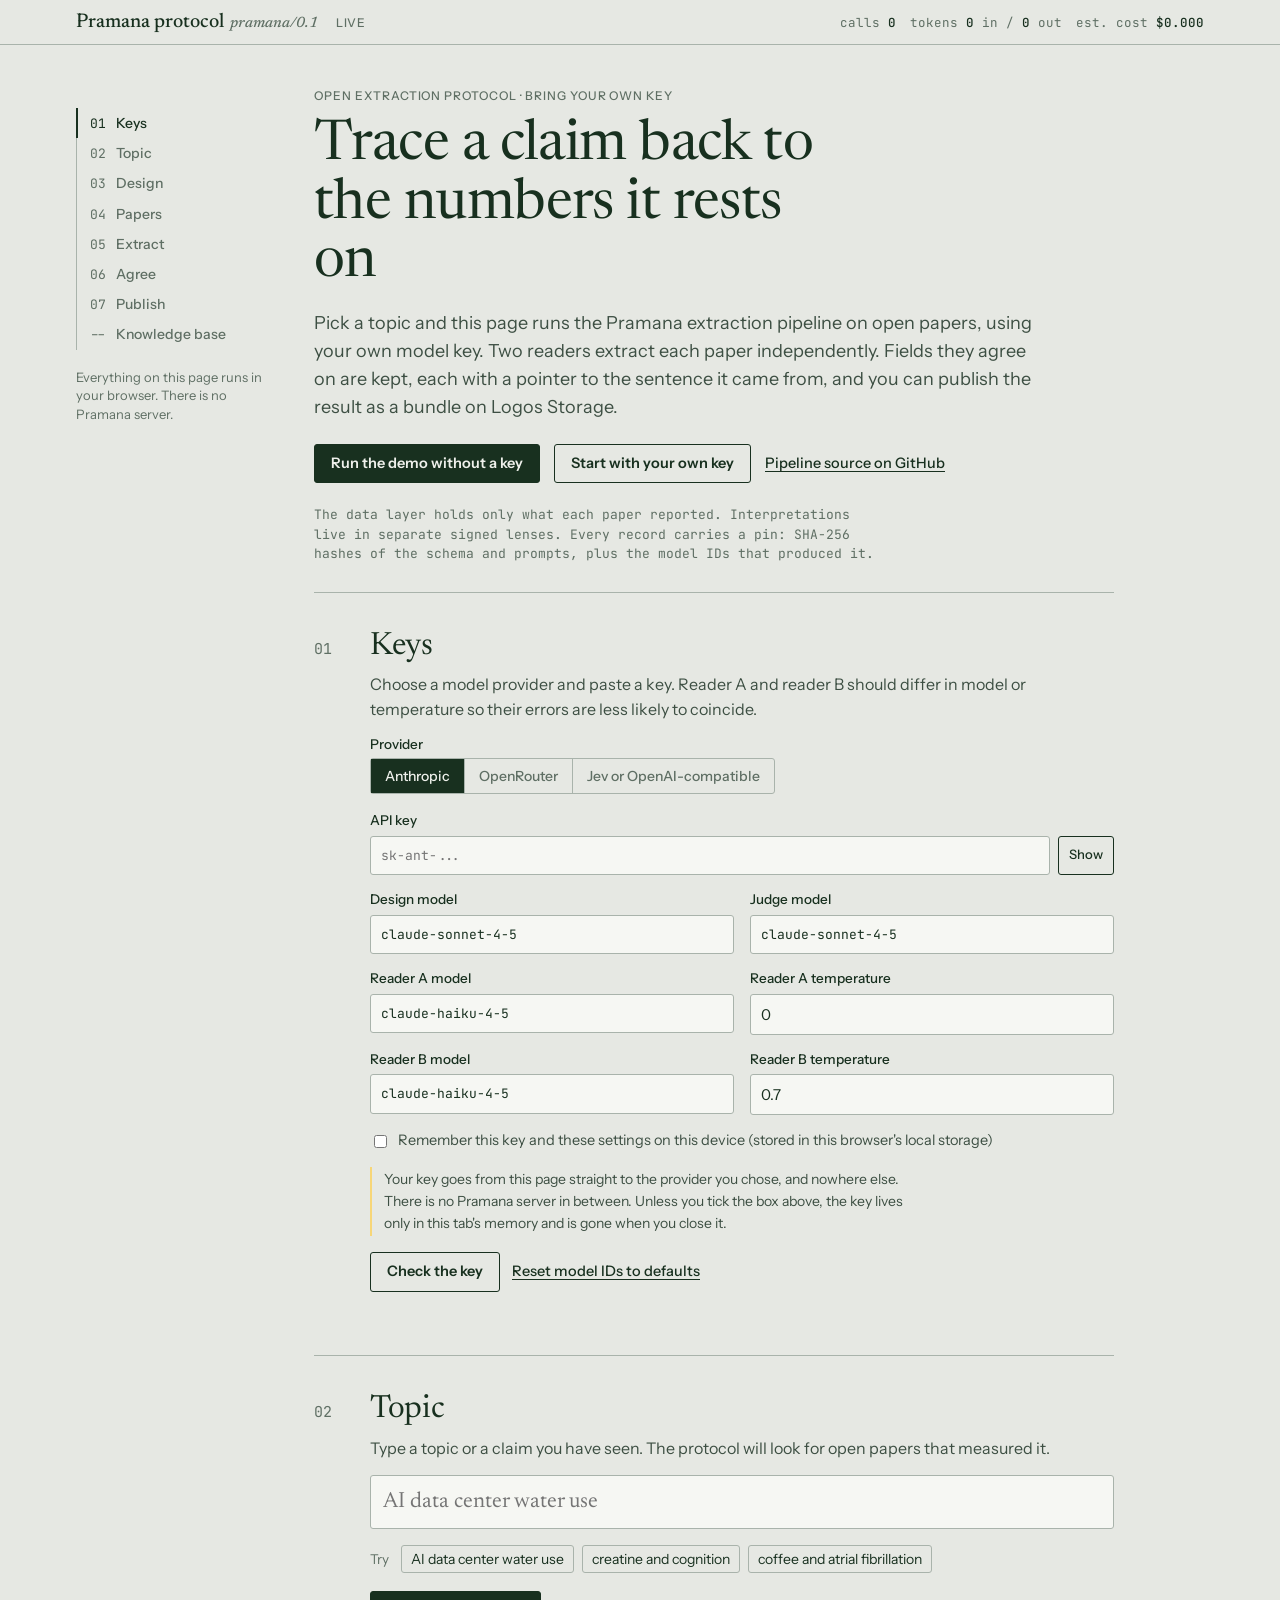
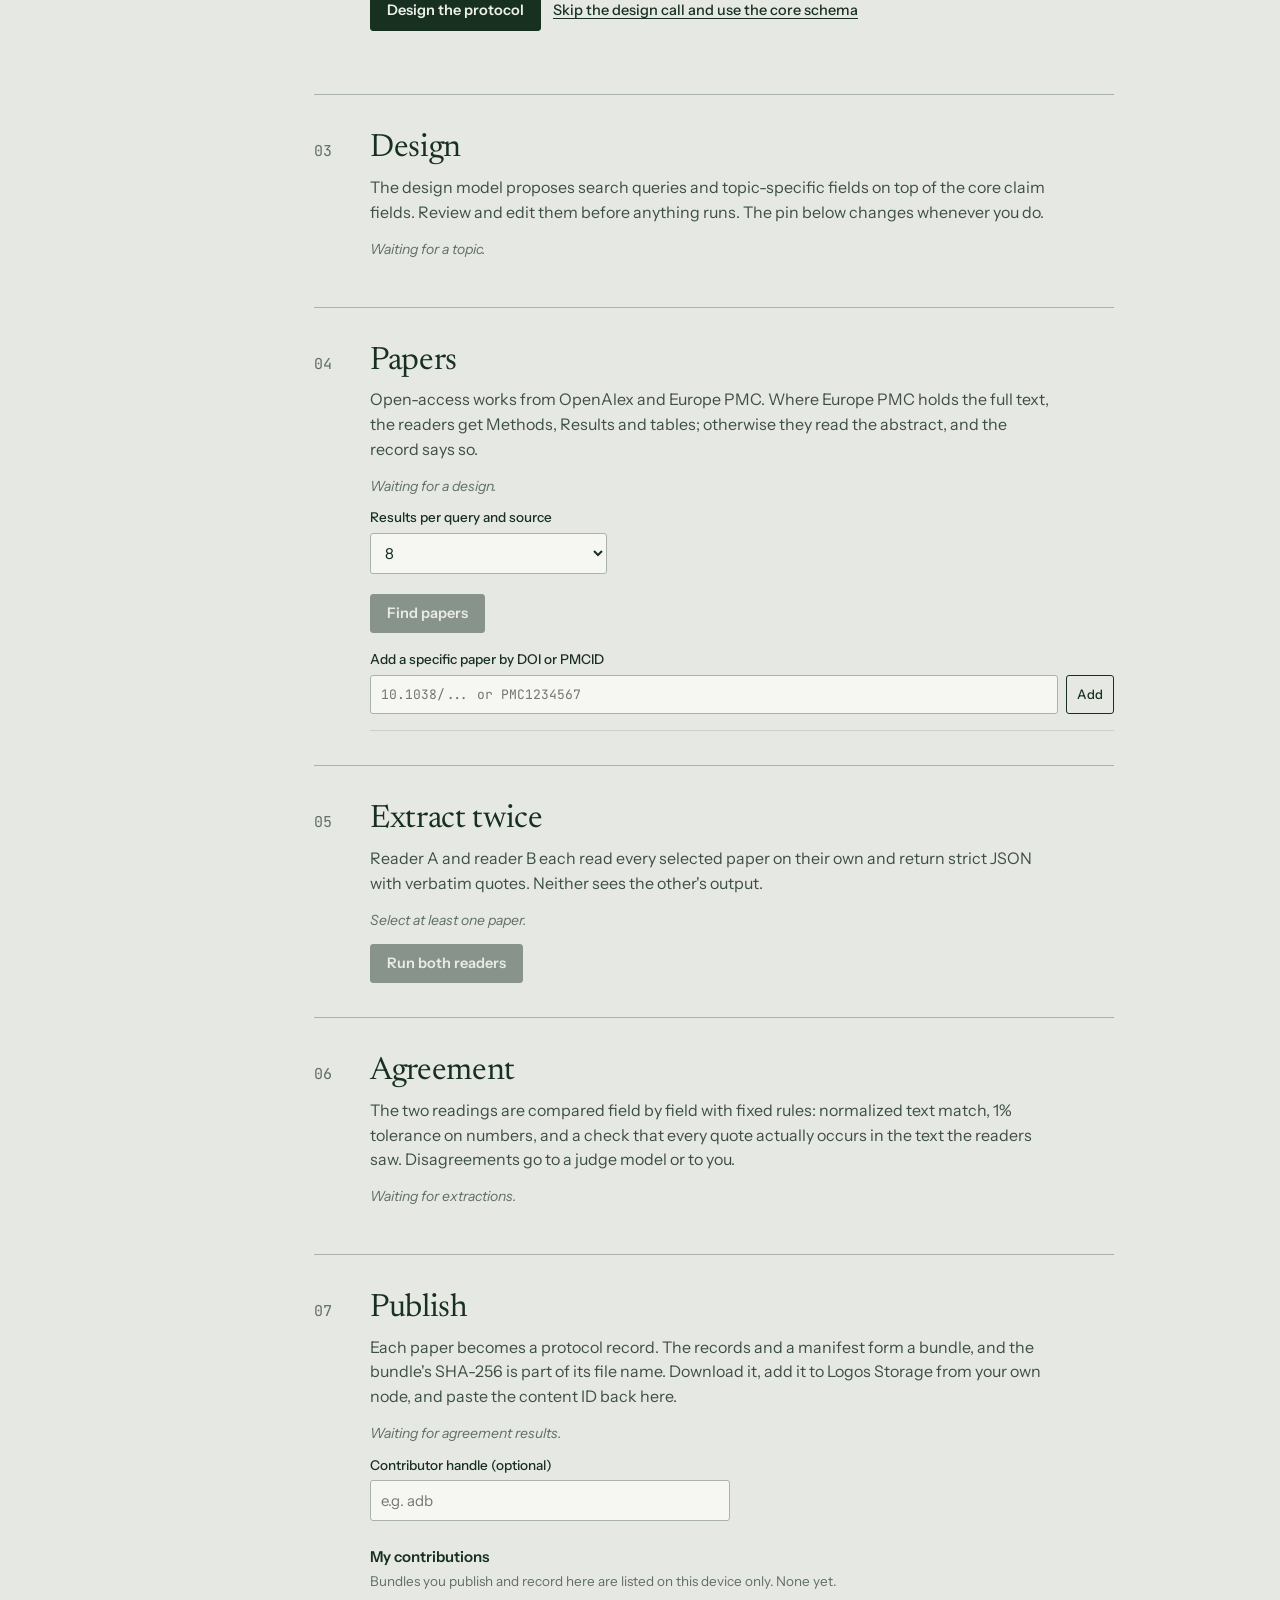
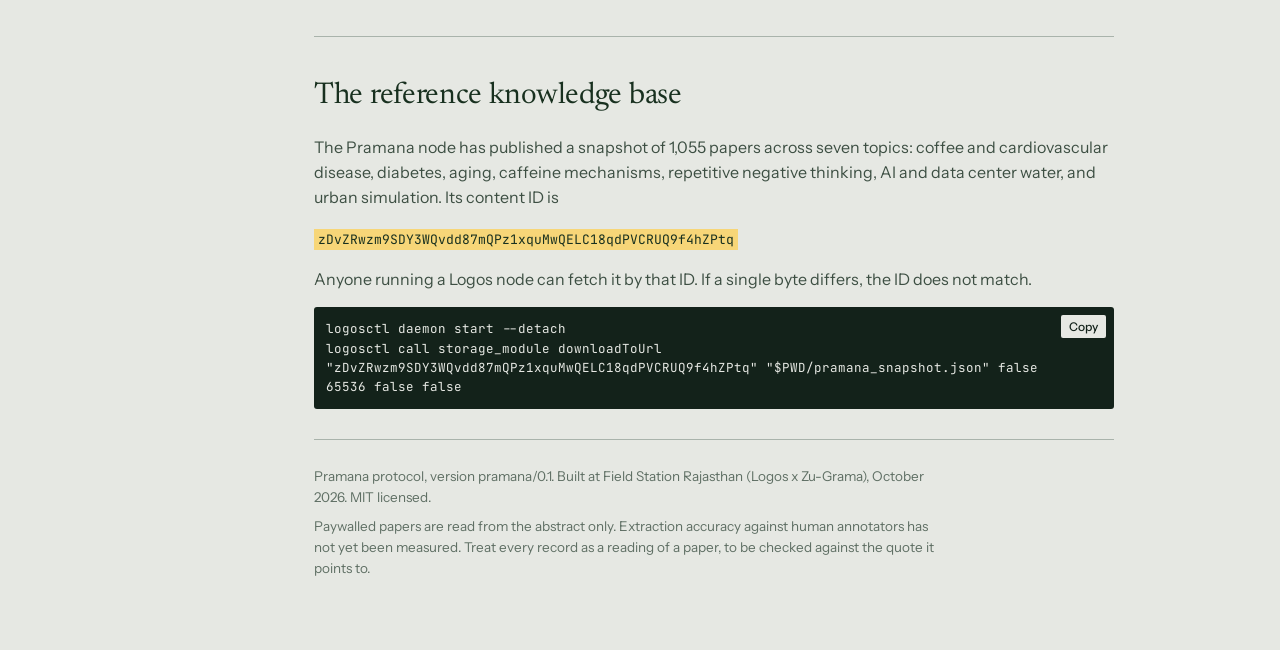
==== index.html @ a895c48c "Initial site Co-Authored-By: Claude Opus 5.5 <noreply@anthropic.com> Claude-Session: https://claude." ====
<!doctype html>
<html lang="en">
<head>
<meta charset="utf-8">
<meta name="viewport" content="width=device-width, initial-scale=1">
<title>Pramana protocol</title>
<meta name="description" content="Run the Pramana extraction pipeline in your browser with your own model key: two independent readers, field-by-field agreement, and a content-addressed bundle for Logos Storage.">
<meta name="color-scheme" content="light dark">
<link rel="icon" href="data:image/svg+xml,%3Csvg xmlns='http://www.w3.org/2000/svg' viewBox='0 0 32 32'%3E%3Crect width='32' height='32' rx='4' fill='%2318301F'/%3E%3Crect x='7' y='17' width='18' height='6' fill='%23F7D678'/%3E%3Cpath d='M10 8h8a5 5 0 0 1 0 10h-8z' fill='none' stroke='%23E6E8E3' stroke-width='2.4'/%3E%3Cpath d='M10 7v19' stroke='%23E6E8E3' stroke-width='2.4'/%3E%3C/svg%3E">
<link rel="preconnect" href="https://fonts.googleapis.com">
<link rel="preconnect" href="https://fonts.gstatic.com" crossorigin>
<link rel="stylesheet" href="https://fonts.googleapis.com/css2?family=Newsreader:ital,opsz,wght@0,6..72,400;0,6..72,500;1,6..72,400&family=Instrument+Sans:wght@400;500;600&family=JetBrains+Mono:wght@400;500&display=swap">
<link rel="stylesheet" href="style.css">
</head>
<body>

<header class="topbar">
  <div class="topbar-in">
    <a class="brand" href="#top">Pramana protocol<span>pramana/0.1</span></a>
    <span class="mode" id="modeBadge">Live</span>
    <div class="ledger" id="ledger" aria-live="polite">
      <span>calls <b id="lgCalls">0</b></span>
      <span>tokens <b id="lgIn">0</b> in / <b id="lgOut">0</b> out</span>
      <span>est. cost <b id="lgCost">$0.000</b></span>
    </div>
  </div>
</header>

<div class="wrap" id="top">
  <nav class="rail" aria-label="Protocol steps">
    <ol id="railList">
      <li data-step="1"><a href="#s1"><span class="n">01</span>Keys</a></li>
      <li data-step="2"><a href="#s2"><span class="n">02</span>Topic</a></li>
      <li data-step="3"><a href="#s3"><span class="n">03</span>Design</a></li>
      <li data-step="4"><a href="#s4"><span class="n">04</span>Papers</a></li>
      <li data-step="5"><a href="#s5"><span class="n">05</span>Extract</a></li>
      <li data-step="6"><a href="#s6"><span class="n">06</span>Agree</a></li>
      <li data-step="7"><a href="#s7"><span class="n">07</span>Publish</a></li>
      <li data-step="8"><a href="#browse"><span class="n">--</span>Knowledge base</a></li>
    </ol>
    <p class="rail-note">Everything on this page runs in your browser. There is no Pramana server.</p>
  </nav>

  <main>
    <section class="intro">
      <p class="kicker">Open extraction protocol &middot; bring your own key</p>
      <h1>Trace a claim back to the numbers it rests on</h1>
      <p class="lede">Pick a topic and this page runs the Pramana extraction pipeline on open papers, using your own model key. Two readers extract each paper independently. Fields they agree on are kept, each with a pointer to the sentence it came from, and you can publish the result as a bundle on Logos Storage.</p>
      <div class="intro-actions">
        <button class="btn" type="button" id="demoBtn">Run the demo without a key</button>
        <a class="btn ghost" href="#s1">Start with your own key</a>
        <a class="btn link" href="https://github.com/adb3502/pramana" target="_blank" rel="noopener">Pipeline source on GitHub</a>
      </div>
      <p class="facts">The data layer holds only what each paper reported. Interpretations live in separate signed lenses. Every record carries a pin: SHA-256 hashes of the schema and prompts, plus the model IDs that produced it.</p>
      <div class="banner" id="demoBanner" hidden>
        <p><strong>Demo mode.</strong> The design, the two papers and both readers' outputs are pre-recorded, so nothing is sent anywhere and nothing is charged. The comparison, hashing and bundle steps run for real.</p>
        <button class="btn small ghost" type="button" id="exitDemoBtn">Leave demo</button>
      </div>
    </section>

    <!-- 1 Keys -->
    <section class="step" id="s1" aria-labelledby="h1k">
      <div class="step-head">
        <span class="step-num">01</span>
        <h2 id="h1k">Keys</h2>
        <p class="sub">Choose a model provider and paste a key. Reader A and reader B should differ in model or temperature so their errors are less likely to coincide.</p>
      </div>
      <div class="step-body">
        <fieldset>
          <legend>Provider</legend>
          <div class="seg" role="radiogroup">
            <label><input type="radio" name="provider" value="anthropic" checked><span>Anthropic</span></label>
            <label><input type="radio" name="provider" value="openrouter"><span>OpenRouter</span></label>
            <label><input type="radio" name="provider" value="compatible"><span>Jev or OpenAI-compatible</span></label>
          </div>
        </fieldset>

        <div class="field" id="baseUrlField" hidden>
          <label for="baseUrl">Base URL</label>
          <input type="url" id="baseUrl" class="mono" placeholder="https://your-endpoint.example/v1" autocomplete="off" spellcheck="false">
          <p class="hint">The page appends <code>/chat/completions</code> unless the URL already ends with it. The endpoint has to allow requests from a browser (CORS).</p>
        </div>

        <div class="field">
          <label for="apiKey">API key</label>
          <div class="inline">
            <input type="password" id="apiKey" class="mono" autocomplete="off" spellcheck="false" placeholder="sk-ant-...">
            <button class="btn ghost small" type="button" id="toggleKey" aria-pressed="false">Show</button>
          </div>
        </div>

        <div class="grid2">
          <div class="field">
            <label for="mDesign">Design model</label>
            <input type="text" id="mDesign" class="mono" spellcheck="false" autocomplete="off">
          </div>
          <div class="field">
            <label for="mJudge">Judge model</label>
            <input type="text" id="mJudge" class="mono" spellcheck="false" autocomplete="off">
          </div>
        </div>
        <div class="grid2">
          <div class="field">
            <label for="mA">Reader A model</label>
            <input type="text" id="mA" class="mono" spellcheck="false" autocomplete="off">
          </div>
          <div class="field">
            <label for="tA">Reader A temperature</label>
            <input type="number" id="tA" min="0" max="1" step="0.1" value="0">
          </div>
          <div class="field">
            <label for="mB">Reader B model</label>
            <input type="text" id="mB" class="mono" spellcheck="false" autocomplete="off">
          </div>
          <div class="field">
            <label for="tB">Reader B temperature</label>
            <input type="number" id="tB" min="0" max="1" step="0.1" value="0.7">
          </div>
        </div>

        <label class="check"><input type="checkbox" id="rememberKey"> Remember this key and these settings on this device (stored in this browser's local storage)</label>

        <p class="note privacy">Your key goes from this page straight to the provider you chose, and nowhere else. There is no Pramana server in between. Unless you tick the box above, the key lives only in this tab's memory and is gone when you close it.</p>

        <div class="actions">
          <button class="btn ghost" type="button" id="testKeyBtn">Check the key</button>
          <button class="btn link" type="button" id="resetModelsBtn">Reset model IDs to defaults</button>
        </div>
        <p class="status" id="keyStatus" role="status"></p>
      </div>
    </section>

    <!-- 2 Topic -->
    <section class="step" id="s2" aria-labelledby="h2t">
      <div class="step-head">
        <span class="step-num">02</span>
        <h2 id="h2t">Topic</h2>
        <p class="sub">Type a topic or a claim you have seen. The protocol will look for open papers that measured it.</p>
      </div>
      <div class="step-body">
        <div class="field">
          <label for="topic" class="visually-hidden">Topic or claim</label>
          <input type="text" id="topic" class="topic-input" placeholder="AI data center water use" autocomplete="off">
        </div>
        <div class="examples">
          <span class="label">Try</span>
          <button class="ex" type="button" data-topic="AI data center water use">AI data center water use</button>
          <button class="ex" type="button" data-topic="creatine and cognition">creatine and cognition</button>
          <button class="ex" type="button" data-topic="coffee and atrial fibrillation">coffee and atrial fibrillation</button>
        </div>
        <div class="actions">
          <button class="btn" type="button" id="designBtn">Design the protocol</button>
          <button class="btn link" type="button" id="coreOnlyBtn">Skip the design call and use the core schema</button>
        </div>
        <p class="status" id="topicStatus" role="status"></p>
      </div>
    </section>

    <!-- 3 Design -->
    <section class="step" id="s3" aria-labelledby="h3d">
      <div class="step-head">
        <span class="step-num">03</span>
        <h2 id="h3d">Design</h2>
        <p class="sub">The design model proposes search queries and topic-specific fields on top of the core claim fields. Review and edit them before anything runs. The pin below changes whenever you do.</p>
      </div>
      <div class="step-body">
        <p class="gate">Waiting for a topic.</p>
        <div id="designOut" hidden>
          <p class="note" id="designNote" hidden></p>
          <div class="field">
            <label for="queries">Search queries, one per line (at most 4)</label>
            <textarea id="queries" class="code" rows="4" spellcheck="false"></textarea>
          </div>
          <div class="field">
            <label for="schema">Extraction schema (JSON)</label>
            <textarea id="schema" class="code" rows="16" spellcheck="false"></textarea>
            <p class="hint">Core fields follow the Pramana claim model: an assertion (who said it, the quote) kept apart from the proposition (subject, outcome, measure, relation, direction, magnitude, population, conditions, modality). Add or remove fields under <code>topic_fields</code>.</p>
            <p class="status" id="schemaStatus" role="status"></p>
          </div>
          <h3 class="minor">Pin</h3>
          <p class="hint" style="margin-top:0">Recorded with every output so anyone can rerun the same protocol and compare.</p>
          <dl class="pin" id="pinView"></dl>
        </div>
        <div class="log" id="designLog"></div>
        <div class="errbox" id="designErr" role="alert"></div>
      </div>
    </section>

    <!-- 4 Papers -->
    <section class="step" id="s4" aria-labelledby="h4p">
      <div class="step-head">
        <span class="step-num">04</span>
        <h2 id="h4p">Papers</h2>
        <p class="sub">Open-access works from OpenAlex and Europe PMC. Where Europe PMC holds the full text, the readers get Methods, Results and tables; otherwise they read the abstract, and the record says so.</p>
      </div>
      <div class="step-body">
        <p class="gate">Waiting for a design.</p>
        <div class="grid3">
          <div class="field">
            <label for="perQuery">Results per query and source</label>
            <select id="perQuery">
              <option value="5">5</option>
              <option value="8" selected>8</option>
              <option value="12">12</option>
            </select>
          </div>
        </div>
        <div class="actions">
          <button class="btn" type="button" id="searchBtn">Find papers</button>
        </div>
        <div class="field" style="margin-top:18px">
          <label for="addId">Add a specific paper by DOI or PMCID</label>
          <div class="inline">
            <input type="text" id="addId" class="mono" placeholder="10.1038/... or PMC1234567" autocomplete="off" spellcheck="false">
            <button class="btn ghost small" type="button" id="addIdBtn">Add</button>
          </div>
        </div>
        <div class="log" id="searchLog"></div>
        <div class="errbox" id="searchErr" role="alert"></div>
        <div id="paperTools" hidden>
          <p class="counter" id="selCount"></p>
          <div class="actions">
            <button class="btn link" type="button" id="selFirst5">Select the first 5</button>
            <button class="btn link" type="button" id="selNone">Clear selection</button>
          </div>
        </div>
        <ul class="papers" id="paperList"></ul>
      </div>
    </section>

    <!-- 5 Extract -->
    <section class="step" id="s5" aria-labelledby="h5e">
      <div class="step-head">
        <span class="step-num">05</span>
        <h2 id="h5e">Extract twice</h2>
        <p class="sub">Reader A and reader B each read every selected paper on their own and return strict JSON with verbatim quotes. Neither sees the other's output.</p>
      </div>
      <div class="step-body">
        <p class="gate">Select at least one paper.</p>
        <p class="counter" id="estimate"></p>
        <div class="actions">
          <button class="btn" type="button" id="extractBtn">Run both readers</button>
          <button class="btn ghost" type="button" id="stopBtn" hidden>Stop</button>
        </div>
        <table class="prog" id="progTable" hidden>
          <thead><tr><th>Paper</th><th>Text</th><th>Reader A</th><th>Reader B</th></tr></thead>
          <tbody id="progBody"></tbody>
        </table>
        <div class="log" id="extractLog"></div>
        <div class="errbox" id="extractErr" role="alert"></div>
      </div>
    </section>

    <!-- 6 Agree -->
    <section class="step" id="s6" aria-labelledby="h6a">
      <div class="step-head">
        <span class="step-num">06</span>
        <h2 id="h6a">Agreement</h2>
        <p class="sub">The two readings are compared field by field with fixed rules: normalized text match, 1% tolerance on numbers, and a check that every quote actually occurs in the text the readers saw. Disagreements go to a judge model or to you.</p>
      </div>
      <div class="step-body">
        <p class="gate">Waiting for extractions.</p>
        <div id="agreeTop" hidden>
          <div class="agree-summary" id="agreeSummary"></div>
          <div class="actions">
            <button class="btn" type="button" id="judgeAllBtn">Send disputes to the judge</button>
          </div>
          <p class="hint" id="judgeHint"></p>
        </div>
        <div class="log" id="judgeLog"></div>
        <div class="errbox" id="judgeErr" role="alert"></div>
        <div id="agreeList"></div>
      </div>
    </section>

    <!-- 7 Publish -->
    <section class="step" id="s7" aria-labelledby="h7p">
      <div class="step-head">
        <span class="step-num">07</span>
        <h2 id="h7p">Publish</h2>
        <p class="sub">Each paper becomes a protocol record. The records and a manifest form a bundle, and the bundle's SHA-256 is part of its file name. Download it, add it to Logos Storage from your own node, and paste the content ID back here.</p>
      </div>
      <div class="step-body">
        <p class="gate">Waiting for agreement results.</p>
        <div class="field" style="max-width:360px">
          <label for="handle">Contributor handle (optional)</label>
          <input type="text" id="handle" autocomplete="off" spellcheck="false" placeholder="e.g. adb">
        </div>
        <div id="bundleOut" hidden>
          <div class="bundle-box">
            <dl class="kv" id="bundleKv"></dl>
            <div class="actions" style="margin-top:12px">
              <button class="btn" type="button" id="downloadBtn">Download bundle (.json)</button>
            </div>
          </div>
          <details class="raw">
            <summary>Preview the first record</summary>
            <pre class="json" id="recordPreview"></pre>
          </details>

          <h3 class="minor">Publish to Logos Storage</h3>
          <p class="hint" style="margin-top:0">A browser page cannot reach your Logos node, so run these in the folder where the bundle was saved. The last line prints the content ID (CID).</p>
          <div class="cmdwrap">
            <pre class="cmd" id="publishCmd"></pre>
            <button class="copy" type="button" data-copy="publishCmd">Copy</button>
          </div>
          <div class="field" style="margin-top:16px">
            <label for="cidInput">Paste the CID your node returned</label>
            <div class="inline">
              <input type="text" id="cidInput" class="mono" autocomplete="off" spellcheck="false" placeholder="zDvZRwzm...">
              <button class="btn ghost small" type="button" id="saveCidBtn">Save</button>
            </div>
            <p class="status" id="cidStatus" role="status"></p>
          </div>
          <div class="cid-out" id="cidOut" hidden></div>
        </div>
        <h3 class="minor">My contributions</h3>
        <p class="hint" id="contribEmpty" style="margin-top:0">Bundles you publish and record here are listed on this device only.</p>
        <ul class="contribs" id="contribList"></ul>
      </div>
    </section>

    <section class="browse" id="browse" aria-labelledby="hbr">
      <h2 id="hbr">The reference knowledge base</h2>
      <p>The Pramana node has published a snapshot of 1,055 papers across seven topics: coffee and cardiovascular disease, diabetes, aging, caffeine mechanisms, repetitive negative thinking, AI and data center water, and urban simulation. Its content ID is</p>
      <p><span class="cidline" id="refCid">zDvZRwzm9SDY3WQvdd87mQPz1xquMwQELC18qdPVCRUQ9f4hZPtq</span></p>
      <p>Anyone running a Logos node can fetch it by that ID. If a single byte differs, the ID does not match.</p>
      <div class="cmdwrap">
        <pre class="cmd" id="fetchCmd">logosctl daemon start --detach
logosctl call storage_module downloadToUrl "zDvZRwzm9SDY3WQvdd87mQPz1xquMwQELC18qdPVCRUQ9f4hZPtq" "$PWD/pramana_snapshot.json" false 65536 false false</pre>
        <button class="copy" type="button" data-copy="fetchCmd">Copy</button>
      </div>
    </section>

    <footer class="foot">
      <p>Pramana protocol, version pramana/0.1. Built at Field Station Rajasthan (Logos x Zu-Grama), October 2026. MIT licensed.</p>
      <p>Paywalled papers are read from the abstract only. Extraction accuracy against human annotators has not yet been measured. Treat every record as a reading of a paper, to be checked against the quote it points to.</p>
    </footer>
  </main>
</div>

<script src="demo-data.js"></script>
<script src="app.js"></script>
</body>
</html>
---- style.css ----
:root {
  --bg: #E6E8E3;
  --surface: #EEF0EB;
  --field: #F6F7F3;
  --ink: #18301F;
  --body: #3D4F43;
  --muted: #5F6F64;
  --rule: #A9B3AB;
  --rule-soft: #C9D0C8;
  --dark: #13221A;
  --on-dark: #E6E8E3;
  --mark: #F7D678;
  --on-mark: #18301F;
  --red: #A93A26;
  --red-soft: #F2DCD5;
  --btn: #18301F;
  --on-btn: #EEF0EB;
  --ok: #2F5E3E;
  --display: "Newsreader", Georgia, "Times New Roman", serif;
  --sans: "Instrument Sans", "Segoe UI", system-ui, -apple-system, sans-serif;
  --mono: "JetBrains Mono", ui-monospace, SFMono-Regular, Menlo, Consolas, monospace;
  color-scheme: light;
}

@media (prefers-color-scheme: dark) {
  :root:not([data-theme="light"]) {
    --bg: #13221A;
    --surface: #182A20;
    --field: #1D3126;
    --ink: #E3E8E1;
    --body: #C3CCC4;
    --muted: #93A398;
    --rule: #3E5146;
    --rule-soft: #2C3E33;
    --dark: #0D1812;
    --on-dark: #E3E8E1;
    --mark: #D8BC63;
    --on-mark: #13221A;
    --red: #E08A73;
    --red-soft: #3A2620;
    --btn: #E3E8E1;
    --on-btn: #13221A;
    --ok: #8EC39E;
    color-scheme: dark;
  }
}
:root[data-theme="dark"] {
  --bg: #13221A; --surface: #182A20; --field: #1D3126; --ink: #E3E8E1; --body: #C3CCC4;
  --muted: #93A398; --rule: #3E5146; --rule-soft: #2C3E33; --dark: #0D1812; --on-dark: #E3E8E1;
  --mark: #D8BC63; --on-mark: #13221A; --red: #E08A73; --red-soft: #3A2620; --btn: #E3E8E1;
  --on-btn: #13221A; --ok: #8EC39E; color-scheme: dark;
}

* { box-sizing: border-box; }
html { -webkit-text-size-adjust: 100%; scroll-padding-top: 64px; }
body {
  margin: 0;
  background: var(--bg);
  color: var(--body);
  font: 400 16px/1.55 var(--sans);
  overflow-x: hidden;
}
a { color: var(--ink); text-underline-offset: 3px; text-decoration-thickness: 1px; }
a:hover { text-decoration-thickness: 2px; }
h1, h2, h3 { color: var(--ink); font-family: var(--display); font-weight: 400; letter-spacing: -0.01em; }
code, pre, .mono { font-family: var(--mono); }
code { font-size: 0.88em; overflow-wrap: anywhere; }
:focus-visible { outline: 2px solid var(--ink); outline-offset: 2px; }
[hidden] { display: none !important; }

/* Top bar */
.topbar {
  position: sticky; top: 0; z-index: 20;
  background: var(--bg);
  border-bottom: 1px solid var(--rule);
}
.topbar-in {
  max-width: 1160px; margin: 0 auto; padding: 10px 16px;
  display: flex; flex-wrap: wrap; align-items: baseline; gap: 4px 18px;
}
.brand { font: 500 20px/1.2 var(--display); color: var(--ink); text-decoration: none; }
.brand span { color: var(--muted); font-style: italic; font-size: 15px; margin-left: 6px; }
.mode { font: 500 12px/1 var(--sans); text-transform: uppercase; letter-spacing: 0.06em; color: var(--muted); }
.mode.demo { background: var(--mark); color: var(--on-mark); padding: 3px 6px; border-radius: 2px; }
.ledger {
  margin-left: auto; font: 400 12.5px/1.4 var(--mono); color: var(--muted);
  font-variant-numeric: tabular-nums; display: flex; flex-wrap: wrap; gap: 2px 14px;
}
.ledger b { color: var(--ink); font-weight: 500; }

/* Page layout */
.wrap {
  max-width: 1160px; margin: 0 auto;
  padding: 0 16px 64px;
  display: grid; grid-template-columns: 190px minmax(0, 1fr); gap: 48px;
}
.rail { position: sticky; top: 64px; align-self: start; padding-top: 44px; }
.rail ol { list-style: none; margin: 0; padding: 0; border-left: 1px solid var(--rule); }
.rail li a {
  display: grid; grid-template-columns: 26px 1fr; align-items: baseline;
  padding: 6px 0 6px 12px; margin-left: -1px; border-left: 2px solid transparent;
  color: var(--muted); text-decoration: none; font: 500 14px/1.3 var(--sans);
}
.rail li a .n { font: 400 13px var(--mono); }
.rail li a:hover { color: var(--ink); }
.rail li[data-state="done"] a { color: var(--ink); }
.rail li[data-state="done"] a .n { color: var(--ok); }
.rail li[data-state="active"] a { color: var(--ink); border-left-color: var(--ink); }
.rail .rail-note { margin: 18px 0 0; font-size: 13px; color: var(--muted); line-height: 1.45; }
main { min-width: 0; max-width: 800px; }

@media (max-width: 960px) {
  .wrap { grid-template-columns: minmax(0, 1fr); gap: 0; }
  .rail { display: none; }
  .ledger { margin-left: 0; width: 100%; }
}

/* Intro */
.intro { padding: 44px 0 28px; border-bottom: 1px solid var(--rule); }
.kicker { font: 500 12px/1.2 var(--sans); text-transform: uppercase; letter-spacing: 0.08em; color: var(--muted); margin: 0 0 14px; }
h1 { font-size: clamp(36px, 6vw, 56px); line-height: 1.04; margin: 0 0 18px; max-width: 16ch; }
.lede { font-size: 18px; line-height: 1.55; max-width: 60ch; margin: 0 0 22px; color: var(--body); }
.intro-actions { display: flex; flex-wrap: wrap; gap: 10px 14px; align-items: center; }
.facts { margin: 22px 0 0; font: 400 13px/1.5 var(--mono); color: var(--muted); max-width: 70ch; }

/* Demo banner */
.banner {
  margin: 20px 0 0; padding: 12px 14px; border-left: 3px solid var(--mark);
  background: var(--surface); font-size: 14.5px; display: flex; flex-wrap: wrap; gap: 8px 16px; align-items: center;
}
.banner p { margin: 0; flex: 1 1 280px; }

/* Steps */
.step { padding: 36px 0 34px; border-bottom: 1px solid var(--rule); }
.step-head { display: grid; grid-template-columns: 52px minmax(0, 1fr); align-items: baseline; gap: 0 4px; margin-bottom: 14px; }
.step-num { font: 400 15px var(--mono); color: var(--muted); }
.step-head h2 { font-size: clamp(26px, 3.6vw, 32px); line-height: 1.12; margin: 0; }
.step-head .sub { grid-column: 2; margin: 8px 0 0; max-width: 62ch; }
.step-body { margin-left: 56px; }
@media (max-width: 600px) {
  .step-head { grid-template-columns: 38px minmax(0, 1fr); }
  .step-body { margin-left: 0; }
  .step-head .sub { grid-column: 1 / -1; }
}
.step[data-locked="true"] .step-body > .gate { display: block; }
.gate { display: none; font-size: 14px; color: var(--muted); margin: 0 0 12px; font-style: italic; }

/* Form controls */
label, .label { display: block; font: 500 13.5px/1.3 var(--sans); color: var(--ink); margin: 0 0 6px; }
.hint { font-size: 13.5px; color: var(--muted); margin: 6px 0 0; line-height: 1.45; }
input[type="text"], input[type="password"], input[type="url"], input[type="number"], select, textarea {
  width: 100%; max-width: 100%;
  font: 400 15px/1.4 var(--sans); color: var(--ink);
  background: var(--field); border: 1px solid var(--rule); border-radius: 3px;
  padding: 9px 10px;
}
textarea { resize: vertical; }
textarea.code, input.mono { font: 400 13px/1.5 var(--mono); }
input:focus, select:focus, textarea:focus { outline: none; border-color: var(--ink); box-shadow: 0 0 0 1px var(--ink); }
.topic-input { font: 400 22px/1.3 var(--display) !important; padding: 12px 12px !important; }
.field { margin: 0 0 16px; min-width: 0; }
.grid2 { display: grid; grid-template-columns: repeat(2, minmax(0, 1fr)); gap: 0 16px; }
.grid3 { display: grid; grid-template-columns: repeat(3, minmax(0, 1fr)); gap: 0 16px; }
@media (max-width: 600px) { .grid2, .grid3 { grid-template-columns: minmax(0, 1fr); } }
.inline { display: flex; gap: 8px; align-items: stretch; }
.inline > input { flex: 1 1 auto; min-width: 0; }

fieldset { border: 0; padding: 0; margin: 0 0 18px; min-width: 0; }
legend { font: 500 13.5px var(--sans); color: var(--ink); padding: 0; margin: 0 0 6px; }
.seg { display: flex; flex-wrap: wrap; border: 1px solid var(--rule); border-radius: 3px; width: fit-content; max-width: 100%; }
.seg label { margin: 0; position: relative; }
.seg input { position: absolute; opacity: 0; pointer-events: none; }
.seg span { display: block; padding: 8px 14px; font: 500 14px var(--sans); color: var(--muted); cursor: pointer; border-right: 1px solid var(--rule); }
.seg label:last-child span { border-right: 0; }
.seg input:checked + span { background: var(--btn); color: var(--on-btn); }
.seg input:focus-visible + span { outline: 2px solid var(--ink); outline-offset: -3px; }
.check { display: flex; gap: 8px; align-items: flex-start; font: 400 14.5px var(--sans); color: var(--body); margin: 0; }
.check input { margin-top: 4px; accent-color: var(--ink); }

/* Buttons */
.btn {
  display: inline-flex; align-items: center; justify-content: center; gap: 6px;
  font: 600 14.5px/1.2 var(--sans); padding: 10px 16px; border-radius: 3px;
  border: 1px solid var(--btn); background: var(--btn); color: var(--on-btn);
  cursor: pointer; text-decoration: none; white-space: nowrap;
}
.btn:hover { filter: brightness(1.15); }
.btn.ghost { background: transparent; color: var(--ink); border-color: var(--ink); }
.btn.ghost:hover { background: var(--surface); filter: none; }
.btn.small { padding: 6px 10px; font-size: 13px; font-weight: 500; }
.btn.link { background: none; border: 0; color: var(--ink); padding: 4px 0; text-decoration: underline; text-underline-offset: 3px; font-weight: 500; }
.btn[disabled] { opacity: 0.45; cursor: not-allowed; filter: none; }
.actions { display: flex; flex-wrap: wrap; gap: 10px 12px; align-items: center; margin: 4px 0 0; }
.examples { display: flex; flex-wrap: wrap; gap: 6px 8px; margin: 10px 0 18px; align-items: baseline; }
.examples .label { display: inline; margin: 0 4px 0 0; color: var(--muted); font-weight: 400; }
.ex { font: 400 14px var(--sans); background: transparent; color: var(--ink); border: 1px solid var(--rule); border-radius: 3px; padding: 4px 9px; cursor: pointer; }
.ex:hover { border-color: var(--ink); }

/* Status and logs */
.status { font-size: 14px; margin: 10px 0 0; min-height: 1.4em; }
.status.err, .err-text { color: var(--red); }
.status.ok { color: var(--ok); }
.log {
  margin: 14px 0 0; padding: 10px 12px; background: var(--surface); border-left: 2px solid var(--rule);
  font: 400 12.5px/1.6 var(--mono); color: var(--muted); max-height: 180px; overflow: auto; white-space: pre-wrap; overflow-wrap: anywhere;
}
.log:empty { display: none; }
.log .e { color: var(--red); }
.log .o { color: var(--ink); }
.errbox { margin: 12px 0 0; padding: 10px 12px; border-left: 3px solid var(--red); background: var(--red-soft); color: var(--ink); font-size: 14px; }
.errbox:empty { display: none; }

.note { font-size: 14px; color: var(--body); border-left: 2px solid var(--rule); padding: 2px 0 2px 12px; margin: 16px 0; max-width: 62ch; }
.privacy { border-left-color: var(--mark); }

/* Pin */
.pin { margin: 16px 0 0; display: grid; grid-template-columns: max-content minmax(0, 1fr); gap: 4px 14px; font: 400 12.5px/1.5 var(--mono); }
.pin dt { color: var(--muted); }
.pin dd { margin: 0; color: var(--ink); overflow-wrap: anywhere; }
@media (max-width: 600px) { .pin { grid-template-columns: minmax(0, 1fr); } .pin dd { margin-bottom: 6px; } }

/* Papers */
.papers { list-style: none; margin: 14px 0 0; padding: 0; border-top: 1px solid var(--rule-soft); }
.paper { display: grid; grid-template-columns: 26px minmax(0, 1fr); gap: 2px 8px; padding: 12px 0; border-bottom: 1px solid var(--rule-soft); }
.paper input { margin-top: 5px; accent-color: var(--ink); width: 16px; height: 16px; }
.paper .t { font: 500 17px/1.3 var(--display); color: var(--ink); margin: 0; overflow-wrap: anywhere; }
.paper .m { font-size: 13px; color: var(--muted); margin: 3px 0 0; display: flex; flex-wrap: wrap; gap: 2px 12px; }
.paper .m a { color: var(--muted); overflow-wrap: anywhere; }
.paper[data-disabled="true"] .t { color: var(--muted); }
.tag { font: 500 11.5px/1 var(--sans); text-transform: uppercase; letter-spacing: 0.05em; padding: 3px 5px; border-radius: 2px; border: 1px solid var(--rule); color: var(--muted); white-space: nowrap; }
.tag.full { background: var(--mark); color: var(--on-mark); border-color: var(--mark); }
.tag.red { color: var(--red); border-color: var(--red); }
.tag.ok { color: var(--ok); border-color: var(--ok); }
.tag.solid { background: var(--btn); color: var(--on-btn); border-color: var(--btn); }
.counter { font-size: 14px; color: var(--body); margin: 12px 0 0; }

/* Progress table */
.prog { width: 100%; border-collapse: collapse; margin: 16px 0 0; font-size: 14px; }
.prog th { text-align: left; font: 500 12px var(--sans); text-transform: uppercase; letter-spacing: 0.05em; color: var(--muted); border-bottom: 1px solid var(--rule); padding: 6px 8px 6px 0; }
.prog td { border-bottom: 1px solid var(--rule-soft); padding: 9px 8px 9px 0; vertical-align: top; }
.prog td.title { font-family: var(--display); font-size: 15.5px; color: var(--ink); overflow-wrap: anywhere; }
.prog td.s { font: 400 12.5px var(--mono); white-space: nowrap; }
.prog .run { color: var(--ink); }
.prog .done { color: var(--ok); }
.prog .fail { color: var(--red); white-space: normal; }
@media (max-width: 600px) {
  .prog thead { display: none; }
  .prog tr { display: grid; grid-template-columns: 1fr 1fr; border-bottom: 1px solid var(--rule-soft); padding: 8px 0; }
  .prog td { border: 0; padding: 2px 8px 2px 0; }
  .prog td.title { grid-column: 1 / -1; }
}

/* Agreement */
.agree-summary { display: flex; flex-wrap: wrap; gap: 6px 22px; font-size: 14px; margin: 0 0 8px; }
.agree-summary b { font: 500 22px/1.1 var(--display); color: var(--ink); display: block; }
.ppr { margin: 22px 0 0; padding-top: 14px; border-top: 1px solid var(--rule); }
.ppr-h { display: flex; flex-wrap: wrap; gap: 6px 12px; align-items: baseline; }
.ppr-h h3 { font-size: 21px; line-height: 1.25; margin: 0; flex: 1 1 320px; overflow-wrap: anywhere; }
.ppr-meta { font-size: 13px; color: var(--muted); margin: 6px 0 10px; display: flex; flex-wrap: wrap; gap: 2px 14px; }
details.claim { border: 1px solid var(--rule-soft); border-radius: 3px; margin: 10px 0 0; background: var(--surface); }
details.claim[data-status="flagged"] { border-left: 3px solid var(--red); }
details.claim[data-status="accepted"], details.claim[data-status="judged"] { border-left: 3px solid var(--ok); }
details.claim > summary { cursor: pointer; padding: 10px 12px; list-style: none; display: grid; grid-template-columns: minmax(0, 1fr) auto; gap: 4px 12px; align-items: baseline; }
details.claim > summary::-webkit-details-marker { display: none; }
details.claim > summary .what { color: var(--ink); font-weight: 500; overflow-wrap: anywhere; }
details.claim > summary .what small { display: block; font-weight: 400; color: var(--muted); font-size: 13px; }
details.claim[open] > summary { border-bottom: 1px solid var(--rule-soft); }
.claim-in { padding: 10px 12px 12px; }
.ftable { display: grid; grid-template-columns: minmax(110px, 0.8fr) minmax(0, 1.2fr) minmax(0, 1.2fr) 74px; font-size: 13.5px; }
.ftable > div { padding: 6px 8px 6px 0; border-bottom: 1px solid var(--rule-soft); overflow-wrap: anywhere; min-width: 0; }
.ftable .hd { font: 500 11.5px var(--sans); text-transform: uppercase; letter-spacing: 0.05em; color: var(--muted); }
.ftable .fk { font: 400 12px/1.5 var(--mono); color: var(--muted); }
.ftable .v { color: var(--ink); font-family: var(--mono); font-size: 12.5px; }
.ftable .v.empty { color: var(--muted); }
.ftable .st { font: 500 12px var(--sans); }
.ftable .row-dis { color: var(--red) !important; }
.ftable .row-dis.v { background: var(--red-soft); padding-left: 4px; }
.st.agree { color: var(--ok); }
.st.close { color: var(--ok); }
.st.empty { color: var(--muted); }
.st.disagree { color: var(--red); }
.st.judged { color: var(--ink); }
@media (max-width: 600px) {
  .ftable { grid-template-columns: minmax(0, 1fr) minmax(0, 1fr); }
  .ftable .hd { display: none; }
  .ftable .fk { grid-column: 1 / 2; border-bottom: 0; padding-top: 10px; }
  .ftable .st { grid-column: 2 / 3; text-align: right; border-bottom: 0; padding-top: 10px; }
  .ftable .v { border-bottom: 1px solid var(--rule-soft); }
  .ftable .v::before { content: attr(data-r) " "; color: var(--muted); font-family: var(--sans); font-size: 11px; }
}
.quotes { margin: 12px 0 0; display: grid; gap: 10px; }
.q { font-size: 14.5px; line-height: 1.55; }
.q .who { font: 500 12px var(--sans); color: var(--muted); display: block; margin-bottom: 2px; }
.q blockquote { margin: 0; font-family: var(--display); font-size: 16px; color: var(--ink); overflow-wrap: anywhere; }
.mark { background: var(--mark); color: var(--on-mark); box-decoration-break: clone; -webkit-box-decoration-break: clone; padding: 0 2px; }
.q.missing blockquote { text-decoration: underline wavy var(--red); text-decoration-thickness: 1px; text-underline-offset: 4px; }
.q .vs { font: 500 12px var(--sans); margin-left: 6px; }
.q .vs.ok { color: var(--ok); }
.q .vs.bad { color: var(--red); }
.judge-note { margin: 12px 0 0; padding: 8px 10px; border-left: 2px solid var(--ink); background: var(--field); font-size: 14px; }
.judge-note .who { font: 500 12px var(--sans); color: var(--muted); display: block; }
.solo { margin: 10px 0 0; padding: 10px 12px; border: 1px dashed var(--red); font-size: 14px; border-radius: 3px; }
.solo .what { color: var(--ink); font-weight: 500; }

/* JSON / code */
pre.json, pre.cmd {
  margin: 10px 0 0; padding: 12px; background: var(--dark); color: var(--on-dark);
  font: 400 12.5px/1.55 var(--mono); border-radius: 3px; overflow: auto; max-height: 360px; max-width: 100%;
  white-space: pre;
}
pre.cmd { white-space: pre-wrap; overflow-wrap: anywhere; max-height: none; }
.cmdwrap { position: relative; }
.cmdwrap .copy { position: absolute; top: 8px; right: 8px; }
.copy { font: 500 12px var(--sans); background: var(--on-dark); color: var(--dark); border: 0; border-radius: 2px; padding: 4px 8px; cursor: pointer; }
.cmdwrap pre.cmd { padding-right: 64px; }
details.raw { margin: 12px 0 0; }
details.raw summary { cursor: pointer; font: 500 13.5px var(--sans); color: var(--ink); }

/* Bundle */
.bundle-box { margin: 14px 0 0; padding: 14px; background: var(--surface); border: 1px solid var(--rule-soft); border-radius: 3px; }
.kv { display: grid; grid-template-columns: max-content minmax(0, 1fr); gap: 4px 14px; font-size: 14px; margin: 0; }
.kv dt { color: var(--muted); }
.kv dd { margin: 0; color: var(--ink); overflow-wrap: anywhere; }
.kv dd.mono { font-size: 12.5px; }
@media (max-width: 600px) { .kv { grid-template-columns: minmax(0, 1fr); } .kv dd { margin-bottom: 6px; } }
.cid-out { margin: 12px 0 0; padding: 10px 12px; border-left: 3px solid var(--mark); background: var(--field); font-size: 14px; }
.cid-out code { color: var(--ink); }
.contribs { list-style: none; margin: 10px 0 0; padding: 0; }
.contribs li { padding: 8px 0; border-bottom: 1px solid var(--rule-soft); font-size: 14px; display: grid; grid-template-columns: minmax(0, 1fr) auto; gap: 2px 10px; }
.contribs code { color: var(--ink); }
.contribs .m { color: var(--muted); font-size: 13px; }
h3.minor { font: 600 15px var(--sans); color: var(--ink); margin: 26px 0 6px; letter-spacing: 0; }

/* Browse and footer */
.browse { padding: 36px 0 30px; border-bottom: 1px solid var(--rule); }
.browse h2 { font-size: clamp(24px, 3.4vw, 30px); margin: 0 0 10px; }
.cidline { font: 400 13px/1.5 var(--mono); color: var(--ink); background: var(--mark); color: var(--on-mark); padding: 2px 4px; overflow-wrap: anywhere; }
footer.foot { padding: 26px 0 0; font-size: 13.5px; color: var(--muted); }
footer.foot p { margin: 0 0 8px; max-width: 70ch; }

.visually-hidden { position: absolute !important; width: 1px; height: 1px; overflow: hidden; clip: rect(0 0 0 0); white-space: nowrap; }
.spin::after { content: ""; display: inline-block; width: 0.7em; height: 0.7em; margin-left: 6px; border: 1.5px solid currentColor; border-right-color: transparent; border-radius: 50%; animation: sp 0.8s linear infinite; vertical-align: -1px; }
@keyframes sp { to { transform: rotate(360deg); } }
@media (prefers-reduced-motion: reduce) { .spin::after { animation: none; } html { scroll-behavior: auto; } }
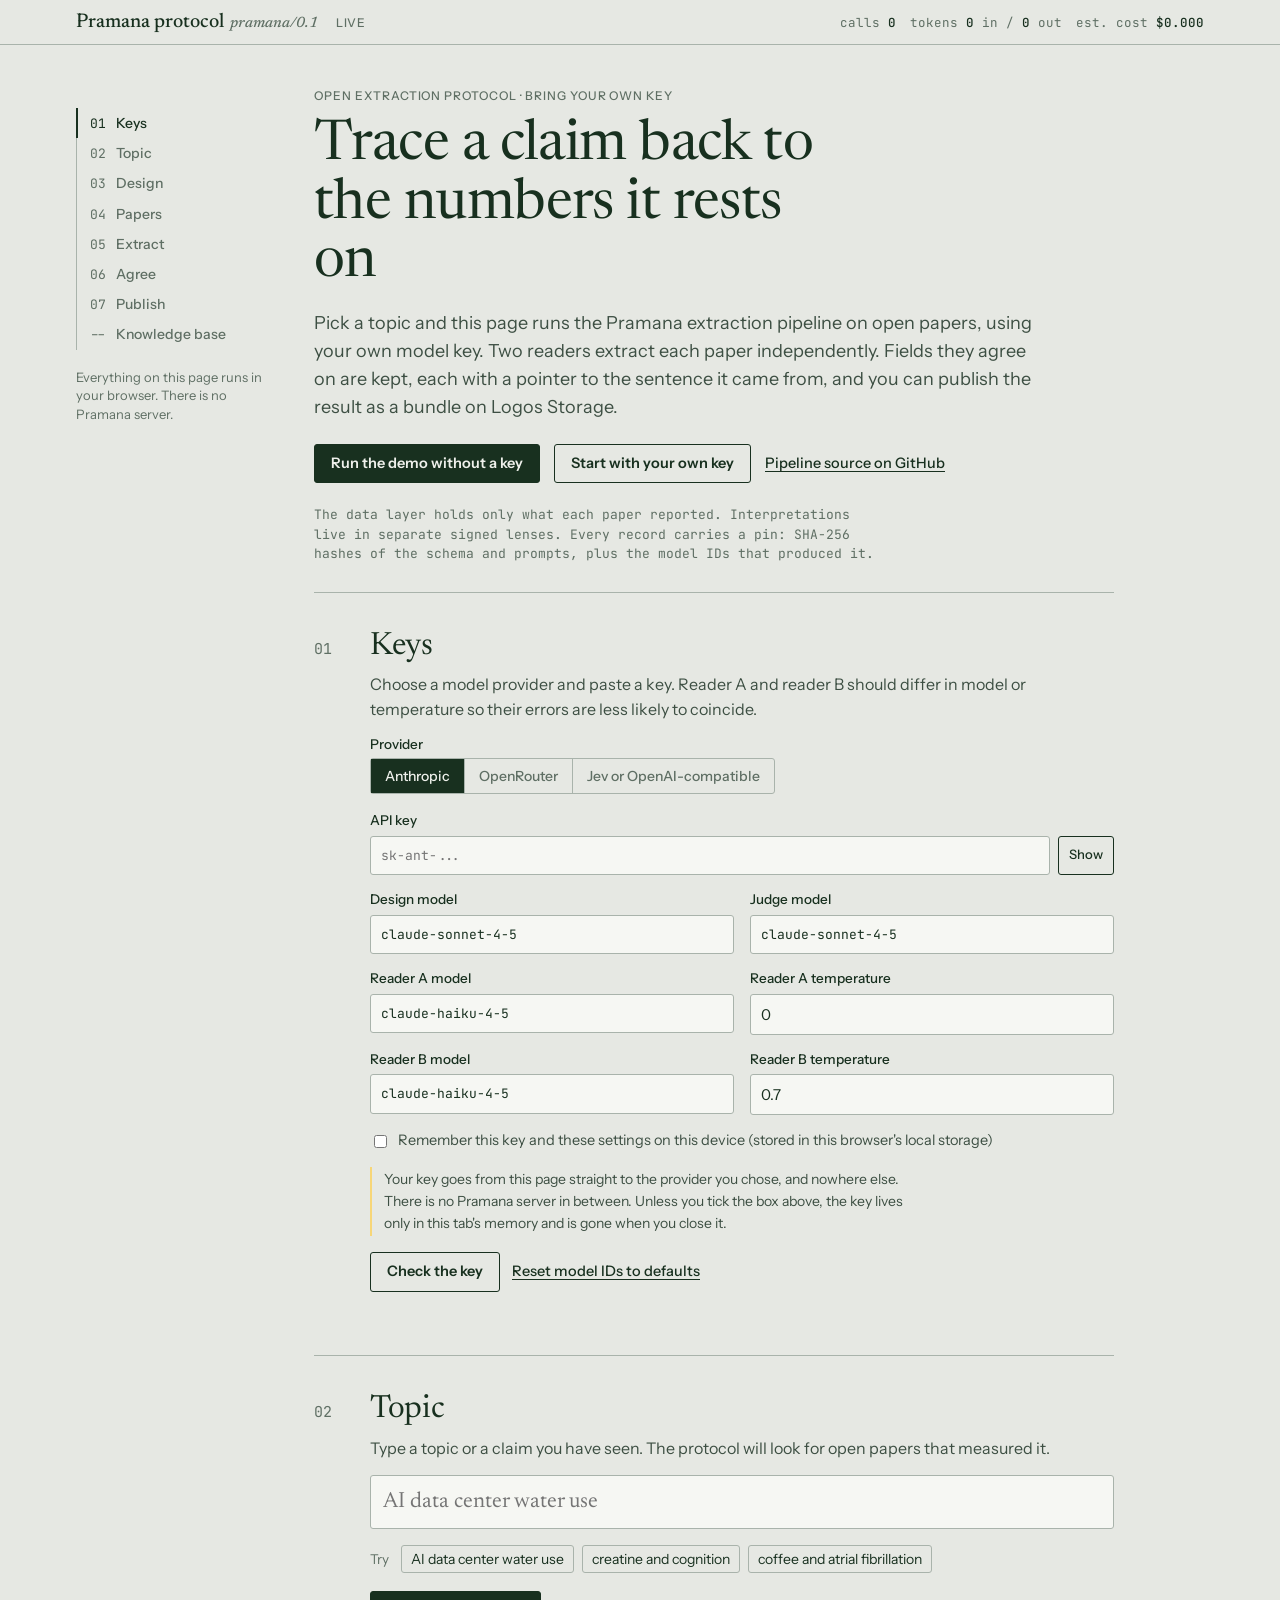
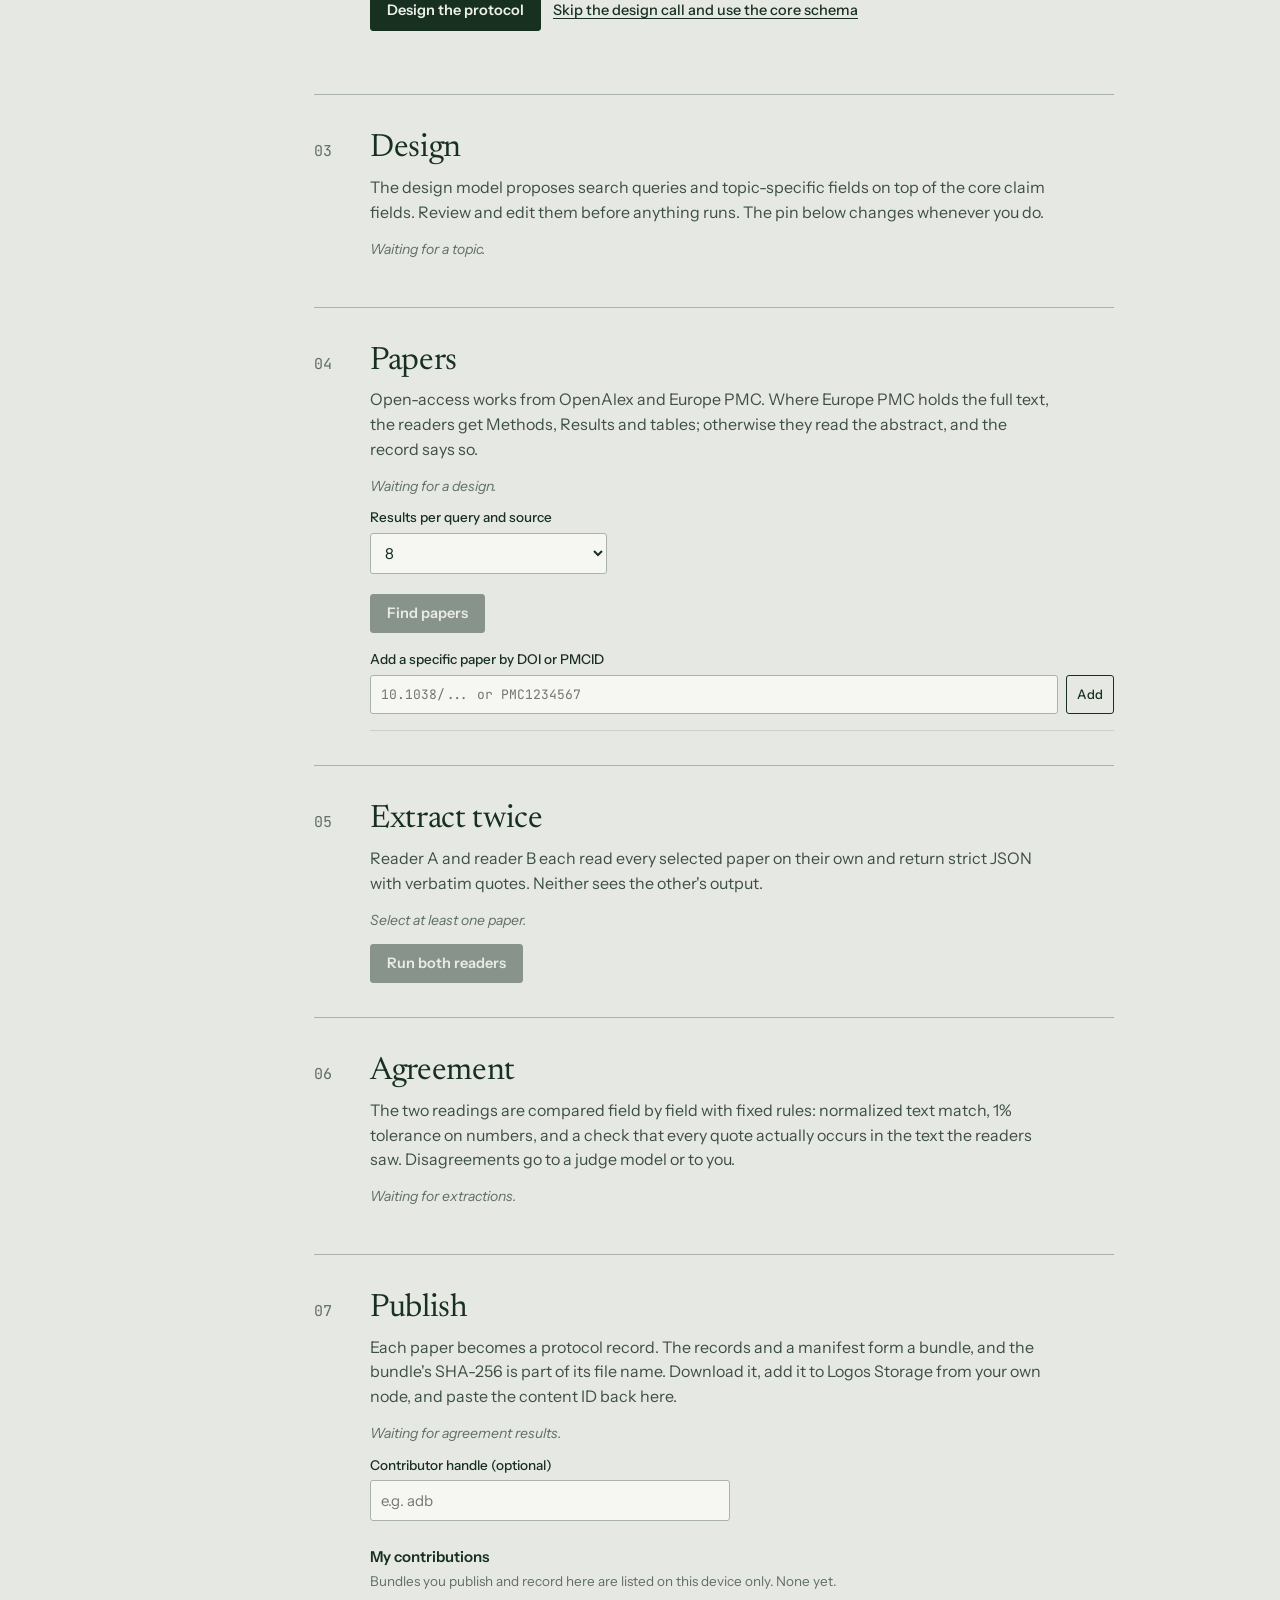
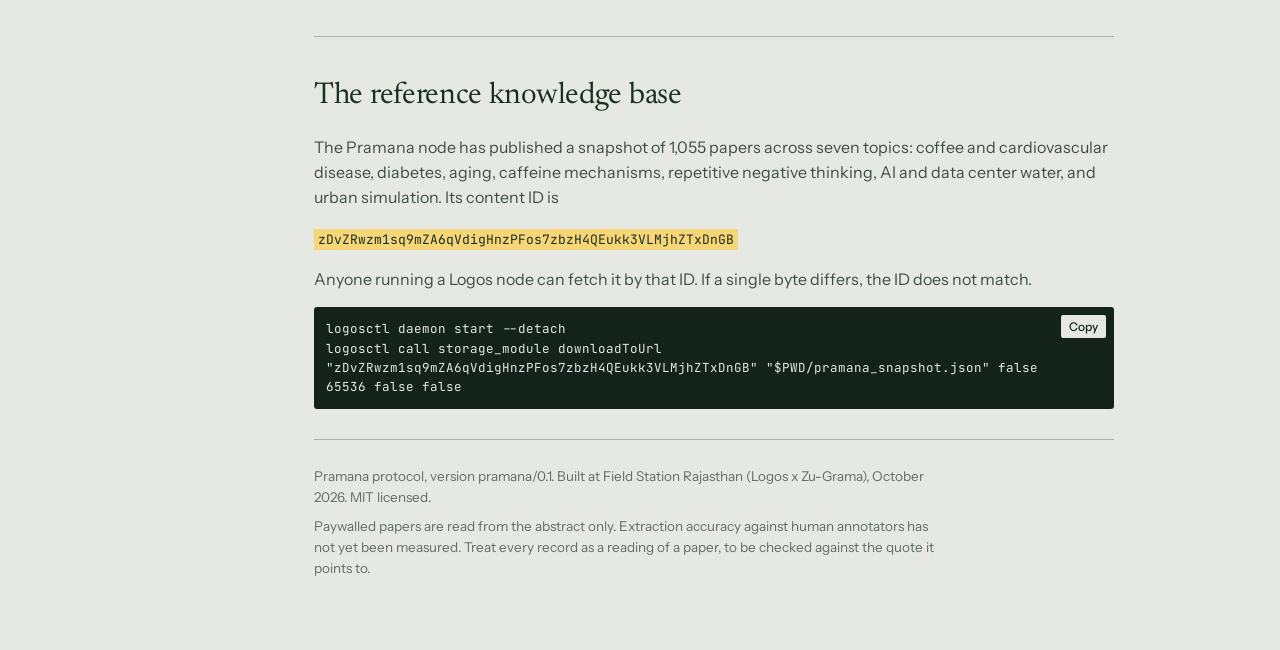
==== commit 33a501c8: "Refresh: 1,055-paper snapshot v2 on Logos Storage Co-Authored-By: Claude Opus 5.5 <noreply@anthropic" ====
--- a/index.html
+++ b/index.html
@@ -323,11 +323,11 @@
     <section class="browse" id="browse" aria-labelledby="hbr">
       <h2 id="hbr">The reference knowledge base</h2>
       <p>The Pramana node has published a snapshot of 1,055 papers across seven topics: coffee and cardiovascular disease, diabetes, aging, caffeine mechanisms, repetitive negative thinking, AI and data center water, and urban simulation. Its content ID is</p>
-      <p><span class="cidline" id="refCid">zDvZRwzm9SDY3WQvdd87mQPz1xquMwQELC18qdPVCRUQ9f4hZPtq</span></p>
+      <p><span class="cidline" id="refCid">zDvZRwzm1sq9mZA6qVdigHnzPFos7zbzH4QEukk3VLMjhZTxDnGB</span></p>
       <p>Anyone running a Logos node can fetch it by that ID. If a single byte differs, the ID does not match.</p>
       <div class="cmdwrap">
         <pre class="cmd" id="fetchCmd">logosctl daemon start --detach
-logosctl call storage_module downloadToUrl "zDvZRwzm9SDY3WQvdd87mQPz1xquMwQELC18qdPVCRUQ9f4hZPtq" "$PWD/pramana_snapshot.json" false 65536 false false</pre>
+logosctl call storage_module downloadToUrl "zDvZRwzm1sq9mZA6qVdigHnzPFos7zbzH4QEukk3VLMjhZTxDnGB" "$PWD/pramana_snapshot.json" false 65536 false false</pre>
         <button class="copy" type="button" data-copy="fetchCmd">Copy</button>
       </div>
     </section>
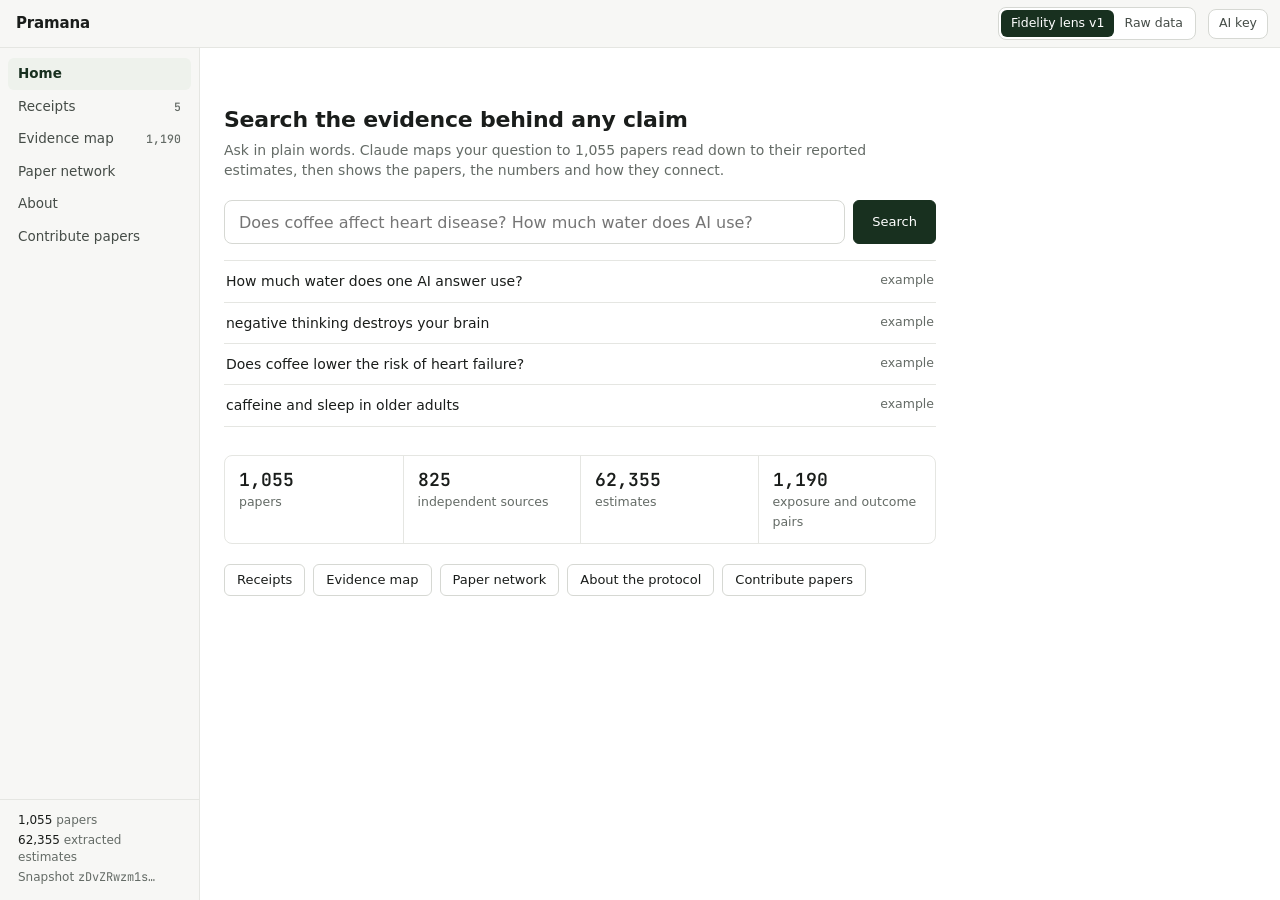
==== commit ce7c82e3: "Pramana app at the root; contributor tool moves to /contribute Co-Authored-By: Claude Opus 5.5 <nore" ====
--- a/index.html
+++ b/index.html
@@ -3,343 +3,1273 @@
 <head>
 <meta charset="utf-8">
 <meta name="viewport" content="width=device-width, initial-scale=1">
-<title>Pramana protocol</title>
-<meta name="description" content="Run the Pramana extraction pipeline in your browser with your own model key: two independent readers, field-by-field agreement, and a content-addressed bundle for Logos Storage.">
-<meta name="color-scheme" content="light dark">
-<link rel="icon" href="data:image/svg+xml,%3Csvg xmlns='http://www.w3.org/2000/svg' viewBox='0 0 32 32'%3E%3Crect width='32' height='32' rx='4' fill='%2318301F'/%3E%3Crect x='7' y='17' width='18' height='6' fill='%23F7D678'/%3E%3Cpath d='M10 8h8a5 5 0 0 1 0 10h-8z' fill='none' stroke='%23E6E8E3' stroke-width='2.4'/%3E%3Cpath d='M10 7v19' stroke='%23E6E8E3' stroke-width='2.4'/%3E%3C/svg%3E">
+<title>Pramana</title>
 <link rel="preconnect" href="https://fonts.googleapis.com">
-<link rel="preconnect" href="https://fonts.gstatic.com" crossorigin>
-<link rel="stylesheet" href="https://fonts.googleapis.com/css2?family=Newsreader:ital,opsz,wght@0,6..72,400;0,6..72,500;1,6..72,400&family=Instrument+Sans:wght@400;500;600&family=JetBrains+Mono:wght@400;500&display=swap">
-<link rel="stylesheet" href="style.css">
+<link rel="stylesheet" href="https://fonts.googleapis.com/css2?family=JetBrains+Mono:wght@400;500;600&display=swap">
+<style>
+:root{
+  --chrome:#f7f7f5; --bg:#ffffff; --hover:#f2f3f0; --sel:#eef2ec;
+  --ink:#1a1d1b; --t2:#454c47; --t3:#646b66; --t4:#8a908b;
+  --line:#e5e6e2; --line2:#d6d8d3;
+  --primary:#18301f; --on-primary:#ffffff; --mark:#f7d678; --on-mark:#1a1d1b;
+  --diff:#b42318; --ok:#2e6b45; --lower:#2f6c8f; --higher:#b5652b; --null:#a3a9a4;
+  --sans:system-ui,-apple-system,"Segoe UI",Roboto,"Helvetica Neue",Arial,sans-serif;
+  --mono:"JetBrains Mono",ui-monospace,SFMono-Regular,Menlo,Consolas,monospace;
+  --top:48px; --side:200px; color-scheme:light;
+}
+*{box-sizing:border-box}
+html,body{height:100%}
+body{margin:0;background:var(--bg);color:var(--ink);font:14px/1.45 var(--sans);-webkit-font-smoothing:antialiased}
+button,input,select,textarea{font:inherit;color:inherit}
+a{color:var(--primary);text-underline-offset:2px}
+:focus-visible{outline:2px solid var(--primary);outline-offset:2px;border-radius:4px}
+[hidden]{display:none!important}
+.mono{font-family:var(--mono);font-variant-numeric:tabular-nums}
+.num{font-family:var(--mono);font-variant-numeric:tabular-nums;font-size:12.5px}
+mark{background:var(--mark);color:var(--on-mark);border-radius:3px;padding:0 4px}
+.app{display:grid;grid-template-rows:var(--top) minmax(0,1fr);grid-template-columns:var(--side) minmax(0,1fr);height:100vh;height:100dvh}
+.top{grid-column:1/-1;display:flex;align-items:center;gap:12px;padding:0 12px 0 16px;background:var(--chrome);border-bottom:1px solid var(--line)}
+.wordmark{font-weight:600;font-size:15px;letter-spacing:-.01em;width:calc(var(--side) - 28px);flex:none;text-decoration:none;color:var(--ink)}
+.search{flex:1 1 auto;max-width:680px;display:flex;align-items:center;gap:8px;background:var(--bg);border:1px solid var(--line2);border-radius:8px;height:32px;padding:0 6px 0 10px}
+.search:focus-within{border-color:var(--primary);box-shadow:0 0 0 3px rgba(24,48,31,.12)}
+.search svg{flex:none;color:var(--t3)}
+.search input{flex:1;min-width:0;border:0;outline:0;background:transparent;height:30px}
+kbd{font:500 11px var(--mono);color:var(--t3);border:1px solid var(--line2);border-bottom-width:2px;border-radius:4px;padding:1px 5px;background:var(--chrome);white-space:nowrap}
+.spacer{flex:1}
+.seg{display:inline-flex;border:1px solid var(--line2);border-radius:8px;padding:2px;background:var(--bg);flex:none}
+.seg button{border:0;background:transparent;padding:4px 10px;border-radius:6px;font-size:12.5px;color:var(--t2);cursor:pointer;white-space:nowrap}
+.seg button[aria-pressed="true"]{background:var(--primary);color:var(--on-primary)}
+.iconbtn{flex:none;border:1px solid var(--line2);background:var(--bg);border-radius:8px;height:30px;padding:0 10px;cursor:pointer;font-size:12.5px;color:var(--t2)}
+.side{background:var(--chrome);border-right:1px solid var(--line);display:flex;flex-direction:column;min-height:0;overflow:auto}
+.nav{display:grid;gap:1px;padding:10px 8px}
+.nav a{display:flex;align-items:center;justify-content:space-between;gap:8px;padding:6px 10px;border-radius:6px;color:var(--t2);text-decoration:none;font-size:13.5px}
+.nav a:hover{background:var(--hover)}
+.nav a[aria-current="page"]{background:var(--sel);color:var(--primary);font-weight:600}
+.nav .ct{font:500 11.5px var(--mono);color:var(--t3)}
+.snapinfo{margin-top:auto;padding:12px 18px 14px;border-top:1px solid var(--line);font-size:12px;color:var(--t3);display:grid;gap:2px}
+.snapinfo b{color:var(--ink);font-weight:500}
+.main{min-width:0;min-height:0;overflow:auto;background:var(--bg)}
+.page{max-width:1120px;padding:16px 24px 48px}
+.crumbs{font-size:12.5px;color:var(--t3);display:flex;flex-wrap:wrap;gap:6px;align-items:center;margin-bottom:6px}
+.crumbs a{color:var(--t3);text-decoration:none}
+.crumbs a:hover{color:var(--ink);text-decoration:underline}
+.crumbs span[aria-hidden]{color:var(--t4)}
+.ph{display:flex;justify-content:space-between;align-items:flex-start;gap:16px;padding-bottom:12px;border-bottom:1px solid var(--line);margin-bottom:16px}
+.ph h1{font-size:20px;font-weight:600;margin:0;line-height:1.3;letter-spacing:-.01em}
+.ph p{margin:4px 0 0;color:var(--t3);font-size:13.5px}
+.ph .id{font:500 12px var(--mono);color:var(--t3);white-space:nowrap}
+h2.h{font-size:14px;font-weight:600;margin:24px 0 8px;display:flex;justify-content:space-between;align-items:baseline;gap:8px}
+h2.h span{font-weight:400;color:var(--t3);font-size:12.5px}
+.state{padding:14px 0;color:var(--t3);font-size:13.5px}
+.state b{color:var(--ink);font-weight:500}
+.box{border:1px solid var(--line);border-radius:8px;background:var(--bg)}
+.btn{display:inline-flex;align-items:center;gap:6px;border:1px solid var(--line2);background:var(--bg);border-radius:6px;height:32px;padding:0 12px;cursor:pointer;font-size:13px;text-decoration:none;color:var(--ink)}
+.btn:hover{background:var(--hover)}
+.btn.primary{background:var(--primary);color:var(--on-primary);border-color:var(--primary)}
+.btn:disabled{opacity:.55;cursor:default}
+/* home */
+.home{max-width:760px;padding:56px 24px 48px}
+.home h1{font-size:22px;font-weight:600;margin:0 0 4px;letter-spacing:-.01em}
+.home .sub{color:var(--t3);margin:0 0 20px}
+.bigsearch{display:flex;gap:8px}
+.bigsearch input{flex:1;min-width:0;height:44px;border:1px solid var(--line2);border-radius:8px;padding:0 14px;font-size:16px;background:var(--bg)}
+.bigsearch input:focus{outline:0;border-color:var(--primary);box-shadow:0 0 0 3px rgba(24,48,31,.12)}
+.bigsearch .btn{height:44px;padding:0 18px}
+.exlist{display:grid;margin:16px 0 0;border-top:1px solid var(--line)}
+.exlist a{display:flex;justify-content:space-between;gap:12px;padding:10px 2px;border-bottom:1px solid var(--line);text-decoration:none;color:var(--ink)}
+.exlist a:hover{background:var(--hover)}
+.exlist a span{color:var(--t3);font-size:12.5px;white-space:nowrap}
+.stats{display:grid;grid-template-columns:repeat(4,minmax(0,1fr));border:1px solid var(--line);border-radius:8px;margin-top:28px}
+.stats div{padding:12px 14px;border-left:1px solid var(--line)}
+.stats div:first-child{border-left:0}
+.stats b{display:block;font:600 18px var(--mono)}
+.stats span{font-size:12.5px;color:var(--t3)}
+.entries{display:flex;flex-wrap:wrap;gap:8px;margin-top:20px}
+/* tabs */
+.tabs{display:flex;gap:2px;border-bottom:1px solid var(--line);margin:20px 0 0;overflow-x:auto}
+.tabs button{border:0;background:transparent;padding:8px 12px;cursor:pointer;color:var(--t3);border-bottom:2px solid transparent;margin-bottom:-1px;white-space:nowrap}
+.tabs button[aria-selected="true"]{color:var(--ink);border-bottom-color:var(--primary);font-weight:600}
+.tabs .ct{font:500 11.5px var(--mono);color:var(--t3);margin-left:4px}
+.tabpanel{padding-top:12px}
+/* parsed claim */
+.parsed{display:grid;grid-template-columns:repeat(auto-fill,minmax(150px,1fr));border:1px solid var(--line);border-radius:8px;overflow:hidden}
+.parsed div{padding:9px 12px;border-right:1px solid var(--line);border-bottom:1px solid var(--line);margin:0 -1px -1px 0}
+.parsed dt{font-size:12px;color:var(--t3)}
+.parsed dd{margin:2px 0 0;font-size:13.5px}
+.by{display:flex;flex-wrap:wrap;align-items:center;gap:6px 10px;margin-top:8px;font-size:12.5px;color:var(--t3)}
+.chip{font-size:12px;border:1px solid var(--line2);border-radius:4px;padding:0 6px;color:var(--t2);background:var(--chrome)}
+.ai{margin-top:14px;border:1px solid var(--line);border-radius:8px;padding:12px 14px;background:var(--chrome)}
+.ai .hd{display:flex;justify-content:space-between;align-items:center;gap:8px;font-size:12.5px;color:var(--t3);margin-bottom:6px}
+.ai .tx{white-space:pre-wrap;font-size:14px;line-height:1.55;max-width:80ch}
+/* rows */
+.rows{border-top:1px solid var(--line)}
+.pair{padding:10px 2px;border-bottom:1px solid var(--line);display:grid;gap:6px}
+.pair h3{margin:0;font-size:14px;font-weight:600;line-height:1.3}
+.pair h3 a{color:var(--ink);text-decoration:none}
+.pair h3 a:hover{text-decoration:underline}
+.pair h3 i{font-style:normal;color:var(--t4);font-weight:400;padding:0 4px}
+.meta{display:flex;flex-wrap:wrap;gap:2px 12px;font-size:12.5px;color:var(--t3)}
+.meta b{color:var(--ink);font:500 12.5px var(--mono)}
+.dir{display:flex;height:6px;border-radius:3px;overflow:hidden;background:var(--line);max-width:420px}
+.dir i{display:block;height:100%}
+.legend{display:flex;flex-wrap:wrap;gap:4px 12px;font-size:12px;color:var(--t3);margin:4px 0 8px}
+.legend span::before{content:"";display:inline-block;width:8px;height:8px;border-radius:2px;margin-right:5px;background:var(--c)}
+.claim{padding:9px 2px;border-bottom:1px solid var(--line);font-size:13.5px}
+.claim small{display:block;color:var(--t3);font-size:12px;margin-top:3px}
+.claim small a{color:var(--t3)}
+.tag{display:inline-block;font-size:11px;color:var(--t2);border:1px solid var(--line2);border-radius:4px;padding:0 5px;margin-right:6px;line-height:17px}
+/* tables */
+.tw{overflow:auto;border:1px solid var(--line);border-radius:8px;max-height:70vh}
+table{border-collapse:collapse;width:100%}
+.dt{font-size:13px}
+.dt th{position:sticky;top:0;background:var(--chrome);z-index:1;text-align:left;font-weight:500;font-size:12px;color:var(--t3);border-bottom:1px solid var(--line);padding:0;white-space:nowrap}
+.dt th>span,.dt th button{display:block;border:0;background:transparent;padding:8px 10px;width:100%;text-align:inherit;cursor:pointer;color:inherit;font-weight:500}
+.dt th>span{cursor:default}
+.dt th.n,.dt td.n{text-align:right}
+.dt th[aria-sort] button{color:var(--ink)}
+.dt td{padding:7px 10px;border-bottom:1px solid var(--line);vertical-align:top}
+.dt tr:last-child td{border-bottom:0}
+.dt tbody tr.click{cursor:pointer}
+.dt tbody tr.click:hover td{background:var(--hover)}
+.dt td.dirc{width:170px;min-width:110px;vertical-align:middle}
+.dt td small{display:block;color:var(--t3);font-size:12px}
+.toolbar{display:flex;align-items:center;gap:10px;margin:0 0 10px;flex-wrap:wrap}
+.toolbar input{height:30px;border:1px solid var(--line2);border-radius:6px;padding:0 10px;min-width:0;flex:0 1 320px;background:var(--bg)}
+.toolbar input:focus{outline:0;border-color:var(--primary);box-shadow:0 0 0 3px rgba(24,48,31,.12)}
+.toolbar .ct{font-size:12.5px;color:var(--t3)}
+/* receipt */
+.receipt{border:1px solid var(--line);border-radius:8px;background:var(--bg)}
+.r-head{display:flex;justify-content:space-between;align-items:flex-start;gap:12px;padding:14px 16px;border-bottom:1px solid var(--line)}
+.r-head .k{font-size:12px;color:var(--t3)}
+.r-head h2{margin:2px 0 0;font-size:16px;font-weight:600;line-height:1.35}
+.r-head .id{font:500 11.5px var(--mono);color:var(--t3);white-space:nowrap}
+.r-sec{padding:12px 16px;border-bottom:1px solid var(--line)}
+.r-sec:last-child{border-bottom:0}
+.lbl{font-size:12px;color:var(--t3);margin:0 0 4px}
+.ft th,.ft td{text-align:left;vertical-align:top;padding:7px 10px 7px 0;border-bottom:1px solid var(--line);font-size:13px}
+.ft th{font-size:12px;font-weight:500;color:var(--t3)}
+.ft tr:last-child td{border-bottom:0}
+.ft td.f{font-weight:500;white-space:nowrap;color:var(--t2)}
+.dlab{display:inline-block;margin-top:3px;font-size:12px;cursor:help;border-bottom:1px dotted currentColor}
+.dlab.x{color:var(--diff)} .dlab.o{color:var(--ok)} .dlab.n{color:var(--t3)}
+.sum{display:flex;justify-content:space-between;gap:12px;font-size:13px}
+.sum b{font-weight:600}
+.note p{margin:0 0 8px;font-size:13.5px;max-width:78ch}
+.note p:last-child{margin-bottom:0}
+.bars{display:grid;grid-template-columns:max-content minmax(0,1fr) max-content;gap:4px 10px;align-items:center;font-size:12.5px;margin:6px 0 8px;max-width:520px}
+.bars i{display:block;height:6px;border-radius:3px;background:var(--t2)}
+.lensline{font-size:12.5px;color:var(--t3)}
+.lensline summary{cursor:pointer}
+.lensline dl{display:grid;grid-template-columns:max-content minmax(0,1fr);gap:4px 14px;margin:10px 0 2px}
+.lensline dt{color:var(--ink);font-weight:500}
+.lensline dd{margin:0}
+.cmp .src{font-weight:600;color:var(--ink);font-size:13px}
+.cmp .src small{display:block;font-weight:400;color:var(--t3);font-size:11.5px;margin-top:1px}
+.cmp .ans{font:600 15px var(--mono);white-space:nowrap}
+.cmp .unit{display:block;font-size:12px;color:var(--t3);margin-top:2px}
+.ovx{overflow-x:auto}
+body.raw .lens{display:none!important}
+body:not(.raw) .rawonly{display:none!important}
+.kv{display:grid;grid-template-columns:max-content minmax(0,1fr);gap:6px 18px;font-size:13.5px;margin:4px 0}
+.kv dt{color:var(--t3)}
+.kv dd{margin:0;overflow-wrap:anywhere}
+.prose p{margin:0 0 10px;color:var(--t2);line-height:1.55;max-width:72ch}
+.loading{padding:48px 24px;color:var(--t3);font-size:13.5px}
+.loading .box2{display:grid;gap:10px;justify-items:start;max-width:440px}
+
+/* graphs */
+.graph{position:relative;border:1px solid var(--line);border-radius:8px;background:#fbfbfa;height:480px;overflow:hidden}
+.graph.tall{height:calc(100vh - 210px);min-height:420px}
+.graph svg{width:100%;height:100%;display:block;cursor:grab;touch-action:none}
+.graph svg:active{cursor:grabbing}
+.graph .gnote{position:absolute;left:10px;bottom:8px;font-size:11.5px;color:var(--t3);background:rgba(251,251,250,.9);padding:2px 6px;border-radius:4px}
+.graph .gctl{position:absolute;right:8px;top:8px;display:flex;gap:4px}
+.graph .gctl button{width:28px;height:28px;border:1px solid var(--line2);background:var(--bg);border-radius:6px;cursor:pointer;font:500 14px var(--sans);color:var(--t2)}
+.gtip{position:absolute;pointer-events:none;background:var(--bg);border:1px solid var(--line2);border-radius:6px;padding:6px 8px;font-size:12px;line-height:1.4;max-width:300px;z-index:5}
+.gtip b{font-weight:600}
+.gtip .num{font-size:11.5px}
+.glegend{display:flex;flex-wrap:wrap;gap:4px 14px;font-size:12px;color:var(--t3);margin:8px 0}
+.glegend span::before{content:"";display:inline-block;width:9px;height:9px;border-radius:50%;margin-right:5px;background:var(--c);vertical-align:-1px}
+.glegend span.sq::before{border-radius:2px}
+.node-label{font:11px var(--sans);fill:var(--t2);pointer-events:none}
+/* results */
+.rgrid{display:grid;grid-template-columns:minmax(0,1.15fr) minmax(0,1fr);gap:24px;align-items:start}
+.plist{border-top:1px solid var(--line)}
+.prow{display:block;width:100%;text-align:left;border:0;border-bottom:1px solid var(--line);background:transparent;padding:9px 2px;cursor:pointer;color:var(--ink)}
+.prow:hover{background:var(--hover)}
+.prow b{display:block;font-weight:500;font-size:13.5px;line-height:1.35}
+.prow small{display:block;color:var(--t3);font-size:12px;margin-top:2px}
+.prow .dot{display:inline-block;width:8px;height:8px;border-radius:50%;margin-right:6px;vertical-align:0}
+.sumbox{margin:14px 0 4px;border:1px solid var(--line);border-radius:8px;padding:12px 14px}
+.sumbox .hd{display:flex;justify-content:space-between;align-items:center;gap:8px;font-size:12px;color:var(--t3);margin-bottom:6px}
+.sumbox .tx{font-size:14.5px;line-height:1.6;max-width:85ch}
+.sumbox .tx a{font:500 12px var(--mono);text-decoration:none;background:var(--chrome);border:1px solid var(--line);border-radius:4px;padding:0 4px;cursor:pointer}
+.status{display:flex;align-items:center;gap:8px;font-size:12.5px;color:var(--t3);margin-top:8px}
+.spin{width:12px;height:12px;border:2px solid var(--line2);border-top-color:var(--primary);border-radius:50%;animation:sp 0.8s linear infinite}
+@keyframes sp{to{transform:rotate(360deg)}}
+@media (prefers-reduced-motion:reduce){.spin{animation:none}}
+/* drawer */
+.scrim{position:fixed;inset:0;background:rgba(20,24,22,.12);z-index:29}
+.drawer{position:fixed;top:var(--top);right:0;bottom:0;width:460px;max-width:100%;background:var(--bg);border-left:1px solid var(--line2);z-index:30;overflow:auto;padding:14px 18px 32px;transform:translateX(102%);transition:transform .18s ease-out;visibility:hidden}
+.drawer.open{transform:none;visibility:visible}
+.drawer .dh{display:flex;justify-content:space-between;gap:10px;align-items:flex-start;border-bottom:1px solid var(--line);padding-bottom:10px;margin-bottom:8px}
+.drawer h2{font-size:16px;line-height:1.35;margin:0;font-weight:600}
+.drawer .x{flex:none;width:30px;height:30px;border:1px solid var(--line2);border-radius:6px;background:var(--bg);cursor:pointer;font-size:16px;color:var(--t2)}
+.drawer .acts{display:flex;flex-wrap:wrap;gap:8px;margin:10px 0}
+.ctx{padding:8px 0;border-bottom:1px solid var(--line);font-size:13.5px;line-height:1.5}
+.ctx small{display:block;font-size:11.5px;color:var(--t3);margin-bottom:2px}
+@media (max-width:860px){
+  .rgrid{grid-template-columns:minmax(0,1fr)}
+  .graph{height:380px}.graph.tall{height:70vh}
+  .drawer{top:auto;left:0;width:100%;height:78vh;border-left:0;border-top:1px solid var(--line2);border-radius:12px 12px 0 0;transform:translateY(102%)}
+  .drawer.open{transform:none}
+}
+/* settings popover */
+.pop{position:absolute;right:12px;top:52px;width:340px;max-width:calc(100vw - 24px);background:var(--bg);border:1px solid var(--line2);border-radius:8px;padding:14px;z-index:20;box-shadow:0 8px 24px rgba(0,0,0,.08);display:grid;gap:8px;font-size:13px}
+.pop input[type=password]{height:32px;border:1px solid var(--line2);border-radius:6px;padding:0 10px}
+.pop p{margin:0;color:var(--t3);font-size:12.5px}
+@media (max-width:1100px){.seg button{padding:4px 8px}}
+@media (max-width:860px){
+  .app{grid-template-columns:minmax(0,1fr);grid-template-rows:auto auto minmax(0,1fr);height:auto;min-height:100vh}
+  .top{flex-wrap:wrap;padding:8px 12px;gap:8px}
+  .wordmark{width:auto;flex:1}
+  .search{order:5;flex:1 1 100%;max-width:none}
+  .search kbd,.spacer{display:none}
+  .side{border-right:0;border-bottom:1px solid var(--line);overflow:visible}
+  .nav{grid-template-columns:repeat(5,auto);justify-content:start;overflow-x:auto;padding:6px 8px}
+  .snapinfo{display:none}
+  .main{overflow:visible}
+  .page{padding:12px 14px 40px}
+  .home{padding:24px 14px 40px}
+  .stats{grid-template-columns:repeat(2,minmax(0,1fr))}
+  .stats div:nth-child(3){border-left:0}
+  .stats div:nth-child(n+3){border-top:1px solid var(--line)}
+  .ph{flex-direction:column;gap:4px}
+  .tw{max-height:none}
+  .dt th{position:static}
+}
+body.on-home .top .search{visibility:hidden}
+</style>
 </head>
 <body>
-
-<header class="topbar">
-  <div class="topbar-in">
-    <a class="brand" href="#top">Pramana protocol<span>pramana/0.1</span></a>
-    <span class="mode" id="modeBadge">Live</span>
-    <div class="ledger" id="ledger" aria-live="polite">
-      <span>calls <b id="lgCalls">0</b></span>
-      <span>tokens <b id="lgIn">0</b> in / <b id="lgOut">0</b> out</span>
-      <span>est. cost <b id="lgCost">$0.000</b></span>
+<div class="app">
+  <header class="top">
+    <a class="wordmark" href="#/">Pramana</a>
+    <form class="search" id="askf" role="search">
+      <svg width="15" height="15" viewBox="0 0 16 16" aria-hidden="true"><circle cx="7" cy="7" r="5" fill="none" stroke="currentColor" stroke-width="1.6"/><path d="M11 11l3.5 3.5" stroke="currentColor" stroke-width="1.6" stroke-linecap="round"/></svg>
+      <input id="q" autocomplete="off" aria-label="Search the evidence" placeholder="Search the evidence: any claim or question">
+      <kbd aria-hidden="true" id="kbd">⌘K</kbd>
+    </form>
+    <span class="spacer"></span>
+    <div class="seg" role="group" aria-label="Lens">
+      <button type="button" data-lens="fidelity" aria-pressed="true" title="Labels differences using Pramana fidelity lens v1 by adb">Fidelity lens v1</button>
+      <button type="button" data-lens="raw" aria-pressed="false" title="Reported values only, no interpretation">Raw data</button>
     </div>
+    <button type="button" class="iconbtn" id="setbtn" hidden aria-expanded="false" aria-controls="pop">AI key</button>
+  </header>
+  <div class="pop" id="pop" hidden role="dialog" aria-label="AI settings">
+    <b>Claude features</b>
+    <p>Search uses a shared Claude allowance today. To use your own, paste an Anthropic API key. Your key goes only to api.anthropic.com from this browser.</p>
+    <input type="password" id="keyin" placeholder="sk-ant-..." autocomplete="off" aria-label="Anthropic API key">
+    <label><input type="checkbox" id="keyremember"> Remember on this device</label>
+    <div style="display:flex;gap:8px"><button class="btn primary" id="keysave" type="button">Save</button><button class="btn" id="keyclear" type="button">Clear</button></div>
   </div>
-</header>
-
-<div class="wrap" id="top">
-  <nav class="rail" aria-label="Protocol steps">
-    <ol id="railList">
-      <li data-step="1"><a href="#s1"><span class="n">01</span>Keys</a></li>
-      <li data-step="2"><a href="#s2"><span class="n">02</span>Topic</a></li>
-      <li data-step="3"><a href="#s3"><span class="n">03</span>Design</a></li>
-      <li data-step="4"><a href="#s4"><span class="n">04</span>Papers</a></li>
-      <li data-step="5"><a href="#s5"><span class="n">05</span>Extract</a></li>
-      <li data-step="6"><a href="#s6"><span class="n">06</span>Agree</a></li>
-      <li data-step="7"><a href="#s7"><span class="n">07</span>Publish</a></li>
-      <li data-step="8"><a href="#browse"><span class="n">--</span>Knowledge base</a></li>
-    </ol>
-    <p class="rail-note">Everything on this page runs in your browser. There is no Pramana server.</p>
-  </nav>
-
-  <main>
-    <section class="intro">
-      <p class="kicker">Open extraction protocol &middot; bring your own key</p>
-      <h1>Trace a claim back to the numbers it rests on</h1>
-      <p class="lede">Pick a topic and this page runs the Pramana extraction pipeline on open papers, using your own model key. Two readers extract each paper independently. Fields they agree on are kept, each with a pointer to the sentence it came from, and you can publish the result as a bundle on Logos Storage.</p>
-      <div class="intro-actions">
-        <button class="btn" type="button" id="demoBtn">Run the demo without a key</button>
-        <a class="btn ghost" href="#s1">Start with your own key</a>
-        <a class="btn link" href="https://github.com/adb3502/pramana" target="_blank" rel="noopener">Pipeline source on GitHub</a>
-      </div>
-      <p class="facts">The data layer holds only what each paper reported. Interpretations live in separate signed lenses. Every record carries a pin: SHA-256 hashes of the schema and prompts, plus the model IDs that produced it.</p>
-      <div class="banner" id="demoBanner" hidden>
-        <p><strong>Demo mode.</strong> The design, the two papers and both readers' outputs are pre-recorded, so nothing is sent anywhere and nothing is charged. The comparison, hashing and bundle steps run for real.</p>
-        <button class="btn small ghost" type="button" id="exitDemoBtn">Leave demo</button>
-      </div>
-    </section>
-
-    <!-- 1 Keys -->
-    <section class="step" id="s1" aria-labelledby="h1k">
-      <div class="step-head">
-        <span class="step-num">01</span>
-        <h2 id="h1k">Keys</h2>
-        <p class="sub">Choose a model provider and paste a key. Reader A and reader B should differ in model or temperature so their errors are less likely to coincide.</p>
-      </div>
-      <div class="step-body">
-        <fieldset>
-          <legend>Provider</legend>
-          <div class="seg" role="radiogroup">
-            <label><input type="radio" name="provider" value="anthropic" checked><span>Anthropic</span></label>
-            <label><input type="radio" name="provider" value="openrouter"><span>OpenRouter</span></label>
-            <label><input type="radio" name="provider" value="compatible"><span>Jev or OpenAI-compatible</span></label>
-          </div>
-        </fieldset>
-
-        <div class="field" id="baseUrlField" hidden>
-          <label for="baseUrl">Base URL</label>
-          <input type="url" id="baseUrl" class="mono" placeholder="https://your-endpoint.example/v1" autocomplete="off" spellcheck="false">
-          <p class="hint">The page appends <code>/chat/completions</code> unless the URL already ends with it. The endpoint has to allow requests from a browser (CORS).</p>
-        </div>
-
-        <div class="field">
-          <label for="apiKey">API key</label>
-          <div class="inline">
-            <input type="password" id="apiKey" class="mono" autocomplete="off" spellcheck="false" placeholder="sk-ant-...">
-            <button class="btn ghost small" type="button" id="toggleKey" aria-pressed="false">Show</button>
-          </div>
-        </div>
-
-        <div class="grid2">
-          <div class="field">
-            <label for="mDesign">Design model</label>
-            <input type="text" id="mDesign" class="mono" spellcheck="false" autocomplete="off">
-          </div>
-          <div class="field">
-            <label for="mJudge">Judge model</label>
-            <input type="text" id="mJudge" class="mono" spellcheck="false" autocomplete="off">
-          </div>
-        </div>
-        <div class="grid2">
-          <div class="field">
-            <label for="mA">Reader A model</label>
-            <input type="text" id="mA" class="mono" spellcheck="false" autocomplete="off">
-          </div>
-          <div class="field">
-            <label for="tA">Reader A temperature</label>
-            <input type="number" id="tA" min="0" max="1" step="0.1" value="0">
-          </div>
-          <div class="field">
-            <label for="mB">Reader B model</label>
-            <input type="text" id="mB" class="mono" spellcheck="false" autocomplete="off">
-          </div>
-          <div class="field">
-            <label for="tB">Reader B temperature</label>
-            <input type="number" id="tB" min="0" max="1" step="0.1" value="0.7">
-          </div>
-        </div>
-
-        <label class="check"><input type="checkbox" id="rememberKey"> Remember this key and these settings on this device (stored in this browser's local storage)</label>
-
-        <p class="note privacy">Your key goes from this page straight to the provider you chose, and nowhere else. There is no Pramana server in between. Unless you tick the box above, the key lives only in this tab's memory and is gone when you close it.</p>
-
-        <div class="actions">
-          <button class="btn ghost" type="button" id="testKeyBtn">Check the key</button>
-          <button class="btn link" type="button" id="resetModelsBtn">Reset model IDs to defaults</button>
-        </div>
-        <p class="status" id="keyStatus" role="status"></p>
-      </div>
-    </section>
-
-    <!-- 2 Topic -->
-    <section class="step" id="s2" aria-labelledby="h2t">
-      <div class="step-head">
-        <span class="step-num">02</span>
-        <h2 id="h2t">Topic</h2>
-        <p class="sub">Type a topic or a claim you have seen. The protocol will look for open papers that measured it.</p>
-      </div>
-      <div class="step-body">
-        <div class="field">
-          <label for="topic" class="visually-hidden">Topic or claim</label>
-          <input type="text" id="topic" class="topic-input" placeholder="AI data center water use" autocomplete="off">
-        </div>
-        <div class="examples">
-          <span class="label">Try</span>
-          <button class="ex" type="button" data-topic="AI data center water use">AI data center water use</button>
-          <button class="ex" type="button" data-topic="creatine and cognition">creatine and cognition</button>
-          <button class="ex" type="button" data-topic="coffee and atrial fibrillation">coffee and atrial fibrillation</button>
-        </div>
-        <div class="actions">
-          <button class="btn" type="button" id="designBtn">Design the protocol</button>
-          <button class="btn link" type="button" id="coreOnlyBtn">Skip the design call and use the core schema</button>
-        </div>
-        <p class="status" id="topicStatus" role="status"></p>
-      </div>
-    </section>
-
-    <!-- 3 Design -->
-    <section class="step" id="s3" aria-labelledby="h3d">
-      <div class="step-head">
-        <span class="step-num">03</span>
-        <h2 id="h3d">Design</h2>
-        <p class="sub">The design model proposes search queries and topic-specific fields on top of the core claim fields. Review and edit them before anything runs. The pin below changes whenever you do.</p>
-      </div>
-      <div class="step-body">
-        <p class="gate">Waiting for a topic.</p>
-        <div id="designOut" hidden>
-          <p class="note" id="designNote" hidden></p>
-          <div class="field">
-            <label for="queries">Search queries, one per line (at most 4)</label>
-            <textarea id="queries" class="code" rows="4" spellcheck="false"></textarea>
-          </div>
-          <div class="field">
-            <label for="schema">Extraction schema (JSON)</label>
-            <textarea id="schema" class="code" rows="16" spellcheck="false"></textarea>
-            <p class="hint">Core fields follow the Pramana claim model: an assertion (who said it, the quote) kept apart from the proposition (subject, outcome, measure, relation, direction, magnitude, population, conditions, modality). Add or remove fields under <code>topic_fields</code>.</p>
-            <p class="status" id="schemaStatus" role="status"></p>
-          </div>
-          <h3 class="minor">Pin</h3>
-          <p class="hint" style="margin-top:0">Recorded with every output so anyone can rerun the same protocol and compare.</p>
-          <dl class="pin" id="pinView"></dl>
-        </div>
-        <div class="log" id="designLog"></div>
-        <div class="errbox" id="designErr" role="alert"></div>
-      </div>
-    </section>
-
-    <!-- 4 Papers -->
-    <section class="step" id="s4" aria-labelledby="h4p">
-      <div class="step-head">
-        <span class="step-num">04</span>
-        <h2 id="h4p">Papers</h2>
-        <p class="sub">Open-access works from OpenAlex and Europe PMC. Where Europe PMC holds the full text, the readers get Methods, Results and tables; otherwise they read the abstract, and the record says so.</p>
-      </div>
-      <div class="step-body">
-        <p class="gate">Waiting for a design.</p>
-        <div class="grid3">
-          <div class="field">
-            <label for="perQuery">Results per query and source</label>
-            <select id="perQuery">
-              <option value="5">5</option>
-              <option value="8" selected>8</option>
-              <option value="12">12</option>
-            </select>
-          </div>
-        </div>
-        <div class="actions">
-          <button class="btn" type="button" id="searchBtn">Find papers</button>
-        </div>
-        <div class="field" style="margin-top:18px">
-          <label for="addId">Add a specific paper by DOI or PMCID</label>
-          <div class="inline">
-            <input type="text" id="addId" class="mono" placeholder="10.1038/... or PMC1234567" autocomplete="off" spellcheck="false">
-            <button class="btn ghost small" type="button" id="addIdBtn">Add</button>
-          </div>
-        </div>
-        <div class="log" id="searchLog"></div>
-        <div class="errbox" id="searchErr" role="alert"></div>
-        <div id="paperTools" hidden>
-          <p class="counter" id="selCount"></p>
-          <div class="actions">
-            <button class="btn link" type="button" id="selFirst5">Select the first 5</button>
-            <button class="btn link" type="button" id="selNone">Clear selection</button>
-          </div>
-        </div>
-        <ul class="papers" id="paperList"></ul>
-      </div>
-    </section>
-
-    <!-- 5 Extract -->
-    <section class="step" id="s5" aria-labelledby="h5e">
-      <div class="step-head">
-        <span class="step-num">05</span>
-        <h2 id="h5e">Extract twice</h2>
-        <p class="sub">Reader A and reader B each read every selected paper on their own and return strict JSON with verbatim quotes. Neither sees the other's output.</p>
-      </div>
-      <div class="step-body">
-        <p class="gate">Select at least one paper.</p>
-        <p class="counter" id="estimate"></p>
-        <div class="actions">
-          <button class="btn" type="button" id="extractBtn">Run both readers</button>
-          <button class="btn ghost" type="button" id="stopBtn" hidden>Stop</button>
-        </div>
-        <table class="prog" id="progTable" hidden>
-          <thead><tr><th>Paper</th><th>Text</th><th>Reader A</th><th>Reader B</th></tr></thead>
-          <tbody id="progBody"></tbody>
-        </table>
-        <div class="log" id="extractLog"></div>
-        <div class="errbox" id="extractErr" role="alert"></div>
-      </div>
-    </section>
-
-    <!-- 6 Agree -->
-    <section class="step" id="s6" aria-labelledby="h6a">
-      <div class="step-head">
-        <span class="step-num">06</span>
-        <h2 id="h6a">Agreement</h2>
-        <p class="sub">The two readings are compared field by field with fixed rules: normalized text match, 1% tolerance on numbers, and a check that every quote actually occurs in the text the readers saw. Disagreements go to a judge model or to you.</p>
-      </div>
-      <div class="step-body">
-        <p class="gate">Waiting for extractions.</p>
-        <div id="agreeTop" hidden>
-          <div class="agree-summary" id="agreeSummary"></div>
-          <div class="actions">
-            <button class="btn" type="button" id="judgeAllBtn">Send disputes to the judge</button>
-          </div>
-          <p class="hint" id="judgeHint"></p>
-        </div>
-        <div class="log" id="judgeLog"></div>
-        <div class="errbox" id="judgeErr" role="alert"></div>
-        <div id="agreeList"></div>
-      </div>
-    </section>
-
-    <!-- 7 Publish -->
-    <section class="step" id="s7" aria-labelledby="h7p">
-      <div class="step-head">
-        <span class="step-num">07</span>
-        <h2 id="h7p">Publish</h2>
-        <p class="sub">Each paper becomes a protocol record. The records and a manifest form a bundle, and the bundle's SHA-256 is part of its file name. Download it, add it to Logos Storage from your own node, and paste the content ID back here.</p>
-      </div>
-      <div class="step-body">
-        <p class="gate">Waiting for agreement results.</p>
-        <div class="field" style="max-width:360px">
-          <label for="handle">Contributor handle (optional)</label>
-          <input type="text" id="handle" autocomplete="off" spellcheck="false" placeholder="e.g. adb">
-        </div>
-        <div id="bundleOut" hidden>
-          <div class="bundle-box">
-            <dl class="kv" id="bundleKv"></dl>
-            <div class="actions" style="margin-top:12px">
-              <button class="btn" type="button" id="downloadBtn">Download bundle (.json)</button>
-            </div>
-          </div>
-          <details class="raw">
-            <summary>Preview the first record</summary>
-            <pre class="json" id="recordPreview"></pre>
-          </details>
-
-          <h3 class="minor">Publish to Logos Storage</h3>
-          <p class="hint" style="margin-top:0">A browser page cannot reach your Logos node, so run these in the folder where the bundle was saved. The last line prints the content ID (CID).</p>
-          <div class="cmdwrap">
-            <pre class="cmd" id="publishCmd"></pre>
-            <button class="copy" type="button" data-copy="publishCmd">Copy</button>
-          </div>
-          <div class="field" style="margin-top:16px">
-            <label for="cidInput">Paste the CID your node returned</label>
-            <div class="inline">
-              <input type="text" id="cidInput" class="mono" autocomplete="off" spellcheck="false" placeholder="zDvZRwzm...">
-              <button class="btn ghost small" type="button" id="saveCidBtn">Save</button>
-            </div>
-            <p class="status" id="cidStatus" role="status"></p>
-          </div>
-          <div class="cid-out" id="cidOut" hidden></div>
-        </div>
-        <h3 class="minor">My contributions</h3>
-        <p class="hint" id="contribEmpty" style="margin-top:0">Bundles you publish and record here are listed on this device only.</p>
-        <ul class="contribs" id="contribList"></ul>
-      </div>
-    </section>
-
-    <section class="browse" id="browse" aria-labelledby="hbr">
-      <h2 id="hbr">The reference knowledge base</h2>
-      <p>The Pramana node has published a snapshot of 1,055 papers across seven topics: coffee and cardiovascular disease, diabetes, aging, caffeine mechanisms, repetitive negative thinking, AI and data center water, and urban simulation. Its content ID is</p>
-      <p><span class="cidline" id="refCid">zDvZRwzm1sq9mZA6qVdigHnzPFos7zbzH4QEukk3VLMjhZTxDnGB</span></p>
-      <p>Anyone running a Logos node can fetch it by that ID. If a single byte differs, the ID does not match.</p>
-      <div class="cmdwrap">
-        <pre class="cmd" id="fetchCmd">logosctl daemon start --detach
-logosctl call storage_module downloadToUrl "zDvZRwzm1sq9mZA6qVdigHnzPFos7zbzH4QEukk3VLMjhZTxDnGB" "$PWD/pramana_snapshot.json" false 65536 false false</pre>
-        <button class="copy" type="button" data-copy="fetchCmd">Copy</button>
-      </div>
-    </section>
-
-    <footer class="foot">
-      <p>Pramana protocol, version pramana/0.1. Built at Field Station Rajasthan (Logos x Zu-Grama), October 2026. MIT licensed.</p>
-      <p>Paywalled papers are read from the abstract only. Extraction accuracy against human annotators has not yet been measured. Treat every record as a reading of a paper, to be checked against the quote it points to.</p>
-    </footer>
+  <aside class="side">
+    <nav class="nav" aria-label="Pages">
+      <a href="#/" data-v="home">Home</a>
+      <a href="#/receipts" data-v="receipts">Receipts <span class="ct" id="nrec"></span></a>
+      <a href="#/map" data-v="map">Evidence map <span class="ct" id="npairs"></span></a>
+      <a href="#/network" data-v="network">Paper network</a>
+      <a href="#/about" data-v="about">About</a>
+      <a href="contribute/">Contribute papers</a>
+    </nav>
+    <div class="snapinfo" id="snapinfo"></div>
+  </aside>
+  <main class="main" id="main" tabindex="-1">
+    <div class="loading" id="loading"><div class="box2" id="loadbox">Loading the evidence snapshot</div></div>
+    <div id="view"></div>
   </main>
 </div>
-
-<script src="demo-data.js"></script>
-<script src="app.js"></script>
+<div class="scrim" id="scrim" hidden></div>
+<aside class="drawer" id="drawer" aria-label="Paper details" aria-hidden="true"></aside>
+
+<script>// https://d3js.org v7.9.0 Copyright 2010-2023 Mike Bostock
+!function(t,n){"object"==typeof exports&&"undefined"!=typeof module?n(exports):"function"==typeof define&&define.amd?define(["exports"],n):n((t="undefined"!=typeof globalThis?globalThis:t||self).d3=t.d3||{})}(this,(function(t){"use strict";function n(t,n){return null==t||null==n?NaN:t<n?-1:t>n?1:t>=n?0:NaN}function e(t,n){return null==t||null==n?NaN:n<t?-1:n>t?1:n>=t?0:NaN}function r(t){let r,o,a;function u(t,n,e=0,i=t.length){if(e<i){if(0!==r(n,n))return i;do{const r=e+i>>>1;o(t[r],n)<0?e=r+1:i=r}while(e<i)}return e}return 2!==t.length?(r=n,o=(e,r)=>n(t(e),r),a=(n,e)=>t(n)-e):(r=t===n||t===e?t:i,o=t,a=t),{left:u,center:function(t,n,e=0,r=t.length){const i=u(t,n,e,r-1);return i>e&&a(t[i-1],n)>-a(t[i],n)?i-1:i},right:function(t,n,e=0,i=t.length){if(e<i){if(0!==r(n,n))return i;do{const r=e+i>>>1;o(t[r],n)<=0?e=r+1:i=r}while(e<i)}return e}}}function i(){return 0}function o(t){return null===t?NaN:+t}const a=r(n),u=a.right,c=a.left,f=r(o).center;var s=u;const l=d(y),h=d((function(t){const n=y(t);return(t,e,r,i,o)=>{n(t,e,(r<<=2)+0,(i<<=2)+0,o<<=2),n(t,e,r+1,i+1,o),n(t,e,r+2,i+2,o),n(t,e,r+3,i+3,o)}}));function d(t){return function(n,e,r=e){if(!((e=+e)>=0))throw new RangeError("invalid rx");if(!((r=+r)>=0))throw new RangeError("invalid ry");let{data:i,width:o,height:a}=n;if(!((o=Math.floor(o))>=0))throw new RangeError("invalid width");if(!((a=Math.floor(void 0!==a?a:i.length/o))>=0))throw new RangeError("invalid height");if(!o||!a||!e&&!r)return n;const u=e&&t(e),c=r&&t(r),f=i.slice();return u&&c?(p(u,f,i,o,a),p(u,i,f,o,a),p(u,f,i,o,a),g(c,i,f,o,a),g(c,f,i,o,a),g(c,i,f,o,a)):u?(p(u,i,f,o,a),p(u,f,i,o,a),p(u,i,f,o,a)):c&&(g(c,i,f,o,a),g(c,f,i,o,a),g(c,i,f,o,a)),n}}function p(t,n,e,r,i){for(let o=0,a=r*i;o<a;)t(n,e,o,o+=r,1)}function g(t,n,e,r,i){for(let o=0,a=r*i;o<r;++o)t(n,e,o,o+a,r)}function y(t){const n=Math.floor(t);if(n===t)return function(t){const n=2*t+1;return(e,r,i,o,a)=>{if(!((o-=a)>=i))return;let u=t*r[i];const c=a*t;for(let t=i,n=i+c;t<n;t+=a)u+=r[Math.min(o,t)];for(let t=i,f=o;t<=f;t+=a)u+=r[Math.min(o,t+c)],e[t]=u/n,u-=r[Math.max(i,t-c)]}}(t);const e=t-n,r=2*t+1;return(t,i,o,a,u)=>{if(!((a-=u)>=o))return;let c=n*i[o];const f=u*n,s=f+u;for(let t=o,n=o+f;t<n;t+=u)c+=i[Math.min(a,t)];for(let n=o,l=a;n<=l;n+=u)c+=i[Math.min(a,n+f)],t[n]=(c+e*(i[Math.max(o,n-s)]+i[Math.min(a,n+s)]))/r,c-=i[Math.max(o,n-f)]}}function v(t,n){let e=0;if(void 0===n)for(let n of t)null!=n&&(n=+n)>=n&&++e;else{let r=-1;for(let i of t)null!=(i=n(i,++r,t))&&(i=+i)>=i&&++e}return e}function _(t){return 0|t.length}function b(t){return!(t>0)}function m(t){return"object"!=typeof t||"length"in t?t:Array.from(t)}function x(t,n){let e,r=0,i=0,o=0;if(void 0===n)for(let n of t)null!=n&&(n=+n)>=n&&(e=n-i,i+=e/++r,o+=e*(n-i));else{let a=-1;for(let u of t)null!=(u=n(u,++a,t))&&(u=+u)>=u&&(e=u-i,i+=e/++r,o+=e*(u-i))}if(r>1)return o/(r-1)}function w(t,n){const e=x(t,n);return e?Math.sqrt(e):e}function M(t,n){let e,r;if(void 0===n)for(const n of t)null!=n&&(void 0===e?n>=n&&(e=r=n):(e>n&&(e=n),r<n&&(r=n)));else{let i=-1;for(let o of t)null!=(o=n(o,++i,t))&&(void 0===e?o>=o&&(e=r=o):(e>o&&(e=o),r<o&&(r=o)))}return[e,r]}class T{constructor(){this._partials=new Float64Array(32),this._n=0}add(t){const n=this._partials;let e=0;for(let r=0;r<this._n&&r<32;r++){const i=n[r],o=t+i,a=Math.abs(t)<Math.abs(i)?t-(o-i):i-(o-t);a&&(n[e++]=a),t=o}return n[e]=t,this._n=e+1,this}valueOf(){const t=this._partials;let n,e,r,i=this._n,o=0;if(i>0){for(o=t[--i];i>0&&(n=o,e=t[--i],o=n+e,r=e-(o-n),!r););i>0&&(r<0&&t[i-1]<0||r>0&&t[i-1]>0)&&(e=2*r,n=o+e,e==n-o&&(o=n))}return o}}class InternMap extends Map{constructor(t,n=N){if(super(),Object.defineProperties(this,{_intern:{value:new Map},_key:{value:n}}),null!=t)for(const[n,e]of t)this.set(n,e)}get(t){return super.get(A(this,t))}has(t){return super.has(A(this,t))}set(t,n){return super.set(S(this,t),n)}delete(t){return super.delete(E(this,t))}}class InternSet extends Set{constructor(t,n=N){if(super(),Object.defineProperties(this,{_intern:{value:new Map},_key:{value:n}}),null!=t)for(const n of t)this.add(n)}has(t){return super.has(A(this,t))}add(t){return super.add(S(this,t))}delete(t){return super.delete(E(this,t))}}function A({_intern:t,_key:n},e){const r=n(e);return t.has(r)?t.get(r):e}function S({_intern:t,_key:n},e){const r=n(e);return t.has(r)?t.get(r):(t.set(r,e),e)}function E({_intern:t,_key:n},e){const r=n(e);return t.has(r)&&(e=t.get(r),t.delete(r)),e}function N(t){return null!==t&&"object"==typeof t?t.valueOf():t}function k(t){return t}function C(t,...n){return F(t,k,k,n)}function P(t,...n){return F(t,Array.from,k,n)}function z(t,n){for(let e=1,r=n.length;e<r;++e)t=t.flatMap((t=>t.pop().map((([n,e])=>[...t,n,e]))));return t}function $(t,n,...e){return F(t,k,n,e)}function D(t,n,...e){return F(t,Array.from,n,e)}function R(t){if(1!==t.length)throw new Error("duplicate key");return t[0]}function F(t,n,e,r){return function t(i,o){if(o>=r.length)return e(i);const a=new InternMap,u=r[o++];let c=-1;for(const t of i){const n=u(t,++c,i),e=a.get(n);e?e.push(t):a.set(n,[t])}for(const[n,e]of a)a.set(n,t(e,o));return n(a)}(t,0)}function q(t,n){return Array.from(n,(n=>t[n]))}function U(t,...n){if("function"!=typeof t[Symbol.iterator])throw new TypeError("values is not iterable");t=Array.from(t);let[e]=n;if(e&&2!==e.length||n.length>1){const r=Uint32Array.from(t,((t,n)=>n));return n.length>1?(n=n.map((n=>t.map(n))),r.sort(((t,e)=>{for(const r of n){const n=O(r[t],r[e]);if(n)return n}}))):(e=t.map(e),r.sort(((t,n)=>O(e[t],e[n])))),q(t,r)}return t.sort(I(e))}function I(t=n){if(t===n)return O;if("function"!=typeof t)throw new TypeError("compare is not a function");return(n,e)=>{const r=t(n,e);return r||0===r?r:(0===t(e,e))-(0===t(n,n))}}function O(t,n){return(null==t||!(t>=t))-(null==n||!(n>=n))||(t<n?-1:t>n?1:0)}var B=Array.prototype.slice;function Y(t){return()=>t}const L=Math.sqrt(50),j=Math.sqrt(10),H=Math.sqrt(2);function X(t,n,e){const r=(n-t)/Math.max(0,e),i=Math.floor(Math.log10(r)),o=r/Math.pow(10,i),a=o>=L?10:o>=j?5:o>=H?2:1;let u,c,f;return i<0?(f=Math.pow(10,-i)/a,u=Math.round(t*f),c=Math.round(n*f),u/f<t&&++u,c/f>n&&--c,f=-f):(f=Math.pow(10,i)*a,u=Math.round(t/f),c=Math.round(n/f),u*f<t&&++u,c*f>n&&--c),c<u&&.5<=e&&e<2?X(t,n,2*e):[u,c,f]}function G(t,n,e){if(!((e=+e)>0))return[];if((t=+t)===(n=+n))return[t];const r=n<t,[i,o,a]=r?X(n,t,e):X(t,n,e);if(!(o>=i))return[];const u=o-i+1,c=new Array(u);if(r)if(a<0)for(let t=0;t<u;++t)c[t]=(o-t)/-a;else for(let t=0;t<u;++t)c[t]=(o-t)*a;else if(a<0)for(let t=0;t<u;++t)c[t]=(i+t)/-a;else for(let t=0;t<u;++t)c[t]=(i+t)*a;return c}function V(t,n,e){return X(t=+t,n=+n,e=+e)[2]}function W(t,n,e){e=+e;const r=(n=+n)<(t=+t),i=r?V(n,t,e):V(t,n,e);return(r?-1:1)*(i<0?1/-i:i)}function Z(t,n,e){let r;for(;;){const i=V(t,n,e);if(i===r||0===i||!isFinite(i))return[t,n];i>0?(t=Math.floor(t/i)*i,n=Math.ceil(n/i)*i):i<0&&(t=Math.ceil(t*i)/i,n=Math.floor(n*i)/i),r=i}}function K(t){return Math.max(1,Math.ceil(Math.log(v(t))/Math.LN2)+1)}function Q(){var t=k,n=M,e=K;function r(r){Array.isArray(r)||(r=Array.from(r));var i,o,a,u=r.length,c=new Array(u);for(i=0;i<u;++i)c[i]=t(r[i],i,r);var f=n(c),l=f[0],h=f[1],d=e(c,l,h);if(!Array.isArray(d)){const t=h,e=+d;if(n===M&&([l,h]=Z(l,h,e)),(d=G(l,h,e))[0]<=l&&(a=V(l,h,e)),d[d.length-1]>=h)if(t>=h&&n===M){const t=V(l,h,e);isFinite(t)&&(t>0?h=(Math.floor(h/t)+1)*t:t<0&&(h=(Math.ceil(h*-t)+1)/-t))}else d.pop()}for(var p=d.length,g=0,y=p;d[g]<=l;)++g;for(;d[y-1]>h;)--y;(g||y<p)&&(d=d.slice(g,y),p=y-g);var v,_=new Array(p+1);for(i=0;i<=p;++i)(v=_[i]=[]).x0=i>0?d[i-1]:l,v.x1=i<p?d[i]:h;if(isFinite(a)){if(a>0)for(i=0;i<u;++i)null!=(o=c[i])&&l<=o&&o<=h&&_[Math.min(p,Math.floor((o-l)/a))].push(r[i]);else if(a<0)for(i=0;i<u;++i)if(null!=(o=c[i])&&l<=o&&o<=h){const t=Math.floor((l-o)*a);_[Math.min(p,t+(d[t]<=o))].push(r[i])}}else for(i=0;i<u;++i)null!=(o=c[i])&&l<=o&&o<=h&&_[s(d,o,0,p)].push(r[i]);return _}return r.value=function(n){return arguments.length?(t="function"==typeof n?n:Y(n),r):t},r.domain=function(t){return arguments.length?(n="function"==typeof t?t:Y([t[0],t[1]]),r):n},r.thresholds=function(t){return arguments.length?(e="function"==typeof t?t:Y(Array.isArray(t)?B.call(t):t),r):e},r}function J(t,n){let e;if(void 0===n)for(const n of t)null!=n&&(e<n||void 0===e&&n>=n)&&(e=n);else{let r=-1;for(let i of t)null!=(i=n(i,++r,t))&&(e<i||void 0===e&&i>=i)&&(e=i)}return e}function tt(t,n){let e,r=-1,i=-1;if(void 0===n)for(const n of t)++i,null!=n&&(e<n||void 0===e&&n>=n)&&(e=n,r=i);else for(let o of t)null!=(o=n(o,++i,t))&&(e<o||void 0===e&&o>=o)&&(e=o,r=i);return r}function nt(t,n){let e;if(void 0===n)for(const n of t)null!=n&&(e>n||void 0===e&&n>=n)&&(e=n);else{let r=-1;for(let i of t)null!=(i=n(i,++r,t))&&(e>i||void 0===e&&i>=i)&&(e=i)}return e}function et(t,n){let e,r=-1,i=-1;if(void 0===n)for(const n of t)++i,null!=n&&(e>n||void 0===e&&n>=n)&&(e=n,r=i);else for(let o of t)null!=(o=n(o,++i,t))&&(e>o||void 0===e&&o>=o)&&(e=o,r=i);return r}function rt(t,n,e=0,r=1/0,i){if(n=Math.floor(n),e=Math.floor(Math.max(0,e)),r=Math.floor(Math.min(t.length-1,r)),!(e<=n&&n<=r))return t;for(i=void 0===i?O:I(i);r>e;){if(r-e>600){const o=r-e+1,a=n-e+1,u=Math.log(o),c=.5*Math.exp(2*u/3),f=.5*Math.sqrt(u*c*(o-c)/o)*(a-o/2<0?-1:1);rt(t,n,Math.max(e,Math.floor(n-a*c/o+f)),Math.min(r,Math.floor(n+(o-a)*c/o+f)),i)}const o=t[n];let a=e,u=r;for(it(t,e,n),i(t[r],o)>0&&it(t,e,r);a<u;){for(it(t,a,u),++a,--u;i(t[a],o)<0;)++a;for(;i(t[u],o)>0;)--u}0===i(t[e],o)?it(t,e,u):(++u,it(t,u,r)),u<=n&&(e=u+1),n<=u&&(r=u-1)}return t}function it(t,n,e){const r=t[n];t[n]=t[e],t[e]=r}function ot(t,e=n){let r,i=!1;if(1===e.length){let o;for(const a of t){const t=e(a);(i?n(t,o)>0:0===n(t,t))&&(r=a,o=t,i=!0)}}else for(const n of t)(i?e(n,r)>0:0===e(n,n))&&(r=n,i=!0);return r}function at(t,n,e){if(t=Float64Array.from(function*(t,n){if(void 0===n)for(let n of t)null!=n&&(n=+n)>=n&&(yield n);else{let e=-1;for(let r of t)null!=(r=n(r,++e,t))&&(r=+r)>=r&&(yield r)}}(t,e)),(r=t.length)&&!isNaN(n=+n)){if(n<=0||r<2)return nt(t);if(n>=1)return J(t);var r,i=(r-1)*n,o=Math.floor(i),a=J(rt(t,o).subarray(0,o+1));return a+(nt(t.subarray(o+1))-a)*(i-o)}}function ut(t,n,e=o){if((r=t.length)&&!isNaN(n=+n)){if(n<=0||r<2)return+e(t[0],0,t);if(n>=1)return+e(t[r-1],r-1,t);var r,i=(r-1)*n,a=Math.floor(i),u=+e(t[a],a,t);return u+(+e(t[a+1],a+1,t)-u)*(i-a)}}function ct(t,n,e=o){if(!isNaN(n=+n)){if(r=Float64Array.from(t,((n,r)=>o(e(t[r],r,t)))),n<=0)return et(r);if(n>=1)return tt(r);var r,i=Uint32Array.from(t,((t,n)=>n)),a=r.length-1,u=Math.floor(a*n);return rt(i,u,0,a,((t,n)=>O(r[t],r[n]))),(u=ot(i.subarray(0,u+1),(t=>r[t])))>=0?u:-1}}function ft(t){return Array.from(function*(t){for(const n of t)yield*n}(t))}function st(t,n){return[t,n]}function lt(t,n,e){t=+t,n=+n,e=(i=arguments.length)<2?(n=t,t=0,1):i<3?1:+e;for(var r=-1,i=0|Math.max(0,Math.ceil((n-t)/e)),o=new Array(i);++r<i;)o[r]=t+r*e;return o}function ht(t,e=n){if(1===e.length)return et(t,e);let r,i=-1,o=-1;for(const n of t)++o,(i<0?0===e(n,n):e(n,r)<0)&&(r=n,i=o);return i}var dt=pt(Math.random);function pt(t){return function(n,e=0,r=n.length){let i=r-(e=+e);for(;i;){const r=t()*i--|0,o=n[i+e];n[i+e]=n[r+e],n[r+e]=o}return n}}function gt(t){if(!(i=t.length))return[];for(var n=-1,e=nt(t,yt),r=new Array(e);++n<e;)for(var i,o=-1,a=r[n]=new Array(i);++o<i;)a[o]=t[o][n];return r}function yt(t){return t.length}function vt(t){return t instanceof InternSet?t:new InternSet(t)}function _t(t,n){const e=t[Symbol.iterator](),r=new Set;for(const t of n){const n=bt(t);if(r.has(n))continue;let i,o;for(;({value:i,done:o}=e.next());){if(o)return!1;const t=bt(i);if(r.add(t),Object.is(n,t))break}}return!0}function bt(t){return null!==t&&"object"==typeof t?t.valueOf():t}function mt(t){return t}var xt=1,wt=2,Mt=3,Tt=4,At=1e-6;function St(t){return"translate("+t+",0)"}function Et(t){return"translate(0,"+t+")"}function Nt(t){return n=>+t(n)}function kt(t,n){return n=Math.max(0,t.bandwidth()-2*n)/2,t.round()&&(n=Math.round(n)),e=>+t(e)+n}function Ct(){return!this.__axis}function Pt(t,n){var e=[],r=null,i=null,o=6,a=6,u=3,c="undefined"!=typeof window&&window.devicePixelRatio>1?0:.5,f=t===xt||t===Tt?-1:1,s=t===Tt||t===wt?"x":"y",l=t===xt||t===Mt?St:Et;function h(h){var d=null==r?n.ticks?n.ticks.apply(n,e):n.domain():r,p=null==i?n.tickFormat?n.tickFormat.apply(n,e):mt:i,g=Math.max(o,0)+u,y=n.range(),v=+y[0]+c,_=+y[y.length-1]+c,b=(n.bandwidth?kt:Nt)(n.copy(),c),m=h.selection?h.selection():h,x=m.selectAll(".domain").data([null]),w=m.selectAll(".tick").data(d,n).order(),M=w.exit(),T=w.enter().append("g").attr("class","tick"),A=w.select("line"),S=w.select("text");x=x.merge(x.enter().insert("path",".tick").attr("class","domain").attr("stroke","currentColor")),w=w.merge(T),A=A.merge(T.append("line").attr("stroke","currentColor").attr(s+"2",f*o)),S=S.merge(T.append("text").attr("fill","currentColor").attr(s,f*g).attr("dy",t===xt?"0em":t===Mt?"0.71em":"0.32em")),h!==m&&(x=x.transition(h),w=w.transition(h),A=A.transition(h),S=S.transition(h),M=M.transition(h).attr("opacity",At).attr("transform",(function(t){return isFinite(t=b(t))?l(t+c):this.getAttribute("transform")})),T.attr("opacity",At).attr("transform",(function(t){var n=this.parentNode.__axis;return l((n&&isFinite(n=n(t))?n:b(t))+c)}))),M.remove(),x.attr("d",t===Tt||t===wt?a?"M"+f*a+","+v+"H"+c+"V"+_+"H"+f*a:"M"+c+","+v+"V"+_:a?"M"+v+","+f*a+"V"+c+"H"+_+"V"+f*a:"M"+v+","+c+"H"+_),w.attr("opacity",1).attr("transform",(function(t){return l(b(t)+c)})),A.attr(s+"2",f*o),S.attr(s,f*g).text(p),m.filter(Ct).attr("fill","none").attr("font-size",10).attr("font-family","sans-serif").attr("text-anchor",t===wt?"start":t===Tt?"end":"middle"),m.each((function(){this.__axis=b}))}return h.scale=function(t){return arguments.length?(n=t,h):n},h.ticks=function(){return e=Array.from(arguments),h},h.tickArguments=function(t){return arguments.length?(e=null==t?[]:Array.from(t),h):e.slice()},h.tickValues=function(t){return arguments.length?(r=null==t?null:Array.from(t),h):r&&r.slice()},h.tickFormat=function(t){return arguments.length?(i=t,h):i},h.tickSize=function(t){return arguments.length?(o=a=+t,h):o},h.tickSizeInner=function(t){return arguments.length?(o=+t,h):o},h.tickSizeOuter=function(t){return arguments.length?(a=+t,h):a},h.tickPadding=function(t){return arguments.length?(u=+t,h):u},h.offset=function(t){return arguments.length?(c=+t,h):c},h}var zt={value:()=>{}};function $t(){for(var t,n=0,e=arguments.length,r={};n<e;++n){if(!(t=arguments[n]+"")||t in r||/[\s.]/.test(t))throw new Error("illegal type: "+t);r[t]=[]}return new Dt(r)}function Dt(t){this._=t}function Rt(t,n){for(var e,r=0,i=t.length;r<i;++r)if((e=t[r]).name===n)return e.value}function Ft(t,n,e){for(var r=0,i=t.length;r<i;++r)if(t[r].name===n){t[r]=zt,t=t.slice(0,r).concat(t.slice(r+1));break}return null!=e&&t.push({name:n,value:e}),t}Dt.prototype=$t.prototype={constructor:Dt,on:function(t,n){var e,r,i=this._,o=(r=i,(t+"").trim().split(/^|\s+/).map((function(t){var n="",e=t.indexOf(".");if(e>=0&&(n=t.slice(e+1),t=t.slice(0,e)),t&&!r.hasOwnProperty(t))throw new Error("unknown type: "+t);return{type:t,name:n}}))),a=-1,u=o.length;if(!(arguments.length<2)){if(null!=n&&"function"!=typeof n)throw new Error("invalid callback: "+n);for(;++a<u;)if(e=(t=o[a]).type)i[e]=Ft(i[e],t.name,n);else if(null==n)for(e in i)i[e]=Ft(i[e],t.name,null);return this}for(;++a<u;)if((e=(t=o[a]).type)&&(e=Rt(i[e],t.name)))return e},copy:function(){var t={},n=this._;for(var e in n)t[e]=n[e].slice();return new Dt(t)},call:function(t,n){if((e=arguments.length-2)>0)for(var e,r,i=new Array(e),o=0;o<e;++o)i[o]=arguments[o+2];if(!this._.hasOwnProperty(t))throw new Error("unknown type: "+t);for(o=0,e=(r=this._[t]).length;o<e;++o)r[o].value.apply(n,i)},apply:function(t,n,e){if(!this._.hasOwnProperty(t))throw new Error("unknown type: "+t);for(var r=this._[t],i=0,o=r.length;i<o;++i)r[i].value.apply(n,e)}};var qt="http://www.w3.org/1999/xhtml",Ut={svg:"http://www.w3.org/2000/svg",xhtml:qt,xlink:"http://www.w3.org/1999/xlink",xml:"http://www.w3.org/XML/1998/namespace",xmlns:"http://www.w3.org/2000/xmlns/"};function It(t){var n=t+="",e=n.indexOf(":");return e>=0&&"xmlns"!==(n=t.slice(0,e))&&(t=t.slice(e+1)),Ut.hasOwnProperty(n)?{space:Ut[n],local:t}:t}function Ot(t){return function(){var n=this.ownerDocument,e=this.namespaceURI;return e===qt&&n.documentElement.namespaceURI===qt?n.createElement(t):n.createElementNS(e,t)}}function Bt(t){return function(){return this.ownerDocument.createElementNS(t.space,t.local)}}function Yt(t){var n=It(t);return(n.local?Bt:Ot)(n)}function Lt(){}function jt(t){return null==t?Lt:function(){return this.querySelector(t)}}function Ht(t){return null==t?[]:Array.isArray(t)?t:Array.from(t)}function Xt(){return[]}function Gt(t){return null==t?Xt:function(){return this.querySelectorAll(t)}}function Vt(t){return function(){return this.matches(t)}}function Wt(t){return function(n){return n.matches(t)}}var Zt=Array.prototype.find;function Kt(){return this.firstElementChild}var Qt=Array.prototype.filter;function Jt(){return Array.from(this.children)}function tn(t){return new Array(t.length)}function nn(t,n){this.ownerDocument=t.ownerDocument,this.namespaceURI=t.namespaceURI,this._next=null,this._parent=t,this.__data__=n}function en(t,n,e,r,i,o){for(var a,u=0,c=n.length,f=o.length;u<f;++u)(a=n[u])?(a.__data__=o[u],r[u]=a):e[u]=new nn(t,o[u]);for(;u<c;++u)(a=n[u])&&(i[u]=a)}function rn(t,n,e,r,i,o,a){var u,c,f,s=new Map,l=n.length,h=o.length,d=new Array(l);for(u=0;u<l;++u)(c=n[u])&&(d[u]=f=a.call(c,c.__data__,u,n)+"",s.has(f)?i[u]=c:s.set(f,c));for(u=0;u<h;++u)f=a.call(t,o[u],u,o)+"",(c=s.get(f))?(r[u]=c,c.__data__=o[u],s.delete(f)):e[u]=new nn(t,o[u]);for(u=0;u<l;++u)(c=n[u])&&s.get(d[u])===c&&(i[u]=c)}function on(t){return t.__data__}function an(t){return"object"==typeof t&&"length"in t?t:Array.from(t)}function un(t,n){return t<n?-1:t>n?1:t>=n?0:NaN}function cn(t){return function(){this.removeAttribute(t)}}function fn(t){return function(){this.removeAttributeNS(t.space,t.local)}}function sn(t,n){return function(){this.setAttribute(t,n)}}function ln(t,n){return function(){this.setAttributeNS(t.space,t.local,n)}}function hn(t,n){return function(){var e=n.apply(this,arguments);null==e?this.removeAttribute(t):this.setAttribute(t,e)}}function dn(t,n){return function(){var e=n.apply(this,arguments);null==e?this.removeAttributeNS(t.space,t.local):this.setAttributeNS(t.space,t.local,e)}}function pn(t){return t.ownerDocument&&t.ownerDocument.defaultView||t.document&&t||t.defaultView}function gn(t){return function(){this.style.removeProperty(t)}}function yn(t,n,e){return function(){this.style.setProperty(t,n,e)}}function vn(t,n,e){return function(){var r=n.apply(this,arguments);null==r?this.style.removeProperty(t):this.style.setProperty(t,r,e)}}function _n(t,n){return t.style.getPropertyValue(n)||pn(t).getComputedStyle(t,null).getPropertyValue(n)}function bn(t){return function(){delete this[t]}}function mn(t,n){return function(){this[t]=n}}function xn(t,n){return function(){var e=n.apply(this,arguments);null==e?delete this[t]:this[t]=e}}function wn(t){return t.trim().split(/^|\s+/)}function Mn(t){return t.classList||new Tn(t)}function Tn(t){this._node=t,this._names=wn(t.getAttribute("class")||"")}function An(t,n){for(var e=Mn(t),r=-1,i=n.length;++r<i;)e.add(n[r])}function Sn(t,n){for(var e=Mn(t),r=-1,i=n.length;++r<i;)e.remove(n[r])}function En(t){return function(){An(this,t)}}function Nn(t){return function(){Sn(this,t)}}function kn(t,n){return function(){(n.apply(this,arguments)?An:Sn)(this,t)}}function Cn(){this.textContent=""}function Pn(t){return function(){this.textContent=t}}function zn(t){return function(){var n=t.apply(this,arguments);this.textContent=null==n?"":n}}function $n(){this.innerHTML=""}function Dn(t){return function(){this.innerHTML=t}}function Rn(t){return function(){var n=t.apply(this,arguments);this.innerHTML=null==n?"":n}}function Fn(){this.nextSibling&&this.parentNode.appendChild(this)}function qn(){this.previousSibling&&this.parentNode.insertBefore(this,this.parentNode.firstChild)}function Un(){return null}function In(){var t=this.parentNode;t&&t.removeChild(this)}function On(){var t=this.cloneNode(!1),n=this.parentNode;return n?n.insertBefore(t,this.nextSibling):t}function Bn(){var t=this.cloneNode(!0),n=this.parentNode;return n?n.insertBefore(t,this.nextSibling):t}function Yn(t){return function(){var n=this.__on;if(n){for(var e,r=0,i=-1,o=n.length;r<o;++r)e=n[r],t.type&&e.type!==t.type||e.name!==t.name?n[++i]=e:this.removeEventListener(e.type,e.listener,e.options);++i?n.length=i:delete this.__on}}}function Ln(t,n,e){return function(){var r,i=this.__on,o=function(t){return function(n){t.call(this,n,this.__data__)}}(n);if(i)for(var a=0,u=i.length;a<u;++a)if((r=i[a]).type===t.type&&r.name===t.name)return this.removeEventListener(r.type,r.listener,r.options),this.addEventListener(r.type,r.listener=o,r.options=e),void(r.value=n);this.addEventListener(t.type,o,e),r={type:t.type,name:t.name,value:n,listener:o,options:e},i?i.push(r):this.__on=[r]}}function jn(t,n,e){var r=pn(t),i=r.CustomEvent;"function"==typeof i?i=new i(n,e):(i=r.document.createEvent("Event"),e?(i.initEvent(n,e.bubbles,e.cancelable),i.detail=e.detail):i.initEvent(n,!1,!1)),t.dispatchEvent(i)}function Hn(t,n){return function(){return jn(this,t,n)}}function Xn(t,n){return function(){return jn(this,t,n.apply(this,arguments))}}nn.prototype={constructor:nn,appendChild:function(t){return this._parent.insertBefore(t,this._next)},insertBefore:function(t,n){return this._parent.insertBefore(t,n)},querySelector:function(t){return this._parent.querySelector(t)},querySelectorAll:function(t){return this._parent.querySelectorAll(t)}},Tn.prototype={add:function(t){this._names.indexOf(t)<0&&(this._names.push(t),this._node.setAttribute("class",this._names.join(" ")))},remove:function(t){var n=this._names.indexOf(t);n>=0&&(this._names.splice(n,1),this._node.setAttribute("class",this._names.join(" ")))},contains:function(t){return this._names.indexOf(t)>=0}};var Gn=[null];function Vn(t,n){this._groups=t,this._parents=n}function Wn(){return new Vn([[document.documentElement]],Gn)}function Zn(t){return"string"==typeof t?new Vn([[document.querySelector(t)]],[document.documentElement]):new Vn([[t]],Gn)}Vn.prototype=Wn.prototype={constructor:Vn,select:function(t){"function"!=typeof t&&(t=jt(t));for(var n=this._groups,e=n.length,r=new Array(e),i=0;i<e;++i)for(var o,a,u=n[i],c=u.length,f=r[i]=new Array(c),s=0;s<c;++s)(o=u[s])&&(a=t.call(o,o.__data__,s,u))&&("__data__"in o&&(a.__data__=o.__data__),f[s]=a);return new Vn(r,this._parents)},selectAll:function(t){t="function"==typeof t?function(t){return function(){return Ht(t.apply(this,arguments))}}(t):Gt(t);for(var n=this._groups,e=n.length,r=[],i=[],o=0;o<e;++o)for(var a,u=n[o],c=u.length,f=0;f<c;++f)(a=u[f])&&(r.push(t.call(a,a.__data__,f,u)),i.push(a));return new Vn(r,i)},selectChild:function(t){return this.select(null==t?Kt:function(t){return function(){return Zt.call(this.children,t)}}("function"==typeof t?t:Wt(t)))},selectChildren:function(t){return this.selectAll(null==t?Jt:function(t){return function(){return Qt.call(this.children,t)}}("function"==typeof t?t:Wt(t)))},filter:function(t){"function"!=typeof t&&(t=Vt(t));for(var n=this._groups,e=n.length,r=new Array(e),i=0;i<e;++i)for(var o,a=n[i],u=a.length,c=r[i]=[],f=0;f<u;++f)(o=a[f])&&t.call(o,o.__data__,f,a)&&c.push(o);return new Vn(r,this._parents)},data:function(t,n){if(!arguments.length)return Array.from(this,on);var e=n?rn:en,r=this._parents,i=this._groups;"function"!=typeof t&&(t=function(t){return function(){return t}}(t));for(var o=i.length,a=new Array(o),u=new Array(o),c=new Array(o),f=0;f<o;++f){var s=r[f],l=i[f],h=l.length,d=an(t.call(s,s&&s.__data__,f,r)),p=d.length,g=u[f]=new Array(p),y=a[f]=new Array(p);e(s,l,g,y,c[f]=new Array(h),d,n);for(var v,_,b=0,m=0;b<p;++b)if(v=g[b]){for(b>=m&&(m=b+1);!(_=y[m])&&++m<p;);v._next=_||null}}return(a=new Vn(a,r))._enter=u,a._exit=c,a},enter:function(){return new Vn(this._enter||this._groups.map(tn),this._parents)},exit:function(){return new Vn(this._exit||this._groups.map(tn),this._parents)},join:function(t,n,e){var r=this.enter(),i=this,o=this.exit();return"function"==typeof t?(r=t(r))&&(r=r.selection()):r=r.append(t+""),null!=n&&(i=n(i))&&(i=i.selection()),null==e?o.remove():e(o),r&&i?r.merge(i).order():i},merge:function(t){for(var n=t.selection?t.selection():t,e=this._groups,r=n._groups,i=e.length,o=r.length,a=Math.min(i,o),u=new Array(i),c=0;c<a;++c)for(var f,s=e[c],l=r[c],h=s.length,d=u[c]=new Array(h),p=0;p<h;++p)(f=s[p]||l[p])&&(d[p]=f);for(;c<i;++c)u[c]=e[c];return new Vn(u,this._parents)},selection:function(){return this},order:function(){for(var t=this._groups,n=-1,e=t.length;++n<e;)for(var r,i=t[n],o=i.length-1,a=i[o];--o>=0;)(r=i[o])&&(a&&4^r.compareDocumentPosition(a)&&a.parentNode.insertBefore(r,a),a=r);return this},sort:function(t){function n(n,e){return n&&e?t(n.__data__,e.__data__):!n-!e}t||(t=un);for(var e=this._groups,r=e.length,i=new Array(r),o=0;o<r;++o){for(var a,u=e[o],c=u.length,f=i[o]=new Array(c),s=0;s<c;++s)(a=u[s])&&(f[s]=a);f.sort(n)}return new Vn(i,this._parents).order()},call:function(){var t=arguments[0];return arguments[0]=this,t.apply(null,arguments),this},nodes:function(){return Array.from(this)},node:function(){for(var t=this._groups,n=0,e=t.length;n<e;++n)for(var r=t[n],i=0,o=r.length;i<o;++i){var a=r[i];if(a)return a}return null},size:function(){let t=0;for(const n of this)++t;return t},empty:function(){return!this.node()},each:function(t){for(var n=this._groups,e=0,r=n.length;e<r;++e)for(var i,o=n[e],a=0,u=o.length;a<u;++a)(i=o[a])&&t.call(i,i.__data__,a,o);return this},attr:function(t,n){var e=It(t);if(arguments.length<2){var r=this.node();return e.local?r.getAttributeNS(e.space,e.local):r.getAttribute(e)}return this.each((null==n?e.local?fn:cn:"function"==typeof n?e.local?dn:hn:e.local?ln:sn)(e,n))},style:function(t,n,e){return arguments.length>1?this.each((null==n?gn:"function"==typeof n?vn:yn)(t,n,null==e?"":e)):_n(this.node(),t)},property:function(t,n){return arguments.length>1?this.each((null==n?bn:"function"==typeof n?xn:mn)(t,n)):this.node()[t]},classed:function(t,n){var e=wn(t+"");if(arguments.length<2){for(var r=Mn(this.node()),i=-1,o=e.length;++i<o;)if(!r.contains(e[i]))return!1;return!0}return this.each(("function"==typeof n?kn:n?En:Nn)(e,n))},text:function(t){return arguments.length?this.each(null==t?Cn:("function"==typeof t?zn:Pn)(t)):this.node().textContent},html:function(t){return arguments.length?this.each(null==t?$n:("function"==typeof t?Rn:Dn)(t)):this.node().innerHTML},raise:function(){return this.each(Fn)},lower:function(){return this.each(qn)},append:function(t){var n="function"==typeof t?t:Yt(t);return this.select((function(){return this.appendChild(n.apply(this,arguments))}))},insert:function(t,n){var e="function"==typeof t?t:Yt(t),r=null==n?Un:"function"==typeof n?n:jt(n);return this.select((function(){return this.insertBefore(e.apply(this,arguments),r.apply(this,arguments)||null)}))},remove:function(){return this.each(In)},clone:function(t){return this.select(t?Bn:On)},datum:function(t){return arguments.length?this.property("__data__",t):this.node().__data__},on:function(t,n,e){var r,i,o=function(t){return t.trim().split(/^|\s+/).map((function(t){var n="",e=t.indexOf(".");return e>=0&&(n=t.slice(e+1),t=t.slice(0,e)),{type:t,name:n}}))}(t+""),a=o.length;if(!(arguments.length<2)){for(u=n?Ln:Yn,r=0;r<a;++r)this.each(u(o[r],n,e));return this}var u=this.node().__on;if(u)for(var c,f=0,s=u.length;f<s;++f)for(r=0,c=u[f];r<a;++r)if((i=o[r]).type===c.type&&i.name===c.name)return c.value},dispatch:function(t,n){return this.each(("function"==typeof n?Xn:Hn)(t,n))},[Symbol.iterator]:function*(){for(var t=this._groups,n=0,e=t.length;n<e;++n)for(var r,i=t[n],o=0,a=i.length;o<a;++o)(r=i[o])&&(yield r)}};var Kn=0;function Qn(){return new Jn}function Jn(){this._="@"+(++Kn).toString(36)}function te(t){let n;for(;n=t.sourceEvent;)t=n;return t}function ne(t,n){if(t=te(t),void 0===n&&(n=t.currentTarget),n){var e=n.ownerSVGElement||n;if(e.createSVGPoint){var r=e.createSVGPoint();return r.x=t.clientX,r.y=t.clientY,[(r=r.matrixTransform(n.getScreenCTM().inverse())).x,r.y]}if(n.getBoundingClientRect){var i=n.getBoundingClientRect();return[t.clientX-i.left-n.clientLeft,t.clientY-i.top-n.clientTop]}}return[t.pageX,t.pageY]}Jn.prototype=Qn.prototype={constructor:Jn,get:function(t){for(var n=this._;!(n in t);)if(!(t=t.parentNode))return;return t[n]},set:function(t,n){return t[this._]=n},remove:function(t){return this._ in t&&delete t[this._]},toString:function(){return this._}};const ee={passive:!1},re={capture:!0,passive:!1};function ie(t){t.stopImmediatePropagation()}function oe(t){t.preventDefault(),t.stopImmediatePropagation()}function ae(t){var n=t.document.documentElement,e=Zn(t).on("dragstart.drag",oe,re);"onselectstart"in n?e.on("selectstart.drag",oe,re):(n.__noselect=n.style.MozUserSelect,n.style.MozUserSelect="none")}function ue(t,n){var e=t.document.documentElement,r=Zn(t).on("dragstart.drag",null);n&&(r.on("click.drag",oe,re),setTimeout((function(){r.on("click.drag",null)}),0)),"onselectstart"in e?r.on("selectstart.drag",null):(e.style.MozUserSelect=e.__noselect,delete e.__noselect)}var ce=t=>()=>t;function fe(t,{sourceEvent:n,subject:e,target:r,identifier:i,active:o,x:a,y:u,dx:c,dy:f,dispatch:s}){Object.defineProperties(this,{type:{value:t,enumerable:!0,configurable:!0},sourceEvent:{value:n,enumerable:!0,configurable:!0},subject:{value:e,enumerable:!0,configurable:!0},target:{value:r,enumerable:!0,configurable:!0},identifier:{value:i,enumerable:!0,configurable:!0},active:{value:o,enumerable:!0,configurable:!0},x:{value:a,enumerable:!0,configurable:!0},y:{value:u,enumerable:!0,configurable:!0},dx:{value:c,enumerable:!0,configurable:!0},dy:{value:f,enumerable:!0,configurable:!0},_:{value:s}})}function se(t){return!t.ctrlKey&&!t.button}function le(){return this.parentNode}function he(t,n){return null==n?{x:t.x,y:t.y}:n}function de(){return navigator.maxTouchPoints||"ontouchstart"in this}function pe(t,n,e){t.prototype=n.prototype=e,e.constructor=t}function ge(t,n){var e=Object.create(t.prototype);for(var r in n)e[r]=n[r];return e}function ye(){}fe.prototype.on=function(){var t=this._.on.apply(this._,arguments);return t===this._?this:t};var ve=.7,_e=1/ve,be="\\s*([+-]?\\d+)\\s*",me="\\s*([+-]?(?:\\d*\\.)?\\d+(?:[eE][+-]?\\d+)?)\\s*",xe="\\s*([+-]?(?:\\d*\\.)?\\d+(?:[eE][+-]?\\d+)?)%\\s*",we=/^#([0-9a-f]{3,8})$/,Me=new RegExp(`^rgb\\(${be},${be},${be}\\)$`),Te=new RegExp(`^rgb\\(${xe},${xe},${xe}\\)$`),Ae=new RegExp(`^rgba\\(${be},${be},${be},${me}\\)$`),Se=new RegExp(`^rgba\\(${xe},${xe},${xe},${me}\\)$`),Ee=new RegExp(`^hsl\\(${me},${xe},${xe}\\)$`),Ne=new RegExp(`^hsla\\(${me},${xe},${xe},${me}\\)$`),ke={aliceblue:15792383,antiquewhite:16444375,aqua:65535,aquamarine:8388564,azure:15794175,beige:16119260,bisque:16770244,black:0,blanchedalmond:16772045,blue:255,blueviolet:9055202,brown:10824234,burlywood:14596231,cadetblue:6266528,chartreuse:8388352,chocolate:13789470,coral:16744272,cornflowerblue:6591981,cornsilk:16775388,crimson:14423100,cyan:65535,darkblue:139,darkcyan:35723,darkgoldenrod:12092939,darkgray:11119017,darkgreen:25600,darkgrey:11119017,darkkhaki:12433259,darkmagenta:9109643,darkolivegreen:5597999,darkorange:16747520,darkorchid:10040012,darkred:9109504,darksalmon:15308410,darkseagreen:9419919,darkslateblue:4734347,darkslategray:3100495,darkslategrey:3100495,darkturquoise:52945,darkviolet:9699539,deeppink:16716947,deepskyblue:49151,dimgray:6908265,dimgrey:6908265,dodgerblue:2003199,firebrick:11674146,floralwhite:16775920,forestgreen:2263842,fuchsia:16711935,gainsboro:14474460,ghostwhite:16316671,gold:16766720,goldenrod:14329120,gray:8421504,green:32768,greenyellow:11403055,grey:8421504,honeydew:15794160,hotpink:16738740,indianred:13458524,indigo:4915330,ivory:16777200,khaki:15787660,lavender:15132410,lavenderblush:16773365,lawngreen:8190976,lemonchiffon:16775885,lightblue:11393254,lightcoral:15761536,lightcyan:14745599,lightgoldenrodyellow:16448210,lightgray:13882323,lightgreen:9498256,lightgrey:13882323,lightpink:16758465,lightsalmon:16752762,lightseagreen:2142890,lightskyblue:8900346,lightslategray:7833753,lightslategrey:7833753,lightsteelblue:11584734,lightyellow:16777184,lime:65280,limegreen:3329330,linen:16445670,magenta:16711935,maroon:8388608,mediumaquamarine:6737322,mediumblue:205,mediumorchid:12211667,mediumpurple:9662683,mediumseagreen:3978097,mediumslateblue:8087790,mediumspringgreen:64154,mediumturquoise:4772300,mediumvioletred:13047173,midnightblue:1644912,mintcream:16121850,mistyrose:16770273,moccasin:16770229,navajowhite:16768685,navy:128,oldlace:16643558,olive:8421376,olivedrab:7048739,orange:16753920,orangered:16729344,orchid:14315734,palegoldenrod:15657130,palegreen:10025880,paleturquoise:11529966,palevioletred:14381203,papayawhip:16773077,peachpuff:16767673,peru:13468991,pink:16761035,plum:14524637,powderblue:11591910,purple:8388736,rebeccapurple:6697881,red:16711680,rosybrown:12357519,royalblue:4286945,saddlebrown:9127187,salmon:16416882,sandybrown:16032864,seagreen:3050327,seashell:16774638,sienna:10506797,silver:12632256,skyblue:8900331,slateblue:6970061,slategray:7372944,slategrey:7372944,snow:16775930,springgreen:65407,steelblue:4620980,tan:13808780,teal:32896,thistle:14204888,tomato:16737095,turquoise:4251856,violet:15631086,wheat:16113331,white:16777215,whitesmoke:16119285,yellow:16776960,yellowgreen:10145074};function Ce(){return this.rgb().formatHex()}function Pe(){return this.rgb().formatRgb()}function ze(t){var n,e;return t=(t+"").trim().toLowerCase(),(n=we.exec(t))?(e=n[1].length,n=parseInt(n[1],16),6===e?$e(n):3===e?new qe(n>>8&15|n>>4&240,n>>4&15|240&n,(15&n)<<4|15&n,1):8===e?De(n>>24&255,n>>16&255,n>>8&255,(255&n)/255):4===e?De(n>>12&15|n>>8&240,n>>8&15|n>>4&240,n>>4&15|240&n,((15&n)<<4|15&n)/255):null):(n=Me.exec(t))?new qe(n[1],n[2],n[3],1):(n=Te.exec(t))?new qe(255*n[1]/100,255*n[2]/100,255*n[3]/100,1):(n=Ae.exec(t))?De(n[1],n[2],n[3],n[4]):(n=Se.exec(t))?De(255*n[1]/100,255*n[2]/100,255*n[3]/100,n[4]):(n=Ee.exec(t))?Le(n[1],n[2]/100,n[3]/100,1):(n=Ne.exec(t))?Le(n[1],n[2]/100,n[3]/100,n[4]):ke.hasOwnProperty(t)?$e(ke[t]):"transparent"===t?new qe(NaN,NaN,NaN,0):null}function $e(t){return new qe(t>>16&255,t>>8&255,255&t,1)}function De(t,n,e,r){return r<=0&&(t=n=e=NaN),new qe(t,n,e,r)}function Re(t){return t instanceof ye||(t=ze(t)),t?new qe((t=t.rgb()).r,t.g,t.b,t.opacity):new qe}function Fe(t,n,e,r){return 1===arguments.length?Re(t):new qe(t,n,e,null==r?1:r)}function qe(t,n,e,r){this.r=+t,this.g=+n,this.b=+e,this.opacity=+r}function Ue(){return`#${Ye(this.r)}${Ye(this.g)}${Ye(this.b)}`}function Ie(){const t=Oe(this.opacity);return`${1===t?"rgb(":"rgba("}${Be(this.r)}, ${Be(this.g)}, ${Be(this.b)}${1===t?")":`, ${t})`}`}function Oe(t){return isNaN(t)?1:Math.max(0,Math.min(1,t))}function Be(t){return Math.max(0,Math.min(255,Math.round(t)||0))}function Ye(t){return((t=Be(t))<16?"0":"")+t.toString(16)}function Le(t,n,e,r){return r<=0?t=n=e=NaN:e<=0||e>=1?t=n=NaN:n<=0&&(t=NaN),new Xe(t,n,e,r)}function je(t){if(t instanceof Xe)return new Xe(t.h,t.s,t.l,t.opacity);if(t instanceof ye||(t=ze(t)),!t)return new Xe;if(t instanceof Xe)return t;var n=(t=t.rgb()).r/255,e=t.g/255,r=t.b/255,i=Math.min(n,e,r),o=Math.max(n,e,r),a=NaN,u=o-i,c=(o+i)/2;return u?(a=n===o?(e-r)/u+6*(e<r):e===o?(r-n)/u+2:(n-e)/u+4,u/=c<.5?o+i:2-o-i,a*=60):u=c>0&&c<1?0:a,new Xe(a,u,c,t.opacity)}function He(t,n,e,r){return 1===arguments.length?je(t):new Xe(t,n,e,null==r?1:r)}function Xe(t,n,e,r){this.h=+t,this.s=+n,this.l=+e,this.opacity=+r}function Ge(t){return(t=(t||0)%360)<0?t+360:t}function Ve(t){return Math.max(0,Math.min(1,t||0))}function We(t,n,e){return 255*(t<60?n+(e-n)*t/60:t<180?e:t<240?n+(e-n)*(240-t)/60:n)}pe(ye,ze,{copy(t){return Object.assign(new this.constructor,this,t)},displayable(){return this.rgb().displayable()},hex:Ce,formatHex:Ce,formatHex8:function(){return this.rgb().formatHex8()},formatHsl:function(){return je(this).formatHsl()},formatRgb:Pe,toString:Pe}),pe(qe,Fe,ge(ye,{brighter(t){return t=null==t?_e:Math.pow(_e,t),new qe(this.r*t,this.g*t,this.b*t,this.opacity)},darker(t){return t=null==t?ve:Math.pow(ve,t),new qe(this.r*t,this.g*t,this.b*t,this.opacity)},rgb(){return this},clamp(){return new qe(Be(this.r),Be(this.g),Be(this.b),Oe(this.opacity))},displayable(){return-.5<=this.r&&this.r<255.5&&-.5<=this.g&&this.g<255.5&&-.5<=this.b&&this.b<255.5&&0<=this.opacity&&this.opacity<=1},hex:Ue,formatHex:Ue,formatHex8:function(){return`#${Ye(this.r)}${Ye(this.g)}${Ye(this.b)}${Ye(255*(isNaN(this.opacity)?1:this.opacity))}`},formatRgb:Ie,toString:Ie})),pe(Xe,He,ge(ye,{brighter(t){return t=null==t?_e:Math.pow(_e,t),new Xe(this.h,this.s,this.l*t,this.opacity)},darker(t){return t=null==t?ve:Math.pow(ve,t),new Xe(this.h,this.s,this.l*t,this.opacity)},rgb(){var t=this.h%360+360*(this.h<0),n=isNaN(t)||isNaN(this.s)?0:this.s,e=this.l,r=e+(e<.5?e:1-e)*n,i=2*e-r;return new qe(We(t>=240?t-240:t+120,i,r),We(t,i,r),We(t<120?t+240:t-120,i,r),this.opacity)},clamp(){return new Xe(Ge(this.h),Ve(this.s),Ve(this.l),Oe(this.opacity))},displayable(){return(0<=this.s&&this.s<=1||isNaN(this.s))&&0<=this.l&&this.l<=1&&0<=this.opacity&&this.opacity<=1},formatHsl(){const t=Oe(this.opacity);return`${1===t?"hsl(":"hsla("}${Ge(this.h)}, ${100*Ve(this.s)}%, ${100*Ve(this.l)}%${1===t?")":`, ${t})`}`}}));const Ze=Math.PI/180,Ke=180/Math.PI,Qe=.96422,Je=1,tr=.82521,nr=4/29,er=6/29,rr=3*er*er,ir=er*er*er;function or(t){if(t instanceof ur)return new ur(t.l,t.a,t.b,t.opacity);if(t instanceof pr)return gr(t);t instanceof qe||(t=Re(t));var n,e,r=lr(t.r),i=lr(t.g),o=lr(t.b),a=cr((.2225045*r+.7168786*i+.0606169*o)/Je);return r===i&&i===o?n=e=a:(n=cr((.4360747*r+.3850649*i+.1430804*o)/Qe),e=cr((.0139322*r+.0971045*i+.7141733*o)/tr)),new ur(116*a-16,500*(n-a),200*(a-e),t.opacity)}function ar(t,n,e,r){return 1===arguments.length?or(t):new ur(t,n,e,null==r?1:r)}function ur(t,n,e,r){this.l=+t,this.a=+n,this.b=+e,this.opacity=+r}function cr(t){return t>ir?Math.pow(t,1/3):t/rr+nr}function fr(t){return t>er?t*t*t:rr*(t-nr)}function sr(t){return 255*(t<=.0031308?12.92*t:1.055*Math.pow(t,1/2.4)-.055)}function lr(t){return(t/=255)<=.04045?t/12.92:Math.pow((t+.055)/1.055,2.4)}function hr(t){if(t instanceof pr)return new pr(t.h,t.c,t.l,t.opacity);if(t instanceof ur||(t=or(t)),0===t.a&&0===t.b)return new pr(NaN,0<t.l&&t.l<100?0:NaN,t.l,t.opacity);var n=Math.atan2(t.b,t.a)*Ke;return new pr(n<0?n+360:n,Math.sqrt(t.a*t.a+t.b*t.b),t.l,t.opacity)}function dr(t,n,e,r){return 1===arguments.length?hr(t):new pr(t,n,e,null==r?1:r)}function pr(t,n,e,r){this.h=+t,this.c=+n,this.l=+e,this.opacity=+r}function gr(t){if(isNaN(t.h))return new ur(t.l,0,0,t.opacity);var n=t.h*Ze;return new ur(t.l,Math.cos(n)*t.c,Math.sin(n)*t.c,t.opacity)}pe(ur,ar,ge(ye,{brighter(t){return new ur(this.l+18*(null==t?1:t),this.a,this.b,this.opacity)},darker(t){return new ur(this.l-18*(null==t?1:t),this.a,this.b,this.opacity)},rgb(){var t=(this.l+16)/116,n=isNaN(this.a)?t:t+this.a/500,e=isNaN(this.b)?t:t-this.b/200;return new qe(sr(3.1338561*(n=Qe*fr(n))-1.6168667*(t=Je*fr(t))-.4906146*(e=tr*fr(e))),sr(-.9787684*n+1.9161415*t+.033454*e),sr(.0719453*n-.2289914*t+1.4052427*e),this.opacity)}})),pe(pr,dr,ge(ye,{brighter(t){return new pr(this.h,this.c,this.l+18*(null==t?1:t),this.opacity)},darker(t){return new pr(this.h,this.c,this.l-18*(null==t?1:t),this.opacity)},rgb(){return gr(this).rgb()}}));var yr=-.14861,vr=1.78277,_r=-.29227,br=-.90649,mr=1.97294,xr=mr*br,wr=mr*vr,Mr=vr*_r-br*yr;function Tr(t,n,e,r){return 1===arguments.length?function(t){if(t instanceof Ar)return new Ar(t.h,t.s,t.l,t.opacity);t instanceof qe||(t=Re(t));var n=t.r/255,e=t.g/255,r=t.b/255,i=(Mr*r+xr*n-wr*e)/(Mr+xr-wr),o=r-i,a=(mr*(e-i)-_r*o)/br,u=Math.sqrt(a*a+o*o)/(mr*i*(1-i)),c=u?Math.atan2(a,o)*Ke-120:NaN;return new Ar(c<0?c+360:c,u,i,t.opacity)}(t):new Ar(t,n,e,null==r?1:r)}function Ar(t,n,e,r){this.h=+t,this.s=+n,this.l=+e,this.opacity=+r}function Sr(t,n,e,r,i){var o=t*t,a=o*t;return((1-3*t+3*o-a)*n+(4-6*o+3*a)*e+(1+3*t+3*o-3*a)*r+a*i)/6}function Er(t){var n=t.length-1;return function(e){var r=e<=0?e=0:e>=1?(e=1,n-1):Math.floor(e*n),i=t[r],o=t[r+1],a=r>0?t[r-1]:2*i-o,u=r<n-1?t[r+2]:2*o-i;return Sr((e-r/n)*n,a,i,o,u)}}function Nr(t){var n=t.length;return function(e){var r=Math.floor(((e%=1)<0?++e:e)*n),i=t[(r+n-1)%n],o=t[r%n],a=t[(r+1)%n],u=t[(r+2)%n];return Sr((e-r/n)*n,i,o,a,u)}}pe(Ar,Tr,ge(ye,{brighter(t){return t=null==t?_e:Math.pow(_e,t),new Ar(this.h,this.s,this.l*t,this.opacity)},darker(t){return t=null==t?ve:Math.pow(ve,t),new Ar(this.h,this.s,this.l*t,this.opacity)},rgb(){var t=isNaN(this.h)?0:(this.h+120)*Ze,n=+this.l,e=isNaN(this.s)?0:this.s*n*(1-n),r=Math.cos(t),i=Math.sin(t);return new qe(255*(n+e*(yr*r+vr*i)),255*(n+e*(_r*r+br*i)),255*(n+e*(mr*r)),this.opacity)}}));var kr=t=>()=>t;function Cr(t,n){return function(e){return t+e*n}}function Pr(t,n){var e=n-t;return e?Cr(t,e>180||e<-180?e-360*Math.round(e/360):e):kr(isNaN(t)?n:t)}function zr(t){return 1==(t=+t)?$r:function(n,e){return e-n?function(t,n,e){return t=Math.pow(t,e),n=Math.pow(n,e)-t,e=1/e,function(r){return Math.pow(t+r*n,e)}}(n,e,t):kr(isNaN(n)?e:n)}}function $r(t,n){var e=n-t;return e?Cr(t,e):kr(isNaN(t)?n:t)}var Dr=function t(n){var e=zr(n);function r(t,n){var r=e((t=Fe(t)).r,(n=Fe(n)).r),i=e(t.g,n.g),o=e(t.b,n.b),a=$r(t.opacity,n.opacity);return function(n){return t.r=r(n),t.g=i(n),t.b=o(n),t.opacity=a(n),t+""}}return r.gamma=t,r}(1);function Rr(t){return function(n){var e,r,i=n.length,o=new Array(i),a=new Array(i),u=new Array(i);for(e=0;e<i;++e)r=Fe(n[e]),o[e]=r.r||0,a[e]=r.g||0,u[e]=r.b||0;return o=t(o),a=t(a),u=t(u),r.opacity=1,function(t){return r.r=o(t),r.g=a(t),r.b=u(t),r+""}}}var Fr=Rr(Er),qr=Rr(Nr);function Ur(t,n){n||(n=[]);var e,r=t?Math.min(n.length,t.length):0,i=n.slice();return function(o){for(e=0;e<r;++e)i[e]=t[e]*(1-o)+n[e]*o;return i}}function Ir(t){return ArrayBuffer.isView(t)&&!(t instanceof DataView)}function Or(t,n){var e,r=n?n.length:0,i=t?Math.min(r,t.length):0,o=new Array(i),a=new Array(r);for(e=0;e<i;++e)o[e]=Gr(t[e],n[e]);for(;e<r;++e)a[e]=n[e];return function(t){for(e=0;e<i;++e)a[e]=o[e](t);return a}}function Br(t,n){var e=new Date;return t=+t,n=+n,function(r){return e.setTime(t*(1-r)+n*r),e}}function Yr(t,n){return t=+t,n=+n,function(e){return t*(1-e)+n*e}}function Lr(t,n){var e,r={},i={};for(e in null!==t&&"object"==typeof t||(t={}),null!==n&&"object"==typeof n||(n={}),n)e in t?r[e]=Gr(t[e],n[e]):i[e]=n[e];return function(t){for(e in r)i[e]=r[e](t);return i}}var jr=/[-+]?(?:\d+\.?\d*|\.?\d+)(?:[eE][-+]?\d+)?/g,Hr=new RegExp(jr.source,"g");function Xr(t,n){var e,r,i,o=jr.lastIndex=Hr.lastIndex=0,a=-1,u=[],c=[];for(t+="",n+="";(e=jr.exec(t))&&(r=Hr.exec(n));)(i=r.index)>o&&(i=n.slice(o,i),u[a]?u[a]+=i:u[++a]=i),(e=e[0])===(r=r[0])?u[a]?u[a]+=r:u[++a]=r:(u[++a]=null,c.push({i:a,x:Yr(e,r)})),o=Hr.lastIndex;return o<n.length&&(i=n.slice(o),u[a]?u[a]+=i:u[++a]=i),u.length<2?c[0]?function(t){return function(n){return t(n)+""}}(c[0].x):function(t){return function(){return t}}(n):(n=c.length,function(t){for(var e,r=0;r<n;++r)u[(e=c[r]).i]=e.x(t);return u.join("")})}function Gr(t,n){var e,r=typeof n;return null==n||"boolean"===r?kr(n):("number"===r?Yr:"string"===r?(e=ze(n))?(n=e,Dr):Xr:n instanceof ze?Dr:n instanceof Date?Br:Ir(n)?Ur:Array.isArray(n)?Or:"function"!=typeof n.valueOf&&"function"!=typeof n.toString||isNaN(n)?Lr:Yr)(t,n)}function Vr(t,n){return t=+t,n=+n,function(e){return Math.round(t*(1-e)+n*e)}}var Wr,Zr=180/Math.PI,Kr={translateX:0,translateY:0,rotate:0,skewX:0,scaleX:1,scaleY:1};function Qr(t,n,e,r,i,o){var a,u,c;return(a=Math.sqrt(t*t+n*n))&&(t/=a,n/=a),(c=t*e+n*r)&&(e-=t*c,r-=n*c),(u=Math.sqrt(e*e+r*r))&&(e/=u,r/=u,c/=u),t*r<n*e&&(t=-t,n=-n,c=-c,a=-a),{translateX:i,translateY:o,rotate:Math.atan2(n,t)*Zr,skewX:Math.atan(c)*Zr,scaleX:a,scaleY:u}}function Jr(t,n,e,r){function i(t){return t.length?t.pop()+" ":""}return function(o,a){var u=[],c=[];return o=t(o),a=t(a),function(t,r,i,o,a,u){if(t!==i||r!==o){var c=a.push("translate(",null,n,null,e);u.push({i:c-4,x:Yr(t,i)},{i:c-2,x:Yr(r,o)})}else(i||o)&&a.push("translate("+i+n+o+e)}(o.translateX,o.translateY,a.translateX,a.translateY,u,c),function(t,n,e,o){t!==n?(t-n>180?n+=360:n-t>180&&(t+=360),o.push({i:e.push(i(e)+"rotate(",null,r)-2,x:Yr(t,n)})):n&&e.push(i(e)+"rotate("+n+r)}(o.rotate,a.rotate,u,c),function(t,n,e,o){t!==n?o.push({i:e.push(i(e)+"skewX(",null,r)-2,x:Yr(t,n)}):n&&e.push(i(e)+"skewX("+n+r)}(o.skewX,a.skewX,u,c),function(t,n,e,r,o,a){if(t!==e||n!==r){var u=o.push(i(o)+"scale(",null,",",null,")");a.push({i:u-4,x:Yr(t,e)},{i:u-2,x:Yr(n,r)})}else 1===e&&1===r||o.push(i(o)+"scale("+e+","+r+")")}(o.scaleX,o.scaleY,a.scaleX,a.scaleY,u,c),o=a=null,function(t){for(var n,e=-1,r=c.length;++e<r;)u[(n=c[e]).i]=n.x(t);return u.join("")}}}var ti=Jr((function(t){const n=new("function"==typeof DOMMatrix?DOMMatrix:WebKitCSSMatrix)(t+"");return n.isIdentity?Kr:Qr(n.a,n.b,n.c,n.d,n.e,n.f)}),"px, ","px)","deg)"),ni=Jr((function(t){return null==t?Kr:(Wr||(Wr=document.createElementNS("http://www.w3.org/2000/svg","g")),Wr.setAttribute("transform",t),(t=Wr.transform.baseVal.consolidate())?Qr((t=t.matrix).a,t.b,t.c,t.d,t.e,t.f):Kr)}),", ",")",")");function ei(t){return((t=Math.exp(t))+1/t)/2}var ri=function t(n,e,r){function i(t,i){var o,a,u=t[0],c=t[1],f=t[2],s=i[0],l=i[1],h=i[2],d=s-u,p=l-c,g=d*d+p*p;if(g<1e-12)a=Math.log(h/f)/n,o=function(t){return[u+t*d,c+t*p,f*Math.exp(n*t*a)]};else{var y=Math.sqrt(g),v=(h*h-f*f+r*g)/(2*f*e*y),_=(h*h-f*f-r*g)/(2*h*e*y),b=Math.log(Math.sqrt(v*v+1)-v),m=Math.log(Math.sqrt(_*_+1)-_);a=(m-b)/n,o=function(t){var r=t*a,i=ei(b),o=f/(e*y)*(i*function(t){return((t=Math.exp(2*t))-1)/(t+1)}(n*r+b)-function(t){return((t=Math.exp(t))-1/t)/2}(b));return[u+o*d,c+o*p,f*i/ei(n*r+b)]}}return o.duration=1e3*a*n/Math.SQRT2,o}return i.rho=function(n){var e=Math.max(.001,+n),r=e*e;return t(e,r,r*r)},i}(Math.SQRT2,2,4);function ii(t){return function(n,e){var r=t((n=He(n)).h,(e=He(e)).h),i=$r(n.s,e.s),o=$r(n.l,e.l),a=$r(n.opacity,e.opacity);return function(t){return n.h=r(t),n.s=i(t),n.l=o(t),n.opacity=a(t),n+""}}}var oi=ii(Pr),ai=ii($r);function ui(t){return function(n,e){var r=t((n=dr(n)).h,(e=dr(e)).h),i=$r(n.c,e.c),o=$r(n.l,e.l),a=$r(n.opacity,e.opacity);return function(t){return n.h=r(t),n.c=i(t),n.l=o(t),n.opacity=a(t),n+""}}}var ci=ui(Pr),fi=ui($r);function si(t){return function n(e){function r(n,r){var i=t((n=Tr(n)).h,(r=Tr(r)).h),o=$r(n.s,r.s),a=$r(n.l,r.l),u=$r(n.opacity,r.opacity);return function(t){return n.h=i(t),n.s=o(t),n.l=a(Math.pow(t,e)),n.opacity=u(t),n+""}}return e=+e,r.gamma=n,r}(1)}var li=si(Pr),hi=si($r);function di(t,n){void 0===n&&(n=t,t=Gr);for(var e=0,r=n.length-1,i=n[0],o=new Array(r<0?0:r);e<r;)o[e]=t(i,i=n[++e]);return function(t){var n=Math.max(0,Math.min(r-1,Math.floor(t*=r)));return o[n](t-n)}}var pi,gi,yi=0,vi=0,_i=0,bi=1e3,mi=0,xi=0,wi=0,Mi="object"==typeof performance&&performance.now?performance:Date,Ti="object"==typeof window&&window.requestAnimationFrame?window.requestAnimationFrame.bind(window):function(t){setTimeout(t,17)};function Ai(){return xi||(Ti(Si),xi=Mi.now()+wi)}function Si(){xi=0}function Ei(){this._call=this._time=this._next=null}function Ni(t,n,e){var r=new Ei;return r.restart(t,n,e),r}function ki(){Ai(),++yi;for(var t,n=pi;n;)(t=xi-n._time)>=0&&n._call.call(void 0,t),n=n._next;--yi}function Ci(){xi=(mi=Mi.now())+wi,yi=vi=0;try{ki()}finally{yi=0,function(){var t,n,e=pi,r=1/0;for(;e;)e._call?(r>e._time&&(r=e._time),t=e,e=e._next):(n=e._next,e._next=null,e=t?t._next=n:pi=n);gi=t,zi(r)}(),xi=0}}function Pi(){var t=Mi.now(),n=t-mi;n>bi&&(wi-=n,mi=t)}function zi(t){yi||(vi&&(vi=clearTimeout(vi)),t-xi>24?(t<1/0&&(vi=setTimeout(Ci,t-Mi.now()-wi)),_i&&(_i=clearInterval(_i))):(_i||(mi=Mi.now(),_i=setInterval(Pi,bi)),yi=1,Ti(Ci)))}function $i(t,n,e){var r=new Ei;return n=null==n?0:+n,r.restart((e=>{r.stop(),t(e+n)}),n,e),r}Ei.prototype=Ni.prototype={constructor:Ei,restart:function(t,n,e){if("function"!=typeof t)throw new TypeError("callback is not a function");e=(null==e?Ai():+e)+(null==n?0:+n),this._next||gi===this||(gi?gi._next=this:pi=this,gi=this),this._call=t,this._time=e,zi()},stop:function(){this._call&&(this._call=null,this._time=1/0,zi())}};var Di=$t("start","end","cancel","interrupt"),Ri=[],Fi=0,qi=1,Ui=2,Ii=3,Oi=4,Bi=5,Yi=6;function Li(t,n,e,r,i,o){var a=t.__transition;if(a){if(e in a)return}else t.__transition={};!function(t,n,e){var r,i=t.__transition;function o(t){e.state=qi,e.timer.restart(a,e.delay,e.time),e.delay<=t&&a(t-e.delay)}function a(o){var f,s,l,h;if(e.state!==qi)return c();for(f in i)if((h=i[f]).name===e.name){if(h.state===Ii)return $i(a);h.state===Oi?(h.state=Yi,h.timer.stop(),h.on.call("interrupt",t,t.__data__,h.index,h.group),delete i[f]):+f<n&&(h.state=Yi,h.timer.stop(),h.on.call("cancel",t,t.__data__,h.index,h.group),delete i[f])}if($i((function(){e.state===Ii&&(e.state=Oi,e.timer.restart(u,e.delay,e.time),u(o))})),e.state=Ui,e.on.call("start",t,t.__data__,e.index,e.group),e.state===Ui){for(e.state=Ii,r=new Array(l=e.tween.length),f=0,s=-1;f<l;++f)(h=e.tween[f].value.call(t,t.__data__,e.index,e.group))&&(r[++s]=h);r.length=s+1}}function u(n){for(var i=n<e.duration?e.ease.call(null,n/e.duration):(e.timer.restart(c),e.state=Bi,1),o=-1,a=r.length;++o<a;)r[o].call(t,i);e.state===Bi&&(e.on.call("end",t,t.__data__,e.index,e.group),c())}function c(){for(var r in e.state=Yi,e.timer.stop(),delete i[n],i)return;delete t.__transition}i[n]=e,e.timer=Ni(o,0,e.time)}(t,e,{name:n,index:r,group:i,on:Di,tween:Ri,time:o.time,delay:o.delay,duration:o.duration,ease:o.ease,timer:null,state:Fi})}function ji(t,n){var e=Xi(t,n);if(e.state>Fi)throw new Error("too late; already scheduled");return e}function Hi(t,n){var e=Xi(t,n);if(e.state>Ii)throw new Error("too late; already running");return e}function Xi(t,n){var e=t.__transition;if(!e||!(e=e[n]))throw new Error("transition not found");return e}function Gi(t,n){var e,r,i,o=t.__transition,a=!0;if(o){for(i in n=null==n?null:n+"",o)(e=o[i]).name===n?(r=e.state>Ui&&e.state<Bi,e.state=Yi,e.timer.stop(),e.on.call(r?"interrupt":"cancel",t,t.__data__,e.index,e.group),delete o[i]):a=!1;a&&delete t.__transition}}function Vi(t,n){var e,r;return function(){var i=Hi(this,t),o=i.tween;if(o!==e)for(var a=0,u=(r=e=o).length;a<u;++a)if(r[a].name===n){(r=r.slice()).splice(a,1);break}i.tween=r}}function Wi(t,n,e){var r,i;if("function"!=typeof e)throw new Error;return function(){var o=Hi(this,t),a=o.tween;if(a!==r){i=(r=a).slice();for(var u={name:n,value:e},c=0,f=i.length;c<f;++c)if(i[c].name===n){i[c]=u;break}c===f&&i.push(u)}o.tween=i}}function Zi(t,n,e){var r=t._id;return t.each((function(){var t=Hi(this,r);(t.value||(t.value={}))[n]=e.apply(this,arguments)})),function(t){return Xi(t,r).value[n]}}function Ki(t,n){var e;return("number"==typeof n?Yr:n instanceof ze?Dr:(e=ze(n))?(n=e,Dr):Xr)(t,n)}function Qi(t){return function(){this.removeAttribute(t)}}function Ji(t){return function(){this.removeAttributeNS(t.space,t.local)}}function to(t,n,e){var r,i,o=e+"";return function(){var a=this.getAttribute(t);return a===o?null:a===r?i:i=n(r=a,e)}}function no(t,n,e){var r,i,o=e+"";return function(){var a=this.getAttributeNS(t.space,t.local);return a===o?null:a===r?i:i=n(r=a,e)}}function eo(t,n,e){var r,i,o;return function(){var a,u,c=e(this);if(null!=c)return(a=this.getAttribute(t))===(u=c+"")?null:a===r&&u===i?o:(i=u,o=n(r=a,c));this.removeAttribute(t)}}function ro(t,n,e){var r,i,o;return function(){var a,u,c=e(this);if(null!=c)return(a=this.getAttributeNS(t.space,t.local))===(u=c+"")?null:a===r&&u===i?o:(i=u,o=n(r=a,c));this.removeAttributeNS(t.space,t.local)}}function io(t,n){var e,r;function i(){var i=n.apply(this,arguments);return i!==r&&(e=(r=i)&&function(t,n){return function(e){this.setAttributeNS(t.space,t.local,n.call(this,e))}}(t,i)),e}return i._value=n,i}function oo(t,n){var e,r;function i(){var i=n.apply(this,arguments);return i!==r&&(e=(r=i)&&function(t,n){return function(e){this.setAttribute(t,n.call(this,e))}}(t,i)),e}return i._value=n,i}function ao(t,n){return function(){ji(this,t).delay=+n.apply(this,arguments)}}function uo(t,n){return n=+n,function(){ji(this,t).delay=n}}function co(t,n){return function(){Hi(this,t).duration=+n.apply(this,arguments)}}function fo(t,n){return n=+n,function(){Hi(this,t).duration=n}}var so=Wn.prototype.constructor;function lo(t){return function(){this.style.removeProperty(t)}}var ho=0;function po(t,n,e,r){this._groups=t,this._parents=n,this._name=e,this._id=r}function go(t){return Wn().transition(t)}function yo(){return++ho}var vo=Wn.prototype;po.prototype=go.prototype={constructor:po,select:function(t){var n=this._name,e=this._id;"function"!=typeof t&&(t=jt(t));for(var r=this._groups,i=r.length,o=new Array(i),a=0;a<i;++a)for(var u,c,f=r[a],s=f.length,l=o[a]=new Array(s),h=0;h<s;++h)(u=f[h])&&(c=t.call(u,u.__data__,h,f))&&("__data__"in u&&(c.__data__=u.__data__),l[h]=c,Li(l[h],n,e,h,l,Xi(u,e)));return new po(o,this._parents,n,e)},selectAll:function(t){var n=this._name,e=this._id;"function"!=typeof t&&(t=Gt(t));for(var r=this._groups,i=r.length,o=[],a=[],u=0;u<i;++u)for(var c,f=r[u],s=f.length,l=0;l<s;++l)if(c=f[l]){for(var h,d=t.call(c,c.__data__,l,f),p=Xi(c,e),g=0,y=d.length;g<y;++g)(h=d[g])&&Li(h,n,e,g,d,p);o.push(d),a.push(c)}return new po(o,a,n,e)},selectChild:vo.selectChild,selectChildren:vo.selectChildren,filter:function(t){"function"!=typeof t&&(t=Vt(t));for(var n=this._groups,e=n.length,r=new Array(e),i=0;i<e;++i)for(var o,a=n[i],u=a.length,c=r[i]=[],f=0;f<u;++f)(o=a[f])&&t.call(o,o.__data__,f,a)&&c.push(o);return new po(r,this._parents,this._name,this._id)},merge:function(t){if(t._id!==this._id)throw new Error;for(var n=this._groups,e=t._groups,r=n.length,i=e.length,o=Math.min(r,i),a=new Array(r),u=0;u<o;++u)for(var c,f=n[u],s=e[u],l=f.length,h=a[u]=new Array(l),d=0;d<l;++d)(c=f[d]||s[d])&&(h[d]=c);for(;u<r;++u)a[u]=n[u];return new po(a,this._parents,this._name,this._id)},selection:function(){return new so(this._groups,this._parents)},transition:function(){for(var t=this._name,n=this._id,e=yo(),r=this._groups,i=r.length,o=0;o<i;++o)for(var a,u=r[o],c=u.length,f=0;f<c;++f)if(a=u[f]){var s=Xi(a,n);Li(a,t,e,f,u,{time:s.time+s.delay+s.duration,delay:0,duration:s.duration,ease:s.ease})}return new po(r,this._parents,t,e)},call:vo.call,nodes:vo.nodes,node:vo.node,size:vo.size,empty:vo.empty,each:vo.each,on:function(t,n){var e=this._id;return arguments.length<2?Xi(this.node(),e).on.on(t):this.each(function(t,n,e){var r,i,o=function(t){return(t+"").trim().split(/^|\s+/).every((function(t){var n=t.indexOf(".");return n>=0&&(t=t.slice(0,n)),!t||"start"===t}))}(n)?ji:Hi;return function(){var a=o(this,t),u=a.on;u!==r&&(i=(r=u).copy()).on(n,e),a.on=i}}(e,t,n))},attr:function(t,n){var e=It(t),r="transform"===e?ni:Ki;return this.attrTween(t,"function"==typeof n?(e.local?ro:eo)(e,r,Zi(this,"attr."+t,n)):null==n?(e.local?Ji:Qi)(e):(e.local?no:to)(e,r,n))},attrTween:function(t,n){var e="attr."+t;if(arguments.length<2)return(e=this.tween(e))&&e._value;if(null==n)return this.tween(e,null);if("function"!=typeof n)throw new Error;var r=It(t);return this.tween(e,(r.local?io:oo)(r,n))},style:function(t,n,e){var r="transform"==(t+="")?ti:Ki;return null==n?this.styleTween(t,function(t,n){var e,r,i;return function(){var o=_n(this,t),a=(this.style.removeProperty(t),_n(this,t));return o===a?null:o===e&&a===r?i:i=n(e=o,r=a)}}(t,r)).on("end.style."+t,lo(t)):"function"==typeof n?this.styleTween(t,function(t,n,e){var r,i,o;return function(){var a=_n(this,t),u=e(this),c=u+"";return null==u&&(this.style.removeProperty(t),c=u=_n(this,t)),a===c?null:a===r&&c===i?o:(i=c,o=n(r=a,u))}}(t,r,Zi(this,"style."+t,n))).each(function(t,n){var e,r,i,o,a="style."+n,u="end."+a;return function(){var c=Hi(this,t),f=c.on,s=null==c.value[a]?o||(o=lo(n)):void 0;f===e&&i===s||(r=(e=f).copy()).on(u,i=s),c.on=r}}(this._id,t)):this.styleTween(t,function(t,n,e){var r,i,o=e+"";return function(){var a=_n(this,t);return a===o?null:a===r?i:i=n(r=a,e)}}(t,r,n),e).on("end.style."+t,null)},styleTween:function(t,n,e){var r="style."+(t+="");if(arguments.length<2)return(r=this.tween(r))&&r._value;if(null==n)return this.tween(r,null);if("function"!=typeof n)throw new Error;return this.tween(r,function(t,n,e){var r,i;function o(){var o=n.apply(this,arguments);return o!==i&&(r=(i=o)&&function(t,n,e){return function(r){this.style.setProperty(t,n.call(this,r),e)}}(t,o,e)),r}return o._value=n,o}(t,n,null==e?"":e))},text:function(t){return this.tween("text","function"==typeof t?function(t){return function(){var n=t(this);this.textContent=null==n?"":n}}(Zi(this,"text",t)):function(t){return function(){this.textContent=t}}(null==t?"":t+""))},textTween:function(t){var n="text";if(arguments.length<1)return(n=this.tween(n))&&n._value;if(null==t)return this.tween(n,null);if("function"!=typeof t)throw new Error;return this.tween(n,function(t){var n,e;function r(){var r=t.apply(this,arguments);return r!==e&&(n=(e=r)&&function(t){return function(n){this.textContent=t.call(this,n)}}(r)),n}return r._value=t,r}(t))},remove:function(){return this.on("end.remove",function(t){return function(){var n=this.parentNode;for(var e in this.__transition)if(+e!==t)return;n&&n.removeChild(this)}}(this._id))},tween:function(t,n){var e=this._id;if(t+="",arguments.length<2){for(var r,i=Xi(this.node(),e).tween,o=0,a=i.length;o<a;++o)if((r=i[o]).name===t)return r.value;return null}return this.each((null==n?Vi:Wi)(e,t,n))},delay:function(t){var n=this._id;return arguments.length?this.each(("function"==typeof t?ao:uo)(n,t)):Xi(this.node(),n).delay},duration:function(t){var n=this._id;return arguments.length?this.each(("function"==typeof t?co:fo)(n,t)):Xi(this.node(),n).duration},ease:function(t){var n=this._id;return arguments.length?this.each(function(t,n){if("function"!=typeof n)throw new Error;return function(){Hi(this,t).ease=n}}(n,t)):Xi(this.node(),n).ease},easeVarying:function(t){if("function"!=typeof t)throw new Error;return this.each(function(t,n){return function(){var e=n.apply(this,arguments);if("function"!=typeof e)throw new Error;Hi(this,t).ease=e}}(this._id,t))},end:function(){var t,n,e=this,r=e._id,i=e.size();return new Promise((function(o,a){var u={value:a},c={value:function(){0==--i&&o()}};e.each((function(){var e=Hi(this,r),i=e.on;i!==t&&((n=(t=i).copy())._.cancel.push(u),n._.interrupt.push(u),n._.end.push(c)),e.on=n})),0===i&&o()}))},[Symbol.iterator]:vo[Symbol.iterator]};function _o(t){return((t*=2)<=1?t*t:--t*(2-t)+1)/2}function bo(t){return((t*=2)<=1?t*t*t:(t-=2)*t*t+2)/2}var mo=function t(n){function e(t){return Math.pow(t,n)}return n=+n,e.exponent=t,e}(3),xo=function t(n){function e(t){return 1-Math.pow(1-t,n)}return n=+n,e.exponent=t,e}(3),wo=function t(n){function e(t){return((t*=2)<=1?Math.pow(t,n):2-Math.pow(2-t,n))/2}return n=+n,e.exponent=t,e}(3),Mo=Math.PI,To=Mo/2;function Ao(t){return(1-Math.cos(Mo*t))/2}function So(t){return 1.0009775171065494*(Math.pow(2,-10*t)-.0009765625)}function Eo(t){return((t*=2)<=1?So(1-t):2-So(t-1))/2}function No(t){return((t*=2)<=1?1-Math.sqrt(1-t*t):Math.sqrt(1-(t-=2)*t)+1)/2}var ko=4/11,Co=6/11,Po=8/11,zo=3/4,$o=9/11,Do=10/11,Ro=15/16,Fo=21/22,qo=63/64,Uo=1/ko/ko;function Io(t){return(t=+t)<ko?Uo*t*t:t<Po?Uo*(t-=Co)*t+zo:t<Do?Uo*(t-=$o)*t+Ro:Uo*(t-=Fo)*t+qo}var Oo=1.70158,Bo=function t(n){function e(t){return(t=+t)*t*(n*(t-1)+t)}return n=+n,e.overshoot=t,e}(Oo),Yo=function t(n){function e(t){return--t*t*((t+1)*n+t)+1}return n=+n,e.overshoot=t,e}(Oo),Lo=function t(n){function e(t){return((t*=2)<1?t*t*((n+1)*t-n):(t-=2)*t*((n+1)*t+n)+2)/2}return n=+n,e.overshoot=t,e}(Oo),jo=2*Math.PI,Ho=function t(n,e){var r=Math.asin(1/(n=Math.max(1,n)))*(e/=jo);function i(t){return n*So(- --t)*Math.sin((r-t)/e)}return i.amplitude=function(n){return t(n,e*jo)},i.period=function(e){return t(n,e)},i}(1,.3),Xo=function t(n,e){var r=Math.asin(1/(n=Math.max(1,n)))*(e/=jo);function i(t){return 1-n*So(t=+t)*Math.sin((t+r)/e)}return i.amplitude=function(n){return t(n,e*jo)},i.period=function(e){return t(n,e)},i}(1,.3),Go=function t(n,e){var r=Math.asin(1/(n=Math.max(1,n)))*(e/=jo);function i(t){return((t=2*t-1)<0?n*So(-t)*Math.sin((r-t)/e):2-n*So(t)*Math.sin((r+t)/e))/2}return i.amplitude=function(n){return t(n,e*jo)},i.period=function(e){return t(n,e)},i}(1,.3),Vo={time:null,delay:0,duration:250,ease:bo};function Wo(t,n){for(var e;!(e=t.__transition)||!(e=e[n]);)if(!(t=t.parentNode))throw new Error(`transition ${n} not found`);return e}Wn.prototype.interrupt=function(t){return this.each((function(){Gi(this,t)}))},Wn.prototype.transition=function(t){var n,e;t instanceof po?(n=t._id,t=t._name):(n=yo(),(e=Vo).time=Ai(),t=null==t?null:t+"");for(var r=this._groups,i=r.length,o=0;o<i;++o)for(var a,u=r[o],c=u.length,f=0;f<c;++f)(a=u[f])&&Li(a,t,n,f,u,e||Wo(a,n));return new po(r,this._parents,t,n)};var Zo=[null];var Ko=t=>()=>t;function Qo(t,{sourceEvent:n,target:e,selection:r,mode:i,dispatch:o}){Object.defineProperties(this,{type:{value:t,enumerable:!0,configurable:!0},sourceEvent:{value:n,enumerable:!0,configurable:!0},target:{value:e,enumerable:!0,configurable:!0},selection:{value:r,enumerable:!0,configurable:!0},mode:{value:i,enumerable:!0,configurable:!0},_:{value:o}})}function Jo(t){t.preventDefault(),t.stopImmediatePropagation()}var ta={name:"drag"},na={name:"space"},ea={name:"handle"},ra={name:"center"};const{abs:ia,max:oa,min:aa}=Math;function ua(t){return[+t[0],+t[1]]}function ca(t){return[ua(t[0]),ua(t[1])]}var fa={name:"x",handles:["w","e"].map(va),input:function(t,n){return null==t?null:[[+t[0],n[0][1]],[+t[1],n[1][1]]]},output:function(t){return t&&[t[0][0],t[1][0]]}},sa={name:"y",handles:["n","s"].map(va),input:function(t,n){return null==t?null:[[n[0][0],+t[0]],[n[1][0],+t[1]]]},output:function(t){return t&&[t[0][1],t[1][1]]}},la={name:"xy",handles:["n","w","e","s","nw","ne","sw","se"].map(va),input:function(t){return null==t?null:ca(t)},output:function(t){return t}},ha={overlay:"crosshair",selection:"move",n:"ns-resize",e:"ew-resize",s:"ns-resize",w:"ew-resize",nw:"nwse-resize",ne:"nesw-resize",se:"nwse-resize",sw:"nesw-resize"},da={e:"w",w:"e",nw:"ne",ne:"nw",se:"sw",sw:"se"},pa={n:"s",s:"n",nw:"sw",ne:"se",se:"ne",sw:"nw"},ga={overlay:1,selection:1,n:null,e:1,s:null,w:-1,nw:-1,ne:1,se:1,sw:-1},ya={overlay:1,selection:1,n:-1,e:null,s:1,w:null,nw:-1,ne:-1,se:1,sw:1};function va(t){return{type:t}}function _a(t){return!t.ctrlKey&&!t.button}function ba(){var t=this.ownerSVGElement||this;return t.hasAttribute("viewBox")?[[(t=t.viewBox.baseVal).x,t.y],[t.x+t.width,t.y+t.height]]:[[0,0],[t.width.baseVal.value,t.height.baseVal.value]]}function ma(){return navigator.maxTouchPoints||"ontouchstart"in this}function xa(t){for(;!t.__brush;)if(!(t=t.parentNode))return;return t.__brush}function wa(t){var n,e=ba,r=_a,i=ma,o=!0,a=$t("start","brush","end"),u=6;function c(n){var e=n.property("__brush",g).selectAll(".overlay").data([va("overlay")]);e.enter().append("rect").attr("class","overlay").attr("pointer-events","all").attr("cursor",ha.overlay).merge(e).each((function(){var t=xa(this).extent;Zn(this).attr("x",t[0][0]).attr("y",t[0][1]).attr("width",t[1][0]-t[0][0]).attr("height",t[1][1]-t[0][1])})),n.selectAll(".selection").data([va("selection")]).enter().append("rect").attr("class","selection").attr("cursor",ha.selection).attr("fill","#777").attr("fill-opacity",.3).attr("stroke","#fff").attr("shape-rendering","crispEdges");var r=n.selectAll(".handle").data(t.handles,(function(t){return t.type}));r.exit().remove(),r.enter().append("rect").attr("class",(function(t){return"handle handle--"+t.type})).attr("cursor",(function(t){return ha[t.type]})),n.each(f).attr("fill","none").attr("pointer-events","all").on("mousedown.brush",h).filter(i).on("touchstart.brush",h).on("touchmove.brush",d).on("touchend.brush touchcancel.brush",p).style("touch-action","none").style("-webkit-tap-highlight-color","rgba(0,0,0,0)")}function f(){var t=Zn(this),n=xa(this).selection;n?(t.selectAll(".selection").style("display",null).attr("x",n[0][0]).attr("y",n[0][1]).attr("width",n[1][0]-n[0][0]).attr("height",n[1][1]-n[0][1]),t.selectAll(".handle").style("display",null).attr("x",(function(t){return"e"===t.type[t.type.length-1]?n[1][0]-u/2:n[0][0]-u/2})).attr("y",(function(t){return"s"===t.type[0]?n[1][1]-u/2:n[0][1]-u/2})).attr("width",(function(t){return"n"===t.type||"s"===t.type?n[1][0]-n[0][0]+u:u})).attr("height",(function(t){return"e"===t.type||"w"===t.type?n[1][1]-n[0][1]+u:u}))):t.selectAll(".selection,.handle").style("display","none").attr("x",null).attr("y",null).attr("width",null).attr("height",null)}function s(t,n,e){var r=t.__brush.emitter;return!r||e&&r.clean?new l(t,n,e):r}function l(t,n,e){this.that=t,this.args=n,this.state=t.__brush,this.active=0,this.clean=e}function h(e){if((!n||e.touches)&&r.apply(this,arguments)){var i,a,u,c,l,h,d,p,g,y,v,_=this,b=e.target.__data__.type,m="selection"===(o&&e.metaKey?b="overlay":b)?ta:o&&e.altKey?ra:ea,x=t===sa?null:ga[b],w=t===fa?null:ya[b],M=xa(_),T=M.extent,A=M.selection,S=T[0][0],E=T[0][1],N=T[1][0],k=T[1][1],C=0,P=0,z=x&&w&&o&&e.shiftKey,$=Array.from(e.touches||[e],(t=>{const n=t.identifier;return(t=ne(t,_)).point0=t.slice(),t.identifier=n,t}));Gi(_);var D=s(_,arguments,!0).beforestart();if("overlay"===b){A&&(g=!0);const n=[$[0],$[1]||$[0]];M.selection=A=[[i=t===sa?S:aa(n[0][0],n[1][0]),u=t===fa?E:aa(n[0][1],n[1][1])],[l=t===sa?N:oa(n[0][0],n[1][0]),d=t===fa?k:oa(n[0][1],n[1][1])]],$.length>1&&I(e)}else i=A[0][0],u=A[0][1],l=A[1][0],d=A[1][1];a=i,c=u,h=l,p=d;var R=Zn(_).attr("pointer-events","none"),F=R.selectAll(".overlay").attr("cursor",ha[b]);if(e.touches)D.moved=U,D.ended=O;else{var q=Zn(e.view).on("mousemove.brush",U,!0).on("mouseup.brush",O,!0);o&&q.on("keydown.brush",(function(t){switch(t.keyCode){case 16:z=x&&w;break;case 18:m===ea&&(x&&(l=h-C*x,i=a+C*x),w&&(d=p-P*w,u=c+P*w),m=ra,I(t));break;case 32:m!==ea&&m!==ra||(x<0?l=h-C:x>0&&(i=a-C),w<0?d=p-P:w>0&&(u=c-P),m=na,F.attr("cursor",ha.selection),I(t));break;default:return}Jo(t)}),!0).on("keyup.brush",(function(t){switch(t.keyCode){case 16:z&&(y=v=z=!1,I(t));break;case 18:m===ra&&(x<0?l=h:x>0&&(i=a),w<0?d=p:w>0&&(u=c),m=ea,I(t));break;case 32:m===na&&(t.altKey?(x&&(l=h-C*x,i=a+C*x),w&&(d=p-P*w,u=c+P*w),m=ra):(x<0?l=h:x>0&&(i=a),w<0?d=p:w>0&&(u=c),m=ea),F.attr("cursor",ha[b]),I(t));break;default:return}Jo(t)}),!0),ae(e.view)}f.call(_),D.start(e,m.name)}function U(t){for(const n of t.changedTouches||[t])for(const t of $)t.identifier===n.identifier&&(t.cur=ne(n,_));if(z&&!y&&!v&&1===$.length){const t=$[0];ia(t.cur[0]-t[0])>ia(t.cur[1]-t[1])?v=!0:y=!0}for(const t of $)t.cur&&(t[0]=t.cur[0],t[1]=t.cur[1]);g=!0,Jo(t),I(t)}function I(t){const n=$[0],e=n.point0;var r;switch(C=n[0]-e[0],P=n[1]-e[1],m){case na:case ta:x&&(C=oa(S-i,aa(N-l,C)),a=i+C,h=l+C),w&&(P=oa(E-u,aa(k-d,P)),c=u+P,p=d+P);break;case ea:$[1]?(x&&(a=oa(S,aa(N,$[0][0])),h=oa(S,aa(N,$[1][0])),x=1),w&&(c=oa(E,aa(k,$[0][1])),p=oa(E,aa(k,$[1][1])),w=1)):(x<0?(C=oa(S-i,aa(N-i,C)),a=i+C,h=l):x>0&&(C=oa(S-l,aa(N-l,C)),a=i,h=l+C),w<0?(P=oa(E-u,aa(k-u,P)),c=u+P,p=d):w>0&&(P=oa(E-d,aa(k-d,P)),c=u,p=d+P));break;case ra:x&&(a=oa(S,aa(N,i-C*x)),h=oa(S,aa(N,l+C*x))),w&&(c=oa(E,aa(k,u-P*w)),p=oa(E,aa(k,d+P*w)))}h<a&&(x*=-1,r=i,i=l,l=r,r=a,a=h,h=r,b in da&&F.attr("cursor",ha[b=da[b]])),p<c&&(w*=-1,r=u,u=d,d=r,r=c,c=p,p=r,b in pa&&F.attr("cursor",ha[b=pa[b]])),M.selection&&(A=M.selection),y&&(a=A[0][0],h=A[1][0]),v&&(c=A[0][1],p=A[1][1]),A[0][0]===a&&A[0][1]===c&&A[1][0]===h&&A[1][1]===p||(M.selection=[[a,c],[h,p]],f.call(_),D.brush(t,m.name))}function O(t){if(function(t){t.stopImmediatePropagation()}(t),t.touches){if(t.touches.length)return;n&&clearTimeout(n),n=setTimeout((function(){n=null}),500)}else ue(t.view,g),q.on("keydown.brush keyup.brush mousemove.brush mouseup.brush",null);R.attr("pointer-events","all"),F.attr("cursor",ha.overlay),M.selection&&(A=M.selection),function(t){return t[0][0]===t[1][0]||t[0][1]===t[1][1]}(A)&&(M.selection=null,f.call(_)),D.end(t,m.name)}}function d(t){s(this,arguments).moved(t)}function p(t){s(this,arguments).ended(t)}function g(){var n=this.__brush||{selection:null};return n.extent=ca(e.apply(this,arguments)),n.dim=t,n}return c.move=function(n,e,r){n.tween?n.on("start.brush",(function(t){s(this,arguments).beforestart().start(t)})).on("interrupt.brush end.brush",(function(t){s(this,arguments).end(t)})).tween("brush",(function(){var n=this,r=n.__brush,i=s(n,arguments),o=r.selection,a=t.input("function"==typeof e?e.apply(this,arguments):e,r.extent),u=Gr(o,a);function c(t){r.selection=1===t&&null===a?null:u(t),f.call(n),i.brush()}return null!==o&&null!==a?c:c(1)})):n.each((function(){var n=this,i=arguments,o=n.__brush,a=t.input("function"==typeof e?e.apply(n,i):e,o.extent),u=s(n,i).beforestart();Gi(n),o.selection=null===a?null:a,f.call(n),u.start(r).brush(r).end(r)}))},c.clear=function(t,n){c.move(t,null,n)},l.prototype={beforestart:function(){return 1==++this.active&&(this.state.emitter=this,this.starting=!0),this},start:function(t,n){return this.starting?(this.starting=!1,this.emit("start",t,n)):this.emit("brush",t),this},brush:function(t,n){return this.emit("brush",t,n),this},end:function(t,n){return 0==--this.active&&(delete this.state.emitter,this.emit("end",t,n)),this},emit:function(n,e,r){var i=Zn(this.that).datum();a.call(n,this.that,new Qo(n,{sourceEvent:e,target:c,selection:t.output(this.state.selection),mode:r,dispatch:a}),i)}},c.extent=function(t){return arguments.length?(e="function"==typeof t?t:Ko(ca(t)),c):e},c.filter=function(t){return arguments.length?(r="function"==typeof t?t:Ko(!!t),c):r},c.touchable=function(t){return arguments.length?(i="function"==typeof t?t:Ko(!!t),c):i},c.handleSize=function(t){return arguments.length?(u=+t,c):u},c.keyModifiers=function(t){return arguments.length?(o=!!t,c):o},c.on=function(){var t=a.on.apply(a,arguments);return t===a?c:t},c}var Ma=Math.abs,Ta=Math.cos,Aa=Math.sin,Sa=Math.PI,Ea=Sa/2,Na=2*Sa,ka=Math.max,Ca=1e-12;function Pa(t,n){return Array.from({length:n-t},((n,e)=>t+e))}function za(t,n){var e=0,r=null,i=null,o=null;function a(a){var u,c=a.length,f=new Array(c),s=Pa(0,c),l=new Array(c*c),h=new Array(c),d=0;a=Float64Array.from({length:c*c},n?(t,n)=>a[n%c][n/c|0]:(t,n)=>a[n/c|0][n%c]);for(let n=0;n<c;++n){let e=0;for(let r=0;r<c;++r)e+=a[n*c+r]+t*a[r*c+n];d+=f[n]=e}u=(d=ka(0,Na-e*c)/d)?e:Na/c;{let n=0;r&&s.sort(((t,n)=>r(f[t],f[n])));for(const e of s){const r=n;if(t){const t=Pa(1+~c,c).filter((t=>t<0?a[~t*c+e]:a[e*c+t]));i&&t.sort(((t,n)=>i(t<0?-a[~t*c+e]:a[e*c+t],n<0?-a[~n*c+e]:a[e*c+n])));for(const r of t)if(r<0){(l[~r*c+e]||(l[~r*c+e]={source:null,target:null})).target={index:e,startAngle:n,endAngle:n+=a[~r*c+e]*d,value:a[~r*c+e]}}else{(l[e*c+r]||(l[e*c+r]={source:null,target:null})).source={index:e,startAngle:n,endAngle:n+=a[e*c+r]*d,value:a[e*c+r]}}h[e]={index:e,startAngle:r,endAngle:n,value:f[e]}}else{const t=Pa(0,c).filter((t=>a[e*c+t]||a[t*c+e]));i&&t.sort(((t,n)=>i(a[e*c+t],a[e*c+n])));for(const r of t){let t;if(e<r?(t=l[e*c+r]||(l[e*c+r]={source:null,target:null}),t.source={index:e,startAngle:n,endAngle:n+=a[e*c+r]*d,value:a[e*c+r]}):(t=l[r*c+e]||(l[r*c+e]={source:null,target:null}),t.target={index:e,startAngle:n,endAngle:n+=a[e*c+r]*d,value:a[e*c+r]},e===r&&(t.source=t.target)),t.source&&t.target&&t.source.value<t.target.value){const n=t.source;t.source=t.target,t.target=n}}h[e]={index:e,startAngle:r,endAngle:n,value:f[e]}}n+=u}}return(l=Object.values(l)).groups=h,o?l.sort(o):l}return a.padAngle=function(t){return arguments.length?(e=ka(0,t),a):e},a.sortGroups=function(t){return arguments.length?(r=t,a):r},a.sortSubgroups=function(t){return arguments.length?(i=t,a):i},a.sortChords=function(t){return arguments.length?(null==t?o=null:(n=t,o=function(t,e){return n(t.source.value+t.target.value,e.source.value+e.target.value)})._=t,a):o&&o._;var n},a}const $a=Math.PI,Da=2*$a,Ra=1e-6,Fa=Da-Ra;function qa(t){this._+=t[0];for(let n=1,e=t.length;n<e;++n)this._+=arguments[n]+t[n]}let Ua=class{constructor(t){this._x0=this._y0=this._x1=this._y1=null,this._="",this._append=null==t?qa:function(t){let n=Math.floor(t);if(!(n>=0))throw new Error(`invalid digits: ${t}`);if(n>15)return qa;const e=10**n;return function(t){this._+=t[0];for(let n=1,r=t.length;n<r;++n)this._+=Math.round(arguments[n]*e)/e+t[n]}}(t)}moveTo(t,n){this._append`M${this._x0=this._x1=+t},${this._y0=this._y1=+n}`}closePath(){null!==this._x1&&(this._x1=this._x0,this._y1=this._y0,this._append`Z`)}lineTo(t,n){this._append`L${this._x1=+t},${this._y1=+n}`}quadraticCurveTo(t,n,e,r){this._append`Q${+t},${+n},${this._x1=+e},${this._y1=+r}`}bezierCurveTo(t,n,e,r,i,o){this._append`C${+t},${+n},${+e},${+r},${this._x1=+i},${this._y1=+o}`}arcTo(t,n,e,r,i){if(t=+t,n=+n,e=+e,r=+r,(i=+i)<0)throw new Error(`negative radius: ${i}`);let o=this._x1,a=this._y1,u=e-t,c=r-n,f=o-t,s=a-n,l=f*f+s*s;if(null===this._x1)this._append`M${this._x1=t},${this._y1=n}`;else if(l>Ra)if(Math.abs(s*u-c*f)>Ra&&i){let h=e-o,d=r-a,p=u*u+c*c,g=h*h+d*d,y=Math.sqrt(p),v=Math.sqrt(l),_=i*Math.tan(($a-Math.acos((p+l-g)/(2*y*v)))/2),b=_/v,m=_/y;Math.abs(b-1)>Ra&&this._append`L${t+b*f},${n+b*s}`,this._append`A${i},${i},0,0,${+(s*h>f*d)},${this._x1=t+m*u},${this._y1=n+m*c}`}else this._append`L${this._x1=t},${this._y1=n}`;else;}arc(t,n,e,r,i,o){if(t=+t,n=+n,o=!!o,(e=+e)<0)throw new Error(`negative radius: ${e}`);let a=e*Math.cos(r),u=e*Math.sin(r),c=t+a,f=n+u,s=1^o,l=o?r-i:i-r;null===this._x1?this._append`M${c},${f}`:(Math.abs(this._x1-c)>Ra||Math.abs(this._y1-f)>Ra)&&this._append`L${c},${f}`,e&&(l<0&&(l=l%Da+Da),l>Fa?this._append`A${e},${e},0,1,${s},${t-a},${n-u}A${e},${e},0,1,${s},${this._x1=c},${this._y1=f}`:l>Ra&&this._append`A${e},${e},0,${+(l>=$a)},${s},${this._x1=t+e*Math.cos(i)},${this._y1=n+e*Math.sin(i)}`)}rect(t,n,e,r){this._append`M${this._x0=this._x1=+t},${this._y0=this._y1=+n}h${e=+e}v${+r}h${-e}Z`}toString(){return this._}};function Ia(){return new Ua}Ia.prototype=Ua.prototype;var Oa=Array.prototype.slice;function Ba(t){return function(){return t}}function Ya(t){return t.source}function La(t){return t.target}function ja(t){return t.radius}function Ha(t){return t.startAngle}function Xa(t){return t.endAngle}function Ga(){return 0}function Va(){return 10}function Wa(t){var n=Ya,e=La,r=ja,i=ja,o=Ha,a=Xa,u=Ga,c=null;function f(){var f,s=n.apply(this,arguments),l=e.apply(this,arguments),h=u.apply(this,arguments)/2,d=Oa.call(arguments),p=+r.apply(this,(d[0]=s,d)),g=o.apply(this,d)-Ea,y=a.apply(this,d)-Ea,v=+i.apply(this,(d[0]=l,d)),_=o.apply(this,d)-Ea,b=a.apply(this,d)-Ea;if(c||(c=f=Ia()),h>Ca&&(Ma(y-g)>2*h+Ca?y>g?(g+=h,y-=h):(g-=h,y+=h):g=y=(g+y)/2,Ma(b-_)>2*h+Ca?b>_?(_+=h,b-=h):(_-=h,b+=h):_=b=(_+b)/2),c.moveTo(p*Ta(g),p*Aa(g)),c.arc(0,0,p,g,y),g!==_||y!==b)if(t){var m=v-+t.apply(this,arguments),x=(_+b)/2;c.quadraticCurveTo(0,0,m*Ta(_),m*Aa(_)),c.lineTo(v*Ta(x),v*Aa(x)),c.lineTo(m*Ta(b),m*Aa(b))}else c.quadraticCurveTo(0,0,v*Ta(_),v*Aa(_)),c.arc(0,0,v,_,b);if(c.quadraticCurveTo(0,0,p*Ta(g),p*Aa(g)),c.closePath(),f)return c=null,f+""||null}return t&&(f.headRadius=function(n){return arguments.length?(t="function"==typeof n?n:Ba(+n),f):t}),f.radius=function(t){return arguments.length?(r=i="function"==typeof t?t:Ba(+t),f):r},f.sourceRadius=function(t){return arguments.length?(r="function"==typeof t?t:Ba(+t),f):r},f.targetRadius=function(t){return arguments.length?(i="function"==typeof t?t:Ba(+t),f):i},f.startAngle=function(t){return arguments.length?(o="function"==typeof t?t:Ba(+t),f):o},f.endAngle=function(t){return arguments.length?(a="function"==typeof t?t:Ba(+t),f):a},f.padAngle=function(t){return arguments.length?(u="function"==typeof t?t:Ba(+t),f):u},f.source=function(t){return arguments.length?(n=t,f):n},f.target=function(t){return arguments.length?(e=t,f):e},f.context=function(t){return arguments.length?(c=null==t?null:t,f):c},f}var Za=Array.prototype.slice;function Ka(t,n){return t-n}var Qa=t=>()=>t;function Ja(t,n){for(var e,r=-1,i=n.length;++r<i;)if(e=tu(t,n[r]))return e;return 0}function tu(t,n){for(var e=n[0],r=n[1],i=-1,o=0,a=t.length,u=a-1;o<a;u=o++){var c=t[o],f=c[0],s=c[1],l=t[u],h=l[0],d=l[1];if(nu(c,l,n))return 0;s>r!=d>r&&e<(h-f)*(r-s)/(d-s)+f&&(i=-i)}return i}function nu(t,n,e){var r,i,o,a;return function(t,n,e){return(n[0]-t[0])*(e[1]-t[1])==(e[0]-t[0])*(n[1]-t[1])}(t,n,e)&&(i=t[r=+(t[0]===n[0])],o=e[r],a=n[r],i<=o&&o<=a||a<=o&&o<=i)}function eu(){}var ru=[[],[[[1,1.5],[.5,1]]],[[[1.5,1],[1,1.5]]],[[[1.5,1],[.5,1]]],[[[1,.5],[1.5,1]]],[[[1,1.5],[.5,1]],[[1,.5],[1.5,1]]],[[[1,.5],[1,1.5]]],[[[1,.5],[.5,1]]],[[[.5,1],[1,.5]]],[[[1,1.5],[1,.5]]],[[[.5,1],[1,.5]],[[1.5,1],[1,1.5]]],[[[1.5,1],[1,.5]]],[[[.5,1],[1.5,1]]],[[[1,1.5],[1.5,1]]],[[[.5,1],[1,1.5]]],[]];function iu(){var t=1,n=1,e=K,r=u;function i(t){var n=e(t);if(Array.isArray(n))n=n.slice().sort(Ka);else{const e=M(t,ou);for(n=G(...Z(e[0],e[1],n),n);n[n.length-1]>=e[1];)n.pop();for(;n[1]<e[0];)n.shift()}return n.map((n=>o(t,n)))}function o(e,i){const o=null==i?NaN:+i;if(isNaN(o))throw new Error(`invalid value: ${i}`);var u=[],c=[];return function(e,r,i){var o,u,c,f,s,l,h=new Array,d=new Array;o=u=-1,f=au(e[0],r),ru[f<<1].forEach(p);for(;++o<t-1;)c=f,f=au(e[o+1],r),ru[c|f<<1].forEach(p);ru[f|0].forEach(p);for(;++u<n-1;){for(o=-1,f=au(e[u*t+t],r),s=au(e[u*t],r),ru[f<<1|s<<2].forEach(p);++o<t-1;)c=f,f=au(e[u*t+t+o+1],r),l=s,s=au(e[u*t+o+1],r),ru[c|f<<1|s<<2|l<<3].forEach(p);ru[f|s<<3].forEach(p)}o=-1,s=e[u*t]>=r,ru[s<<2].forEach(p);for(;++o<t-1;)l=s,s=au(e[u*t+o+1],r),ru[s<<2|l<<3].forEach(p);function p(t){var n,e,r=[t[0][0]+o,t[0][1]+u],c=[t[1][0]+o,t[1][1]+u],f=a(r),s=a(c);(n=d[f])?(e=h[s])?(delete d[n.end],delete h[e.start],n===e?(n.ring.push(c),i(n.ring)):h[n.start]=d[e.end]={start:n.start,end:e.end,ring:n.ring.concat(e.ring)}):(delete d[n.end],n.ring.push(c),d[n.end=s]=n):(n=h[s])?(e=d[f])?(delete h[n.start],delete d[e.end],n===e?(n.ring.push(c),i(n.ring)):h[e.start]=d[n.end]={start:e.start,end:n.end,ring:e.ring.concat(n.ring)}):(delete h[n.start],n.ring.unshift(r),h[n.start=f]=n):h[f]=d[s]={start:f,end:s,ring:[r,c]}}ru[s<<3].forEach(p)}(e,o,(function(t){r(t,e,o),function(t){for(var n=0,e=t.length,r=t[e-1][1]*t[0][0]-t[e-1][0]*t[0][1];++n<e;)r+=t[n-1][1]*t[n][0]-t[n-1][0]*t[n][1];return r}(t)>0?u.push([t]):c.push(t)})),c.forEach((function(t){for(var n,e=0,r=u.length;e<r;++e)if(-1!==Ja((n=u[e])[0],t))return void n.push(t)})),{type:"MultiPolygon",value:i,coordinates:u}}function a(n){return 2*n[0]+n[1]*(t+1)*4}function u(e,r,i){e.forEach((function(e){var o=e[0],a=e[1],u=0|o,c=0|a,f=uu(r[c*t+u]);o>0&&o<t&&u===o&&(e[0]=cu(o,uu(r[c*t+u-1]),f,i)),a>0&&a<n&&c===a&&(e[1]=cu(a,uu(r[(c-1)*t+u]),f,i))}))}return i.contour=o,i.size=function(e){if(!arguments.length)return[t,n];var r=Math.floor(e[0]),o=Math.floor(e[1]);if(!(r>=0&&o>=0))throw new Error("invalid size");return t=r,n=o,i},i.thresholds=function(t){return arguments.length?(e="function"==typeof t?t:Array.isArray(t)?Qa(Za.call(t)):Qa(t),i):e},i.smooth=function(t){return arguments.length?(r=t?u:eu,i):r===u},i}function ou(t){return isFinite(t)?t:NaN}function au(t,n){return null!=t&&+t>=n}function uu(t){return null==t||isNaN(t=+t)?-1/0:t}function cu(t,n,e,r){const i=r-n,o=e-n,a=isFinite(i)||isFinite(o)?i/o:Math.sign(i)/Math.sign(o);return isNaN(a)?t:t+a-.5}function fu(t){return t[0]}function su(t){return t[1]}function lu(){return 1}const hu=134217729,du=33306690738754706e-32;function pu(t,n,e,r,i){let o,a,u,c,f=n[0],s=r[0],l=0,h=0;s>f==s>-f?(o=f,f=n[++l]):(o=s,s=r[++h]);let d=0;if(l<t&&h<e)for(s>f==s>-f?(a=f+o,u=o-(a-f),f=n[++l]):(a=s+o,u=o-(a-s),s=r[++h]),o=a,0!==u&&(i[d++]=u);l<t&&h<e;)s>f==s>-f?(a=o+f,c=a-o,u=o-(a-c)+(f-c),f=n[++l]):(a=o+s,c=a-o,u=o-(a-c)+(s-c),s=r[++h]),o=a,0!==u&&(i[d++]=u);for(;l<t;)a=o+f,c=a-o,u=o-(a-c)+(f-c),f=n[++l],o=a,0!==u&&(i[d++]=u);for(;h<e;)a=o+s,c=a-o,u=o-(a-c)+(s-c),s=r[++h],o=a,0!==u&&(i[d++]=u);return 0===o&&0!==d||(i[d++]=o),d}function gu(t){return new Float64Array(t)}const yu=22204460492503146e-32,vu=11093356479670487e-47,_u=gu(4),bu=gu(8),mu=gu(12),xu=gu(16),wu=gu(4);function Mu(t,n,e,r,i,o){const a=(n-o)*(e-i),u=(t-i)*(r-o),c=a-u,f=Math.abs(a+u);return Math.abs(c)>=33306690738754716e-32*f?c:-function(t,n,e,r,i,o,a){let u,c,f,s,l,h,d,p,g,y,v,_,b,m,x,w,M,T;const A=t-i,S=e-i,E=n-o,N=r-o;m=A*N,h=hu*A,d=h-(h-A),p=A-d,h=hu*N,g=h-(h-N),y=N-g,x=p*y-(m-d*g-p*g-d*y),w=E*S,h=hu*E,d=h-(h-E),p=E-d,h=hu*S,g=h-(h-S),y=S-g,M=p*y-(w-d*g-p*g-d*y),v=x-M,l=x-v,_u[0]=x-(v+l)+(l-M),_=m+v,l=_-m,b=m-(_-l)+(v-l),v=b-w,l=b-v,_u[1]=b-(v+l)+(l-w),T=_+v,l=T-_,_u[2]=_-(T-l)+(v-l),_u[3]=T;let k=function(t,n){let e=n[0];for(let r=1;r<t;r++)e+=n[r];return e}(4,_u),C=yu*a;if(k>=C||-k>=C)return k;if(l=t-A,u=t-(A+l)+(l-i),l=e-S,f=e-(S+l)+(l-i),l=n-E,c=n-(E+l)+(l-o),l=r-N,s=r-(N+l)+(l-o),0===u&&0===c&&0===f&&0===s)return k;if(C=vu*a+du*Math.abs(k),k+=A*s+N*u-(E*f+S*c),k>=C||-k>=C)return k;m=u*N,h=hu*u,d=h-(h-u),p=u-d,h=hu*N,g=h-(h-N),y=N-g,x=p*y-(m-d*g-p*g-d*y),w=c*S,h=hu*c,d=h-(h-c),p=c-d,h=hu*S,g=h-(h-S),y=S-g,M=p*y-(w-d*g-p*g-d*y),v=x-M,l=x-v,wu[0]=x-(v+l)+(l-M),_=m+v,l=_-m,b=m-(_-l)+(v-l),v=b-w,l=b-v,wu[1]=b-(v+l)+(l-w),T=_+v,l=T-_,wu[2]=_-(T-l)+(v-l),wu[3]=T;const P=pu(4,_u,4,wu,bu);m=A*s,h=hu*A,d=h-(h-A),p=A-d,h=hu*s,g=h-(h-s),y=s-g,x=p*y-(m-d*g-p*g-d*y),w=E*f,h=hu*E,d=h-(h-E),p=E-d,h=hu*f,g=h-(h-f),y=f-g,M=p*y-(w-d*g-p*g-d*y),v=x-M,l=x-v,wu[0]=x-(v+l)+(l-M),_=m+v,l=_-m,b=m-(_-l)+(v-l),v=b-w,l=b-v,wu[1]=b-(v+l)+(l-w),T=_+v,l=T-_,wu[2]=_-(T-l)+(v-l),wu[3]=T;const z=pu(P,bu,4,wu,mu);m=u*s,h=hu*u,d=h-(h-u),p=u-d,h=hu*s,g=h-(h-s),y=s-g,x=p*y-(m-d*g-p*g-d*y),w=c*f,h=hu*c,d=h-(h-c),p=c-d,h=hu*f,g=h-(h-f),y=f-g,M=p*y-(w-d*g-p*g-d*y),v=x-M,l=x-v,wu[0]=x-(v+l)+(l-M),_=m+v,l=_-m,b=m-(_-l)+(v-l),v=b-w,l=b-v,wu[1]=b-(v+l)+(l-w),T=_+v,l=T-_,wu[2]=_-(T-l)+(v-l),wu[3]=T;const $=pu(z,mu,4,wu,xu);return xu[$-1]}(t,n,e,r,i,o,f)}const Tu=Math.pow(2,-52),Au=new Uint32Array(512);class Su{static from(t,n=zu,e=$u){const r=t.length,i=new Float64Array(2*r);for(let o=0;o<r;o++){const r=t[o];i[2*o]=n(r),i[2*o+1]=e(r)}return new Su(i)}constructor(t){const n=t.length>>1;if(n>0&&"number"!=typeof t[0])throw new Error("Expected coords to contain numbers.");this.coords=t;const e=Math.max(2*n-5,0);this._triangles=new Uint32Array(3*e),this._halfedges=new Int32Array(3*e),this._hashSize=Math.ceil(Math.sqrt(n)),this._hullPrev=new Uint32Array(n),this._hullNext=new Uint32Array(n),this._hullTri=new Uint32Array(n),this._hullHash=new Int32Array(this._hashSize),this._ids=new Uint32Array(n),this._dists=new Float64Array(n),this.update()}update(){const{coords:t,_hullPrev:n,_hullNext:e,_hullTri:r,_hullHash:i}=this,o=t.length>>1;let a=1/0,u=1/0,c=-1/0,f=-1/0;for(let n=0;n<o;n++){const e=t[2*n],r=t[2*n+1];e<a&&(a=e),r<u&&(u=r),e>c&&(c=e),r>f&&(f=r),this._ids[n]=n}const s=(a+c)/2,l=(u+f)/2;let h,d,p;for(let n=0,e=1/0;n<o;n++){const r=Eu(s,l,t[2*n],t[2*n+1]);r<e&&(h=n,e=r)}const g=t[2*h],y=t[2*h+1];for(let n=0,e=1/0;n<o;n++){if(n===h)continue;const r=Eu(g,y,t[2*n],t[2*n+1]);r<e&&r>0&&(d=n,e=r)}let v=t[2*d],_=t[2*d+1],b=1/0;for(let n=0;n<o;n++){if(n===h||n===d)continue;const e=ku(g,y,v,_,t[2*n],t[2*n+1]);e<b&&(p=n,b=e)}let m=t[2*p],x=t[2*p+1];if(b===1/0){for(let n=0;n<o;n++)this._dists[n]=t[2*n]-t[0]||t[2*n+1]-t[1];Cu(this._ids,this._dists,0,o-1);const n=new Uint32Array(o);let e=0;for(let t=0,r=-1/0;t<o;t++){const i=this._ids[t],o=this._dists[i];o>r&&(n[e++]=i,r=o)}return this.hull=n.subarray(0,e),this.triangles=new Uint32Array(0),void(this.halfedges=new Uint32Array(0))}if(Mu(g,y,v,_,m,x)<0){const t=d,n=v,e=_;d=p,v=m,_=x,p=t,m=n,x=e}const w=function(t,n,e,r,i,o){const a=e-t,u=r-n,c=i-t,f=o-n,s=a*a+u*u,l=c*c+f*f,h=.5/(a*f-u*c),d=t+(f*s-u*l)*h,p=n+(a*l-c*s)*h;return{x:d,y:p}}(g,y,v,_,m,x);this._cx=w.x,this._cy=w.y;for(let n=0;n<o;n++)this._dists[n]=Eu(t[2*n],t[2*n+1],w.x,w.y);Cu(this._ids,this._dists,0,o-1),this._hullStart=h;let M=3;e[h]=n[p]=d,e[d]=n[h]=p,e[p]=n[d]=h,r[h]=0,r[d]=1,r[p]=2,i.fill(-1),i[this._hashKey(g,y)]=h,i[this._hashKey(v,_)]=d,i[this._hashKey(m,x)]=p,this.trianglesLen=0,this._addTriangle(h,d,p,-1,-1,-1);for(let o,a,u=0;u<this._ids.length;u++){const c=this._ids[u],f=t[2*c],s=t[2*c+1];if(u>0&&Math.abs(f-o)<=Tu&&Math.abs(s-a)<=Tu)continue;if(o=f,a=s,c===h||c===d||c===p)continue;let l=0;for(let t=0,n=this._hashKey(f,s);t<this._hashSize&&(l=i[(n+t)%this._hashSize],-1===l||l===e[l]);t++);l=n[l];let g,y=l;for(;g=e[y],Mu(f,s,t[2*y],t[2*y+1],t[2*g],t[2*g+1])>=0;)if(y=g,y===l){y=-1;break}if(-1===y)continue;let v=this._addTriangle(y,c,e[y],-1,-1,r[y]);r[c]=this._legalize(v+2),r[y]=v,M++;let _=e[y];for(;g=e[_],Mu(f,s,t[2*_],t[2*_+1],t[2*g],t[2*g+1])<0;)v=this._addTriangle(_,c,g,r[c],-1,r[_]),r[c]=this._legalize(v+2),e[_]=_,M--,_=g;if(y===l)for(;g=n[y],Mu(f,s,t[2*g],t[2*g+1],t[2*y],t[2*y+1])<0;)v=this._addTriangle(g,c,y,-1,r[y],r[g]),this._legalize(v+2),r[g]=v,e[y]=y,M--,y=g;this._hullStart=n[c]=y,e[y]=n[_]=c,e[c]=_,i[this._hashKey(f,s)]=c,i[this._hashKey(t[2*y],t[2*y+1])]=y}this.hull=new Uint32Array(M);for(let t=0,n=this._hullStart;t<M;t++)this.hull[t]=n,n=e[n];this.triangles=this._triangles.subarray(0,this.trianglesLen),this.halfedges=this._halfedges.subarray(0,this.trianglesLen)}_hashKey(t,n){return Math.floor(function(t,n){const e=t/(Math.abs(t)+Math.abs(n));return(n>0?3-e:1+e)/4}(t-this._cx,n-this._cy)*this._hashSize)%this._hashSize}_legalize(t){const{_triangles:n,_halfedges:e,coords:r}=this;let i=0,o=0;for(;;){const a=e[t],u=t-t%3;if(o=u+(t+2)%3,-1===a){if(0===i)break;t=Au[--i];continue}const c=a-a%3,f=u+(t+1)%3,s=c+(a+2)%3,l=n[o],h=n[t],d=n[f],p=n[s];if(Nu(r[2*l],r[2*l+1],r[2*h],r[2*h+1],r[2*d],r[2*d+1],r[2*p],r[2*p+1])){n[t]=p,n[a]=l;const r=e[s];if(-1===r){let n=this._hullStart;do{if(this._hullTri[n]===s){this._hullTri[n]=t;break}n=this._hullPrev[n]}while(n!==this._hullStart)}this._link(t,r),this._link(a,e[o]),this._link(o,s);const u=c+(a+1)%3;i<Au.length&&(Au[i++]=u)}else{if(0===i)break;t=Au[--i]}}return o}_link(t,n){this._halfedges[t]=n,-1!==n&&(this._halfedges[n]=t)}_addTriangle(t,n,e,r,i,o){const a=this.trianglesLen;return this._triangles[a]=t,this._triangles[a+1]=n,this._triangles[a+2]=e,this._link(a,r),this._link(a+1,i),this._link(a+2,o),this.trianglesLen+=3,a}}function Eu(t,n,e,r){const i=t-e,o=n-r;return i*i+o*o}function Nu(t,n,e,r,i,o,a,u){const c=t-a,f=n-u,s=e-a,l=r-u,h=i-a,d=o-u,p=s*s+l*l,g=h*h+d*d;return c*(l*g-p*d)-f*(s*g-p*h)+(c*c+f*f)*(s*d-l*h)<0}function ku(t,n,e,r,i,o){const a=e-t,u=r-n,c=i-t,f=o-n,s=a*a+u*u,l=c*c+f*f,h=.5/(a*f-u*c),d=(f*s-u*l)*h,p=(a*l-c*s)*h;return d*d+p*p}function Cu(t,n,e,r){if(r-e<=20)for(let i=e+1;i<=r;i++){const r=t[i],o=n[r];let a=i-1;for(;a>=e&&n[t[a]]>o;)t[a+1]=t[a--];t[a+1]=r}else{let i=e+1,o=r;Pu(t,e+r>>1,i),n[t[e]]>n[t[r]]&&Pu(t,e,r),n[t[i]]>n[t[r]]&&Pu(t,i,r),n[t[e]]>n[t[i]]&&Pu(t,e,i);const a=t[i],u=n[a];for(;;){do{i++}while(n[t[i]]<u);do{o--}while(n[t[o]]>u);if(o<i)break;Pu(t,i,o)}t[e+1]=t[o],t[o]=a,r-i+1>=o-e?(Cu(t,n,i,r),Cu(t,n,e,o-1)):(Cu(t,n,e,o-1),Cu(t,n,i,r))}}function Pu(t,n,e){const r=t[n];t[n]=t[e],t[e]=r}function zu(t){return t[0]}function $u(t){return t[1]}const Du=1e-6;class Ru{constructor(){this._x0=this._y0=this._x1=this._y1=null,this._=""}moveTo(t,n){this._+=`M${this._x0=this._x1=+t},${this._y0=this._y1=+n}`}closePath(){null!==this._x1&&(this._x1=this._x0,this._y1=this._y0,this._+="Z")}lineTo(t,n){this._+=`L${this._x1=+t},${this._y1=+n}`}arc(t,n,e){const r=(t=+t)+(e=+e),i=n=+n;if(e<0)throw new Error("negative radius");null===this._x1?this._+=`M${r},${i}`:(Math.abs(this._x1-r)>Du||Math.abs(this._y1-i)>Du)&&(this._+="L"+r+","+i),e&&(this._+=`A${e},${e},0,1,1,${t-e},${n}A${e},${e},0,1,1,${this._x1=r},${this._y1=i}`)}rect(t,n,e,r){this._+=`M${this._x0=this._x1=+t},${this._y0=this._y1=+n}h${+e}v${+r}h${-e}Z`}value(){return this._||null}}class Fu{constructor(){this._=[]}moveTo(t,n){this._.push([t,n])}closePath(){this._.push(this._[0].slice())}lineTo(t,n){this._.push([t,n])}value(){return this._.length?this._:null}}class qu{constructor(t,[n,e,r,i]=[0,0,960,500]){if(!((r=+r)>=(n=+n)&&(i=+i)>=(e=+e)))throw new Error("invalid bounds");this.delaunay=t,this._circumcenters=new Float64Array(2*t.points.length),this.vectors=new Float64Array(2*t.points.length),this.xmax=r,this.xmin=n,this.ymax=i,this.ymin=e,this._init()}update(){return this.delaunay.update(),this._init(),this}_init(){const{delaunay:{points:t,hull:n,triangles:e},vectors:r}=this;let i,o;const a=this.circumcenters=this._circumcenters.subarray(0,e.length/3*2);for(let r,u,c=0,f=0,s=e.length;c<s;c+=3,f+=2){const s=2*e[c],l=2*e[c+1],h=2*e[c+2],d=t[s],p=t[s+1],g=t[l],y=t[l+1],v=t[h],_=t[h+1],b=g-d,m=y-p,x=v-d,w=_-p,M=2*(b*w-m*x);if(Math.abs(M)<1e-9){if(void 0===i){i=o=0;for(const e of n)i+=t[2*e],o+=t[2*e+1];i/=n.length,o/=n.length}const e=1e9*Math.sign((i-d)*w-(o-p)*x);r=(d+v)/2-e*w,u=(p+_)/2+e*x}else{const t=1/M,n=b*b+m*m,e=x*x+w*w;r=d+(w*n-m*e)*t,u=p+(b*e-x*n)*t}a[f]=r,a[f+1]=u}let u,c,f,s=n[n.length-1],l=4*s,h=t[2*s],d=t[2*s+1];r.fill(0);for(let e=0;e<n.length;++e)s=n[e],u=l,c=h,f=d,l=4*s,h=t[2*s],d=t[2*s+1],r[u+2]=r[l]=f-d,r[u+3]=r[l+1]=h-c}render(t){const n=null==t?t=new Ru:void 0,{delaunay:{halfedges:e,inedges:r,hull:i},circumcenters:o,vectors:a}=this;if(i.length<=1)return null;for(let n=0,r=e.length;n<r;++n){const r=e[n];if(r<n)continue;const i=2*Math.floor(n/3),a=2*Math.floor(r/3),u=o[i],c=o[i+1],f=o[a],s=o[a+1];this._renderSegment(u,c,f,s,t)}let u,c=i[i.length-1];for(let n=0;n<i.length;++n){u=c,c=i[n];const e=2*Math.floor(r[c]/3),f=o[e],s=o[e+1],l=4*u,h=this._project(f,s,a[l+2],a[l+3]);h&&this._renderSegment(f,s,h[0],h[1],t)}return n&&n.value()}renderBounds(t){const n=null==t?t=new Ru:void 0;return t.rect(this.xmin,this.ymin,this.xmax-this.xmin,this.ymax-this.ymin),n&&n.value()}renderCell(t,n){const e=null==n?n=new Ru:void 0,r=this._clip(t);if(null===r||!r.length)return;n.moveTo(r[0],r[1]);let i=r.length;for(;r[0]===r[i-2]&&r[1]===r[i-1]&&i>1;)i-=2;for(let t=2;t<i;t+=2)r[t]===r[t-2]&&r[t+1]===r[t-1]||n.lineTo(r[t],r[t+1]);return n.closePath(),e&&e.value()}*cellPolygons(){const{delaunay:{points:t}}=this;for(let n=0,e=t.length/2;n<e;++n){const t=this.cellPolygon(n);t&&(t.index=n,yield t)}}cellPolygon(t){const n=new Fu;return this.renderCell(t,n),n.value()}_renderSegment(t,n,e,r,i){let o;const a=this._regioncode(t,n),u=this._regioncode(e,r);0===a&&0===u?(i.moveTo(t,n),i.lineTo(e,r)):(o=this._clipSegment(t,n,e,r,a,u))&&(i.moveTo(o[0],o[1]),i.lineTo(o[2],o[3]))}contains(t,n,e){return(n=+n)==n&&(e=+e)==e&&this.delaunay._step(t,n,e)===t}*neighbors(t){const n=this._clip(t);if(n)for(const e of this.delaunay.neighbors(t)){const t=this._clip(e);if(t)t:for(let r=0,i=n.length;r<i;r+=2)for(let o=0,a=t.length;o<a;o+=2)if(n[r]===t[o]&&n[r+1]===t[o+1]&&n[(r+2)%i]===t[(o+a-2)%a]&&n[(r+3)%i]===t[(o+a-1)%a]){yield e;break t}}}_cell(t){const{circumcenters:n,delaunay:{inedges:e,halfedges:r,triangles:i}}=this,o=e[t];if(-1===o)return null;const a=[];let u=o;do{const e=Math.floor(u/3);if(a.push(n[2*e],n[2*e+1]),u=u%3==2?u-2:u+1,i[u]!==t)break;u=r[u]}while(u!==o&&-1!==u);return a}_clip(t){if(0===t&&1===this.delaunay.hull.length)return[this.xmax,this.ymin,this.xmax,this.ymax,this.xmin,this.ymax,this.xmin,this.ymin];const n=this._cell(t);if(null===n)return null;const{vectors:e}=this,r=4*t;return this._simplify(e[r]||e[r+1]?this._clipInfinite(t,n,e[r],e[r+1],e[r+2],e[r+3]):this._clipFinite(t,n))}_clipFinite(t,n){const e=n.length;let r,i,o,a,u=null,c=n[e-2],f=n[e-1],s=this._regioncode(c,f),l=0;for(let h=0;h<e;h+=2)if(r=c,i=f,c=n[h],f=n[h+1],o=s,s=this._regioncode(c,f),0===o&&0===s)a=l,l=0,u?u.push(c,f):u=[c,f];else{let n,e,h,d,p;if(0===o){if(null===(n=this._clipSegment(r,i,c,f,o,s)))continue;[e,h,d,p]=n}else{if(null===(n=this._clipSegment(c,f,r,i,s,o)))continue;[d,p,e,h]=n,a=l,l=this._edgecode(e,h),a&&l&&this._edge(t,a,l,u,u.length),u?u.push(e,h):u=[e,h]}a=l,l=this._edgecode(d,p),a&&l&&this._edge(t,a,l,u,u.length),u?u.push(d,p):u=[d,p]}if(u)a=l,l=this._edgecode(u[0],u[1]),a&&l&&this._edge(t,a,l,u,u.length);else if(this.contains(t,(this.xmin+this.xmax)/2,(this.ymin+this.ymax)/2))return[this.xmax,this.ymin,this.xmax,this.ymax,this.xmin,this.ymax,this.xmin,this.ymin];return u}_clipSegment(t,n,e,r,i,o){const a=i<o;for(a&&([t,n,e,r,i,o]=[e,r,t,n,o,i]);;){if(0===i&&0===o)return a?[e,r,t,n]:[t,n,e,r];if(i&o)return null;let u,c,f=i||o;8&f?(u=t+(e-t)*(this.ymax-n)/(r-n),c=this.ymax):4&f?(u=t+(e-t)*(this.ymin-n)/(r-n),c=this.ymin):2&f?(c=n+(r-n)*(this.xmax-t)/(e-t),u=this.xmax):(c=n+(r-n)*(this.xmin-t)/(e-t),u=this.xmin),i?(t=u,n=c,i=this._regioncode(t,n)):(e=u,r=c,o=this._regioncode(e,r))}}_clipInfinite(t,n,e,r,i,o){let a,u=Array.from(n);if((a=this._project(u[0],u[1],e,r))&&u.unshift(a[0],a[1]),(a=this._project(u[u.length-2],u[u.length-1],i,o))&&u.push(a[0],a[1]),u=this._clipFinite(t,u))for(let n,e=0,r=u.length,i=this._edgecode(u[r-2],u[r-1]);e<r;e+=2)n=i,i=this._edgecode(u[e],u[e+1]),n&&i&&(e=this._edge(t,n,i,u,e),r=u.length);else this.contains(t,(this.xmin+this.xmax)/2,(this.ymin+this.ymax)/2)&&(u=[this.xmin,this.ymin,this.xmax,this.ymin,this.xmax,this.ymax,this.xmin,this.ymax]);return u}_edge(t,n,e,r,i){for(;n!==e;){let e,o;switch(n){case 5:n=4;continue;case 4:n=6,e=this.xmax,o=this.ymin;break;case 6:n=2;continue;case 2:n=10,e=this.xmax,o=this.ymax;break;case 10:n=8;continue;case 8:n=9,e=this.xmin,o=this.ymax;break;case 9:n=1;continue;case 1:n=5,e=this.xmin,o=this.ymin}r[i]===e&&r[i+1]===o||!this.contains(t,e,o)||(r.splice(i,0,e,o),i+=2)}return i}_project(t,n,e,r){let i,o,a,u=1/0;if(r<0){if(n<=this.ymin)return null;(i=(this.ymin-n)/r)<u&&(a=this.ymin,o=t+(u=i)*e)}else if(r>0){if(n>=this.ymax)return null;(i=(this.ymax-n)/r)<u&&(a=this.ymax,o=t+(u=i)*e)}if(e>0){if(t>=this.xmax)return null;(i=(this.xmax-t)/e)<u&&(o=this.xmax,a=n+(u=i)*r)}else if(e<0){if(t<=this.xmin)return null;(i=(this.xmin-t)/e)<u&&(o=this.xmin,a=n+(u=i)*r)}return[o,a]}_edgecode(t,n){return(t===this.xmin?1:t===this.xmax?2:0)|(n===this.ymin?4:n===this.ymax?8:0)}_regioncode(t,n){return(t<this.xmin?1:t>this.xmax?2:0)|(n<this.ymin?4:n>this.ymax?8:0)}_simplify(t){if(t&&t.length>4){for(let n=0;n<t.length;n+=2){const e=(n+2)%t.length,r=(n+4)%t.length;(t[n]===t[e]&&t[e]===t[r]||t[n+1]===t[e+1]&&t[e+1]===t[r+1])&&(t.splice(e,2),n-=2)}t.length||(t=null)}return t}}const Uu=2*Math.PI,Iu=Math.pow;function Ou(t){return t[0]}function Bu(t){return t[1]}function Yu(t,n,e){return[t+Math.sin(t+n)*e,n+Math.cos(t-n)*e]}class Lu{static from(t,n=Ou,e=Bu,r){return new Lu("length"in t?function(t,n,e,r){const i=t.length,o=new Float64Array(2*i);for(let a=0;a<i;++a){const i=t[a];o[2*a]=n.call(r,i,a,t),o[2*a+1]=e.call(r,i,a,t)}return o}(t,n,e,r):Float64Array.from(function*(t,n,e,r){let i=0;for(const o of t)yield n.call(r,o,i,t),yield e.call(r,o,i,t),++i}(t,n,e,r)))}constructor(t){this._delaunator=new Su(t),this.inedges=new Int32Array(t.length/2),this._hullIndex=new Int32Array(t.length/2),this.points=this._delaunator.coords,this._init()}update(){return this._delaunator.update(),this._init(),this}_init(){const t=this._delaunator,n=this.points;if(t.hull&&t.hull.length>2&&function(t){const{triangles:n,coords:e}=t;for(let t=0;t<n.length;t+=3){const r=2*n[t],i=2*n[t+1],o=2*n[t+2];if((e[o]-e[r])*(e[i+1]-e[r+1])-(e[i]-e[r])*(e[o+1]-e[r+1])>1e-10)return!1}return!0}(t)){this.collinear=Int32Array.from({length:n.length/2},((t,n)=>n)).sort(((t,e)=>n[2*t]-n[2*e]||n[2*t+1]-n[2*e+1]));const t=this.collinear[0],e=this.collinear[this.collinear.length-1],r=[n[2*t],n[2*t+1],n[2*e],n[2*e+1]],i=1e-8*Math.hypot(r[3]-r[1],r[2]-r[0]);for(let t=0,e=n.length/2;t<e;++t){const e=Yu(n[2*t],n[2*t+1],i);n[2*t]=e[0],n[2*t+1]=e[1]}this._delaunator=new Su(n)}else delete this.collinear;const e=this.halfedges=this._delaunator.halfedges,r=this.hull=this._delaunator.hull,i=this.triangles=this._delaunator.triangles,o=this.inedges.fill(-1),a=this._hullIndex.fill(-1);for(let t=0,n=e.length;t<n;++t){const n=i[t%3==2?t-2:t+1];-1!==e[t]&&-1!==o[n]||(o[n]=t)}for(let t=0,n=r.length;t<n;++t)a[r[t]]=t;r.length<=2&&r.length>0&&(this.triangles=new Int32Array(3).fill(-1),this.halfedges=new Int32Array(3).fill(-1),this.triangles[0]=r[0],o[r[0]]=1,2===r.length&&(o[r[1]]=0,this.triangles[1]=r[1],this.triangles[2]=r[1]))}voronoi(t){return new qu(this,t)}*neighbors(t){const{inedges:n,hull:e,_hullIndex:r,halfedges:i,triangles:o,collinear:a}=this;if(a){const n=a.indexOf(t);return n>0&&(yield a[n-1]),void(n<a.length-1&&(yield a[n+1]))}const u=n[t];if(-1===u)return;let c=u,f=-1;do{if(yield f=o[c],c=c%3==2?c-2:c+1,o[c]!==t)return;if(c=i[c],-1===c){const n=e[(r[t]+1)%e.length];return void(n!==f&&(yield n))}}while(c!==u)}find(t,n,e=0){if((t=+t)!=t||(n=+n)!=n)return-1;const r=e;let i;for(;(i=this._step(e,t,n))>=0&&i!==e&&i!==r;)e=i;return i}_step(t,n,e){const{inedges:r,hull:i,_hullIndex:o,halfedges:a,triangles:u,points:c}=this;if(-1===r[t]||!c.length)return(t+1)%(c.length>>1);let f=t,s=Iu(n-c[2*t],2)+Iu(e-c[2*t+1],2);const l=r[t];let h=l;do{let r=u[h];const l=Iu(n-c[2*r],2)+Iu(e-c[2*r+1],2);if(l<s&&(s=l,f=r),h=h%3==2?h-2:h+1,u[h]!==t)break;if(h=a[h],-1===h){if(h=i[(o[t]+1)%i.length],h!==r&&Iu(n-c[2*h],2)+Iu(e-c[2*h+1],2)<s)return h;break}}while(h!==l);return f}render(t){const n=null==t?t=new Ru:void 0,{points:e,halfedges:r,triangles:i}=this;for(let n=0,o=r.length;n<o;++n){const o=r[n];if(o<n)continue;const a=2*i[n],u=2*i[o];t.moveTo(e[a],e[a+1]),t.lineTo(e[u],e[u+1])}return this.renderHull(t),n&&n.value()}renderPoints(t,n){void 0!==n||t&&"function"==typeof t.moveTo||(n=t,t=null),n=null==n?2:+n;const e=null==t?t=new Ru:void 0,{points:r}=this;for(let e=0,i=r.length;e<i;e+=2){const i=r[e],o=r[e+1];t.moveTo(i+n,o),t.arc(i,o,n,0,Uu)}return e&&e.value()}renderHull(t){const n=null==t?t=new Ru:void 0,{hull:e,points:r}=this,i=2*e[0],o=e.length;t.moveTo(r[i],r[i+1]);for(let n=1;n<o;++n){const i=2*e[n];t.lineTo(r[i],r[i+1])}return t.closePath(),n&&n.value()}hullPolygon(){const t=new Fu;return this.renderHull(t),t.value()}renderTriangle(t,n){const e=null==n?n=new Ru:void 0,{points:r,triangles:i}=this,o=2*i[t*=3],a=2*i[t+1],u=2*i[t+2];return n.moveTo(r[o],r[o+1]),n.lineTo(r[a],r[a+1]),n.lineTo(r[u],r[u+1]),n.closePath(),e&&e.value()}*trianglePolygons(){const{triangles:t}=this;for(let n=0,e=t.length/3;n<e;++n)yield this.trianglePolygon(n)}trianglePolygon(t){const n=new Fu;return this.renderTriangle(t,n),n.value()}}var ju={},Hu={},Xu=34,Gu=10,Vu=13;function Wu(t){return new Function("d","return {"+t.map((function(t,n){return JSON.stringify(t)+": d["+n+'] || ""'})).join(",")+"}")}function Zu(t){var n=Object.create(null),e=[];return t.forEach((function(t){for(var r in t)r in n||e.push(n[r]=r)})),e}function Ku(t,n){var e=t+"",r=e.length;return r<n?new Array(n-r+1).join(0)+e:e}function Qu(t){var n,e=t.getUTCHours(),r=t.getUTCMinutes(),i=t.getUTCSeconds(),o=t.getUTCMilliseconds();return isNaN(t)?"Invalid Date":((n=t.getUTCFullYear())<0?"-"+Ku(-n,6):n>9999?"+"+Ku(n,6):Ku(n,4))+"-"+Ku(t.getUTCMonth()+1,2)+"-"+Ku(t.getUTCDate(),2)+(o?"T"+Ku(e,2)+":"+Ku(r,2)+":"+Ku(i,2)+"."+Ku(o,3)+"Z":i?"T"+Ku(e,2)+":"+Ku(r,2)+":"+Ku(i,2)+"Z":r||e?"T"+Ku(e,2)+":"+Ku(r,2)+"Z":"")}function Ju(t){var n=new RegExp('["'+t+"\n\r]"),e=t.charCodeAt(0);function r(t,n){var r,i=[],o=t.length,a=0,u=0,c=o<=0,f=!1;function s(){if(c)return Hu;if(f)return f=!1,ju;var n,r,i=a;if(t.charCodeAt(i)===Xu){for(;a++<o&&t.charCodeAt(a)!==Xu||t.charCodeAt(++a)===Xu;);return(n=a)>=o?c=!0:(r=t.charCodeAt(a++))===Gu?f=!0:r===Vu&&(f=!0,t.charCodeAt(a)===Gu&&++a),t.slice(i+1,n-1).replace(/""/g,'"')}for(;a<o;){if((r=t.charCodeAt(n=a++))===Gu)f=!0;else if(r===Vu)f=!0,t.charCodeAt(a)===Gu&&++a;else if(r!==e)continue;return t.slice(i,n)}return c=!0,t.slice(i,o)}for(t.charCodeAt(o-1)===Gu&&--o,t.charCodeAt(o-1)===Vu&&--o;(r=s())!==Hu;){for(var l=[];r!==ju&&r!==Hu;)l.push(r),r=s();n&&null==(l=n(l,u++))||i.push(l)}return i}function i(n,e){return n.map((function(n){return e.map((function(t){return a(n[t])})).join(t)}))}function o(n){return n.map(a).join(t)}function a(t){return null==t?"":t instanceof Date?Qu(t):n.test(t+="")?'"'+t.replace(/"/g,'""')+'"':t}return{parse:function(t,n){var e,i,o=r(t,(function(t,r){if(e)return e(t,r-1);i=t,e=n?function(t,n){var e=Wu(t);return function(r,i){return n(e(r),i,t)}}(t,n):Wu(t)}));return o.columns=i||[],o},parseRows:r,format:function(n,e){return null==e&&(e=Zu(n)),[e.map(a).join(t)].concat(i(n,e)).join("\n")},formatBody:function(t,n){return null==n&&(n=Zu(t)),i(t,n).join("\n")},formatRows:function(t){return t.map(o).join("\n")},formatRow:o,formatValue:a}}var tc=Ju(","),nc=tc.parse,ec=tc.parseRows,rc=tc.format,ic=tc.formatBody,oc=tc.formatRows,ac=tc.formatRow,uc=tc.formatValue,cc=Ju("\t"),fc=cc.parse,sc=cc.parseRows,lc=cc.format,hc=cc.formatBody,dc=cc.formatRows,pc=cc.formatRow,gc=cc.formatValue;const yc=new Date("2019-01-01T00:00").getHours()||new Date("2019-07-01T00:00").getHours();function vc(t){if(!t.ok)throw new Error(t.status+" "+t.statusText);return t.blob()}function _c(t){if(!t.ok)throw new Error(t.status+" "+t.statusText);return t.arrayBuffer()}function bc(t){if(!t.ok)throw new Error(t.status+" "+t.statusText);return t.text()}function mc(t,n){return fetch(t,n).then(bc)}function xc(t){return function(n,e,r){return 2===arguments.length&&"function"==typeof e&&(r=e,e=void 0),mc(n,e).then((function(n){return t(n,r)}))}}var wc=xc(nc),Mc=xc(fc);function Tc(t){if(!t.ok)throw new Error(t.status+" "+t.statusText);if(204!==t.status&&205!==t.status)return t.json()}function Ac(t){return(n,e)=>mc(n,e).then((n=>(new DOMParser).parseFromString(n,t)))}var Sc=Ac("application/xml"),Ec=Ac("text/html"),Nc=Ac("image/svg+xml");function kc(t,n,e,r){if(isNaN(n)||isNaN(e))return t;var i,o,a,u,c,f,s,l,h,d=t._root,p={data:r},g=t._x0,y=t._y0,v=t._x1,_=t._y1;if(!d)return t._root=p,t;for(;d.length;)if((f=n>=(o=(g+v)/2))?g=o:v=o,(s=e>=(a=(y+_)/2))?y=a:_=a,i=d,!(d=d[l=s<<1|f]))return i[l]=p,t;if(u=+t._x.call(null,d.data),c=+t._y.call(null,d.data),n===u&&e===c)return p.next=d,i?i[l]=p:t._root=p,t;do{i=i?i[l]=new Array(4):t._root=new Array(4),(f=n>=(o=(g+v)/2))?g=o:v=o,(s=e>=(a=(y+_)/2))?y=a:_=a}while((l=s<<1|f)==(h=(c>=a)<<1|u>=o));return i[h]=d,i[l]=p,t}function Cc(t,n,e,r,i){this.node=t,this.x0=n,this.y0=e,this.x1=r,this.y1=i}function Pc(t){return t[0]}function zc(t){return t[1]}function $c(t,n,e){var r=new Dc(null==n?Pc:n,null==e?zc:e,NaN,NaN,NaN,NaN);return null==t?r:r.addAll(t)}function Dc(t,n,e,r,i,o){this._x=t,this._y=n,this._x0=e,this._y0=r,this._x1=i,this._y1=o,this._root=void 0}function Rc(t){for(var n={data:t.data},e=n;t=t.next;)e=e.next={data:t.data};return n}var Fc=$c.prototype=Dc.prototype;function qc(t){return function(){return t}}function Uc(t){return 1e-6*(t()-.5)}function Ic(t){return t.x+t.vx}function Oc(t){return t.y+t.vy}function Bc(t){return t.index}function Yc(t,n){var e=t.get(n);if(!e)throw new Error("node not found: "+n);return e}Fc.copy=function(){var t,n,e=new Dc(this._x,this._y,this._x0,this._y0,this._x1,this._y1),r=this._root;if(!r)return e;if(!r.length)return e._root=Rc(r),e;for(t=[{source:r,target:e._root=new Array(4)}];r=t.pop();)for(var i=0;i<4;++i)(n=r.source[i])&&(n.length?t.push({source:n,target:r.target[i]=new Array(4)}):r.target[i]=Rc(n));return e},Fc.add=function(t){const n=+this._x.call(null,t),e=+this._y.call(null,t);return kc(this.cover(n,e),n,e,t)},Fc.addAll=function(t){var n,e,r,i,o=t.length,a=new Array(o),u=new Array(o),c=1/0,f=1/0,s=-1/0,l=-1/0;for(e=0;e<o;++e)isNaN(r=+this._x.call(null,n=t[e]))||isNaN(i=+this._y.call(null,n))||(a[e]=r,u[e]=i,r<c&&(c=r),r>s&&(s=r),i<f&&(f=i),i>l&&(l=i));if(c>s||f>l)return this;for(this.cover(c,f).cover(s,l),e=0;e<o;++e)kc(this,a[e],u[e],t[e]);return this},Fc.cover=function(t,n){if(isNaN(t=+t)||isNaN(n=+n))return this;var e=this._x0,r=this._y0,i=this._x1,o=this._y1;if(isNaN(e))i=(e=Math.floor(t))+1,o=(r=Math.floor(n))+1;else{for(var a,u,c=i-e||1,f=this._root;e>t||t>=i||r>n||n>=o;)switch(u=(n<r)<<1|t<e,(a=new Array(4))[u]=f,f=a,c*=2,u){case 0:i=e+c,o=r+c;break;case 1:e=i-c,o=r+c;break;case 2:i=e+c,r=o-c;break;case 3:e=i-c,r=o-c}this._root&&this._root.length&&(this._root=f)}return this._x0=e,this._y0=r,this._x1=i,this._y1=o,this},Fc.data=function(){var t=[];return this.visit((function(n){if(!n.length)do{t.push(n.data)}while(n=n.next)})),t},Fc.extent=function(t){return arguments.length?this.cover(+t[0][0],+t[0][1]).cover(+t[1][0],+t[1][1]):isNaN(this._x0)?void 0:[[this._x0,this._y0],[this._x1,this._y1]]},Fc.find=function(t,n,e){var r,i,o,a,u,c,f,s=this._x0,l=this._y0,h=this._x1,d=this._y1,p=[],g=this._root;for(g&&p.push(new Cc(g,s,l,h,d)),null==e?e=1/0:(s=t-e,l=n-e,h=t+e,d=n+e,e*=e);c=p.pop();)if(!(!(g=c.node)||(i=c.x0)>h||(o=c.y0)>d||(a=c.x1)<s||(u=c.y1)<l))if(g.length){var y=(i+a)/2,v=(o+u)/2;p.push(new Cc(g[3],y,v,a,u),new Cc(g[2],i,v,y,u),new Cc(g[1],y,o,a,v),new Cc(g[0],i,o,y,v)),(f=(n>=v)<<1|t>=y)&&(c=p[p.length-1],p[p.length-1]=p[p.length-1-f],p[p.length-1-f]=c)}else{var _=t-+this._x.call(null,g.data),b=n-+this._y.call(null,g.data),m=_*_+b*b;if(m<e){var x=Math.sqrt(e=m);s=t-x,l=n-x,h=t+x,d=n+x,r=g.data}}return r},Fc.remove=function(t){if(isNaN(o=+this._x.call(null,t))||isNaN(a=+this._y.call(null,t)))return this;var n,e,r,i,o,a,u,c,f,s,l,h,d=this._root,p=this._x0,g=this._y0,y=this._x1,v=this._y1;if(!d)return this;if(d.length)for(;;){if((f=o>=(u=(p+y)/2))?p=u:y=u,(s=a>=(c=(g+v)/2))?g=c:v=c,n=d,!(d=d[l=s<<1|f]))return this;if(!d.length)break;(n[l+1&3]||n[l+2&3]||n[l+3&3])&&(e=n,h=l)}for(;d.data!==t;)if(r=d,!(d=d.next))return this;return(i=d.next)&&delete d.next,r?(i?r.next=i:delete r.next,this):n?(i?n[l]=i:delete n[l],(d=n[0]||n[1]||n[2]||n[3])&&d===(n[3]||n[2]||n[1]||n[0])&&!d.length&&(e?e[h]=d:this._root=d),this):(this._root=i,this)},Fc.removeAll=function(t){for(var n=0,e=t.length;n<e;++n)this.remove(t[n]);return this},Fc.root=function(){return this._root},Fc.size=function(){var t=0;return this.visit((function(n){if(!n.length)do{++t}while(n=n.next)})),t},Fc.visit=function(t){var n,e,r,i,o,a,u=[],c=this._root;for(c&&u.push(new Cc(c,this._x0,this._y0,this._x1,this._y1));n=u.pop();)if(!t(c=n.node,r=n.x0,i=n.y0,o=n.x1,a=n.y1)&&c.length){var f=(r+o)/2,s=(i+a)/2;(e=c[3])&&u.push(new Cc(e,f,s,o,a)),(e=c[2])&&u.push(new Cc(e,r,s,f,a)),(e=c[1])&&u.push(new Cc(e,f,i,o,s)),(e=c[0])&&u.push(new Cc(e,r,i,f,s))}return this},Fc.visitAfter=function(t){var n,e=[],r=[];for(this._root&&e.push(new Cc(this._root,this._x0,this._y0,this._x1,this._y1));n=e.pop();){var i=n.node;if(i.length){var o,a=n.x0,u=n.y0,c=n.x1,f=n.y1,s=(a+c)/2,l=(u+f)/2;(o=i[0])&&e.push(new Cc(o,a,u,s,l)),(o=i[1])&&e.push(new Cc(o,s,u,c,l)),(o=i[2])&&e.push(new Cc(o,a,l,s,f)),(o=i[3])&&e.push(new Cc(o,s,l,c,f))}r.push(n)}for(;n=r.pop();)t(n.node,n.x0,n.y0,n.x1,n.y1);return this},Fc.x=function(t){return arguments.length?(this._x=t,this):this._x},Fc.y=function(t){return arguments.length?(this._y=t,this):this._y};const Lc=1664525,jc=1013904223,Hc=4294967296;function Xc(t){return t.x}function Gc(t){return t.y}var Vc=Math.PI*(3-Math.sqrt(5));function Wc(t,n){if((e=(t=n?t.toExponential(n-1):t.toExponential()).indexOf("e"))<0)return null;var e,r=t.slice(0,e);return[r.length>1?r[0]+r.slice(2):r,+t.slice(e+1)]}function Zc(t){return(t=Wc(Math.abs(t)))?t[1]:NaN}var Kc,Qc=/^(?:(.)?([<>=^]))?([+\-( ])?([$#])?(0)?(\d+)?(,)?(\.\d+)?(~)?([a-z%])?$/i;function Jc(t){if(!(n=Qc.exec(t)))throw new Error("invalid format: "+t);var n;return new tf({fill:n[1],align:n[2],sign:n[3],symbol:n[4],zero:n[5],width:n[6],comma:n[7],precision:n[8]&&n[8].slice(1),trim:n[9],type:n[10]})}function tf(t){this.fill=void 0===t.fill?" ":t.fill+"",this.align=void 0===t.align?">":t.align+"",this.sign=void 0===t.sign?"-":t.sign+"",this.symbol=void 0===t.symbol?"":t.symbol+"",this.zero=!!t.zero,this.width=void 0===t.width?void 0:+t.width,this.comma=!!t.comma,this.precision=void 0===t.precision?void 0:+t.precision,this.trim=!!t.trim,this.type=void 0===t.type?"":t.type+""}function nf(t,n){var e=Wc(t,n);if(!e)return t+"";var r=e[0],i=e[1];return i<0?"0."+new Array(-i).join("0")+r:r.length>i+1?r.slice(0,i+1)+"."+r.slice(i+1):r+new Array(i-r.length+2).join("0")}Jc.prototype=tf.prototype,tf.prototype.toString=function(){return this.fill+this.align+this.sign+this.symbol+(this.zero?"0":"")+(void 0===this.width?"":Math.max(1,0|this.width))+(this.comma?",":"")+(void 0===this.precision?"":"."+Math.max(0,0|this.precision))+(this.trim?"~":"")+this.type};var ef={"%":(t,n)=>(100*t).toFixed(n),b:t=>Math.round(t).toString(2),c:t=>t+"",d:function(t){return Math.abs(t=Math.round(t))>=1e21?t.toLocaleString("en").replace(/,/g,""):t.toString(10)},e:(t,n)=>t.toExponential(n),f:(t,n)=>t.toFixed(n),g:(t,n)=>t.toPrecision(n),o:t=>Math.round(t).toString(8),p:(t,n)=>nf(100*t,n),r:nf,s:function(t,n){var e=Wc(t,n);if(!e)return t+"";var r=e[0],i=e[1],o=i-(Kc=3*Math.max(-8,Math.min(8,Math.floor(i/3))))+1,a=r.length;return o===a?r:o>a?r+new Array(o-a+1).join("0"):o>0?r.slice(0,o)+"."+r.slice(o):"0."+new Array(1-o).join("0")+Wc(t,Math.max(0,n+o-1))[0]},X:t=>Math.round(t).toString(16).toUpperCase(),x:t=>Math.round(t).toString(16)};function rf(t){return t}var of,af=Array.prototype.map,uf=["y","z","a","f","p","n","µ","m","","k","M","G","T","P","E","Z","Y"];function cf(t){var n,e,r=void 0===t.grouping||void 0===t.thousands?rf:(n=af.call(t.grouping,Number),e=t.thousands+"",function(t,r){for(var i=t.length,o=[],a=0,u=n[0],c=0;i>0&&u>0&&(c+u+1>r&&(u=Math.max(1,r-c)),o.push(t.substring(i-=u,i+u)),!((c+=u+1)>r));)u=n[a=(a+1)%n.length];return o.reverse().join(e)}),i=void 0===t.currency?"":t.currency[0]+"",o=void 0===t.currency?"":t.currency[1]+"",a=void 0===t.decimal?".":t.decimal+"",u=void 0===t.numerals?rf:function(t){return function(n){return n.replace(/[0-9]/g,(function(n){return t[+n]}))}}(af.call(t.numerals,String)),c=void 0===t.percent?"%":t.percent+"",f=void 0===t.minus?"−":t.minus+"",s=void 0===t.nan?"NaN":t.nan+"";function l(t){var n=(t=Jc(t)).fill,e=t.align,l=t.sign,h=t.symbol,d=t.zero,p=t.width,g=t.comma,y=t.precision,v=t.trim,_=t.type;"n"===_?(g=!0,_="g"):ef[_]||(void 0===y&&(y=12),v=!0,_="g"),(d||"0"===n&&"="===e)&&(d=!0,n="0",e="=");var b="$"===h?i:"#"===h&&/[boxX]/.test(_)?"0"+_.toLowerCase():"",m="$"===h?o:/[%p]/.test(_)?c:"",x=ef[_],w=/[defgprs%]/.test(_);function M(t){var i,o,c,h=b,M=m;if("c"===_)M=x(t)+M,t="";else{var T=(t=+t)<0||1/t<0;if(t=isNaN(t)?s:x(Math.abs(t),y),v&&(t=function(t){t:for(var n,e=t.length,r=1,i=-1;r<e;++r)switch(t[r]){case".":i=n=r;break;case"0":0===i&&(i=r),n=r;break;default:if(!+t[r])break t;i>0&&(i=0)}return i>0?t.slice(0,i)+t.slice(n+1):t}(t)),T&&0==+t&&"+"!==l&&(T=!1),h=(T?"("===l?l:f:"-"===l||"("===l?"":l)+h,M=("s"===_?uf[8+Kc/3]:"")+M+(T&&"("===l?")":""),w)for(i=-1,o=t.length;++i<o;)if(48>(c=t.charCodeAt(i))||c>57){M=(46===c?a+t.slice(i+1):t.slice(i))+M,t=t.slice(0,i);break}}g&&!d&&(t=r(t,1/0));var A=h.length+t.length+M.length,S=A<p?new Array(p-A+1).join(n):"";switch(g&&d&&(t=r(S+t,S.length?p-M.length:1/0),S=""),e){case"<":t=h+t+M+S;break;case"=":t=h+S+t+M;break;case"^":t=S.slice(0,A=S.length>>1)+h+t+M+S.slice(A);break;default:t=S+h+t+M}return u(t)}return y=void 0===y?6:/[gprs]/.test(_)?Math.max(1,Math.min(21,y)):Math.max(0,Math.min(20,y)),M.toString=function(){return t+""},M}return{format:l,formatPrefix:function(t,n){var e=l(((t=Jc(t)).type="f",t)),r=3*Math.max(-8,Math.min(8,Math.floor(Zc(n)/3))),i=Math.pow(10,-r),o=uf[8+r/3];return function(t){return e(i*t)+o}}}}function ff(n){return of=cf(n),t.format=of.format,t.formatPrefix=of.formatPrefix,of}function sf(t){return Math.max(0,-Zc(Math.abs(t)))}function lf(t,n){return Math.max(0,3*Math.max(-8,Math.min(8,Math.floor(Zc(n)/3)))-Zc(Math.abs(t)))}function hf(t,n){return t=Math.abs(t),n=Math.abs(n)-t,Math.max(0,Zc(n)-Zc(t))+1}t.format=void 0,t.formatPrefix=void 0,ff({thousands:",",grouping:[3],currency:["$",""]});var df=1e-6,pf=1e-12,gf=Math.PI,yf=gf/2,vf=gf/4,_f=2*gf,bf=180/gf,mf=gf/180,xf=Math.abs,wf=Math.atan,Mf=Math.atan2,Tf=Math.cos,Af=Math.ceil,Sf=Math.exp,Ef=Math.hypot,Nf=Math.log,kf=Math.pow,Cf=Math.sin,Pf=Math.sign||function(t){return t>0?1:t<0?-1:0},zf=Math.sqrt,$f=Math.tan;function Df(t){return t>1?0:t<-1?gf:Math.acos(t)}function Rf(t){return t>1?yf:t<-1?-yf:Math.asin(t)}function Ff(t){return(t=Cf(t/2))*t}function qf(){}function Uf(t,n){t&&Of.hasOwnProperty(t.type)&&Of[t.type](t,n)}var If={Feature:function(t,n){Uf(t.geometry,n)},FeatureCollection:function(t,n){for(var e=t.features,r=-1,i=e.length;++r<i;)Uf(e[r].geometry,n)}},Of={Sphere:function(t,n){n.sphere()},Point:function(t,n){t=t.coordinates,n.point(t[0],t[1],t[2])},MultiPoint:function(t,n){for(var e=t.coordinates,r=-1,i=e.length;++r<i;)t=e[r],n.point(t[0],t[1],t[2])},LineString:function(t,n){Bf(t.coordinates,n,0)},MultiLineString:function(t,n){for(var e=t.coordinates,r=-1,i=e.length;++r<i;)Bf(e[r],n,0)},Polygon:function(t,n){Yf(t.coordinates,n)},MultiPolygon:function(t,n){for(var e=t.coordinates,r=-1,i=e.length;++r<i;)Yf(e[r],n)},GeometryCollection:function(t,n){for(var e=t.geometries,r=-1,i=e.length;++r<i;)Uf(e[r],n)}};function Bf(t,n,e){var r,i=-1,o=t.length-e;for(n.lineStart();++i<o;)r=t[i],n.point(r[0],r[1],r[2]);n.lineEnd()}function Yf(t,n){var e=-1,r=t.length;for(n.polygonStart();++e<r;)Bf(t[e],n,1);n.polygonEnd()}function Lf(t,n){t&&If.hasOwnProperty(t.type)?If[t.type](t,n):Uf(t,n)}var jf,Hf,Xf,Gf,Vf,Wf,Zf,Kf,Qf,Jf,ts,ns,es,rs,is,os,as=new T,us=new T,cs={point:qf,lineStart:qf,lineEnd:qf,polygonStart:function(){as=new T,cs.lineStart=fs,cs.lineEnd=ss},polygonEnd:function(){var t=+as;us.add(t<0?_f+t:t),this.lineStart=this.lineEnd=this.point=qf},sphere:function(){us.add(_f)}};function fs(){cs.point=ls}function ss(){hs(jf,Hf)}function ls(t,n){cs.point=hs,jf=t,Hf=n,Xf=t*=mf,Gf=Tf(n=(n*=mf)/2+vf),Vf=Cf(n)}function hs(t,n){var e=(t*=mf)-Xf,r=e>=0?1:-1,i=r*e,o=Tf(n=(n*=mf)/2+vf),a=Cf(n),u=Vf*a,c=Gf*o+u*Tf(i),f=u*r*Cf(i);as.add(Mf(f,c)),Xf=t,Gf=o,Vf=a}function ds(t){return[Mf(t[1],t[0]),Rf(t[2])]}function ps(t){var n=t[0],e=t[1],r=Tf(e);return[r*Tf(n),r*Cf(n),Cf(e)]}function gs(t,n){return t[0]*n[0]+t[1]*n[1]+t[2]*n[2]}function ys(t,n){return[t[1]*n[2]-t[2]*n[1],t[2]*n[0]-t[0]*n[2],t[0]*n[1]-t[1]*n[0]]}function vs(t,n){t[0]+=n[0],t[1]+=n[1],t[2]+=n[2]}function _s(t,n){return[t[0]*n,t[1]*n,t[2]*n]}function bs(t){var n=zf(t[0]*t[0]+t[1]*t[1]+t[2]*t[2]);t[0]/=n,t[1]/=n,t[2]/=n}var ms,xs,ws,Ms,Ts,As,Ss,Es,Ns,ks,Cs,Ps,zs,$s,Ds,Rs,Fs={point:qs,lineStart:Is,lineEnd:Os,polygonStart:function(){Fs.point=Bs,Fs.lineStart=Ys,Fs.lineEnd=Ls,rs=new T,cs.polygonStart()},polygonEnd:function(){cs.polygonEnd(),Fs.point=qs,Fs.lineStart=Is,Fs.lineEnd=Os,as<0?(Wf=-(Kf=180),Zf=-(Qf=90)):rs>df?Qf=90:rs<-df&&(Zf=-90),os[0]=Wf,os[1]=Kf},sphere:function(){Wf=-(Kf=180),Zf=-(Qf=90)}};function qs(t,n){is.push(os=[Wf=t,Kf=t]),n<Zf&&(Zf=n),n>Qf&&(Qf=n)}function Us(t,n){var e=ps([t*mf,n*mf]);if(es){var r=ys(es,e),i=ys([r[1],-r[0],0],r);bs(i),i=ds(i);var o,a=t-Jf,u=a>0?1:-1,c=i[0]*bf*u,f=xf(a)>180;f^(u*Jf<c&&c<u*t)?(o=i[1]*bf)>Qf&&(Qf=o):f^(u*Jf<(c=(c+360)%360-180)&&c<u*t)?(o=-i[1]*bf)<Zf&&(Zf=o):(n<Zf&&(Zf=n),n>Qf&&(Qf=n)),f?t<Jf?js(Wf,t)>js(Wf,Kf)&&(Kf=t):js(t,Kf)>js(Wf,Kf)&&(Wf=t):Kf>=Wf?(t<Wf&&(Wf=t),t>Kf&&(Kf=t)):t>Jf?js(Wf,t)>js(Wf,Kf)&&(Kf=t):js(t,Kf)>js(Wf,Kf)&&(Wf=t)}else is.push(os=[Wf=t,Kf=t]);n<Zf&&(Zf=n),n>Qf&&(Qf=n),es=e,Jf=t}function Is(){Fs.point=Us}function Os(){os[0]=Wf,os[1]=Kf,Fs.point=qs,es=null}function Bs(t,n){if(es){var e=t-Jf;rs.add(xf(e)>180?e+(e>0?360:-360):e)}else ts=t,ns=n;cs.point(t,n),Us(t,n)}function Ys(){cs.lineStart()}function Ls(){Bs(ts,ns),cs.lineEnd(),xf(rs)>df&&(Wf=-(Kf=180)),os[0]=Wf,os[1]=Kf,es=null}function js(t,n){return(n-=t)<0?n+360:n}function Hs(t,n){return t[0]-n[0]}function Xs(t,n){return t[0]<=t[1]?t[0]<=n&&n<=t[1]:n<t[0]||t[1]<n}var Gs={sphere:qf,point:Vs,lineStart:Zs,lineEnd:Js,polygonStart:function(){Gs.lineStart=tl,Gs.lineEnd=nl},polygonEnd:function(){Gs.lineStart=Zs,Gs.lineEnd=Js}};function Vs(t,n){t*=mf;var e=Tf(n*=mf);Ws(e*Tf(t),e*Cf(t),Cf(n))}function Ws(t,n,e){++ms,ws+=(t-ws)/ms,Ms+=(n-Ms)/ms,Ts+=(e-Ts)/ms}function Zs(){Gs.point=Ks}function Ks(t,n){t*=mf;var e=Tf(n*=mf);$s=e*Tf(t),Ds=e*Cf(t),Rs=Cf(n),Gs.point=Qs,Ws($s,Ds,Rs)}function Qs(t,n){t*=mf;var e=Tf(n*=mf),r=e*Tf(t),i=e*Cf(t),o=Cf(n),a=Mf(zf((a=Ds*o-Rs*i)*a+(a=Rs*r-$s*o)*a+(a=$s*i-Ds*r)*a),$s*r+Ds*i+Rs*o);xs+=a,As+=a*($s+($s=r)),Ss+=a*(Ds+(Ds=i)),Es+=a*(Rs+(Rs=o)),Ws($s,Ds,Rs)}function Js(){Gs.point=Vs}function tl(){Gs.point=el}function nl(){rl(Ps,zs),Gs.point=Vs}function el(t,n){Ps=t,zs=n,t*=mf,n*=mf,Gs.point=rl;var e=Tf(n);$s=e*Tf(t),Ds=e*Cf(t),Rs=Cf(n),Ws($s,Ds,Rs)}function rl(t,n){t*=mf;var e=Tf(n*=mf),r=e*Tf(t),i=e*Cf(t),o=Cf(n),a=Ds*o-Rs*i,u=Rs*r-$s*o,c=$s*i-Ds*r,f=Ef(a,u,c),s=Rf(f),l=f&&-s/f;Ns.add(l*a),ks.add(l*u),Cs.add(l*c),xs+=s,As+=s*($s+($s=r)),Ss+=s*(Ds+(Ds=i)),Es+=s*(Rs+(Rs=o)),Ws($s,Ds,Rs)}function il(t){return function(){return t}}function ol(t,n){function e(e,r){return e=t(e,r),n(e[0],e[1])}return t.invert&&n.invert&&(e.invert=function(e,r){return(e=n.invert(e,r))&&t.invert(e[0],e[1])}),e}function al(t,n){return xf(t)>gf&&(t-=Math.round(t/_f)*_f),[t,n]}function ul(t,n,e){return(t%=_f)?n||e?ol(fl(t),sl(n,e)):fl(t):n||e?sl(n,e):al}function cl(t){return function(n,e){return xf(n+=t)>gf&&(n-=Math.round(n/_f)*_f),[n,e]}}function fl(t){var n=cl(t);return n.invert=cl(-t),n}function sl(t,n){var e=Tf(t),r=Cf(t),i=Tf(n),o=Cf(n);function a(t,n){var a=Tf(n),u=Tf(t)*a,c=Cf(t)*a,f=Cf(n),s=f*e+u*r;return[Mf(c*i-s*o,u*e-f*r),Rf(s*i+c*o)]}return a.invert=function(t,n){var a=Tf(n),u=Tf(t)*a,c=Cf(t)*a,f=Cf(n),s=f*i-c*o;return[Mf(c*i+f*o,u*e+s*r),Rf(s*e-u*r)]},a}function ll(t){function n(n){return(n=t(n[0]*mf,n[1]*mf))[0]*=bf,n[1]*=bf,n}return t=ul(t[0]*mf,t[1]*mf,t.length>2?t[2]*mf:0),n.invert=function(n){return(n=t.invert(n[0]*mf,n[1]*mf))[0]*=bf,n[1]*=bf,n},n}function hl(t,n,e,r,i,o){if(e){var a=Tf(n),u=Cf(n),c=r*e;null==i?(i=n+r*_f,o=n-c/2):(i=dl(a,i),o=dl(a,o),(r>0?i<o:i>o)&&(i+=r*_f));for(var f,s=i;r>0?s>o:s<o;s-=c)f=ds([a,-u*Tf(s),-u*Cf(s)]),t.point(f[0],f[1])}}function dl(t,n){(n=ps(n))[0]-=t,bs(n);var e=Df(-n[1]);return((-n[2]<0?-e:e)+_f-df)%_f}function pl(){var t,n=[];return{point:function(n,e,r){t.push([n,e,r])},lineStart:function(){n.push(t=[])},lineEnd:qf,rejoin:function(){n.length>1&&n.push(n.pop().concat(n.shift()))},result:function(){var e=n;return n=[],t=null,e}}}function gl(t,n){return xf(t[0]-n[0])<df&&xf(t[1]-n[1])<df}function yl(t,n,e,r){this.x=t,this.z=n,this.o=e,this.e=r,this.v=!1,this.n=this.p=null}function vl(t,n,e,r,i){var o,a,u=[],c=[];if(t.forEach((function(t){if(!((n=t.length-1)<=0)){var n,e,r=t[0],a=t[n];if(gl(r,a)){if(!r[2]&&!a[2]){for(i.lineStart(),o=0;o<n;++o)i.point((r=t[o])[0],r[1]);return void i.lineEnd()}a[0]+=2*df}u.push(e=new yl(r,t,null,!0)),c.push(e.o=new yl(r,null,e,!1)),u.push(e=new yl(a,t,null,!1)),c.push(e.o=new yl(a,null,e,!0))}})),u.length){for(c.sort(n),_l(u),_l(c),o=0,a=c.length;o<a;++o)c[o].e=e=!e;for(var f,s,l=u[0];;){for(var h=l,d=!0;h.v;)if((h=h.n)===l)return;f=h.z,i.lineStart();do{if(h.v=h.o.v=!0,h.e){if(d)for(o=0,a=f.length;o<a;++o)i.point((s=f[o])[0],s[1]);else r(h.x,h.n.x,1,i);h=h.n}else{if(d)for(f=h.p.z,o=f.length-1;o>=0;--o)i.point((s=f[o])[0],s[1]);else r(h.x,h.p.x,-1,i);h=h.p}f=(h=h.o).z,d=!d}while(!h.v);i.lineEnd()}}}function _l(t){if(n=t.length){for(var n,e,r=0,i=t[0];++r<n;)i.n=e=t[r],e.p=i,i=e;i.n=e=t[0],e.p=i}}function bl(t){return xf(t[0])<=gf?t[0]:Pf(t[0])*((xf(t[0])+gf)%_f-gf)}function ml(t,n){var e=bl(n),r=n[1],i=Cf(r),o=[Cf(e),-Tf(e),0],a=0,u=0,c=new T;1===i?r=yf+df:-1===i&&(r=-yf-df);for(var f=0,s=t.length;f<s;++f)if(h=(l=t[f]).length)for(var l,h,d=l[h-1],p=bl(d),g=d[1]/2+vf,y=Cf(g),v=Tf(g),_=0;_<h;++_,p=m,y=w,v=M,d=b){var b=l[_],m=bl(b),x=b[1]/2+vf,w=Cf(x),M=Tf(x),A=m-p,S=A>=0?1:-1,E=S*A,N=E>gf,k=y*w;if(c.add(Mf(k*S*Cf(E),v*M+k*Tf(E))),a+=N?A+S*_f:A,N^p>=e^m>=e){var C=ys(ps(d),ps(b));bs(C);var P=ys(o,C);bs(P);var z=(N^A>=0?-1:1)*Rf(P[2]);(r>z||r===z&&(C[0]||C[1]))&&(u+=N^A>=0?1:-1)}}return(a<-df||a<df&&c<-pf)^1&u}function xl(t,n,e,r){return function(i){var o,a,u,c=n(i),f=pl(),s=n(f),l=!1,h={point:d,lineStart:g,lineEnd:y,polygonStart:function(){h.point=v,h.lineStart=_,h.lineEnd=b,a=[],o=[]},polygonEnd:function(){h.point=d,h.lineStart=g,h.lineEnd=y,a=ft(a);var t=ml(o,r);a.length?(l||(i.polygonStart(),l=!0),vl(a,Ml,t,e,i)):t&&(l||(i.polygonStart(),l=!0),i.lineStart(),e(null,null,1,i),i.lineEnd()),l&&(i.polygonEnd(),l=!1),a=o=null},sphere:function(){i.polygonStart(),i.lineStart(),e(null,null,1,i),i.lineEnd(),i.polygonEnd()}};function d(n,e){t(n,e)&&i.point(n,e)}function p(t,n){c.point(t,n)}function g(){h.point=p,c.lineStart()}function y(){h.point=d,c.lineEnd()}function v(t,n){u.push([t,n]),s.point(t,n)}function _(){s.lineStart(),u=[]}function b(){v(u[0][0],u[0][1]),s.lineEnd();var t,n,e,r,c=s.clean(),h=f.result(),d=h.length;if(u.pop(),o.push(u),u=null,d)if(1&c){if((n=(e=h[0]).length-1)>0){for(l||(i.polygonStart(),l=!0),i.lineStart(),t=0;t<n;++t)i.point((r=e[t])[0],r[1]);i.lineEnd()}}else d>1&&2&c&&h.push(h.pop().concat(h.shift())),a.push(h.filter(wl))}return h}}function wl(t){return t.length>1}function Ml(t,n){return((t=t.x)[0]<0?t[1]-yf-df:yf-t[1])-((n=n.x)[0]<0?n[1]-yf-df:yf-n[1])}al.invert=al;var Tl=xl((function(){return!0}),(function(t){var n,e=NaN,r=NaN,i=NaN;return{lineStart:function(){t.lineStart(),n=1},point:function(o,a){var u=o>0?gf:-gf,c=xf(o-e);xf(c-gf)<df?(t.point(e,r=(r+a)/2>0?yf:-yf),t.point(i,r),t.lineEnd(),t.lineStart(),t.point(u,r),t.point(o,r),n=0):i!==u&&c>=gf&&(xf(e-i)<df&&(e-=i*df),xf(o-u)<df&&(o-=u*df),r=function(t,n,e,r){var i,o,a=Cf(t-e);return xf(a)>df?wf((Cf(n)*(o=Tf(r))*Cf(e)-Cf(r)*(i=Tf(n))*Cf(t))/(i*o*a)):(n+r)/2}(e,r,o,a),t.point(i,r),t.lineEnd(),t.lineStart(),t.point(u,r),n=0),t.point(e=o,r=a),i=u},lineEnd:function(){t.lineEnd(),e=r=NaN},clean:function(){return 2-n}}}),(function(t,n,e,r){var i;if(null==t)i=e*yf,r.point(-gf,i),r.point(0,i),r.point(gf,i),r.point(gf,0),r.point(gf,-i),r.point(0,-i),r.point(-gf,-i),r.point(-gf,0),r.point(-gf,i);else if(xf(t[0]-n[0])>df){var o=t[0]<n[0]?gf:-gf;i=e*o/2,r.point(-o,i),r.point(0,i),r.point(o,i)}else r.point(n[0],n[1])}),[-gf,-yf]);function Al(t){var n=Tf(t),e=2*mf,r=n>0,i=xf(n)>df;function o(t,e){return Tf(t)*Tf(e)>n}function a(t,e,r){var i=[1,0,0],o=ys(ps(t),ps(e)),a=gs(o,o),u=o[0],c=a-u*u;if(!c)return!r&&t;var f=n*a/c,s=-n*u/c,l=ys(i,o),h=_s(i,f);vs(h,_s(o,s));var d=l,p=gs(h,d),g=gs(d,d),y=p*p-g*(gs(h,h)-1);if(!(y<0)){var v=zf(y),_=_s(d,(-p-v)/g);if(vs(_,h),_=ds(_),!r)return _;var b,m=t[0],x=e[0],w=t[1],M=e[1];x<m&&(b=m,m=x,x=b);var T=x-m,A=xf(T-gf)<df;if(!A&&M<w&&(b=w,w=M,M=b),A||T<df?A?w+M>0^_[1]<(xf(_[0]-m)<df?w:M):w<=_[1]&&_[1]<=M:T>gf^(m<=_[0]&&_[0]<=x)){var S=_s(d,(-p+v)/g);return vs(S,h),[_,ds(S)]}}}function u(n,e){var i=r?t:gf-t,o=0;return n<-i?o|=1:n>i&&(o|=2),e<-i?o|=4:e>i&&(o|=8),o}return xl(o,(function(t){var n,e,c,f,s;return{lineStart:function(){f=c=!1,s=1},point:function(l,h){var d,p=[l,h],g=o(l,h),y=r?g?0:u(l,h):g?u(l+(l<0?gf:-gf),h):0;if(!n&&(f=c=g)&&t.lineStart(),g!==c&&(!(d=a(n,p))||gl(n,d)||gl(p,d))&&(p[2]=1),g!==c)s=0,g?(t.lineStart(),d=a(p,n),t.point(d[0],d[1])):(d=a(n,p),t.point(d[0],d[1],2),t.lineEnd()),n=d;else if(i&&n&&r^g){var v;y&e||!(v=a(p,n,!0))||(s=0,r?(t.lineStart(),t.point(v[0][0],v[0][1]),t.point(v[1][0],v[1][1]),t.lineEnd()):(t.point(v[1][0],v[1][1]),t.lineEnd(),t.lineStart(),t.point(v[0][0],v[0][1],3)))}!g||n&&gl(n,p)||t.point(p[0],p[1]),n=p,c=g,e=y},lineEnd:function(){c&&t.lineEnd(),n=null},clean:function(){return s|(f&&c)<<1}}}),(function(n,r,i,o){hl(o,t,e,i,n,r)}),r?[0,-t]:[-gf,t-gf])}var Sl,El,Nl,kl,Cl=1e9,Pl=-Cl;function zl(t,n,e,r){function i(i,o){return t<=i&&i<=e&&n<=o&&o<=r}function o(i,o,u,f){var s=0,l=0;if(null==i||(s=a(i,u))!==(l=a(o,u))||c(i,o)<0^u>0)do{f.point(0===s||3===s?t:e,s>1?r:n)}while((s=(s+u+4)%4)!==l);else f.point(o[0],o[1])}function a(r,i){return xf(r[0]-t)<df?i>0?0:3:xf(r[0]-e)<df?i>0?2:1:xf(r[1]-n)<df?i>0?1:0:i>0?3:2}function u(t,n){return c(t.x,n.x)}function c(t,n){var e=a(t,1),r=a(n,1);return e!==r?e-r:0===e?n[1]-t[1]:1===e?t[0]-n[0]:2===e?t[1]-n[1]:n[0]-t[0]}return function(a){var c,f,s,l,h,d,p,g,y,v,_,b=a,m=pl(),x={point:w,lineStart:function(){x.point=M,f&&f.push(s=[]);v=!0,y=!1,p=g=NaN},lineEnd:function(){c&&(M(l,h),d&&y&&m.rejoin(),c.push(m.result()));x.point=w,y&&b.lineEnd()},polygonStart:function(){b=m,c=[],f=[],_=!0},polygonEnd:function(){var n=function(){for(var n=0,e=0,i=f.length;e<i;++e)for(var o,a,u=f[e],c=1,s=u.length,l=u[0],h=l[0],d=l[1];c<s;++c)o=h,a=d,h=(l=u[c])[0],d=l[1],a<=r?d>r&&(h-o)*(r-a)>(d-a)*(t-o)&&++n:d<=r&&(h-o)*(r-a)<(d-a)*(t-o)&&--n;return n}(),e=_&&n,i=(c=ft(c)).length;(e||i)&&(a.polygonStart(),e&&(a.lineStart(),o(null,null,1,a),a.lineEnd()),i&&vl(c,u,n,o,a),a.polygonEnd());b=a,c=f=s=null}};function w(t,n){i(t,n)&&b.point(t,n)}function M(o,a){var u=i(o,a);if(f&&s.push([o,a]),v)l=o,h=a,d=u,v=!1,u&&(b.lineStart(),b.point(o,a));else if(u&&y)b.point(o,a);else{var c=[p=Math.max(Pl,Math.min(Cl,p)),g=Math.max(Pl,Math.min(Cl,g))],m=[o=Math.max(Pl,Math.min(Cl,o)),a=Math.max(Pl,Math.min(Cl,a))];!function(t,n,e,r,i,o){var a,u=t[0],c=t[1],f=0,s=1,l=n[0]-u,h=n[1]-c;if(a=e-u,l||!(a>0)){if(a/=l,l<0){if(a<f)return;a<s&&(s=a)}else if(l>0){if(a>s)return;a>f&&(f=a)}if(a=i-u,l||!(a<0)){if(a/=l,l<0){if(a>s)return;a>f&&(f=a)}else if(l>0){if(a<f)return;a<s&&(s=a)}if(a=r-c,h||!(a>0)){if(a/=h,h<0){if(a<f)return;a<s&&(s=a)}else if(h>0){if(a>s)return;a>f&&(f=a)}if(a=o-c,h||!(a<0)){if(a/=h,h<0){if(a>s)return;a>f&&(f=a)}else if(h>0){if(a<f)return;a<s&&(s=a)}return f>0&&(t[0]=u+f*l,t[1]=c+f*h),s<1&&(n[0]=u+s*l,n[1]=c+s*h),!0}}}}}(c,m,t,n,e,r)?u&&(b.lineStart(),b.point(o,a),_=!1):(y||(b.lineStart(),b.point(c[0],c[1])),b.point(m[0],m[1]),u||b.lineEnd(),_=!1)}p=o,g=a,y=u}return x}}var $l={sphere:qf,point:qf,lineStart:function(){$l.point=Rl,$l.lineEnd=Dl},lineEnd:qf,polygonStart:qf,polygonEnd:qf};function Dl(){$l.point=$l.lineEnd=qf}function Rl(t,n){El=t*=mf,Nl=Cf(n*=mf),kl=Tf(n),$l.point=Fl}function Fl(t,n){t*=mf;var e=Cf(n*=mf),r=Tf(n),i=xf(t-El),o=Tf(i),a=r*Cf(i),u=kl*e-Nl*r*o,c=Nl*e+kl*r*o;Sl.add(Mf(zf(a*a+u*u),c)),El=t,Nl=e,kl=r}function ql(t){return Sl=new T,Lf(t,$l),+Sl}var Ul=[null,null],Il={type:"LineString",coordinates:Ul};function Ol(t,n){return Ul[0]=t,Ul[1]=n,ql(Il)}var Bl={Feature:function(t,n){return Ll(t.geometry,n)},FeatureCollection:function(t,n){for(var e=t.features,r=-1,i=e.length;++r<i;)if(Ll(e[r].geometry,n))return!0;return!1}},Yl={Sphere:function(){return!0},Point:function(t,n){return jl(t.coordinates,n)},MultiPoint:function(t,n){for(var e=t.coordinates,r=-1,i=e.length;++r<i;)if(jl(e[r],n))return!0;return!1},LineString:function(t,n){return Hl(t.coordinates,n)},MultiLineString:function(t,n){for(var e=t.coordinates,r=-1,i=e.length;++r<i;)if(Hl(e[r],n))return!0;return!1},Polygon:function(t,n){return Xl(t.coordinates,n)},MultiPolygon:function(t,n){for(var e=t.coordinates,r=-1,i=e.length;++r<i;)if(Xl(e[r],n))return!0;return!1},GeometryCollection:function(t,n){for(var e=t.geometries,r=-1,i=e.length;++r<i;)if(Ll(e[r],n))return!0;return!1}};function Ll(t,n){return!(!t||!Yl.hasOwnProperty(t.type))&&Yl[t.type](t,n)}function jl(t,n){return 0===Ol(t,n)}function Hl(t,n){for(var e,r,i,o=0,a=t.length;o<a;o++){if(0===(r=Ol(t[o],n)))return!0;if(o>0&&(i=Ol(t[o],t[o-1]))>0&&e<=i&&r<=i&&(e+r-i)*(1-Math.pow((e-r)/i,2))<pf*i)return!0;e=r}return!1}function Xl(t,n){return!!ml(t.map(Gl),Vl(n))}function Gl(t){return(t=t.map(Vl)).pop(),t}function Vl(t){return[t[0]*mf,t[1]*mf]}function Wl(t,n,e){var r=lt(t,n-df,e).concat(n);return function(t){return r.map((function(n){return[t,n]}))}}function Zl(t,n,e){var r=lt(t,n-df,e).concat(n);return function(t){return r.map((function(n){return[n,t]}))}}function Kl(){var t,n,e,r,i,o,a,u,c,f,s,l,h=10,d=h,p=90,g=360,y=2.5;function v(){return{type:"MultiLineString",coordinates:_()}}function _(){return lt(Af(r/p)*p,e,p).map(s).concat(lt(Af(u/g)*g,a,g).map(l)).concat(lt(Af(n/h)*h,t,h).filter((function(t){return xf(t%p)>df})).map(c)).concat(lt(Af(o/d)*d,i,d).filter((function(t){return xf(t%g)>df})).map(f))}return v.lines=function(){return _().map((function(t){return{type:"LineString",coordinates:t}}))},v.outline=function(){return{type:"Polygon",coordinates:[s(r).concat(l(a).slice(1),s(e).reverse().slice(1),l(u).reverse().slice(1))]}},v.extent=function(t){return arguments.length?v.extentMajor(t).extentMinor(t):v.extentMinor()},v.extentMajor=function(t){return arguments.length?(r=+t[0][0],e=+t[1][0],u=+t[0][1],a=+t[1][1],r>e&&(t=r,r=e,e=t),u>a&&(t=u,u=a,a=t),v.precision(y)):[[r,u],[e,a]]},v.extentMinor=function(e){return arguments.length?(n=+e[0][0],t=+e[1][0],o=+e[0][1],i=+e[1][1],n>t&&(e=n,n=t,t=e),o>i&&(e=o,o=i,i=e),v.precision(y)):[[n,o],[t,i]]},v.step=function(t){return arguments.length?v.stepMajor(t).stepMinor(t):v.stepMinor()},v.stepMajor=function(t){return arguments.length?(p=+t[0],g=+t[1],v):[p,g]},v.stepMinor=function(t){return arguments.length?(h=+t[0],d=+t[1],v):[h,d]},v.precision=function(h){return arguments.length?(y=+h,c=Wl(o,i,90),f=Zl(n,t,y),s=Wl(u,a,90),l=Zl(r,e,y),v):y},v.extentMajor([[-180,-90+df],[180,90-df]]).extentMinor([[-180,-80-df],[180,80+df]])}var Ql,Jl,th,nh,eh=t=>t,rh=new T,ih=new T,oh={point:qf,lineStart:qf,lineEnd:qf,polygonStart:function(){oh.lineStart=ah,oh.lineEnd=fh},polygonEnd:function(){oh.lineStart=oh.lineEnd=oh.point=qf,rh.add(xf(ih)),ih=new T},result:function(){var t=rh/2;return rh=new T,t}};function ah(){oh.point=uh}function uh(t,n){oh.point=ch,Ql=th=t,Jl=nh=n}function ch(t,n){ih.add(nh*t-th*n),th=t,nh=n}function fh(){ch(Ql,Jl)}var sh=oh,lh=1/0,hh=lh,dh=-lh,ph=dh,gh={point:function(t,n){t<lh&&(lh=t);t>dh&&(dh=t);n<hh&&(hh=n);n>ph&&(ph=n)},lineStart:qf,lineEnd:qf,polygonStart:qf,polygonEnd:qf,result:function(){var t=[[lh,hh],[dh,ph]];return dh=ph=-(hh=lh=1/0),t}};var yh,vh,_h,bh,mh=gh,xh=0,wh=0,Mh=0,Th=0,Ah=0,Sh=0,Eh=0,Nh=0,kh=0,Ch={point:Ph,lineStart:zh,lineEnd:Rh,polygonStart:function(){Ch.lineStart=Fh,Ch.lineEnd=qh},polygonEnd:function(){Ch.point=Ph,Ch.lineStart=zh,Ch.lineEnd=Rh},result:function(){var t=kh?[Eh/kh,Nh/kh]:Sh?[Th/Sh,Ah/Sh]:Mh?[xh/Mh,wh/Mh]:[NaN,NaN];return xh=wh=Mh=Th=Ah=Sh=Eh=Nh=kh=0,t}};function Ph(t,n){xh+=t,wh+=n,++Mh}function zh(){Ch.point=$h}function $h(t,n){Ch.point=Dh,Ph(_h=t,bh=n)}function Dh(t,n){var e=t-_h,r=n-bh,i=zf(e*e+r*r);Th+=i*(_h+t)/2,Ah+=i*(bh+n)/2,Sh+=i,Ph(_h=t,bh=n)}function Rh(){Ch.point=Ph}function Fh(){Ch.point=Uh}function qh(){Ih(yh,vh)}function Uh(t,n){Ch.point=Ih,Ph(yh=_h=t,vh=bh=n)}function Ih(t,n){var e=t-_h,r=n-bh,i=zf(e*e+r*r);Th+=i*(_h+t)/2,Ah+=i*(bh+n)/2,Sh+=i,Eh+=(i=bh*t-_h*n)*(_h+t),Nh+=i*(bh+n),kh+=3*i,Ph(_h=t,bh=n)}var Oh=Ch;function Bh(t){this._context=t}Bh.prototype={_radius:4.5,pointRadius:function(t){return this._radius=t,this},polygonStart:function(){this._line=0},polygonEnd:function(){this._line=NaN},lineStart:function(){this._point=0},lineEnd:function(){0===this._line&&this._context.closePath(),this._point=NaN},point:function(t,n){switch(this._point){case 0:this._context.moveTo(t,n),this._point=1;break;case 1:this._context.lineTo(t,n);break;default:this._context.moveTo(t+this._radius,n),this._context.arc(t,n,this._radius,0,_f)}},result:qf};var Yh,Lh,jh,Hh,Xh,Gh=new T,Vh={point:qf,lineStart:function(){Vh.point=Wh},lineEnd:function(){Yh&&Zh(Lh,jh),Vh.point=qf},polygonStart:function(){Yh=!0},polygonEnd:function(){Yh=null},result:function(){var t=+Gh;return Gh=new T,t}};function Wh(t,n){Vh.point=Zh,Lh=Hh=t,jh=Xh=n}function Zh(t,n){Hh-=t,Xh-=n,Gh.add(zf(Hh*Hh+Xh*Xh)),Hh=t,Xh=n}var Kh=Vh;let Qh,Jh,td,nd;class ed{constructor(t){this._append=null==t?rd:function(t){const n=Math.floor(t);if(!(n>=0))throw new RangeError(`invalid digits: ${t}`);if(n>15)return rd;if(n!==Qh){const t=10**n;Qh=n,Jh=function(n){let e=1;this._+=n[0];for(const r=n.length;e<r;++e)this._+=Math.round(arguments[e]*t)/t+n[e]}}return Jh}(t),this._radius=4.5,this._=""}pointRadius(t){return this._radius=+t,this}polygonStart(){this._line=0}polygonEnd(){this._line=NaN}lineStart(){this._point=0}lineEnd(){0===this._line&&(this._+="Z"),this._point=NaN}point(t,n){switch(this._point){case 0:this._append`M${t},${n}`,this._point=1;break;case 1:this._append`L${t},${n}`;break;default:if(this._append`M${t},${n}`,this._radius!==td||this._append!==Jh){const t=this._radius,n=this._;this._="",this._append`m0,${t}a${t},${t} 0 1,1 0,${-2*t}a${t},${t} 0 1,1 0,${2*t}z`,td=t,Jh=this._append,nd=this._,this._=n}this._+=nd}}result(){const t=this._;return this._="",t.length?t:null}}function rd(t){let n=1;this._+=t[0];for(const e=t.length;n<e;++n)this._+=arguments[n]+t[n]}function id(t){return function(n){var e=new od;for(var r in t)e[r]=t[r];return e.stream=n,e}}function od(){}function ad(t,n,e){var r=t.clipExtent&&t.clipExtent();return t.scale(150).translate([0,0]),null!=r&&t.clipExtent(null),Lf(e,t.stream(mh)),n(mh.result()),null!=r&&t.clipExtent(r),t}function ud(t,n,e){return ad(t,(function(e){var r=n[1][0]-n[0][0],i=n[1][1]-n[0][1],o=Math.min(r/(e[1][0]-e[0][0]),i/(e[1][1]-e[0][1])),a=+n[0][0]+(r-o*(e[1][0]+e[0][0]))/2,u=+n[0][1]+(i-o*(e[1][1]+e[0][1]))/2;t.scale(150*o).translate([a,u])}),e)}function cd(t,n,e){return ud(t,[[0,0],n],e)}function fd(t,n,e){return ad(t,(function(e){var r=+n,i=r/(e[1][0]-e[0][0]),o=(r-i*(e[1][0]+e[0][0]))/2,a=-i*e[0][1];t.scale(150*i).translate([o,a])}),e)}function sd(t,n,e){return ad(t,(function(e){var r=+n,i=r/(e[1][1]-e[0][1]),o=-i*e[0][0],a=(r-i*(e[1][1]+e[0][1]))/2;t.scale(150*i).translate([o,a])}),e)}od.prototype={constructor:od,point:function(t,n){this.stream.point(t,n)},sphere:function(){this.stream.sphere()},lineStart:function(){this.stream.lineStart()},lineEnd:function(){this.stream.lineEnd()},polygonStart:function(){this.stream.polygonStart()},polygonEnd:function(){this.stream.polygonEnd()}};var ld=16,hd=Tf(30*mf);function dd(t,n){return+n?function(t,n){function e(r,i,o,a,u,c,f,s,l,h,d,p,g,y){var v=f-r,_=s-i,b=v*v+_*_;if(b>4*n&&g--){var m=a+h,x=u+d,w=c+p,M=zf(m*m+x*x+w*w),T=Rf(w/=M),A=xf(xf(w)-1)<df||xf(o-l)<df?(o+l)/2:Mf(x,m),S=t(A,T),E=S[0],N=S[1],k=E-r,C=N-i,P=_*k-v*C;(P*P/b>n||xf((v*k+_*C)/b-.5)>.3||a*h+u*d+c*p<hd)&&(e(r,i,o,a,u,c,E,N,A,m/=M,x/=M,w,g,y),y.point(E,N),e(E,N,A,m,x,w,f,s,l,h,d,p,g,y))}}return function(n){var r,i,o,a,u,c,f,s,l,h,d,p,g={point:y,lineStart:v,lineEnd:b,polygonStart:function(){n.polygonStart(),g.lineStart=m},polygonEnd:function(){n.polygonEnd(),g.lineStart=v}};function y(e,r){e=t(e,r),n.point(e[0],e[1])}function v(){s=NaN,g.point=_,n.lineStart()}function _(r,i){var o=ps([r,i]),a=t(r,i);e(s,l,f,h,d,p,s=a[0],l=a[1],f=r,h=o[0],d=o[1],p=o[2],ld,n),n.point(s,l)}function b(){g.point=y,n.lineEnd()}function m(){v(),g.point=x,g.lineEnd=w}function x(t,n){_(r=t,n),i=s,o=l,a=h,u=d,c=p,g.point=_}function w(){e(s,l,f,h,d,p,i,o,r,a,u,c,ld,n),g.lineEnd=b,b()}return g}}(t,n):function(t){return id({point:function(n,e){n=t(n,e),this.stream.point(n[0],n[1])}})}(t)}var pd=id({point:function(t,n){this.stream.point(t*mf,n*mf)}});function gd(t,n,e,r,i,o){if(!o)return function(t,n,e,r,i){function o(o,a){return[n+t*(o*=r),e-t*(a*=i)]}return o.invert=function(o,a){return[(o-n)/t*r,(e-a)/t*i]},o}(t,n,e,r,i);var a=Tf(o),u=Cf(o),c=a*t,f=u*t,s=a/t,l=u/t,h=(u*e-a*n)/t,d=(u*n+a*e)/t;function p(t,o){return[c*(t*=r)-f*(o*=i)+n,e-f*t-c*o]}return p.invert=function(t,n){return[r*(s*t-l*n+h),i*(d-l*t-s*n)]},p}function yd(t){return vd((function(){return t}))()}function vd(t){var n,e,r,i,o,a,u,c,f,s,l=150,h=480,d=250,p=0,g=0,y=0,v=0,_=0,b=0,m=1,x=1,w=null,M=Tl,T=null,A=eh,S=.5;function E(t){return c(t[0]*mf,t[1]*mf)}function N(t){return(t=c.invert(t[0],t[1]))&&[t[0]*bf,t[1]*bf]}function k(){var t=gd(l,0,0,m,x,b).apply(null,n(p,g)),r=gd(l,h-t[0],d-t[1],m,x,b);return e=ul(y,v,_),u=ol(n,r),c=ol(e,u),a=dd(u,S),C()}function C(){return f=s=null,E}return E.stream=function(t){return f&&s===t?f:f=pd(function(t){return id({point:function(n,e){var r=t(n,e);return this.stream.point(r[0],r[1])}})}(e)(M(a(A(s=t)))))},E.preclip=function(t){return arguments.length?(M=t,w=void 0,C()):M},E.postclip=function(t){return arguments.length?(A=t,T=r=i=o=null,C()):A},E.clipAngle=function(t){return arguments.length?(M=+t?Al(w=t*mf):(w=null,Tl),C()):w*bf},E.clipExtent=function(t){return arguments.length?(A=null==t?(T=r=i=o=null,eh):zl(T=+t[0][0],r=+t[0][1],i=+t[1][0],o=+t[1][1]),C()):null==T?null:[[T,r],[i,o]]},E.scale=function(t){return arguments.length?(l=+t,k()):l},E.translate=function(t){return arguments.length?(h=+t[0],d=+t[1],k()):[h,d]},E.center=function(t){return arguments.length?(p=t[0]%360*mf,g=t[1]%360*mf,k()):[p*bf,g*bf]},E.rotate=function(t){return arguments.length?(y=t[0]%360*mf,v=t[1]%360*mf,_=t.length>2?t[2]%360*mf:0,k()):[y*bf,v*bf,_*bf]},E.angle=function(t){return arguments.length?(b=t%360*mf,k()):b*bf},E.reflectX=function(t){return arguments.length?(m=t?-1:1,k()):m<0},E.reflectY=function(t){return arguments.length?(x=t?-1:1,k()):x<0},E.precision=function(t){return arguments.length?(a=dd(u,S=t*t),C()):zf(S)},E.fitExtent=function(t,n){return ud(E,t,n)},E.fitSize=function(t,n){return cd(E,t,n)},E.fitWidth=function(t,n){return fd(E,t,n)},E.fitHeight=function(t,n){return sd(E,t,n)},function(){return n=t.apply(this,arguments),E.invert=n.invert&&N,k()}}function _d(t){var n=0,e=gf/3,r=vd(t),i=r(n,e);return i.parallels=function(t){return arguments.length?r(n=t[0]*mf,e=t[1]*mf):[n*bf,e*bf]},i}function bd(t,n){var e=Cf(t),r=(e+Cf(n))/2;if(xf(r)<df)return function(t){var n=Tf(t);function e(t,e){return[t*n,Cf(e)/n]}return e.invert=function(t,e){return[t/n,Rf(e*n)]},e}(t);var i=1+e*(2*r-e),o=zf(i)/r;function a(t,n){var e=zf(i-2*r*Cf(n))/r;return[e*Cf(t*=r),o-e*Tf(t)]}return a.invert=function(t,n){var e=o-n,a=Mf(t,xf(e))*Pf(e);return e*r<0&&(a-=gf*Pf(t)*Pf(e)),[a/r,Rf((i-(t*t+e*e)*r*r)/(2*r))]},a}function md(){return _d(bd).scale(155.424).center([0,33.6442])}function xd(){return md().parallels([29.5,45.5]).scale(1070).translate([480,250]).rotate([96,0]).center([-.6,38.7])}function wd(t){return function(n,e){var r=Tf(n),i=Tf(e),o=t(r*i);return o===1/0?[2,0]:[o*i*Cf(n),o*Cf(e)]}}function Md(t){return function(n,e){var r=zf(n*n+e*e),i=t(r),o=Cf(i),a=Tf(i);return[Mf(n*o,r*a),Rf(r&&e*o/r)]}}var Td=wd((function(t){return zf(2/(1+t))}));Td.invert=Md((function(t){return 2*Rf(t/2)}));var Ad=wd((function(t){return(t=Df(t))&&t/Cf(t)}));function Sd(t,n){return[t,Nf($f((yf+n)/2))]}function Ed(t){var n,e,r,i=yd(t),o=i.center,a=i.scale,u=i.translate,c=i.clipExtent,f=null;function s(){var o=gf*a(),u=i(ll(i.rotate()).invert([0,0]));return c(null==f?[[u[0]-o,u[1]-o],[u[0]+o,u[1]+o]]:t===Sd?[[Math.max(u[0]-o,f),n],[Math.min(u[0]+o,e),r]]:[[f,Math.max(u[1]-o,n)],[e,Math.min(u[1]+o,r)]])}return i.scale=function(t){return arguments.length?(a(t),s()):a()},i.translate=function(t){return arguments.length?(u(t),s()):u()},i.center=function(t){return arguments.length?(o(t),s()):o()},i.clipExtent=function(t){return arguments.length?(null==t?f=n=e=r=null:(f=+t[0][0],n=+t[0][1],e=+t[1][0],r=+t[1][1]),s()):null==f?null:[[f,n],[e,r]]},s()}function Nd(t){return $f((yf+t)/2)}function kd(t,n){var e=Tf(t),r=t===n?Cf(t):Nf(e/Tf(n))/Nf(Nd(n)/Nd(t)),i=e*kf(Nd(t),r)/r;if(!r)return Sd;function o(t,n){i>0?n<-yf+df&&(n=-yf+df):n>yf-df&&(n=yf-df);var e=i/kf(Nd(n),r);return[e*Cf(r*t),i-e*Tf(r*t)]}return o.invert=function(t,n){var e=i-n,o=Pf(r)*zf(t*t+e*e),a=Mf(t,xf(e))*Pf(e);return e*r<0&&(a-=gf*Pf(t)*Pf(e)),[a/r,2*wf(kf(i/o,1/r))-yf]},o}function Cd(t,n){return[t,n]}function Pd(t,n){var e=Tf(t),r=t===n?Cf(t):(e-Tf(n))/(n-t),i=e/r+t;if(xf(r)<df)return Cd;function o(t,n){var e=i-n,o=r*t;return[e*Cf(o),i-e*Tf(o)]}return o.invert=function(t,n){var e=i-n,o=Mf(t,xf(e))*Pf(e);return e*r<0&&(o-=gf*Pf(t)*Pf(e)),[o/r,i-Pf(r)*zf(t*t+e*e)]},o}Ad.invert=Md((function(t){return t})),Sd.invert=function(t,n){return[t,2*wf(Sf(n))-yf]},Cd.invert=Cd;var zd=1.340264,$d=-.081106,Dd=893e-6,Rd=.003796,Fd=zf(3)/2;function qd(t,n){var e=Rf(Fd*Cf(n)),r=e*e,i=r*r*r;return[t*Tf(e)/(Fd*(zd+3*$d*r+i*(7*Dd+9*Rd*r))),e*(zd+$d*r+i*(Dd+Rd*r))]}function Ud(t,n){var e=Tf(n),r=Tf(t)*e;return[e*Cf(t)/r,Cf(n)/r]}function Id(t,n){var e=n*n,r=e*e;return[t*(.8707-.131979*e+r*(r*(.003971*e-.001529*r)-.013791)),n*(1.007226+e*(.015085+r*(.028874*e-.044475-.005916*r)))]}function Od(t,n){return[Tf(n)*Cf(t),Cf(n)]}function Bd(t,n){var e=Tf(n),r=1+Tf(t)*e;return[e*Cf(t)/r,Cf(n)/r]}function Yd(t,n){return[Nf($f((yf+n)/2)),-t]}function Ld(t,n){return t.parent===n.parent?1:2}function jd(t,n){return t+n.x}function Hd(t,n){return Math.max(t,n.y)}function Xd(t){var n=0,e=t.children,r=e&&e.length;if(r)for(;--r>=0;)n+=e[r].value;else n=1;t.value=n}function Gd(t,n){t instanceof Map?(t=[void 0,t],void 0===n&&(n=Wd)):void 0===n&&(n=Vd);for(var e,r,i,o,a,u=new Qd(t),c=[u];e=c.pop();)if((i=n(e.data))&&(a=(i=Array.from(i)).length))for(e.children=i,o=a-1;o>=0;--o)c.push(r=i[o]=new Qd(i[o])),r.parent=e,r.depth=e.depth+1;return u.eachBefore(Kd)}function Vd(t){return t.children}function Wd(t){return Array.isArray(t)?t[1]:null}function Zd(t){void 0!==t.data.value&&(t.value=t.data.value),t.data=t.data.data}function Kd(t){var n=0;do{t.height=n}while((t=t.parent)&&t.height<++n)}function Qd(t){this.data=t,this.depth=this.height=0,this.parent=null}function Jd(t){return null==t?null:tp(t)}function tp(t){if("function"!=typeof t)throw new Error;return t}function np(){return 0}function ep(t){return function(){return t}}qd.invert=function(t,n){for(var e,r=n,i=r*r,o=i*i*i,a=0;a<12&&(o=(i=(r-=e=(r*(zd+$d*i+o*(Dd+Rd*i))-n)/(zd+3*$d*i+o*(7*Dd+9*Rd*i)))*r)*i*i,!(xf(e)<pf));++a);return[Fd*t*(zd+3*$d*i+o*(7*Dd+9*Rd*i))/Tf(r),Rf(Cf(r)/Fd)]},Ud.invert=Md(wf),Id.invert=function(t,n){var e,r=n,i=25;do{var o=r*r,a=o*o;r-=e=(r*(1.007226+o*(.015085+a*(.028874*o-.044475-.005916*a)))-n)/(1.007226+o*(.045255+a*(.259866*o-.311325-.005916*11*a)))}while(xf(e)>df&&--i>0);return[t/(.8707+(o=r*r)*(o*(o*o*o*(.003971-.001529*o)-.013791)-.131979)),r]},Od.invert=Md(Rf),Bd.invert=Md((function(t){return 2*wf(t)})),Yd.invert=function(t,n){return[-n,2*wf(Sf(t))-yf]},Qd.prototype=Gd.prototype={constructor:Qd,count:function(){return this.eachAfter(Xd)},each:function(t,n){let e=-1;for(const r of this)t.call(n,r,++e,this);return this},eachAfter:function(t,n){for(var e,r,i,o=this,a=[o],u=[],c=-1;o=a.pop();)if(u.push(o),e=o.children)for(r=0,i=e.length;r<i;++r)a.push(e[r]);for(;o=u.pop();)t.call(n,o,++c,this);return this},eachBefore:function(t,n){for(var e,r,i=this,o=[i],a=-1;i=o.pop();)if(t.call(n,i,++a,this),e=i.children)for(r=e.length-1;r>=0;--r)o.push(e[r]);return this},find:function(t,n){let e=-1;for(const r of this)if(t.call(n,r,++e,this))return r},sum:function(t){return this.eachAfter((function(n){for(var e=+t(n.data)||0,r=n.children,i=r&&r.length;--i>=0;)e+=r[i].value;n.value=e}))},sort:function(t){return this.eachBefore((function(n){n.children&&n.children.sort(t)}))},path:function(t){for(var n=this,e=function(t,n){if(t===n)return t;var e=t.ancestors(),r=n.ancestors(),i=null;t=e.pop(),n=r.pop();for(;t===n;)i=t,t=e.pop(),n=r.pop();return i}(n,t),r=[n];n!==e;)n=n.parent,r.push(n);for(var i=r.length;t!==e;)r.splice(i,0,t),t=t.parent;return r},ancestors:function(){for(var t=this,n=[t];t=t.parent;)n.push(t);return n},descendants:function(){return Array.from(this)},leaves:function(){var t=[];return this.eachBefore((function(n){n.children||t.push(n)})),t},links:function(){var t=this,n=[];return t.each((function(e){e!==t&&n.push({source:e.parent,target:e})})),n},copy:function(){return Gd(this).eachBefore(Zd)},[Symbol.iterator]:function*(){var t,n,e,r,i=this,o=[i];do{for(t=o.reverse(),o=[];i=t.pop();)if(yield i,n=i.children)for(e=0,r=n.length;e<r;++e)o.push(n[e])}while(o.length)}};const rp=1664525,ip=1013904223,op=4294967296;function ap(){let t=1;return()=>(t=(rp*t+ip)%op)/op}function up(t,n){for(var e,r,i=0,o=(t=function(t,n){let e,r,i=t.length;for(;i;)r=n()*i--|0,e=t[i],t[i]=t[r],t[r]=e;return t}(Array.from(t),n)).length,a=[];i<o;)e=t[i],r&&sp(r,e)?++i:(r=hp(a=cp(a,e)),i=0);return r}function cp(t,n){var e,r;if(lp(n,t))return[n];for(e=0;e<t.length;++e)if(fp(n,t[e])&&lp(dp(t[e],n),t))return[t[e],n];for(e=0;e<t.length-1;++e)for(r=e+1;r<t.length;++r)if(fp(dp(t[e],t[r]),n)&&fp(dp(t[e],n),t[r])&&fp(dp(t[r],n),t[e])&&lp(pp(t[e],t[r],n),t))return[t[e],t[r],n];throw new Error}function fp(t,n){var e=t.r-n.r,r=n.x-t.x,i=n.y-t.y;return e<0||e*e<r*r+i*i}function sp(t,n){var e=t.r-n.r+1e-9*Math.max(t.r,n.r,1),r=n.x-t.x,i=n.y-t.y;return e>0&&e*e>r*r+i*i}function lp(t,n){for(var e=0;e<n.length;++e)if(!sp(t,n[e]))return!1;return!0}function hp(t){switch(t.length){case 1:return function(t){return{x:t.x,y:t.y,r:t.r}}(t[0]);case 2:return dp(t[0],t[1]);case 3:return pp(t[0],t[1],t[2])}}function dp(t,n){var e=t.x,r=t.y,i=t.r,o=n.x,a=n.y,u=n.r,c=o-e,f=a-r,s=u-i,l=Math.sqrt(c*c+f*f);return{x:(e+o+c/l*s)/2,y:(r+a+f/l*s)/2,r:(l+i+u)/2}}function pp(t,n,e){var r=t.x,i=t.y,o=t.r,a=n.x,u=n.y,c=n.r,f=e.x,s=e.y,l=e.r,h=r-a,d=r-f,p=i-u,g=i-s,y=c-o,v=l-o,_=r*r+i*i-o*o,b=_-a*a-u*u+c*c,m=_-f*f-s*s+l*l,x=d*p-h*g,w=(p*m-g*b)/(2*x)-r,M=(g*y-p*v)/x,T=(d*b-h*m)/(2*x)-i,A=(h*v-d*y)/x,S=M*M+A*A-1,E=2*(o+w*M+T*A),N=w*w+T*T-o*o,k=-(Math.abs(S)>1e-6?(E+Math.sqrt(E*E-4*S*N))/(2*S):N/E);return{x:r+w+M*k,y:i+T+A*k,r:k}}function gp(t,n,e){var r,i,o,a,u=t.x-n.x,c=t.y-n.y,f=u*u+c*c;f?(i=n.r+e.r,i*=i,a=t.r+e.r,i>(a*=a)?(r=(f+a-i)/(2*f),o=Math.sqrt(Math.max(0,a/f-r*r)),e.x=t.x-r*u-o*c,e.y=t.y-r*c+o*u):(r=(f+i-a)/(2*f),o=Math.sqrt(Math.max(0,i/f-r*r)),e.x=n.x+r*u-o*c,e.y=n.y+r*c+o*u)):(e.x=n.x+e.r,e.y=n.y)}function yp(t,n){var e=t.r+n.r-1e-6,r=n.x-t.x,i=n.y-t.y;return e>0&&e*e>r*r+i*i}function vp(t){var n=t._,e=t.next._,r=n.r+e.r,i=(n.x*e.r+e.x*n.r)/r,o=(n.y*e.r+e.y*n.r)/r;return i*i+o*o}function _p(t){this._=t,this.next=null,this.previous=null}function bp(t,n){if(!(o=(t=function(t){return"object"==typeof t&&"length"in t?t:Array.from(t)}(t)).length))return 0;var e,r,i,o,a,u,c,f,s,l,h;if((e=t[0]).x=0,e.y=0,!(o>1))return e.r;if(r=t[1],e.x=-r.r,r.x=e.r,r.y=0,!(o>2))return e.r+r.r;gp(r,e,i=t[2]),e=new _p(e),r=new _p(r),i=new _p(i),e.next=i.previous=r,r.next=e.previous=i,i.next=r.previous=e;t:for(c=3;c<o;++c){gp(e._,r._,i=t[c]),i=new _p(i),f=r.next,s=e.previous,l=r._.r,h=e._.r;do{if(l<=h){if(yp(f._,i._)){r=f,e.next=r,r.previous=e,--c;continue t}l+=f._.r,f=f.next}else{if(yp(s._,i._)){(e=s).next=r,r.previous=e,--c;continue t}h+=s._.r,s=s.previous}}while(f!==s.next);for(i.previous=e,i.next=r,e.next=r.previous=r=i,a=vp(e);(i=i.next)!==r;)(u=vp(i))<a&&(e=i,a=u);r=e.next}for(e=[r._],i=r;(i=i.next)!==r;)e.push(i._);for(i=up(e,n),c=0;c<o;++c)(e=t[c]).x-=i.x,e.y-=i.y;return i.r}function mp(t){return Math.sqrt(t.value)}function xp(t){return function(n){n.children||(n.r=Math.max(0,+t(n)||0))}}function wp(t,n,e){return function(r){if(i=r.children){var i,o,a,u=i.length,c=t(r)*n||0;if(c)for(o=0;o<u;++o)i[o].r+=c;if(a=bp(i,e),c)for(o=0;o<u;++o)i[o].r-=c;r.r=a+c}}}function Mp(t){return function(n){var e=n.parent;n.r*=t,e&&(n.x=e.x+t*n.x,n.y=e.y+t*n.y)}}function Tp(t){t.x0=Math.round(t.x0),t.y0=Math.round(t.y0),t.x1=Math.round(t.x1),t.y1=Math.round(t.y1)}function Ap(t,n,e,r,i){for(var o,a=t.children,u=-1,c=a.length,f=t.value&&(r-n)/t.value;++u<c;)(o=a[u]).y0=e,o.y1=i,o.x0=n,o.x1=n+=o.value*f}var Sp={depth:-1},Ep={},Np={};function kp(t){return t.id}function Cp(t){return t.parentId}function Pp(t){let n=t.length;if(n<2)return"";for(;--n>1&&!zp(t,n););return t.slice(0,n)}function zp(t,n){if("/"===t[n]){let e=0;for(;n>0&&"\\"===t[--n];)++e;if(!(1&e))return!0}return!1}function $p(t,n){return t.parent===n.parent?1:2}function Dp(t){var n=t.children;return n?n[0]:t.t}function Rp(t){var n=t.children;return n?n[n.length-1]:t.t}function Fp(t,n,e){var r=e/(n.i-t.i);n.c-=r,n.s+=e,t.c+=r,n.z+=e,n.m+=e}function qp(t,n,e){return t.a.parent===n.parent?t.a:e}function Up(t,n){this._=t,this.parent=null,this.children=null,this.A=null,this.a=this,this.z=0,this.m=0,this.c=0,this.s=0,this.t=null,this.i=n}function Ip(t,n,e,r,i){for(var o,a=t.children,u=-1,c=a.length,f=t.value&&(i-e)/t.value;++u<c;)(o=a[u]).x0=n,o.x1=r,o.y0=e,o.y1=e+=o.value*f}Up.prototype=Object.create(Qd.prototype);var Op=(1+Math.sqrt(5))/2;function Bp(t,n,e,r,i,o){for(var a,u,c,f,s,l,h,d,p,g,y,v=[],_=n.children,b=0,m=0,x=_.length,w=n.value;b<x;){c=i-e,f=o-r;do{s=_[m++].value}while(!s&&m<x);for(l=h=s,y=s*s*(g=Math.max(f/c,c/f)/(w*t)),p=Math.max(h/y,y/l);m<x;++m){if(s+=u=_[m].value,u<l&&(l=u),u>h&&(h=u),y=s*s*g,(d=Math.max(h/y,y/l))>p){s-=u;break}p=d}v.push(a={value:s,dice:c<f,children:_.slice(b,m)}),a.dice?Ap(a,e,r,i,w?r+=f*s/w:o):Ip(a,e,r,w?e+=c*s/w:i,o),w-=s,b=m}return v}var Yp=function t(n){function e(t,e,r,i,o){Bp(n,t,e,r,i,o)}return e.ratio=function(n){return t((n=+n)>1?n:1)},e}(Op);var Lp=function t(n){function e(t,e,r,i,o){if((a=t._squarify)&&a.ratio===n)for(var a,u,c,f,s,l=-1,h=a.length,d=t.value;++l<h;){for(c=(u=a[l]).children,f=u.value=0,s=c.length;f<s;++f)u.value+=c[f].value;u.dice?Ap(u,e,r,i,d?r+=(o-r)*u.value/d:o):Ip(u,e,r,d?e+=(i-e)*u.value/d:i,o),d-=u.value}else t._squarify=a=Bp(n,t,e,r,i,o),a.ratio=n}return e.ratio=function(n){return t((n=+n)>1?n:1)},e}(Op);function jp(t,n,e){return(n[0]-t[0])*(e[1]-t[1])-(n[1]-t[1])*(e[0]-t[0])}function Hp(t,n){return t[0]-n[0]||t[1]-n[1]}function Xp(t){const n=t.length,e=[0,1];let r,i=2;for(r=2;r<n;++r){for(;i>1&&jp(t[e[i-2]],t[e[i-1]],t[r])<=0;)--i;e[i++]=r}return e.slice(0,i)}var Gp=Math.random,Vp=function t(n){function e(t,e){return t=null==t?0:+t,e=null==e?1:+e,1===arguments.length?(e=t,t=0):e-=t,function(){return n()*e+t}}return e.source=t,e}(Gp),Wp=function t(n){function e(t,e){return arguments.length<2&&(e=t,t=0),t=Math.floor(t),e=Math.floor(e)-t,function(){return Math.floor(n()*e+t)}}return e.source=t,e}(Gp),Zp=function t(n){function e(t,e){var r,i;return t=null==t?0:+t,e=null==e?1:+e,function(){var o;if(null!=r)o=r,r=null;else do{r=2*n()-1,o=2*n()-1,i=r*r+o*o}while(!i||i>1);return t+e*o*Math.sqrt(-2*Math.log(i)/i)}}return e.source=t,e}(Gp),Kp=function t(n){var e=Zp.source(n);function r(){var t=e.apply(this,arguments);return function(){return Math.exp(t())}}return r.source=t,r}(Gp),Qp=function t(n){function e(t){return(t=+t)<=0?()=>0:function(){for(var e=0,r=t;r>1;--r)e+=n();return e+r*n()}}return e.source=t,e}(Gp),Jp=function t(n){var e=Qp.source(n);function r(t){if(0==(t=+t))return n;var r=e(t);return function(){return r()/t}}return r.source=t,r}(Gp),tg=function t(n){function e(t){return function(){return-Math.log1p(-n())/t}}return e.source=t,e}(Gp),ng=function t(n){function e(t){if((t=+t)<0)throw new RangeError("invalid alpha");return t=1/-t,function(){return Math.pow(1-n(),t)}}return e.source=t,e}(Gp),eg=function t(n){function e(t){if((t=+t)<0||t>1)throw new RangeError("invalid p");return function(){return Math.floor(n()+t)}}return e.source=t,e}(Gp),rg=function t(n){function e(t){if((t=+t)<0||t>1)throw new RangeError("invalid p");return 0===t?()=>1/0:1===t?()=>1:(t=Math.log1p(-t),function(){return 1+Math.floor(Math.log1p(-n())/t)})}return e.source=t,e}(Gp),ig=function t(n){var e=Zp.source(n)();function r(t,r){if((t=+t)<0)throw new RangeError("invalid k");if(0===t)return()=>0;if(r=null==r?1:+r,1===t)return()=>-Math.log1p(-n())*r;var i=(t<1?t+1:t)-1/3,o=1/(3*Math.sqrt(i)),a=t<1?()=>Math.pow(n(),1/t):()=>1;return function(){do{do{var t=e(),u=1+o*t}while(u<=0);u*=u*u;var c=1-n()}while(c>=1-.0331*t*t*t*t&&Math.log(c)>=.5*t*t+i*(1-u+Math.log(u)));return i*u*a()*r}}return r.source=t,r}(Gp),og=function t(n){var e=ig.source(n);function r(t,n){var r=e(t),i=e(n);return function(){var t=r();return 0===t?0:t/(t+i())}}return r.source=t,r}(Gp),ag=function t(n){var e=rg.source(n),r=og.source(n);function i(t,n){return t=+t,(n=+n)>=1?()=>t:n<=0?()=>0:function(){for(var i=0,o=t,a=n;o*a>16&&o*(1-a)>16;){var u=Math.floor((o+1)*a),c=r(u,o-u+1)();c<=a?(i+=u,o-=u,a=(a-c)/(1-c)):(o=u-1,a/=c)}for(var f=a<.5,s=e(f?a:1-a),l=s(),h=0;l<=o;++h)l+=s();return i+(f?h:o-h)}}return i.source=t,i}(Gp),ug=function t(n){function e(t,e,r){var i;return 0==(t=+t)?i=t=>-Math.log(t):(t=1/t,i=n=>Math.pow(n,t)),e=null==e?0:+e,r=null==r?1:+r,function(){return e+r*i(-Math.log1p(-n()))}}return e.source=t,e}(Gp),cg=function t(n){function e(t,e){return t=null==t?0:+t,e=null==e?1:+e,function(){return t+e*Math.tan(Math.PI*n())}}return e.source=t,e}(Gp),fg=function t(n){function e(t,e){return t=null==t?0:+t,e=null==e?1:+e,function(){var r=n();return t+e*Math.log(r/(1-r))}}return e.source=t,e}(Gp),sg=function t(n){var e=ig.source(n),r=ag.source(n);function i(t){return function(){for(var i=0,o=t;o>16;){var a=Math.floor(.875*o),u=e(a)();if(u>o)return i+r(a-1,o/u)();i+=a,o-=u}for(var c=-Math.log1p(-n()),f=0;c<=o;++f)c-=Math.log1p(-n());return i+f}}return i.source=t,i}(Gp);const lg=1/4294967296;function hg(t,n){switch(arguments.length){case 0:break;case 1:this.range(t);break;default:this.range(n).domain(t)}return this}function dg(t,n){switch(arguments.length){case 0:break;case 1:"function"==typeof t?this.interpolator(t):this.range(t);break;default:this.domain(t),"function"==typeof n?this.interpolator(n):this.range(n)}return this}const pg=Symbol("implicit");function gg(){var t=new InternMap,n=[],e=[],r=pg;function i(i){let o=t.get(i);if(void 0===o){if(r!==pg)return r;t.set(i,o=n.push(i)-1)}return e[o%e.length]}return i.domain=function(e){if(!arguments.length)return n.slice();n=[],t=new InternMap;for(const r of e)t.has(r)||t.set(r,n.push(r)-1);return i},i.range=function(t){return arguments.length?(e=Array.from(t),i):e.slice()},i.unknown=function(t){return arguments.length?(r=t,i):r},i.copy=function(){return gg(n,e).unknown(r)},hg.apply(i,arguments),i}function yg(){var t,n,e=gg().unknown(void 0),r=e.domain,i=e.range,o=0,a=1,u=!1,c=0,f=0,s=.5;function l(){var e=r().length,l=a<o,h=l?a:o,d=l?o:a;t=(d-h)/Math.max(1,e-c+2*f),u&&(t=Math.floor(t)),h+=(d-h-t*(e-c))*s,n=t*(1-c),u&&(h=Math.round(h),n=Math.round(n));var p=lt(e).map((function(n){return h+t*n}));return i(l?p.reverse():p)}return delete e.unknown,e.domain=function(t){return arguments.length?(r(t),l()):r()},e.range=function(t){return arguments.length?([o,a]=t,o=+o,a=+a,l()):[o,a]},e.rangeRound=function(t){return[o,a]=t,o=+o,a=+a,u=!0,l()},e.bandwidth=function(){return n},e.step=function(){return t},e.round=function(t){return arguments.length?(u=!!t,l()):u},e.padding=function(t){return arguments.length?(c=Math.min(1,f=+t),l()):c},e.paddingInner=function(t){return arguments.length?(c=Math.min(1,t),l()):c},e.paddingOuter=function(t){return arguments.length?(f=+t,l()):f},e.align=function(t){return arguments.length?(s=Math.max(0,Math.min(1,t)),l()):s},e.copy=function(){return yg(r(),[o,a]).round(u).paddingInner(c).paddingOuter(f).align(s)},hg.apply(l(),arguments)}function vg(t){var n=t.copy;return t.padding=t.paddingOuter,delete t.paddingInner,delete t.paddingOuter,t.copy=function(){return vg(n())},t}function _g(t){return+t}var bg=[0,1];function mg(t){return t}function xg(t,n){return(n-=t=+t)?function(e){return(e-t)/n}:function(t){return function(){return t}}(isNaN(n)?NaN:.5)}function wg(t,n,e){var r=t[0],i=t[1],o=n[0],a=n[1];return i<r?(r=xg(i,r),o=e(a,o)):(r=xg(r,i),o=e(o,a)),function(t){return o(r(t))}}function Mg(t,n,e){var r=Math.min(t.length,n.length)-1,i=new Array(r),o=new Array(r),a=-1;for(t[r]<t[0]&&(t=t.slice().reverse(),n=n.slice().reverse());++a<r;)i[a]=xg(t[a],t[a+1]),o[a]=e(n[a],n[a+1]);return function(n){var e=s(t,n,1,r)-1;return o[e](i[e](n))}}function Tg(t,n){return n.domain(t.domain()).range(t.range()).interpolate(t.interpolate()).clamp(t.clamp()).unknown(t.unknown())}function Ag(){var t,n,e,r,i,o,a=bg,u=bg,c=Gr,f=mg;function s(){var t=Math.min(a.length,u.length);return f!==mg&&(f=function(t,n){var e;return t>n&&(e=t,t=n,n=e),function(e){return Math.max(t,Math.min(n,e))}}(a[0],a[t-1])),r=t>2?Mg:wg,i=o=null,l}function l(n){return null==n||isNaN(n=+n)?e:(i||(i=r(a.map(t),u,c)))(t(f(n)))}return l.invert=function(e){return f(n((o||(o=r(u,a.map(t),Yr)))(e)))},l.domain=function(t){return arguments.length?(a=Array.from(t,_g),s()):a.slice()},l.range=function(t){return arguments.length?(u=Array.from(t),s()):u.slice()},l.rangeRound=function(t){return u=Array.from(t),c=Vr,s()},l.clamp=function(t){return arguments.length?(f=!!t||mg,s()):f!==mg},l.interpolate=function(t){return arguments.length?(c=t,s()):c},l.unknown=function(t){return arguments.length?(e=t,l):e},function(e,r){return t=e,n=r,s()}}function Sg(){return Ag()(mg,mg)}function Eg(n,e,r,i){var o,a=W(n,e,r);switch((i=Jc(null==i?",f":i)).type){case"s":var u=Math.max(Math.abs(n),Math.abs(e));return null!=i.precision||isNaN(o=lf(a,u))||(i.precision=o),t.formatPrefix(i,u);case"":case"e":case"g":case"p":case"r":null!=i.precision||isNaN(o=hf(a,Math.max(Math.abs(n),Math.abs(e))))||(i.precision=o-("e"===i.type));break;case"f":case"%":null!=i.precision||isNaN(o=sf(a))||(i.precision=o-2*("%"===i.type))}return t.format(i)}function Ng(t){var n=t.domain;return t.ticks=function(t){var e=n();return G(e[0],e[e.length-1],null==t?10:t)},t.tickFormat=function(t,e){var r=n();return Eg(r[0],r[r.length-1],null==t?10:t,e)},t.nice=function(e){null==e&&(e=10);var r,i,o=n(),a=0,u=o.length-1,c=o[a],f=o[u],s=10;for(f<c&&(i=c,c=f,f=i,i=a,a=u,u=i);s-- >0;){if((i=V(c,f,e))===r)return o[a]=c,o[u]=f,n(o);if(i>0)c=Math.floor(c/i)*i,f=Math.ceil(f/i)*i;else{if(!(i<0))break;c=Math.ceil(c*i)/i,f=Math.floor(f*i)/i}r=i}return t},t}function kg(t,n){var e,r=0,i=(t=t.slice()).length-1,o=t[r],a=t[i];return a<o&&(e=r,r=i,i=e,e=o,o=a,a=e),t[r]=n.floor(o),t[i]=n.ceil(a),t}function Cg(t){return Math.log(t)}function Pg(t){return Math.exp(t)}function zg(t){return-Math.log(-t)}function $g(t){return-Math.exp(-t)}function Dg(t){return isFinite(t)?+("1e"+t):t<0?0:t}function Rg(t){return(n,e)=>-t(-n,e)}function Fg(n){const e=n(Cg,Pg),r=e.domain;let i,o,a=10;function u(){return i=function(t){return t===Math.E?Math.log:10===t&&Math.log10||2===t&&Math.log2||(t=Math.log(t),n=>Math.log(n)/t)}(a),o=function(t){return 10===t?Dg:t===Math.E?Math.exp:n=>Math.pow(t,n)}(a),r()[0]<0?(i=Rg(i),o=Rg(o),n(zg,$g)):n(Cg,Pg),e}return e.base=function(t){return arguments.length?(a=+t,u()):a},e.domain=function(t){return arguments.length?(r(t),u()):r()},e.ticks=t=>{const n=r();let e=n[0],u=n[n.length-1];const c=u<e;c&&([e,u]=[u,e]);let f,s,l=i(e),h=i(u);const d=null==t?10:+t;let p=[];if(!(a%1)&&h-l<d){if(l=Math.floor(l),h=Math.ceil(h),e>0){for(;l<=h;++l)for(f=1;f<a;++f)if(s=l<0?f/o(-l):f*o(l),!(s<e)){if(s>u)break;p.push(s)}}else for(;l<=h;++l)for(f=a-1;f>=1;--f)if(s=l>0?f/o(-l):f*o(l),!(s<e)){if(s>u)break;p.push(s)}2*p.length<d&&(p=G(e,u,d))}else p=G(l,h,Math.min(h-l,d)).map(o);return c?p.reverse():p},e.tickFormat=(n,r)=>{if(null==n&&(n=10),null==r&&(r=10===a?"s":","),"function"!=typeof r&&(a%1||null!=(r=Jc(r)).precision||(r.trim=!0),r=t.format(r)),n===1/0)return r;const u=Math.max(1,a*n/e.ticks().length);return t=>{let n=t/o(Math.round(i(t)));return n*a<a-.5&&(n*=a),n<=u?r(t):""}},e.nice=()=>r(kg(r(),{floor:t=>o(Math.floor(i(t))),ceil:t=>o(Math.ceil(i(t)))})),e}function qg(t){return function(n){return Math.sign(n)*Math.log1p(Math.abs(n/t))}}function Ug(t){return function(n){return Math.sign(n)*Math.expm1(Math.abs(n))*t}}function Ig(t){var n=1,e=t(qg(n),Ug(n));return e.constant=function(e){return arguments.length?t(qg(n=+e),Ug(n)):n},Ng(e)}function Og(t){return function(n){return n<0?-Math.pow(-n,t):Math.pow(n,t)}}function Bg(t){return t<0?-Math.sqrt(-t):Math.sqrt(t)}function Yg(t){return t<0?-t*t:t*t}function Lg(t){var n=t(mg,mg),e=1;return n.exponent=function(n){return arguments.length?1===(e=+n)?t(mg,mg):.5===e?t(Bg,Yg):t(Og(e),Og(1/e)):e},Ng(n)}function jg(){var t=Lg(Ag());return t.copy=function(){return Tg(t,jg()).exponent(t.exponent())},hg.apply(t,arguments),t}function Hg(t){return Math.sign(t)*t*t}const Xg=new Date,Gg=new Date;function Vg(t,n,e,r){function i(n){return t(n=0===arguments.length?new Date:new Date(+n)),n}return i.floor=n=>(t(n=new Date(+n)),n),i.ceil=e=>(t(e=new Date(e-1)),n(e,1),t(e),e),i.round=t=>{const n=i(t),e=i.ceil(t);return t-n<e-t?n:e},i.offset=(t,e)=>(n(t=new Date(+t),null==e?1:Math.floor(e)),t),i.range=(e,r,o)=>{const a=[];if(e=i.ceil(e),o=null==o?1:Math.floor(o),!(e<r&&o>0))return a;let u;do{a.push(u=new Date(+e)),n(e,o),t(e)}while(u<e&&e<r);return a},i.filter=e=>Vg((n=>{if(n>=n)for(;t(n),!e(n);)n.setTime(n-1)}),((t,r)=>{if(t>=t)if(r<0)for(;++r<=0;)for(;n(t,-1),!e(t););else for(;--r>=0;)for(;n(t,1),!e(t););})),e&&(i.count=(n,r)=>(Xg.setTime(+n),Gg.setTime(+r),t(Xg),t(Gg),Math.floor(e(Xg,Gg))),i.every=t=>(t=Math.floor(t),isFinite(t)&&t>0?t>1?i.filter(r?n=>r(n)%t==0:n=>i.count(0,n)%t==0):i:null)),i}const Wg=Vg((()=>{}),((t,n)=>{t.setTime(+t+n)}),((t,n)=>n-t));Wg.every=t=>(t=Math.floor(t),isFinite(t)&&t>0?t>1?Vg((n=>{n.setTime(Math.floor(n/t)*t)}),((n,e)=>{n.setTime(+n+e*t)}),((n,e)=>(e-n)/t)):Wg:null);const Zg=Wg.range,Kg=1e3,Qg=6e4,Jg=36e5,ty=864e5,ny=6048e5,ey=2592e6,ry=31536e6,iy=Vg((t=>{t.setTime(t-t.getMilliseconds())}),((t,n)=>{t.setTime(+t+n*Kg)}),((t,n)=>(n-t)/Kg),(t=>t.getUTCSeconds())),oy=iy.range,ay=Vg((t=>{t.setTime(t-t.getMilliseconds()-t.getSeconds()*Kg)}),((t,n)=>{t.setTime(+t+n*Qg)}),((t,n)=>(n-t)/Qg),(t=>t.getMinutes())),uy=ay.range,cy=Vg((t=>{t.setUTCSeconds(0,0)}),((t,n)=>{t.setTime(+t+n*Qg)}),((t,n)=>(n-t)/Qg),(t=>t.getUTCMinutes())),fy=cy.range,sy=Vg((t=>{t.setTime(t-t.getMilliseconds()-t.getSeconds()*Kg-t.getMinutes()*Qg)}),((t,n)=>{t.setTime(+t+n*Jg)}),((t,n)=>(n-t)/Jg),(t=>t.getHours())),ly=sy.range,hy=Vg((t=>{t.setUTCMinutes(0,0,0)}),((t,n)=>{t.setTime(+t+n*Jg)}),((t,n)=>(n-t)/Jg),(t=>t.getUTCHours())),dy=hy.range,py=Vg((t=>t.setHours(0,0,0,0)),((t,n)=>t.setDate(t.getDate()+n)),((t,n)=>(n-t-(n.getTimezoneOffset()-t.getTimezoneOffset())*Qg)/ty),(t=>t.getDate()-1)),gy=py.range,yy=Vg((t=>{t.setUTCHours(0,0,0,0)}),((t,n)=>{t.setUTCDate(t.getUTCDate()+n)}),((t,n)=>(n-t)/ty),(t=>t.getUTCDate()-1)),vy=yy.range,_y=Vg((t=>{t.setUTCHours(0,0,0,0)}),((t,n)=>{t.setUTCDate(t.getUTCDate()+n)}),((t,n)=>(n-t)/ty),(t=>Math.floor(t/ty))),by=_y.range;function my(t){return Vg((n=>{n.setDate(n.getDate()-(n.getDay()+7-t)%7),n.setHours(0,0,0,0)}),((t,n)=>{t.setDate(t.getDate()+7*n)}),((t,n)=>(n-t-(n.getTimezoneOffset()-t.getTimezoneOffset())*Qg)/ny))}const xy=my(0),wy=my(1),My=my(2),Ty=my(3),Ay=my(4),Sy=my(5),Ey=my(6),Ny=xy.range,ky=wy.range,Cy=My.range,Py=Ty.range,zy=Ay.range,$y=Sy.range,Dy=Ey.range;function Ry(t){return Vg((n=>{n.setUTCDate(n.getUTCDate()-(n.getUTCDay()+7-t)%7),n.setUTCHours(0,0,0,0)}),((t,n)=>{t.setUTCDate(t.getUTCDate()+7*n)}),((t,n)=>(n-t)/ny))}const Fy=Ry(0),qy=Ry(1),Uy=Ry(2),Iy=Ry(3),Oy=Ry(4),By=Ry(5),Yy=Ry(6),Ly=Fy.range,jy=qy.range,Hy=Uy.range,Xy=Iy.range,Gy=Oy.range,Vy=By.range,Wy=Yy.range,Zy=Vg((t=>{t.setDate(1),t.setHours(0,0,0,0)}),((t,n)=>{t.setMonth(t.getMonth()+n)}),((t,n)=>n.getMonth()-t.getMonth()+12*(n.getFullYear()-t.getFullYear())),(t=>t.getMonth())),Ky=Zy.range,Qy=Vg((t=>{t.setUTCDate(1),t.setUTCHours(0,0,0,0)}),((t,n)=>{t.setUTCMonth(t.getUTCMonth()+n)}),((t,n)=>n.getUTCMonth()-t.getUTCMonth()+12*(n.getUTCFullYear()-t.getUTCFullYear())),(t=>t.getUTCMonth())),Jy=Qy.range,tv=Vg((t=>{t.setMonth(0,1),t.setHours(0,0,0,0)}),((t,n)=>{t.setFullYear(t.getFullYear()+n)}),((t,n)=>n.getFullYear()-t.getFullYear()),(t=>t.getFullYear()));tv.every=t=>isFinite(t=Math.floor(t))&&t>0?Vg((n=>{n.setFullYear(Math.floor(n.getFullYear()/t)*t),n.setMonth(0,1),n.setHours(0,0,0,0)}),((n,e)=>{n.setFullYear(n.getFullYear()+e*t)})):null;const nv=tv.range,ev=Vg((t=>{t.setUTCMonth(0,1),t.setUTCHours(0,0,0,0)}),((t,n)=>{t.setUTCFullYear(t.getUTCFullYear()+n)}),((t,n)=>n.getUTCFullYear()-t.getUTCFullYear()),(t=>t.getUTCFullYear()));ev.every=t=>isFinite(t=Math.floor(t))&&t>0?Vg((n=>{n.setUTCFullYear(Math.floor(n.getUTCFullYear()/t)*t),n.setUTCMonth(0,1),n.setUTCHours(0,0,0,0)}),((n,e)=>{n.setUTCFullYear(n.getUTCFullYear()+e*t)})):null;const rv=ev.range;function iv(t,n,e,i,o,a){const u=[[iy,1,Kg],[iy,5,5e3],[iy,15,15e3],[iy,30,3e4],[a,1,Qg],[a,5,3e5],[a,15,9e5],[a,30,18e5],[o,1,Jg],[o,3,108e5],[o,6,216e5],[o,12,432e5],[i,1,ty],[i,2,1728e5],[e,1,ny],[n,1,ey],[n,3,7776e6],[t,1,ry]];function c(n,e,i){const o=Math.abs(e-n)/i,a=r((([,,t])=>t)).right(u,o);if(a===u.length)return t.every(W(n/ry,e/ry,i));if(0===a)return Wg.every(Math.max(W(n,e,i),1));const[c,f]=u[o/u[a-1][2]<u[a][2]/o?a-1:a];return c.every(f)}return[function(t,n,e){const r=n<t;r&&([t,n]=[n,t]);const i=e&&"function"==typeof e.range?e:c(t,n,e),o=i?i.range(t,+n+1):[];return r?o.reverse():o},c]}const[ov,av]=iv(ev,Qy,Fy,_y,hy,cy),[uv,cv]=iv(tv,Zy,xy,py,sy,ay);function fv(t){if(0<=t.y&&t.y<100){var n=new Date(-1,t.m,t.d,t.H,t.M,t.S,t.L);return n.setFullYear(t.y),n}return new Date(t.y,t.m,t.d,t.H,t.M,t.S,t.L)}function sv(t){if(0<=t.y&&t.y<100){var n=new Date(Date.UTC(-1,t.m,t.d,t.H,t.M,t.S,t.L));return n.setUTCFullYear(t.y),n}return new Date(Date.UTC(t.y,t.m,t.d,t.H,t.M,t.S,t.L))}function lv(t,n,e){return{y:t,m:n,d:e,H:0,M:0,S:0,L:0}}function hv(t){var n=t.dateTime,e=t.date,r=t.time,i=t.periods,o=t.days,a=t.shortDays,u=t.months,c=t.shortMonths,f=mv(i),s=xv(i),l=mv(o),h=xv(o),d=mv(a),p=xv(a),g=mv(u),y=xv(u),v=mv(c),_=xv(c),b={a:function(t){return a[t.getDay()]},A:function(t){return o[t.getDay()]},b:function(t){return c[t.getMonth()]},B:function(t){return u[t.getMonth()]},c:null,d:Yv,e:Yv,f:Gv,g:i_,G:a_,H:Lv,I:jv,j:Hv,L:Xv,m:Vv,M:Wv,p:function(t){return i[+(t.getHours()>=12)]},q:function(t){return 1+~~(t.getMonth()/3)},Q:k_,s:C_,S:Zv,u:Kv,U:Qv,V:t_,w:n_,W:e_,x:null,X:null,y:r_,Y:o_,Z:u_,"%":N_},m={a:function(t){return a[t.getUTCDay()]},A:function(t){return o[t.getUTCDay()]},b:function(t){return c[t.getUTCMonth()]},B:function(t){return u[t.getUTCMonth()]},c:null,d:c_,e:c_,f:d_,g:T_,G:S_,H:f_,I:s_,j:l_,L:h_,m:p_,M:g_,p:function(t){return i[+(t.getUTCHours()>=12)]},q:function(t){return 1+~~(t.getUTCMonth()/3)},Q:k_,s:C_,S:y_,u:v_,U:__,V:m_,w:x_,W:w_,x:null,X:null,y:M_,Y:A_,Z:E_,"%":N_},x={a:function(t,n,e){var r=d.exec(n.slice(e));return r?(t.w=p.get(r[0].toLowerCase()),e+r[0].length):-1},A:function(t,n,e){var r=l.exec(n.slice(e));return r?(t.w=h.get(r[0].toLowerCase()),e+r[0].length):-1},b:function(t,n,e){var r=v.exec(n.slice(e));return r?(t.m=_.get(r[0].toLowerCase()),e+r[0].length):-1},B:function(t,n,e){var r=g.exec(n.slice(e));return r?(t.m=y.get(r[0].toLowerCase()),e+r[0].length):-1},c:function(t,e,r){return T(t,n,e,r)},d:zv,e:zv,f:Uv,g:Nv,G:Ev,H:Dv,I:Dv,j:$v,L:qv,m:Pv,M:Rv,p:function(t,n,e){var r=f.exec(n.slice(e));return r?(t.p=s.get(r[0].toLowerCase()),e+r[0].length):-1},q:Cv,Q:Ov,s:Bv,S:Fv,u:Mv,U:Tv,V:Av,w:wv,W:Sv,x:function(t,n,r){return T(t,e,n,r)},X:function(t,n,e){return T(t,r,n,e)},y:Nv,Y:Ev,Z:kv,"%":Iv};function w(t,n){return function(e){var r,i,o,a=[],u=-1,c=0,f=t.length;for(e instanceof Date||(e=new Date(+e));++u<f;)37===t.charCodeAt(u)&&(a.push(t.slice(c,u)),null!=(i=pv[r=t.charAt(++u)])?r=t.charAt(++u):i="e"===r?" ":"0",(o=n[r])&&(r=o(e,i)),a.push(r),c=u+1);return a.push(t.slice(c,u)),a.join("")}}function M(t,n){return function(e){var r,i,o=lv(1900,void 0,1);if(T(o,t,e+="",0)!=e.length)return null;if("Q"in o)return new Date(o.Q);if("s"in o)return new Date(1e3*o.s+("L"in o?o.L:0));if(n&&!("Z"in o)&&(o.Z=0),"p"in o&&(o.H=o.H%12+12*o.p),void 0===o.m&&(o.m="q"in o?o.q:0),"V"in o){if(o.V<1||o.V>53)return null;"w"in o||(o.w=1),"Z"in o?(i=(r=sv(lv(o.y,0,1))).getUTCDay(),r=i>4||0===i?qy.ceil(r):qy(r),r=yy.offset(r,7*(o.V-1)),o.y=r.getUTCFullYear(),o.m=r.getUTCMonth(),o.d=r.getUTCDate()+(o.w+6)%7):(i=(r=fv(lv(o.y,0,1))).getDay(),r=i>4||0===i?wy.ceil(r):wy(r),r=py.offset(r,7*(o.V-1)),o.y=r.getFullYear(),o.m=r.getMonth(),o.d=r.getDate()+(o.w+6)%7)}else("W"in o||"U"in o)&&("w"in o||(o.w="u"in o?o.u%7:"W"in o?1:0),i="Z"in o?sv(lv(o.y,0,1)).getUTCDay():fv(lv(o.y,0,1)).getDay(),o.m=0,o.d="W"in o?(o.w+6)%7+7*o.W-(i+5)%7:o.w+7*o.U-(i+6)%7);return"Z"in o?(o.H+=o.Z/100|0,o.M+=o.Z%100,sv(o)):fv(o)}}function T(t,n,e,r){for(var i,o,a=0,u=n.length,c=e.length;a<u;){if(r>=c)return-1;if(37===(i=n.charCodeAt(a++))){if(i=n.charAt(a++),!(o=x[i in pv?n.charAt(a++):i])||(r=o(t,e,r))<0)return-1}else if(i!=e.charCodeAt(r++))return-1}return r}return b.x=w(e,b),b.X=w(r,b),b.c=w(n,b),m.x=w(e,m),m.X=w(r,m),m.c=w(n,m),{format:function(t){var n=w(t+="",b);return n.toString=function(){return t},n},parse:function(t){var n=M(t+="",!1);return n.toString=function(){return t},n},utcFormat:function(t){var n=w(t+="",m);return n.toString=function(){return t},n},utcParse:function(t){var n=M(t+="",!0);return n.toString=function(){return t},n}}}var dv,pv={"-":"",_:" ",0:"0"},gv=/^\s*\d+/,yv=/^%/,vv=/[\\^$*+?|[\]().{}]/g;function _v(t,n,e){var r=t<0?"-":"",i=(r?-t:t)+"",o=i.length;return r+(o<e?new Array(e-o+1).join(n)+i:i)}function bv(t){return t.replace(vv,"\\$&")}function mv(t){return new RegExp("^(?:"+t.map(bv).join("|")+")","i")}function xv(t){return new Map(t.map(((t,n)=>[t.toLowerCase(),n])))}function wv(t,n,e){var r=gv.exec(n.slice(e,e+1));return r?(t.w=+r[0],e+r[0].length):-1}function Mv(t,n,e){var r=gv.exec(n.slice(e,e+1));return r?(t.u=+r[0],e+r[0].length):-1}function Tv(t,n,e){var r=gv.exec(n.slice(e,e+2));return r?(t.U=+r[0],e+r[0].length):-1}function Av(t,n,e){var r=gv.exec(n.slice(e,e+2));return r?(t.V=+r[0],e+r[0].length):-1}function Sv(t,n,e){var r=gv.exec(n.slice(e,e+2));return r?(t.W=+r[0],e+r[0].length):-1}function Ev(t,n,e){var r=gv.exec(n.slice(e,e+4));return r?(t.y=+r[0],e+r[0].length):-1}function Nv(t,n,e){var r=gv.exec(n.slice(e,e+2));return r?(t.y=+r[0]+(+r[0]>68?1900:2e3),e+r[0].length):-1}function kv(t,n,e){var r=/^(Z)|([+-]\d\d)(?::?(\d\d))?/.exec(n.slice(e,e+6));return r?(t.Z=r[1]?0:-(r[2]+(r[3]||"00")),e+r[0].length):-1}function Cv(t,n,e){var r=gv.exec(n.slice(e,e+1));return r?(t.q=3*r[0]-3,e+r[0].length):-1}function Pv(t,n,e){var r=gv.exec(n.slice(e,e+2));return r?(t.m=r[0]-1,e+r[0].length):-1}function zv(t,n,e){var r=gv.exec(n.slice(e,e+2));return r?(t.d=+r[0],e+r[0].length):-1}function $v(t,n,e){var r=gv.exec(n.slice(e,e+3));return r?(t.m=0,t.d=+r[0],e+r[0].length):-1}function Dv(t,n,e){var r=gv.exec(n.slice(e,e+2));return r?(t.H=+r[0],e+r[0].length):-1}function Rv(t,n,e){var r=gv.exec(n.slice(e,e+2));return r?(t.M=+r[0],e+r[0].length):-1}function Fv(t,n,e){var r=gv.exec(n.slice(e,e+2));return r?(t.S=+r[0],e+r[0].length):-1}function qv(t,n,e){var r=gv.exec(n.slice(e,e+3));return r?(t.L=+r[0],e+r[0].length):-1}function Uv(t,n,e){var r=gv.exec(n.slice(e,e+6));return r?(t.L=Math.floor(r[0]/1e3),e+r[0].length):-1}function Iv(t,n,e){var r=yv.exec(n.slice(e,e+1));return r?e+r[0].length:-1}function Ov(t,n,e){var r=gv.exec(n.slice(e));return r?(t.Q=+r[0],e+r[0].length):-1}function Bv(t,n,e){var r=gv.exec(n.slice(e));return r?(t.s=+r[0],e+r[0].length):-1}function Yv(t,n){return _v(t.getDate(),n,2)}function Lv(t,n){return _v(t.getHours(),n,2)}function jv(t,n){return _v(t.getHours()%12||12,n,2)}function Hv(t,n){return _v(1+py.count(tv(t),t),n,3)}function Xv(t,n){return _v(t.getMilliseconds(),n,3)}function Gv(t,n){return Xv(t,n)+"000"}function Vv(t,n){return _v(t.getMonth()+1,n,2)}function Wv(t,n){return _v(t.getMinutes(),n,2)}function Zv(t,n){return _v(t.getSeconds(),n,2)}function Kv(t){var n=t.getDay();return 0===n?7:n}function Qv(t,n){return _v(xy.count(tv(t)-1,t),n,2)}function Jv(t){var n=t.getDay();return n>=4||0===n?Ay(t):Ay.ceil(t)}function t_(t,n){return t=Jv(t),_v(Ay.count(tv(t),t)+(4===tv(t).getDay()),n,2)}function n_(t){return t.getDay()}function e_(t,n){return _v(wy.count(tv(t)-1,t),n,2)}function r_(t,n){return _v(t.getFullYear()%100,n,2)}function i_(t,n){return _v((t=Jv(t)).getFullYear()%100,n,2)}function o_(t,n){return _v(t.getFullYear()%1e4,n,4)}function a_(t,n){var e=t.getDay();return _v((t=e>=4||0===e?Ay(t):Ay.ceil(t)).getFullYear()%1e4,n,4)}function u_(t){var n=t.getTimezoneOffset();return(n>0?"-":(n*=-1,"+"))+_v(n/60|0,"0",2)+_v(n%60,"0",2)}function c_(t,n){return _v(t.getUTCDate(),n,2)}function f_(t,n){return _v(t.getUTCHours(),n,2)}function s_(t,n){return _v(t.getUTCHours()%12||12,n,2)}function l_(t,n){return _v(1+yy.count(ev(t),t),n,3)}function h_(t,n){return _v(t.getUTCMilliseconds(),n,3)}function d_(t,n){return h_(t,n)+"000"}function p_(t,n){return _v(t.getUTCMonth()+1,n,2)}function g_(t,n){return _v(t.getUTCMinutes(),n,2)}function y_(t,n){return _v(t.getUTCSeconds(),n,2)}function v_(t){var n=t.getUTCDay();return 0===n?7:n}function __(t,n){return _v(Fy.count(ev(t)-1,t),n,2)}function b_(t){var n=t.getUTCDay();return n>=4||0===n?Oy(t):Oy.ceil(t)}function m_(t,n){return t=b_(t),_v(Oy.count(ev(t),t)+(4===ev(t).getUTCDay()),n,2)}function x_(t){return t.getUTCDay()}function w_(t,n){return _v(qy.count(ev(t)-1,t),n,2)}function M_(t,n){return _v(t.getUTCFullYear()%100,n,2)}function T_(t,n){return _v((t=b_(t)).getUTCFullYear()%100,n,2)}function A_(t,n){return _v(t.getUTCFullYear()%1e4,n,4)}function S_(t,n){var e=t.getUTCDay();return _v((t=e>=4||0===e?Oy(t):Oy.ceil(t)).getUTCFullYear()%1e4,n,4)}function E_(){return"+0000"}function N_(){return"%"}function k_(t){return+t}function C_(t){return Math.floor(+t/1e3)}function P_(n){return dv=hv(n),t.timeFormat=dv.format,t.timeParse=dv.parse,t.utcFormat=dv.utcFormat,t.utcParse=dv.utcParse,dv}t.timeFormat=void 0,t.timeParse=void 0,t.utcFormat=void 0,t.utcParse=void 0,P_({dateTime:"%x, %X",date:"%-m/%-d/%Y",time:"%-I:%M:%S %p",periods:["AM","PM"],days:["Sunday","Monday","Tuesday","Wednesday","Thursday","Friday","Saturday"],shortDays:["Sun","Mon","Tue","Wed","Thu","Fri","Sat"],months:["January","February","March","April","May","June","July","August","September","October","November","December"],shortMonths:["Jan","Feb","Mar","Apr","May","Jun","Jul","Aug","Sep","Oct","Nov","Dec"]});var z_="%Y-%m-%dT%H:%M:%S.%LZ";var $_=Date.prototype.toISOString?function(t){return t.toISOString()}:t.utcFormat(z_),D_=$_;var R_=+new Date("2000-01-01T00:00:00.000Z")?function(t){var n=new Date(t);return isNaN(n)?null:n}:t.utcParse(z_),F_=R_;function q_(t){return new Date(t)}function U_(t){return t instanceof Date?+t:+new Date(+t)}function I_(t,n,e,r,i,o,a,u,c,f){var s=Sg(),l=s.invert,h=s.domain,d=f(".%L"),p=f(":%S"),g=f("%I:%M"),y=f("%I %p"),v=f("%a %d"),_=f("%b %d"),b=f("%B"),m=f("%Y");function x(t){return(c(t)<t?d:u(t)<t?p:a(t)<t?g:o(t)<t?y:r(t)<t?i(t)<t?v:_:e(t)<t?b:m)(t)}return s.invert=function(t){return new Date(l(t))},s.domain=function(t){return arguments.length?h(Array.from(t,U_)):h().map(q_)},s.ticks=function(n){var e=h();return t(e[0],e[e.length-1],null==n?10:n)},s.tickFormat=function(t,n){return null==n?x:f(n)},s.nice=function(t){var e=h();return t&&"function"==typeof t.range||(t=n(e[0],e[e.length-1],null==t?10:t)),t?h(kg(e,t)):s},s.copy=function(){return Tg(s,I_(t,n,e,r,i,o,a,u,c,f))},s}function O_(){var t,n,e,r,i,o=0,a=1,u=mg,c=!1;function f(n){return null==n||isNaN(n=+n)?i:u(0===e?.5:(n=(r(n)-t)*e,c?Math.max(0,Math.min(1,n)):n))}function s(t){return function(n){var e,r;return arguments.length?([e,r]=n,u=t(e,r),f):[u(0),u(1)]}}return f.domain=function(i){return arguments.length?([o,a]=i,t=r(o=+o),n=r(a=+a),e=t===n?0:1/(n-t),f):[o,a]},f.clamp=function(t){return arguments.length?(c=!!t,f):c},f.interpolator=function(t){return arguments.length?(u=t,f):u},f.range=s(Gr),f.rangeRound=s(Vr),f.unknown=function(t){return arguments.length?(i=t,f):i},function(i){return r=i,t=i(o),n=i(a),e=t===n?0:1/(n-t),f}}function B_(t,n){return n.domain(t.domain()).interpolator(t.interpolator()).clamp(t.clamp()).unknown(t.unknown())}function Y_(){var t=Lg(O_());return t.copy=function(){return B_(t,Y_()).exponent(t.exponent())},dg.apply(t,arguments)}function L_(){var t,n,e,r,i,o,a,u=0,c=.5,f=1,s=1,l=mg,h=!1;function d(t){return isNaN(t=+t)?a:(t=.5+((t=+o(t))-n)*(s*t<s*n?r:i),l(h?Math.max(0,Math.min(1,t)):t))}function p(t){return function(n){var e,r,i;return arguments.length?([e,r,i]=n,l=di(t,[e,r,i]),d):[l(0),l(.5),l(1)]}}return d.domain=function(a){return arguments.length?([u,c,f]=a,t=o(u=+u),n=o(c=+c),e=o(f=+f),r=t===n?0:.5/(n-t),i=n===e?0:.5/(e-n),s=n<t?-1:1,d):[u,c,f]},d.clamp=function(t){return arguments.length?(h=!!t,d):h},d.interpolator=function(t){return arguments.length?(l=t,d):l},d.range=p(Gr),d.rangeRound=p(Vr),d.unknown=function(t){return arguments.length?(a=t,d):a},function(a){return o=a,t=a(u),n=a(c),e=a(f),r=t===n?0:.5/(n-t),i=n===e?0:.5/(e-n),s=n<t?-1:1,d}}function j_(){var t=Lg(L_());return t.copy=function(){return B_(t,j_()).exponent(t.exponent())},dg.apply(t,arguments)}function H_(t){for(var n=t.length/6|0,e=new Array(n),r=0;r<n;)e[r]="#"+t.slice(6*r,6*++r);return e}var X_=H_("1f77b4ff7f0e2ca02cd627289467bd8c564be377c27f7f7fbcbd2217becf"),G_=H_("7fc97fbeaed4fdc086ffff99386cb0f0027fbf5b17666666"),V_=H_("1b9e77d95f027570b3e7298a66a61ee6ab02a6761d666666"),W_=H_("4269d0efb118ff725c6cc5b03ca951ff8ab7a463f297bbf59c6b4e9498a0"),Z_=H_("a6cee31f78b4b2df8a33a02cfb9a99e31a1cfdbf6fff7f00cab2d66a3d9affff99b15928"),K_=H_("fbb4aeb3cde3ccebc5decbe4fed9a6ffffcce5d8bdfddaecf2f2f2"),Q_=H_("b3e2cdfdcdaccbd5e8f4cae4e6f5c9fff2aef1e2cccccccc"),J_=H_("e41a1c377eb84daf4a984ea3ff7f00ffff33a65628f781bf999999"),tb=H_("66c2a5fc8d628da0cbe78ac3a6d854ffd92fe5c494b3b3b3"),nb=H_("8dd3c7ffffb3bebadafb807280b1d3fdb462b3de69fccde5d9d9d9bc80bdccebc5ffed6f"),eb=H_("4e79a7f28e2ce1575976b7b259a14fedc949af7aa1ff9da79c755fbab0ab"),rb=t=>Fr(t[t.length-1]),ib=new Array(3).concat("d8b365f5f5f55ab4ac","a6611adfc27d80cdc1018571","a6611adfc27df5f5f580cdc1018571","8c510ad8b365f6e8c3c7eae55ab4ac01665e","8c510ad8b365f6e8c3f5f5f5c7eae55ab4ac01665e","8c510abf812ddfc27df6e8c3c7eae580cdc135978f01665e","8c510abf812ddfc27df6e8c3f5f5f5c7eae580cdc135978f01665e","5430058c510abf812ddfc27df6e8c3c7eae580cdc135978f01665e003c30","5430058c510abf812ddfc27df6e8c3f5f5f5c7eae580cdc135978f01665e003c30").map(H_),ob=rb(ib),ab=new Array(3).concat("af8dc3f7f7f77fbf7b","7b3294c2a5cfa6dba0008837","7b3294c2a5cff7f7f7a6dba0008837","762a83af8dc3e7d4e8d9f0d37fbf7b1b7837","762a83af8dc3e7d4e8f7f7f7d9f0d37fbf7b1b7837","762a839970abc2a5cfe7d4e8d9f0d3a6dba05aae611b7837","762a839970abc2a5cfe7d4e8f7f7f7d9f0d3a6dba05aae611b7837","40004b762a839970abc2a5cfe7d4e8d9f0d3a6dba05aae611b783700441b","40004b762a839970abc2a5cfe7d4e8f7f7f7d9f0d3a6dba05aae611b783700441b").map(H_),ub=rb(ab),cb=new Array(3).concat("e9a3c9f7f7f7a1d76a","d01c8bf1b6dab8e1864dac26","d01c8bf1b6daf7f7f7b8e1864dac26","c51b7de9a3c9fde0efe6f5d0a1d76a4d9221","c51b7de9a3c9fde0eff7f7f7e6f5d0a1d76a4d9221","c51b7dde77aef1b6dafde0efe6f5d0b8e1867fbc414d9221","c51b7dde77aef1b6dafde0eff7f7f7e6f5d0b8e1867fbc414d9221","8e0152c51b7dde77aef1b6dafde0efe6f5d0b8e1867fbc414d9221276419","8e0152c51b7dde77aef1b6dafde0eff7f7f7e6f5d0b8e1867fbc414d9221276419").map(H_),fb=rb(cb),sb=new Array(3).concat("998ec3f7f7f7f1a340","5e3c99b2abd2fdb863e66101","5e3c99b2abd2f7f7f7fdb863e66101","542788998ec3d8daebfee0b6f1a340b35806","542788998ec3d8daebf7f7f7fee0b6f1a340b35806","5427888073acb2abd2d8daebfee0b6fdb863e08214b35806","5427888073acb2abd2d8daebf7f7f7fee0b6fdb863e08214b35806","2d004b5427888073acb2abd2d8daebfee0b6fdb863e08214b358067f3b08","2d004b5427888073acb2abd2d8daebf7f7f7fee0b6fdb863e08214b358067f3b08").map(H_),lb=rb(sb),hb=new Array(3).concat("ef8a62f7f7f767a9cf","ca0020f4a58292c5de0571b0","ca0020f4a582f7f7f792c5de0571b0","b2182bef8a62fddbc7d1e5f067a9cf2166ac","b2182bef8a62fddbc7f7f7f7d1e5f067a9cf2166ac","b2182bd6604df4a582fddbc7d1e5f092c5de4393c32166ac","b2182bd6604df4a582fddbc7f7f7f7d1e5f092c5de4393c32166ac","67001fb2182bd6604df4a582fddbc7d1e5f092c5de4393c32166ac053061","67001fb2182bd6604df4a582fddbc7f7f7f7d1e5f092c5de4393c32166ac053061").map(H_),db=rb(hb),pb=new Array(3).concat("ef8a62ffffff999999","ca0020f4a582bababa404040","ca0020f4a582ffffffbababa404040","b2182bef8a62fddbc7e0e0e09999994d4d4d","b2182bef8a62fddbc7ffffffe0e0e09999994d4d4d","b2182bd6604df4a582fddbc7e0e0e0bababa8787874d4d4d","b2182bd6604df4a582fddbc7ffffffe0e0e0bababa8787874d4d4d","67001fb2182bd6604df4a582fddbc7e0e0e0bababa8787874d4d4d1a1a1a","67001fb2182bd6604df4a582fddbc7ffffffe0e0e0bababa8787874d4d4d1a1a1a").map(H_),gb=rb(pb),yb=new Array(3).concat("fc8d59ffffbf91bfdb","d7191cfdae61abd9e92c7bb6","d7191cfdae61ffffbfabd9e92c7bb6","d73027fc8d59fee090e0f3f891bfdb4575b4","d73027fc8d59fee090ffffbfe0f3f891bfdb4575b4","d73027f46d43fdae61fee090e0f3f8abd9e974add14575b4","d73027f46d43fdae61fee090ffffbfe0f3f8abd9e974add14575b4","a50026d73027f46d43fdae61fee090e0f3f8abd9e974add14575b4313695","a50026d73027f46d43fdae61fee090ffffbfe0f3f8abd9e974add14575b4313695").map(H_),vb=rb(yb),_b=new Array(3).concat("fc8d59ffffbf91cf60","d7191cfdae61a6d96a1a9641","d7191cfdae61ffffbfa6d96a1a9641","d73027fc8d59fee08bd9ef8b91cf601a9850","d73027fc8d59fee08bffffbfd9ef8b91cf601a9850","d73027f46d43fdae61fee08bd9ef8ba6d96a66bd631a9850","d73027f46d43fdae61fee08bffffbfd9ef8ba6d96a66bd631a9850","a50026d73027f46d43fdae61fee08bd9ef8ba6d96a66bd631a9850006837","a50026d73027f46d43fdae61fee08bffffbfd9ef8ba6d96a66bd631a9850006837").map(H_),bb=rb(_b),mb=new Array(3).concat("fc8d59ffffbf99d594","d7191cfdae61abdda42b83ba","d7191cfdae61ffffbfabdda42b83ba","d53e4ffc8d59fee08be6f59899d5943288bd","d53e4ffc8d59fee08bffffbfe6f59899d5943288bd","d53e4ff46d43fdae61fee08be6f598abdda466c2a53288bd","d53e4ff46d43fdae61fee08bffffbfe6f598abdda466c2a53288bd","9e0142d53e4ff46d43fdae61fee08be6f598abdda466c2a53288bd5e4fa2","9e0142d53e4ff46d43fdae61fee08bffffbfe6f598abdda466c2a53288bd5e4fa2").map(H_),xb=rb(mb),wb=new Array(3).concat("e5f5f999d8c92ca25f","edf8fbb2e2e266c2a4238b45","edf8fbb2e2e266c2a42ca25f006d2c","edf8fbccece699d8c966c2a42ca25f006d2c","edf8fbccece699d8c966c2a441ae76238b45005824","f7fcfde5f5f9ccece699d8c966c2a441ae76238b45005824","f7fcfde5f5f9ccece699d8c966c2a441ae76238b45006d2c00441b").map(H_),Mb=rb(wb),Tb=new Array(3).concat("e0ecf49ebcda8856a7","edf8fbb3cde38c96c688419d","edf8fbb3cde38c96c68856a7810f7c","edf8fbbfd3e69ebcda8c96c68856a7810f7c","edf8fbbfd3e69ebcda8c96c68c6bb188419d6e016b","f7fcfde0ecf4bfd3e69ebcda8c96c68c6bb188419d6e016b","f7fcfde0ecf4bfd3e69ebcda8c96c68c6bb188419d810f7c4d004b").map(H_),Ab=rb(Tb),Sb=new Array(3).concat("e0f3dba8ddb543a2ca","f0f9e8bae4bc7bccc42b8cbe","f0f9e8bae4bc7bccc443a2ca0868ac","f0f9e8ccebc5a8ddb57bccc443a2ca0868ac","f0f9e8ccebc5a8ddb57bccc44eb3d32b8cbe08589e","f7fcf0e0f3dbccebc5a8ddb57bccc44eb3d32b8cbe08589e","f7fcf0e0f3dbccebc5a8ddb57bccc44eb3d32b8cbe0868ac084081").map(H_),Eb=rb(Sb),Nb=new Array(3).concat("fee8c8fdbb84e34a33","fef0d9fdcc8afc8d59d7301f","fef0d9fdcc8afc8d59e34a33b30000","fef0d9fdd49efdbb84fc8d59e34a33b30000","fef0d9fdd49efdbb84fc8d59ef6548d7301f990000","fff7ecfee8c8fdd49efdbb84fc8d59ef6548d7301f990000","fff7ecfee8c8fdd49efdbb84fc8d59ef6548d7301fb300007f0000").map(H_),kb=rb(Nb),Cb=new Array(3).concat("ece2f0a6bddb1c9099","f6eff7bdc9e167a9cf02818a","f6eff7bdc9e167a9cf1c9099016c59","f6eff7d0d1e6a6bddb67a9cf1c9099016c59","f6eff7d0d1e6a6bddb67a9cf3690c002818a016450","fff7fbece2f0d0d1e6a6bddb67a9cf3690c002818a016450","fff7fbece2f0d0d1e6a6bddb67a9cf3690c002818a016c59014636").map(H_),Pb=rb(Cb),zb=new Array(3).concat("ece7f2a6bddb2b8cbe","f1eef6bdc9e174a9cf0570b0","f1eef6bdc9e174a9cf2b8cbe045a8d","f1eef6d0d1e6a6bddb74a9cf2b8cbe045a8d","f1eef6d0d1e6a6bddb74a9cf3690c00570b0034e7b","fff7fbece7f2d0d1e6a6bddb74a9cf3690c00570b0034e7b","fff7fbece7f2d0d1e6a6bddb74a9cf3690c00570b0045a8d023858").map(H_),$b=rb(zb),Db=new Array(3).concat("e7e1efc994c7dd1c77","f1eef6d7b5d8df65b0ce1256","f1eef6d7b5d8df65b0dd1c77980043","f1eef6d4b9dac994c7df65b0dd1c77980043","f1eef6d4b9dac994c7df65b0e7298ace125691003f","f7f4f9e7e1efd4b9dac994c7df65b0e7298ace125691003f","f7f4f9e7e1efd4b9dac994c7df65b0e7298ace125698004367001f").map(H_),Rb=rb(Db),Fb=new Array(3).concat("fde0ddfa9fb5c51b8a","feebe2fbb4b9f768a1ae017e","feebe2fbb4b9f768a1c51b8a7a0177","feebe2fcc5c0fa9fb5f768a1c51b8a7a0177","feebe2fcc5c0fa9fb5f768a1dd3497ae017e7a0177","fff7f3fde0ddfcc5c0fa9fb5f768a1dd3497ae017e7a0177","fff7f3fde0ddfcc5c0fa9fb5f768a1dd3497ae017e7a017749006a").map(H_),qb=rb(Fb),Ub=new Array(3).concat("edf8b17fcdbb2c7fb8","ffffcca1dab441b6c4225ea8","ffffcca1dab441b6c42c7fb8253494","ffffccc7e9b47fcdbb41b6c42c7fb8253494","ffffccc7e9b47fcdbb41b6c41d91c0225ea80c2c84","ffffd9edf8b1c7e9b47fcdbb41b6c41d91c0225ea80c2c84","ffffd9edf8b1c7e9b47fcdbb41b6c41d91c0225ea8253494081d58").map(H_),Ib=rb(Ub),Ob=new Array(3).concat("f7fcb9addd8e31a354","ffffccc2e69978c679238443","ffffccc2e69978c67931a354006837","ffffccd9f0a3addd8e78c67931a354006837","ffffccd9f0a3addd8e78c67941ab5d238443005a32","ffffe5f7fcb9d9f0a3addd8e78c67941ab5d238443005a32","ffffe5f7fcb9d9f0a3addd8e78c67941ab5d238443006837004529").map(H_),Bb=rb(Ob),Yb=new Array(3).concat("fff7bcfec44fd95f0e","ffffd4fed98efe9929cc4c02","ffffd4fed98efe9929d95f0e993404","ffffd4fee391fec44ffe9929d95f0e993404","ffffd4fee391fec44ffe9929ec7014cc4c028c2d04","ffffe5fff7bcfee391fec44ffe9929ec7014cc4c028c2d04","ffffe5fff7bcfee391fec44ffe9929ec7014cc4c02993404662506").map(H_),Lb=rb(Yb),jb=new Array(3).concat("ffeda0feb24cf03b20","ffffb2fecc5cfd8d3ce31a1c","ffffb2fecc5cfd8d3cf03b20bd0026","ffffb2fed976feb24cfd8d3cf03b20bd0026","ffffb2fed976feb24cfd8d3cfc4e2ae31a1cb10026","ffffccffeda0fed976feb24cfd8d3cfc4e2ae31a1cb10026","ffffccffeda0fed976feb24cfd8d3cfc4e2ae31a1cbd0026800026").map(H_),Hb=rb(jb),Xb=new Array(3).concat("deebf79ecae13182bd","eff3ffbdd7e76baed62171b5","eff3ffbdd7e76baed63182bd08519c","eff3ffc6dbef9ecae16baed63182bd08519c","eff3ffc6dbef9ecae16baed64292c62171b5084594","f7fbffdeebf7c6dbef9ecae16baed64292c62171b5084594","f7fbffdeebf7c6dbef9ecae16baed64292c62171b508519c08306b").map(H_),Gb=rb(Xb),Vb=new Array(3).concat("e5f5e0a1d99b31a354","edf8e9bae4b374c476238b45","edf8e9bae4b374c47631a354006d2c","edf8e9c7e9c0a1d99b74c47631a354006d2c","edf8e9c7e9c0a1d99b74c47641ab5d238b45005a32","f7fcf5e5f5e0c7e9c0a1d99b74c47641ab5d238b45005a32","f7fcf5e5f5e0c7e9c0a1d99b74c47641ab5d238b45006d2c00441b").map(H_),Wb=rb(Vb),Zb=new Array(3).concat("f0f0f0bdbdbd636363","f7f7f7cccccc969696525252","f7f7f7cccccc969696636363252525","f7f7f7d9d9d9bdbdbd969696636363252525","f7f7f7d9d9d9bdbdbd969696737373525252252525","fffffff0f0f0d9d9d9bdbdbd969696737373525252252525","fffffff0f0f0d9d9d9bdbdbd969696737373525252252525000000").map(H_),Kb=rb(Zb),Qb=new Array(3).concat("efedf5bcbddc756bb1","f2f0f7cbc9e29e9ac86a51a3","f2f0f7cbc9e29e9ac8756bb154278f","f2f0f7dadaebbcbddc9e9ac8756bb154278f","f2f0f7dadaebbcbddc9e9ac8807dba6a51a34a1486","fcfbfdefedf5dadaebbcbddc9e9ac8807dba6a51a34a1486","fcfbfdefedf5dadaebbcbddc9e9ac8807dba6a51a354278f3f007d").map(H_),Jb=rb(Qb),tm=new Array(3).concat("fee0d2fc9272de2d26","fee5d9fcae91fb6a4acb181d","fee5d9fcae91fb6a4ade2d26a50f15","fee5d9fcbba1fc9272fb6a4ade2d26a50f15","fee5d9fcbba1fc9272fb6a4aef3b2ccb181d99000d","fff5f0fee0d2fcbba1fc9272fb6a4aef3b2ccb181d99000d","fff5f0fee0d2fcbba1fc9272fb6a4aef3b2ccb181da50f1567000d").map(H_),nm=rb(tm),em=new Array(3).concat("fee6cefdae6be6550d","feeddefdbe85fd8d3cd94701","feeddefdbe85fd8d3ce6550da63603","feeddefdd0a2fdae6bfd8d3ce6550da63603","feeddefdd0a2fdae6bfd8d3cf16913d948018c2d04","fff5ebfee6cefdd0a2fdae6bfd8d3cf16913d948018c2d04","fff5ebfee6cefdd0a2fdae6bfd8d3cf16913d94801a636037f2704").map(H_),rm=rb(em);var im=hi(Tr(300,.5,0),Tr(-240,.5,1)),om=hi(Tr(-100,.75,.35),Tr(80,1.5,.8)),am=hi(Tr(260,.75,.35),Tr(80,1.5,.8)),um=Tr();var cm=Fe(),fm=Math.PI/3,sm=2*Math.PI/3;function lm(t){var n=t.length;return function(e){return t[Math.max(0,Math.min(n-1,Math.floor(e*n)))]}}var hm=lm(H_("[base64]")),dm=lm(H_("[base64]")),pm=lm(H_("[base64]")),gm=lm(H_("[base64]"));function ym(t){return function(){return t}}const vm=Math.abs,_m=Math.atan2,bm=Math.cos,mm=Math.max,xm=Math.min,wm=Math.sin,Mm=Math.sqrt,Tm=1e-12,Am=Math.PI,Sm=Am/2,Em=2*Am;function Nm(t){return t>=1?Sm:t<=-1?-Sm:Math.asin(t)}function km(t){let n=3;return t.digits=function(e){if(!arguments.length)return n;if(null==e)n=null;else{const t=Math.floor(e);if(!(t>=0))throw new RangeError(`invalid digits: ${e}`);n=t}return t},()=>new Ua(n)}function Cm(t){return t.innerRadius}function Pm(t){return t.outerRadius}function zm(t){return t.startAngle}function $m(t){return t.endAngle}function Dm(t){return t&&t.padAngle}function Rm(t,n,e,r,i,o,a){var u=t-e,c=n-r,f=(a?o:-o)/Mm(u*u+c*c),s=f*c,l=-f*u,h=t+s,d=n+l,p=e+s,g=r+l,y=(h+p)/2,v=(d+g)/2,_=p-h,b=g-d,m=_*_+b*b,x=i-o,w=h*g-p*d,M=(b<0?-1:1)*Mm(mm(0,x*x*m-w*w)),T=(w*b-_*M)/m,A=(-w*_-b*M)/m,S=(w*b+_*M)/m,E=(-w*_+b*M)/m,N=T-y,k=A-v,C=S-y,P=E-v;return N*N+k*k>C*C+P*P&&(T=S,A=E),{cx:T,cy:A,x01:-s,y01:-l,x11:T*(i/x-1),y11:A*(i/x-1)}}var Fm=Array.prototype.slice;function qm(t){return"object"==typeof t&&"length"in t?t:Array.from(t)}function Um(t){this._context=t}function Im(t){return new Um(t)}function Om(t){return t[0]}function Bm(t){return t[1]}function Ym(t,n){var e=ym(!0),r=null,i=Im,o=null,a=km(u);function u(u){var c,f,s,l=(u=qm(u)).length,h=!1;for(null==r&&(o=i(s=a())),c=0;c<=l;++c)!(c<l&&e(f=u[c],c,u))===h&&((h=!h)?o.lineStart():o.lineEnd()),h&&o.point(+t(f,c,u),+n(f,c,u));if(s)return o=null,s+""||null}return t="function"==typeof t?t:void 0===t?Om:ym(t),n="function"==typeof n?n:void 0===n?Bm:ym(n),u.x=function(n){return arguments.length?(t="function"==typeof n?n:ym(+n),u):t},u.y=function(t){return arguments.length?(n="function"==typeof t?t:ym(+t),u):n},u.defined=function(t){return arguments.length?(e="function"==typeof t?t:ym(!!t),u):e},u.curve=function(t){return arguments.length?(i=t,null!=r&&(o=i(r)),u):i},u.context=function(t){return arguments.length?(null==t?r=o=null:o=i(r=t),u):r},u}function Lm(t,n,e){var r=null,i=ym(!0),o=null,a=Im,u=null,c=km(f);function f(f){var s,l,h,d,p,g=(f=qm(f)).length,y=!1,v=new Array(g),_=new Array(g);for(null==o&&(u=a(p=c())),s=0;s<=g;++s){if(!(s<g&&i(d=f[s],s,f))===y)if(y=!y)l=s,u.areaStart(),u.lineStart();else{for(u.lineEnd(),u.lineStart(),h=s-1;h>=l;--h)u.point(v[h],_[h]);u.lineEnd(),u.areaEnd()}y&&(v[s]=+t(d,s,f),_[s]=+n(d,s,f),u.point(r?+r(d,s,f):v[s],e?+e(d,s,f):_[s]))}if(p)return u=null,p+""||null}function s(){return Ym().defined(i).curve(a).context(o)}return t="function"==typeof t?t:void 0===t?Om:ym(+t),n="function"==typeof n?n:ym(void 0===n?0:+n),e="function"==typeof e?e:void 0===e?Bm:ym(+e),f.x=function(n){return arguments.length?(t="function"==typeof n?n:ym(+n),r=null,f):t},f.x0=function(n){return arguments.length?(t="function"==typeof n?n:ym(+n),f):t},f.x1=function(t){return arguments.length?(r=null==t?null:"function"==typeof t?t:ym(+t),f):r},f.y=function(t){return arguments.length?(n="function"==typeof t?t:ym(+t),e=null,f):n},f.y0=function(t){return arguments.length?(n="function"==typeof t?t:ym(+t),f):n},f.y1=function(t){return arguments.length?(e=null==t?null:"function"==typeof t?t:ym(+t),f):e},f.lineX0=f.lineY0=function(){return s().x(t).y(n)},f.lineY1=function(){return s().x(t).y(e)},f.lineX1=function(){return s().x(r).y(n)},f.defined=function(t){return arguments.length?(i="function"==typeof t?t:ym(!!t),f):i},f.curve=function(t){return arguments.length?(a=t,null!=o&&(u=a(o)),f):a},f.context=function(t){return arguments.length?(null==t?o=u=null:u=a(o=t),f):o},f}function jm(t,n){return n<t?-1:n>t?1:n>=t?0:NaN}function Hm(t){return t}Um.prototype={areaStart:function(){this._line=0},areaEnd:function(){this._line=NaN},lineStart:function(){this._point=0},lineEnd:function(){(this._line||0!==this._line&&1===this._point)&&this._context.closePath(),this._line=1-this._line},point:function(t,n){switch(t=+t,n=+n,this._point){case 0:this._point=1,this._line?this._context.lineTo(t,n):this._context.moveTo(t,n);break;case 1:this._point=2;default:this._context.lineTo(t,n)}}};var Xm=Vm(Im);function Gm(t){this._curve=t}function Vm(t){function n(n){return new Gm(t(n))}return n._curve=t,n}function Wm(t){var n=t.curve;return t.angle=t.x,delete t.x,t.radius=t.y,delete t.y,t.curve=function(t){return arguments.length?n(Vm(t)):n()._curve},t}function Zm(){return Wm(Ym().curve(Xm))}function Km(){var t=Lm().curve(Xm),n=t.curve,e=t.lineX0,r=t.lineX1,i=t.lineY0,o=t.lineY1;return t.angle=t.x,delete t.x,t.startAngle=t.x0,delete t.x0,t.endAngle=t.x1,delete t.x1,t.radius=t.y,delete t.y,t.innerRadius=t.y0,delete t.y0,t.outerRadius=t.y1,delete t.y1,t.lineStartAngle=function(){return Wm(e())},delete t.lineX0,t.lineEndAngle=function(){return Wm(r())},delete t.lineX1,t.lineInnerRadius=function(){return Wm(i())},delete t.lineY0,t.lineOuterRadius=function(){return Wm(o())},delete t.lineY1,t.curve=function(t){return arguments.length?n(Vm(t)):n()._curve},t}function Qm(t,n){return[(n=+n)*Math.cos(t-=Math.PI/2),n*Math.sin(t)]}Gm.prototype={areaStart:function(){this._curve.areaStart()},areaEnd:function(){this._curve.areaEnd()},lineStart:function(){this._curve.lineStart()},lineEnd:function(){this._curve.lineEnd()},point:function(t,n){this._curve.point(n*Math.sin(t),n*-Math.cos(t))}};class Jm{constructor(t,n){this._context=t,this._x=n}areaStart(){this._line=0}areaEnd(){this._line=NaN}lineStart(){this._point=0}lineEnd(){(this._line||0!==this._line&&1===this._point)&&this._context.closePath(),this._line=1-this._line}point(t,n){switch(t=+t,n=+n,this._point){case 0:this._point=1,this._line?this._context.lineTo(t,n):this._context.moveTo(t,n);break;case 1:this._point=2;default:this._x?this._context.bezierCurveTo(this._x0=(this._x0+t)/2,this._y0,this._x0,n,t,n):this._context.bezierCurveTo(this._x0,this._y0=(this._y0+n)/2,t,this._y0,t,n)}this._x0=t,this._y0=n}}class tx{constructor(t){this._context=t}lineStart(){this._point=0}lineEnd(){}point(t,n){if(t=+t,n=+n,0===this._point)this._point=1;else{const e=Qm(this._x0,this._y0),r=Qm(this._x0,this._y0=(this._y0+n)/2),i=Qm(t,this._y0),o=Qm(t,n);this._context.moveTo(...e),this._context.bezierCurveTo(...r,...i,...o)}this._x0=t,this._y0=n}}function nx(t){return new Jm(t,!0)}function ex(t){return new Jm(t,!1)}function rx(t){return new tx(t)}function ix(t){return t.source}function ox(t){return t.target}function ax(t){let n=ix,e=ox,r=Om,i=Bm,o=null,a=null,u=km(c);function c(){let c;const f=Fm.call(arguments),s=n.apply(this,f),l=e.apply(this,f);if(null==o&&(a=t(c=u())),a.lineStart(),f[0]=s,a.point(+r.apply(this,f),+i.apply(this,f)),f[0]=l,a.point(+r.apply(this,f),+i.apply(this,f)),a.lineEnd(),c)return a=null,c+""||null}return c.source=function(t){return arguments.length?(n=t,c):n},c.target=function(t){return arguments.length?(e=t,c):e},c.x=function(t){return arguments.length?(r="function"==typeof t?t:ym(+t),c):r},c.y=function(t){return arguments.length?(i="function"==typeof t?t:ym(+t),c):i},c.context=function(n){return arguments.length?(null==n?o=a=null:a=t(o=n),c):o},c}const ux=Mm(3);var cx={draw(t,n){const e=.59436*Mm(n+xm(n/28,.75)),r=e/2,i=r*ux;t.moveTo(0,e),t.lineTo(0,-e),t.moveTo(-i,-r),t.lineTo(i,r),t.moveTo(-i,r),t.lineTo(i,-r)}},fx={draw(t,n){const e=Mm(n/Am);t.moveTo(e,0),t.arc(0,0,e,0,Em)}},sx={draw(t,n){const e=Mm(n/5)/2;t.moveTo(-3*e,-e),t.lineTo(-e,-e),t.lineTo(-e,-3*e),t.lineTo(e,-3*e),t.lineTo(e,-e),t.lineTo(3*e,-e),t.lineTo(3*e,e),t.lineTo(e,e),t.lineTo(e,3*e),t.lineTo(-e,3*e),t.lineTo(-e,e),t.lineTo(-3*e,e),t.closePath()}};const lx=Mm(1/3),hx=2*lx;var dx={draw(t,n){const e=Mm(n/hx),r=e*lx;t.moveTo(0,-e),t.lineTo(r,0),t.lineTo(0,e),t.lineTo(-r,0),t.closePath()}},px={draw(t,n){const e=.62625*Mm(n);t.moveTo(0,-e),t.lineTo(e,0),t.lineTo(0,e),t.lineTo(-e,0),t.closePath()}},gx={draw(t,n){const e=.87559*Mm(n-xm(n/7,2));t.moveTo(-e,0),t.lineTo(e,0),t.moveTo(0,e),t.lineTo(0,-e)}},yx={draw(t,n){const e=Mm(n),r=-e/2;t.rect(r,r,e,e)}},vx={draw(t,n){const e=.4431*Mm(n);t.moveTo(e,e),t.lineTo(e,-e),t.lineTo(-e,-e),t.lineTo(-e,e),t.closePath()}};const _x=wm(Am/10)/wm(7*Am/10),bx=wm(Em/10)*_x,mx=-bm(Em/10)*_x;var xx={draw(t,n){const e=Mm(.8908130915292852*n),r=bx*e,i=mx*e;t.moveTo(0,-e),t.lineTo(r,i);for(let n=1;n<5;++n){const o=Em*n/5,a=bm(o),u=wm(o);t.lineTo(u*e,-a*e),t.lineTo(a*r-u*i,u*r+a*i)}t.closePath()}};const wx=Mm(3);var Mx={draw(t,n){const e=-Mm(n/(3*wx));t.moveTo(0,2*e),t.lineTo(-wx*e,-e),t.lineTo(wx*e,-e),t.closePath()}};const Tx=Mm(3);var Ax={draw(t,n){const e=.6824*Mm(n),r=e/2,i=e*Tx/2;t.moveTo(0,-e),t.lineTo(i,r),t.lineTo(-i,r),t.closePath()}};const Sx=-.5,Ex=Mm(3)/2,Nx=1/Mm(12),kx=3*(Nx/2+1);var Cx={draw(t,n){const e=Mm(n/kx),r=e/2,i=e*Nx,o=r,a=e*Nx+e,u=-o,c=a;t.moveTo(r,i),t.lineTo(o,a),t.lineTo(u,c),t.lineTo(Sx*r-Ex*i,Ex*r+Sx*i),t.lineTo(Sx*o-Ex*a,Ex*o+Sx*a),t.lineTo(Sx*u-Ex*c,Ex*u+Sx*c),t.lineTo(Sx*r+Ex*i,Sx*i-Ex*r),t.lineTo(Sx*o+Ex*a,Sx*a-Ex*o),t.lineTo(Sx*u+Ex*c,Sx*c-Ex*u),t.closePath()}},Px={draw(t,n){const e=.6189*Mm(n-xm(n/6,1.7));t.moveTo(-e,-e),t.lineTo(e,e),t.moveTo(-e,e),t.lineTo(e,-e)}};const zx=[fx,sx,dx,yx,xx,Mx,Cx],$x=[fx,gx,Px,Ax,cx,vx,px];function Dx(){}function Rx(t,n,e){t._context.bezierCurveTo((2*t._x0+t._x1)/3,(2*t._y0+t._y1)/3,(t._x0+2*t._x1)/3,(t._y0+2*t._y1)/3,(t._x0+4*t._x1+n)/6,(t._y0+4*t._y1+e)/6)}function Fx(t){this._context=t}function qx(t){this._context=t}function Ux(t){this._context=t}function Ix(t,n){this._basis=new Fx(t),this._beta=n}Fx.prototype={areaStart:function(){this._line=0},areaEnd:function(){this._line=NaN},lineStart:function(){this._x0=this._x1=this._y0=this._y1=NaN,this._point=0},lineEnd:function(){switch(this._point){case 3:Rx(this,this._x1,this._y1);case 2:this._context.lineTo(this._x1,this._y1)}(this._line||0!==this._line&&1===this._point)&&this._context.closePath(),this._line=1-this._line},point:function(t,n){switch(t=+t,n=+n,this._point){case 0:this._point=1,this._line?this._context.lineTo(t,n):this._context.moveTo(t,n);break;case 1:this._point=2;break;case 2:this._point=3,this._context.lineTo((5*this._x0+this._x1)/6,(5*this._y0+this._y1)/6);default:Rx(this,t,n)}this._x0=this._x1,this._x1=t,this._y0=this._y1,this._y1=n}},qx.prototype={areaStart:Dx,areaEnd:Dx,lineStart:function(){this._x0=this._x1=this._x2=this._x3=this._x4=this._y0=this._y1=this._y2=this._y3=this._y4=NaN,this._point=0},lineEnd:function(){switch(this._point){case 1:this._context.moveTo(this._x2,this._y2),this._context.closePath();break;case 2:this._context.moveTo((this._x2+2*this._x3)/3,(this._y2+2*this._y3)/3),this._context.lineTo((this._x3+2*this._x2)/3,(this._y3+2*this._y2)/3),this._context.closePath();break;case 3:this.point(this._x2,this._y2),this.point(this._x3,this._y3),this.point(this._x4,this._y4)}},point:function(t,n){switch(t=+t,n=+n,this._point){case 0:this._point=1,this._x2=t,this._y2=n;break;case 1:this._point=2,this._x3=t,this._y3=n;break;case 2:this._point=3,this._x4=t,this._y4=n,this._context.moveTo((this._x0+4*this._x1+t)/6,(this._y0+4*this._y1+n)/6);break;default:Rx(this,t,n)}this._x0=this._x1,this._x1=t,this._y0=this._y1,this._y1=n}},Ux.prototype={areaStart:function(){this._line=0},areaEnd:function(){this._line=NaN},lineStart:function(){this._x0=this._x1=this._y0=this._y1=NaN,this._point=0},lineEnd:function(){(this._line||0!==this._line&&3===this._point)&&this._context.closePath(),this._line=1-this._line},point:function(t,n){switch(t=+t,n=+n,this._point){case 0:this._point=1;break;case 1:this._point=2;break;case 2:this._point=3;var e=(this._x0+4*this._x1+t)/6,r=(this._y0+4*this._y1+n)/6;this._line?this._context.lineTo(e,r):this._context.moveTo(e,r);break;case 3:this._point=4;default:Rx(this,t,n)}this._x0=this._x1,this._x1=t,this._y0=this._y1,this._y1=n}},Ix.prototype={lineStart:function(){this._x=[],this._y=[],this._basis.lineStart()},lineEnd:function(){var t=this._x,n=this._y,e=t.length-1;if(e>0)for(var r,i=t[0],o=n[0],a=t[e]-i,u=n[e]-o,c=-1;++c<=e;)r=c/e,this._basis.point(this._beta*t[c]+(1-this._beta)*(i+r*a),this._beta*n[c]+(1-this._beta)*(o+r*u));this._x=this._y=null,this._basis.lineEnd()},point:function(t,n){this._x.push(+t),this._y.push(+n)}};var Ox=function t(n){function e(t){return 1===n?new Fx(t):new Ix(t,n)}return e.beta=function(n){return t(+n)},e}(.85);function Bx(t,n,e){t._context.bezierCurveTo(t._x1+t._k*(t._x2-t._x0),t._y1+t._k*(t._y2-t._y0),t._x2+t._k*(t._x1-n),t._y2+t._k*(t._y1-e),t._x2,t._y2)}function Yx(t,n){this._context=t,this._k=(1-n)/6}Yx.prototype={areaStart:function(){this._line=0},areaEnd:function(){this._line=NaN},lineStart:function(){this._x0=this._x1=this._x2=this._y0=this._y1=this._y2=NaN,this._point=0},lineEnd:function(){switch(this._point){case 2:this._context.lineTo(this._x2,this._y2);break;case 3:Bx(this,this._x1,this._y1)}(this._line||0!==this._line&&1===this._point)&&this._context.closePath(),this._line=1-this._line},point:function(t,n){switch(t=+t,n=+n,this._point){case 0:this._point=1,this._line?this._context.lineTo(t,n):this._context.moveTo(t,n);break;case 1:this._point=2,this._x1=t,this._y1=n;break;case 2:this._point=3;default:Bx(this,t,n)}this._x0=this._x1,this._x1=this._x2,this._x2=t,this._y0=this._y1,this._y1=this._y2,this._y2=n}};var Lx=function t(n){function e(t){return new Yx(t,n)}return e.tension=function(n){return t(+n)},e}(0);function jx(t,n){this._context=t,this._k=(1-n)/6}jx.prototype={areaStart:Dx,areaEnd:Dx,lineStart:function(){this._x0=this._x1=this._x2=this._x3=this._x4=this._x5=this._y0=this._y1=this._y2=this._y3=this._y4=this._y5=NaN,this._point=0},lineEnd:function(){switch(this._point){case 1:this._context.moveTo(this._x3,this._y3),this._context.closePath();break;case 2:this._context.lineTo(this._x3,this._y3),this._context.closePath();break;case 3:this.point(this._x3,this._y3),this.point(this._x4,this._y4),this.point(this._x5,this._y5)}},point:function(t,n){switch(t=+t,n=+n,this._point){case 0:this._point=1,this._x3=t,this._y3=n;break;case 1:this._point=2,this._context.moveTo(this._x4=t,this._y4=n);break;case 2:this._point=3,this._x5=t,this._y5=n;break;default:Bx(this,t,n)}this._x0=this._x1,this._x1=this._x2,this._x2=t,this._y0=this._y1,this._y1=this._y2,this._y2=n}};var Hx=function t(n){function e(t){return new jx(t,n)}return e.tension=function(n){return t(+n)},e}(0);function Xx(t,n){this._context=t,this._k=(1-n)/6}Xx.prototype={areaStart:function(){this._line=0},areaEnd:function(){this._line=NaN},lineStart:function(){this._x0=this._x1=this._x2=this._y0=this._y1=this._y2=NaN,this._point=0},lineEnd:function(){(this._line||0!==this._line&&3===this._point)&&this._context.closePath(),this._line=1-this._line},point:function(t,n){switch(t=+t,n=+n,this._point){case 0:this._point=1;break;case 1:this._point=2;break;case 2:this._point=3,this._line?this._context.lineTo(this._x2,this._y2):this._context.moveTo(this._x2,this._y2);break;case 3:this._point=4;default:Bx(this,t,n)}this._x0=this._x1,this._x1=this._x2,this._x2=t,this._y0=this._y1,this._y1=this._y2,this._y2=n}};var Gx=function t(n){function e(t){return new Xx(t,n)}return e.tension=function(n){return t(+n)},e}(0);function Vx(t,n,e){var r=t._x1,i=t._y1,o=t._x2,a=t._y2;if(t._l01_a>Tm){var u=2*t._l01_2a+3*t._l01_a*t._l12_a+t._l12_2a,c=3*t._l01_a*(t._l01_a+t._l12_a);r=(r*u-t._x0*t._l12_2a+t._x2*t._l01_2a)/c,i=(i*u-t._y0*t._l12_2a+t._y2*t._l01_2a)/c}if(t._l23_a>Tm){var f=2*t._l23_2a+3*t._l23_a*t._l12_a+t._l12_2a,s=3*t._l23_a*(t._l23_a+t._l12_a);o=(o*f+t._x1*t._l23_2a-n*t._l12_2a)/s,a=(a*f+t._y1*t._l23_2a-e*t._l12_2a)/s}t._context.bezierCurveTo(r,i,o,a,t._x2,t._y2)}function Wx(t,n){this._context=t,this._alpha=n}Wx.prototype={areaStart:function(){this._line=0},areaEnd:function(){this._line=NaN},lineStart:function(){this._x0=this._x1=this._x2=this._y0=this._y1=this._y2=NaN,this._l01_a=this._l12_a=this._l23_a=this._l01_2a=this._l12_2a=this._l23_2a=this._point=0},lineEnd:function(){switch(this._point){case 2:this._context.lineTo(this._x2,this._y2);break;case 3:this.point(this._x2,this._y2)}(this._line||0!==this._line&&1===this._point)&&this._context.closePath(),this._line=1-this._line},point:function(t,n){if(t=+t,n=+n,this._point){var e=this._x2-t,r=this._y2-n;this._l23_a=Math.sqrt(this._l23_2a=Math.pow(e*e+r*r,this._alpha))}switch(this._point){case 0:this._point=1,this._line?this._context.lineTo(t,n):this._context.moveTo(t,n);break;case 1:this._point=2;break;case 2:this._point=3;default:Vx(this,t,n)}this._l01_a=this._l12_a,this._l12_a=this._l23_a,this._l01_2a=this._l12_2a,this._l12_2a=this._l23_2a,this._x0=this._x1,this._x1=this._x2,this._x2=t,this._y0=this._y1,this._y1=this._y2,this._y2=n}};var Zx=function t(n){function e(t){return n?new Wx(t,n):new Yx(t,0)}return e.alpha=function(n){return t(+n)},e}(.5);function Kx(t,n){this._context=t,this._alpha=n}Kx.prototype={areaStart:Dx,areaEnd:Dx,lineStart:function(){this._x0=this._x1=this._x2=this._x3=this._x4=this._x5=this._y0=this._y1=this._y2=this._y3=this._y4=this._y5=NaN,this._l01_a=this._l12_a=this._l23_a=this._l01_2a=this._l12_2a=this._l23_2a=this._point=0},lineEnd:function(){switch(this._point){case 1:this._context.moveTo(this._x3,this._y3),this._context.closePath();break;case 2:this._context.lineTo(this._x3,this._y3),this._context.closePath();break;case 3:this.point(this._x3,this._y3),this.point(this._x4,this._y4),this.point(this._x5,this._y5)}},point:function(t,n){if(t=+t,n=+n,this._point){var e=this._x2-t,r=this._y2-n;this._l23_a=Math.sqrt(this._l23_2a=Math.pow(e*e+r*r,this._alpha))}switch(this._point){case 0:this._point=1,this._x3=t,this._y3=n;break;case 1:this._point=2,this._context.moveTo(this._x4=t,this._y4=n);break;case 2:this._point=3,this._x5=t,this._y5=n;break;default:Vx(this,t,n)}this._l01_a=this._l12_a,this._l12_a=this._l23_a,this._l01_2a=this._l12_2a,this._l12_2a=this._l23_2a,this._x0=this._x1,this._x1=this._x2,this._x2=t,this._y0=this._y1,this._y1=this._y2,this._y2=n}};var Qx=function t(n){function e(t){return n?new Kx(t,n):new jx(t,0)}return e.alpha=function(n){return t(+n)},e}(.5);function Jx(t,n){this._context=t,this._alpha=n}Jx.prototype={areaStart:function(){this._line=0},areaEnd:function(){this._line=NaN},lineStart:function(){this._x0=this._x1=this._x2=this._y0=this._y1=this._y2=NaN,this._l01_a=this._l12_a=this._l23_a=this._l01_2a=this._l12_2a=this._l23_2a=this._point=0},lineEnd:function(){(this._line||0!==this._line&&3===this._point)&&this._context.closePath(),this._line=1-this._line},point:function(t,n){if(t=+t,n=+n,this._point){var e=this._x2-t,r=this._y2-n;this._l23_a=Math.sqrt(this._l23_2a=Math.pow(e*e+r*r,this._alpha))}switch(this._point){case 0:this._point=1;break;case 1:this._point=2;break;case 2:this._point=3,this._line?this._context.lineTo(this._x2,this._y2):this._context.moveTo(this._x2,this._y2);break;case 3:this._point=4;default:Vx(this,t,n)}this._l01_a=this._l12_a,this._l12_a=this._l23_a,this._l01_2a=this._l12_2a,this._l12_2a=this._l23_2a,this._x0=this._x1,this._x1=this._x2,this._x2=t,this._y0=this._y1,this._y1=this._y2,this._y2=n}};var tw=function t(n){function e(t){return n?new Jx(t,n):new Xx(t,0)}return e.alpha=function(n){return t(+n)},e}(.5);function nw(t){this._context=t}function ew(t){return t<0?-1:1}function rw(t,n,e){var r=t._x1-t._x0,i=n-t._x1,o=(t._y1-t._y0)/(r||i<0&&-0),a=(e-t._y1)/(i||r<0&&-0),u=(o*i+a*r)/(r+i);return(ew(o)+ew(a))*Math.min(Math.abs(o),Math.abs(a),.5*Math.abs(u))||0}function iw(t,n){var e=t._x1-t._x0;return e?(3*(t._y1-t._y0)/e-n)/2:n}function ow(t,n,e){var r=t._x0,i=t._y0,o=t._x1,a=t._y1,u=(o-r)/3;t._context.bezierCurveTo(r+u,i+u*n,o-u,a-u*e,o,a)}function aw(t){this._context=t}function uw(t){this._context=new cw(t)}function cw(t){this._context=t}function fw(t){this._context=t}function sw(t){var n,e,r=t.length-1,i=new Array(r),o=new Array(r),a=new Array(r);for(i[0]=0,o[0]=2,a[0]=t[0]+2*t[1],n=1;n<r-1;++n)i[n]=1,o[n]=4,a[n]=4*t[n]+2*t[n+1];for(i[r-1]=2,o[r-1]=7,a[r-1]=8*t[r-1]+t[r],n=1;n<r;++n)e=i[n]/o[n-1],o[n]-=e,a[n]-=e*a[n-1];for(i[r-1]=a[r-1]/o[r-1],n=r-2;n>=0;--n)i[n]=(a[n]-i[n+1])/o[n];for(o[r-1]=(t[r]+i[r-1])/2,n=0;n<r-1;++n)o[n]=2*t[n+1]-i[n+1];return[i,o]}function lw(t,n){this._context=t,this._t=n}function hw(t,n){if((i=t.length)>1)for(var e,r,i,o=1,a=t[n[0]],u=a.length;o<i;++o)for(r=a,a=t[n[o]],e=0;e<u;++e)a[e][1]+=a[e][0]=isNaN(r[e][1])?r[e][0]:r[e][1]}function dw(t){for(var n=t.length,e=new Array(n);--n>=0;)e[n]=n;return e}function pw(t,n){return t[n]}function gw(t){const n=[];return n.key=t,n}function yw(t){var n=t.map(vw);return dw(t).sort((function(t,e){return n[t]-n[e]}))}function vw(t){for(var n,e=-1,r=0,i=t.length,o=-1/0;++e<i;)(n=+t[e][1])>o&&(o=n,r=e);return r}function _w(t){var n=t.map(bw);return dw(t).sort((function(t,e){return n[t]-n[e]}))}function bw(t){for(var n,e=0,r=-1,i=t.length;++r<i;)(n=+t[r][1])&&(e+=n);return e}nw.prototype={areaStart:Dx,areaEnd:Dx,lineStart:function(){this._point=0},lineEnd:function(){this._point&&this._context.closePath()},point:function(t,n){t=+t,n=+n,this._point?this._context.lineTo(t,n):(this._point=1,this._context.moveTo(t,n))}},aw.prototype={areaStart:function(){this._line=0},areaEnd:function(){this._line=NaN},lineStart:function(){this._x0=this._x1=this._y0=this._y1=this._t0=NaN,this._point=0},lineEnd:function(){switch(this._point){case 2:this._context.lineTo(this._x1,this._y1);break;case 3:ow(this,this._t0,iw(this,this._t0))}(this._line||0!==this._line&&1===this._point)&&this._context.closePath(),this._line=1-this._line},point:function(t,n){var e=NaN;if(n=+n,(t=+t)!==this._x1||n!==this._y1){switch(this._point){case 0:this._point=1,this._line?this._context.lineTo(t,n):this._context.moveTo(t,n);break;case 1:this._point=2;break;case 2:this._point=3,ow(this,iw(this,e=rw(this,t,n)),e);break;default:ow(this,this._t0,e=rw(this,t,n))}this._x0=this._x1,this._x1=t,this._y0=this._y1,this._y1=n,this._t0=e}}},(uw.prototype=Object.create(aw.prototype)).point=function(t,n){aw.prototype.point.call(this,n,t)},cw.prototype={moveTo:function(t,n){this._context.moveTo(n,t)},closePath:function(){this._context.closePath()},lineTo:function(t,n){this._context.lineTo(n,t)},bezierCurveTo:function(t,n,e,r,i,o){this._context.bezierCurveTo(n,t,r,e,o,i)}},fw.prototype={areaStart:function(){this._line=0},areaEnd:function(){this._line=NaN},lineStart:function(){this._x=[],this._y=[]},lineEnd:function(){var t=this._x,n=this._y,e=t.length;if(e)if(this._line?this._context.lineTo(t[0],n[0]):this._context.moveTo(t[0],n[0]),2===e)this._context.lineTo(t[1],n[1]);else for(var r=sw(t),i=sw(n),o=0,a=1;a<e;++o,++a)this._context.bezierCurveTo(r[0][o],i[0][o],r[1][o],i[1][o],t[a],n[a]);(this._line||0!==this._line&&1===e)&&this._context.closePath(),this._line=1-this._line,this._x=this._y=null},point:function(t,n){this._x.push(+t),this._y.push(+n)}},lw.prototype={areaStart:function(){this._line=0},areaEnd:function(){this._line=NaN},lineStart:function(){this._x=this._y=NaN,this._point=0},lineEnd:function(){0<this._t&&this._t<1&&2===this._point&&this._context.lineTo(this._x,this._y),(this._line||0!==this._line&&1===this._point)&&this._context.closePath(),this._line>=0&&(this._t=1-this._t,this._line=1-this._line)},point:function(t,n){switch(t=+t,n=+n,this._point){case 0:this._point=1,this._line?this._context.lineTo(t,n):this._context.moveTo(t,n);break;case 1:this._point=2;default:if(this._t<=0)this._context.lineTo(this._x,n),this._context.lineTo(t,n);else{var e=this._x*(1-this._t)+t*this._t;this._context.lineTo(e,this._y),this._context.lineTo(e,n)}}this._x=t,this._y=n}};var mw=t=>()=>t;function xw(t,{sourceEvent:n,target:e,transform:r,dispatch:i}){Object.defineProperties(this,{type:{value:t,enumerable:!0,configurable:!0},sourceEvent:{value:n,enumerable:!0,configurable:!0},target:{value:e,enumerable:!0,configurable:!0},transform:{value:r,enumerable:!0,configurable:!0},_:{value:i}})}function ww(t,n,e){this.k=t,this.x=n,this.y=e}ww.prototype={constructor:ww,scale:function(t){return 1===t?this:new ww(this.k*t,this.x,this.y)},translate:function(t,n){return 0===t&0===n?this:new ww(this.k,this.x+this.k*t,this.y+this.k*n)},apply:function(t){return[t[0]*this.k+this.x,t[1]*this.k+this.y]},applyX:function(t){return t*this.k+this.x},applyY:function(t){return t*this.k+this.y},invert:function(t){return[(t[0]-this.x)/this.k,(t[1]-this.y)/this.k]},invertX:function(t){return(t-this.x)/this.k},invertY:function(t){return(t-this.y)/this.k},rescaleX:function(t){return t.copy().domain(t.range().map(this.invertX,this).map(t.invert,t))},rescaleY:function(t){return t.copy().domain(t.range().map(this.invertY,this).map(t.invert,t))},toString:function(){return"translate("+this.x+","+this.y+") scale("+this.k+")"}};var Mw=new ww(1,0,0);function Tw(t){for(;!t.__zoom;)if(!(t=t.parentNode))return Mw;return t.__zoom}function Aw(t){t.stopImmediatePropagation()}function Sw(t){t.preventDefault(),t.stopImmediatePropagation()}function Ew(t){return!(t.ctrlKey&&"wheel"!==t.type||t.button)}function Nw(){var t=this;return t instanceof SVGElement?(t=t.ownerSVGElement||t).hasAttribute("viewBox")?[[(t=t.viewBox.baseVal).x,t.y],[t.x+t.width,t.y+t.height]]:[[0,0],[t.width.baseVal.value,t.height.baseVal.value]]:[[0,0],[t.clientWidth,t.clientHeight]]}function kw(){return this.__zoom||Mw}function Cw(t){return-t.deltaY*(1===t.deltaMode?.05:t.deltaMode?1:.002)*(t.ctrlKey?10:1)}function Pw(){return navigator.maxTouchPoints||"ontouchstart"in this}function zw(t,n,e){var r=t.invertX(n[0][0])-e[0][0],i=t.invertX(n[1][0])-e[1][0],o=t.invertY(n[0][1])-e[0][1],a=t.invertY(n[1][1])-e[1][1];return t.translate(i>r?(r+i)/2:Math.min(0,r)||Math.max(0,i),a>o?(o+a)/2:Math.min(0,o)||Math.max(0,a))}Tw.prototype=ww.prototype,t.Adder=T,t.Delaunay=Lu,t.FormatSpecifier=tf,t.InternMap=InternMap,t.InternSet=InternSet,t.Node=Qd,t.Path=Ua,t.Voronoi=qu,t.ZoomTransform=ww,t.active=function(t,n){var e,r,i=t.__transition;if(i)for(r in n=null==n?null:n+"",i)if((e=i[r]).state>qi&&e.name===n)return new po([[t]],Zo,n,+r);return null},t.arc=function(){var t=Cm,n=Pm,e=ym(0),r=null,i=zm,o=$m,a=Dm,u=null,c=km(f);function f(){var f,s,l=+t.apply(this,arguments),h=+n.apply(this,arguments),d=i.apply(this,arguments)-Sm,p=o.apply(this,arguments)-Sm,g=vm(p-d),y=p>d;if(u||(u=f=c()),h<l&&(s=h,h=l,l=s),h>Tm)if(g>Em-Tm)u.moveTo(h*bm(d),h*wm(d)),u.arc(0,0,h,d,p,!y),l>Tm&&(u.moveTo(l*bm(p),l*wm(p)),u.arc(0,0,l,p,d,y));else{var v,_,b=d,m=p,x=d,w=p,M=g,T=g,A=a.apply(this,arguments)/2,S=A>Tm&&(r?+r.apply(this,arguments):Mm(l*l+h*h)),E=xm(vm(h-l)/2,+e.apply(this,arguments)),N=E,k=E;if(S>Tm){var C=Nm(S/l*wm(A)),P=Nm(S/h*wm(A));(M-=2*C)>Tm?(x+=C*=y?1:-1,w-=C):(M=0,x=w=(d+p)/2),(T-=2*P)>Tm?(b+=P*=y?1:-1,m-=P):(T=0,b=m=(d+p)/2)}var z=h*bm(b),$=h*wm(b),D=l*bm(w),R=l*wm(w);if(E>Tm){var F,q=h*bm(m),U=h*wm(m),I=l*bm(x),O=l*wm(x);if(g<Am)if(F=function(t,n,e,r,i,o,a,u){var c=e-t,f=r-n,s=a-i,l=u-o,h=l*c-s*f;if(!(h*h<Tm))return[t+(h=(s*(n-o)-l*(t-i))/h)*c,n+h*f]}(z,$,I,O,q,U,D,R)){var B=z-F[0],Y=$-F[1],L=q-F[0],j=U-F[1],H=1/wm(function(t){return t>1?0:t<-1?Am:Math.acos(t)}((B*L+Y*j)/(Mm(B*B+Y*Y)*Mm(L*L+j*j)))/2),X=Mm(F[0]*F[0]+F[1]*F[1]);N=xm(E,(l-X)/(H-1)),k=xm(E,(h-X)/(H+1))}else N=k=0}T>Tm?k>Tm?(v=Rm(I,O,z,$,h,k,y),_=Rm(q,U,D,R,h,k,y),u.moveTo(v.cx+v.x01,v.cy+v.y01),k<E?u.arc(v.cx,v.cy,k,_m(v.y01,v.x01),_m(_.y01,_.x01),!y):(u.arc(v.cx,v.cy,k,_m(v.y01,v.x01),_m(v.y11,v.x11),!y),u.arc(0,0,h,_m(v.cy+v.y11,v.cx+v.x11),_m(_.cy+_.y11,_.cx+_.x11),!y),u.arc(_.cx,_.cy,k,_m(_.y11,_.x11),_m(_.y01,_.x01),!y))):(u.moveTo(z,$),u.arc(0,0,h,b,m,!y)):u.moveTo(z,$),l>Tm&&M>Tm?N>Tm?(v=Rm(D,R,q,U,l,-N,y),_=Rm(z,$,I,O,l,-N,y),u.lineTo(v.cx+v.x01,v.cy+v.y01),N<E?u.arc(v.cx,v.cy,N,_m(v.y01,v.x01),_m(_.y01,_.x01),!y):(u.arc(v.cx,v.cy,N,_m(v.y01,v.x01),_m(v.y11,v.x11),!y),u.arc(0,0,l,_m(v.cy+v.y11,v.cx+v.x11),_m(_.cy+_.y11,_.cx+_.x11),y),u.arc(_.cx,_.cy,N,_m(_.y11,_.x11),_m(_.y01,_.x01),!y))):u.arc(0,0,l,w,x,y):u.lineTo(D,R)}else u.moveTo(0,0);if(u.closePath(),f)return u=null,f+""||null}return f.centroid=function(){var e=(+t.apply(this,arguments)+ +n.apply(this,arguments))/2,r=(+i.apply(this,arguments)+ +o.apply(this,arguments))/2-Am/2;return[bm(r)*e,wm(r)*e]},f.innerRadius=function(n){return arguments.length?(t="function"==typeof n?n:ym(+n),f):t},f.outerRadius=function(t){return arguments.length?(n="function"==typeof t?t:ym(+t),f):n},f.cornerRadius=function(t){return arguments.length?(e="function"==typeof t?t:ym(+t),f):e},f.padRadius=function(t){return arguments.length?(r=null==t?null:"function"==typeof t?t:ym(+t),f):r},f.startAngle=function(t){return arguments.length?(i="function"==typeof t?t:ym(+t),f):i},f.endAngle=function(t){return arguments.length?(o="function"==typeof t?t:ym(+t),f):o},f.padAngle=function(t){return arguments.length?(a="function"==typeof t?t:ym(+t),f):a},f.context=function(t){return arguments.length?(u=null==t?null:t,f):u},f},t.area=Lm,t.areaRadial=Km,t.ascending=n,t.autoType=function(t){for(var n in t){var e,r,i=t[n].trim();if(i)if("true"===i)i=!0;else if("false"===i)i=!1;else if("NaN"===i)i=NaN;else if(isNaN(e=+i)){if(!(r=i.match(/^([-+]\d{2})?\d{4}(-\d{2}(-\d{2})?)?(T\d{2}:\d{2}(:\d{2}(\.\d{3})?)?(Z|[-+]\d{2}:\d{2})?)?$/)))continue;yc&&r[4]&&!r[7]&&(i=i.replace(/-/g,"/").replace(/T/," ")),i=new Date(i)}else i=e;else i=null;t[n]=i}return t},t.axisBottom=function(t){return Pt(Mt,t)},t.axisLeft=function(t){return Pt(Tt,t)},t.axisRight=function(t){return Pt(wt,t)},t.axisTop=function(t){return Pt(xt,t)},t.bin=Q,t.bisect=s,t.bisectCenter=f,t.bisectLeft=c,t.bisectRight=u,t.bisector=r,t.blob=function(t,n){return fetch(t,n).then(vc)},t.blur=function(t,n){if(!((n=+n)>=0))throw new RangeError("invalid r");let e=t.length;if(!((e=Math.floor(e))>=0))throw new RangeError("invalid length");if(!e||!n)return t;const r=y(n),i=t.slice();return r(t,i,0,e,1),r(i,t,0,e,1),r(t,i,0,e,1),t},t.blur2=l,t.blurImage=h,t.brush=function(){return wa(la)},t.brushSelection=function(t){var n=t.__brush;return n?n.dim.output(n.selection):null},t.brushX=function(){return wa(fa)},t.brushY=function(){return wa(sa)},t.buffer=function(t,n){return fetch(t,n).then(_c)},t.chord=function(){return za(!1,!1)},t.chordDirected=function(){return za(!0,!1)},t.chordTranspose=function(){return za(!1,!0)},t.cluster=function(){var t=Ld,n=1,e=1,r=!1;function i(i){var o,a=0;i.eachAfter((function(n){var e=n.children;e?(n.x=function(t){return t.reduce(jd,0)/t.length}(e),n.y=function(t){return 1+t.reduce(Hd,0)}(e)):(n.x=o?a+=t(n,o):0,n.y=0,o=n)}));var u=function(t){for(var n;n=t.children;)t=n[0];return t}(i),c=function(t){for(var n;n=t.children;)t=n[n.length-1];return t}(i),f=u.x-t(u,c)/2,s=c.x+t(c,u)/2;return i.eachAfter(r?function(t){t.x=(t.x-i.x)*n,t.y=(i.y-t.y)*e}:function(t){t.x=(t.x-f)/(s-f)*n,t.y=(1-(i.y?t.y/i.y:1))*e})}return i.separation=function(n){return arguments.length?(t=n,i):t},i.size=function(t){return arguments.length?(r=!1,n=+t[0],e=+t[1],i):r?null:[n,e]},i.nodeSize=function(t){return arguments.length?(r=!0,n=+t[0],e=+t[1],i):r?[n,e]:null},i},t.color=ze,t.contourDensity=function(){var t=fu,n=su,e=lu,r=960,i=500,o=20,a=2,u=3*o,c=r+2*u>>a,f=i+2*u>>a,s=Qa(20);function h(r){var i=new Float32Array(c*f),s=Math.pow(2,-a),h=-1;for(const o of r){var d=(t(o,++h,r)+u)*s,p=(n(o,h,r)+u)*s,g=+e(o,h,r);if(g&&d>=0&&d<c&&p>=0&&p<f){var y=Math.floor(d),v=Math.floor(p),_=d-y-.5,b=p-v-.5;i[y+v*c]+=(1-_)*(1-b)*g,i[y+1+v*c]+=_*(1-b)*g,i[y+1+(v+1)*c]+=_*b*g,i[y+(v+1)*c]+=(1-_)*b*g}}return l({data:i,width:c,height:f},o*s),i}function d(t){var n=h(t),e=s(n),r=Math.pow(2,2*a);return Array.isArray(e)||(e=G(Number.MIN_VALUE,J(n)/r,e)),iu().size([c,f]).thresholds(e.map((t=>t*r)))(n).map(((t,n)=>(t.value=+e[n],p(t))))}function p(t){return t.coordinates.forEach(g),t}function g(t){t.forEach(y)}function y(t){t.forEach(v)}function v(t){t[0]=t[0]*Math.pow(2,a)-u,t[1]=t[1]*Math.pow(2,a)-u}function _(){return c=r+2*(u=3*o)>>a,f=i+2*u>>a,d}return d.contours=function(t){var n=h(t),e=iu().size([c,f]),r=Math.pow(2,2*a),i=t=>{t=+t;var i=p(e.contour(n,t*r));return i.value=t,i};return Object.defineProperty(i,"max",{get:()=>J(n)/r}),i},d.x=function(n){return arguments.length?(t="function"==typeof n?n:Qa(+n),d):t},d.y=function(t){return arguments.length?(n="function"==typeof t?t:Qa(+t),d):n},d.weight=function(t){return arguments.length?(e="function"==typeof t?t:Qa(+t),d):e},d.size=function(t){if(!arguments.length)return[r,i];var n=+t[0],e=+t[1];if(!(n>=0&&e>=0))throw new Error("invalid size");return r=n,i=e,_()},d.cellSize=function(t){if(!arguments.length)return 1<<a;if(!((t=+t)>=1))throw new Error("invalid cell size");return a=Math.floor(Math.log(t)/Math.LN2),_()},d.thresholds=function(t){return arguments.length?(s="function"==typeof t?t:Array.isArray(t)?Qa(Za.call(t)):Qa(t),d):s},d.bandwidth=function(t){if(!arguments.length)return Math.sqrt(o*(o+1));if(!((t=+t)>=0))throw new Error("invalid bandwidth");return o=(Math.sqrt(4*t*t+1)-1)/2,_()},d},t.contours=iu,t.count=v,t.create=function(t){return Zn(Yt(t).call(document.documentElement))},t.creator=Yt,t.cross=function(...t){const n="function"==typeof t[t.length-1]&&function(t){return n=>t(...n)}(t.pop()),e=(t=t.map(m)).map(_),r=t.length-1,i=new Array(r+1).fill(0),o=[];if(r<0||e.some(b))return o;for(;;){o.push(i.map(((n,e)=>t[e][n])));let a=r;for(;++i[a]===e[a];){if(0===a)return n?o.map(n):o;i[a--]=0}}},t.csv=wc,t.csvFormat=rc,t.csvFormatBody=ic,t.csvFormatRow=ac,t.csvFormatRows=oc,t.csvFormatValue=uc,t.csvParse=nc,t.csvParseRows=ec,t.cubehelix=Tr,t.cumsum=function(t,n){var e=0,r=0;return Float64Array.from(t,void 0===n?t=>e+=+t||0:i=>e+=+n(i,r++,t)||0)},t.curveBasis=function(t){return new Fx(t)},t.curveBasisClosed=function(t){return new qx(t)},t.curveBasisOpen=function(t){return new Ux(t)},t.curveBumpX=nx,t.curveBumpY=ex,t.curveBundle=Ox,t.curveCardinal=Lx,t.curveCardinalClosed=Hx,t.curveCardinalOpen=Gx,t.curveCatmullRom=Zx,t.curveCatmullRomClosed=Qx,t.curveCatmullRomOpen=tw,t.curveLinear=Im,t.curveLinearClosed=function(t){return new nw(t)},t.curveMonotoneX=function(t){return new aw(t)},t.curveMonotoneY=function(t){return new uw(t)},t.curveNatural=function(t){return new fw(t)},t.curveStep=function(t){return new lw(t,.5)},t.curveStepAfter=function(t){return new lw(t,1)},t.curveStepBefore=function(t){return new lw(t,0)},t.descending=e,t.deviation=w,t.difference=function(t,...n){t=new InternSet(t);for(const e of n)for(const n of e)t.delete(n);return t},t.disjoint=function(t,n){const e=n[Symbol.iterator](),r=new InternSet;for(const n of t){if(r.has(n))return!1;let t,i;for(;({value:t,done:i}=e.next())&&!i;){if(Object.is(n,t))return!1;r.add(t)}}return!0},t.dispatch=$t,t.drag=function(){var t,n,e,r,i=se,o=le,a=he,u=de,c={},f=$t("start","drag","end"),s=0,l=0;function h(t){t.on("mousedown.drag",d).filter(u).on("touchstart.drag",y).on("touchmove.drag",v,ee).on("touchend.drag touchcancel.drag",_).style("touch-action","none").style("-webkit-tap-highlight-color","rgba(0,0,0,0)")}function d(a,u){if(!r&&i.call(this,a,u)){var c=b(this,o.call(this,a,u),a,u,"mouse");c&&(Zn(a.view).on("mousemove.drag",p,re).on("mouseup.drag",g,re),ae(a.view),ie(a),e=!1,t=a.clientX,n=a.clientY,c("start",a))}}function p(r){if(oe(r),!e){var i=r.clientX-t,o=r.clientY-n;e=i*i+o*o>l}c.mouse("drag",r)}function g(t){Zn(t.view).on("mousemove.drag mouseup.drag",null),ue(t.view,e),oe(t),c.mouse("end",t)}function y(t,n){if(i.call(this,t,n)){var e,r,a=t.changedTouches,u=o.call(this,t,n),c=a.length;for(e=0;e<c;++e)(r=b(this,u,t,n,a[e].identifier,a[e]))&&(ie(t),r("start",t,a[e]))}}function v(t){var n,e,r=t.changedTouches,i=r.length;for(n=0;n<i;++n)(e=c[r[n].identifier])&&(oe(t),e("drag",t,r[n]))}function _(t){var n,e,i=t.changedTouches,o=i.length;for(r&&clearTimeout(r),r=setTimeout((function(){r=null}),500),n=0;n<o;++n)(e=c[i[n].identifier])&&(ie(t),e("end",t,i[n]))}function b(t,n,e,r,i,o){var u,l,d,p=f.copy(),g=ne(o||e,n);if(null!=(d=a.call(t,new fe("beforestart",{sourceEvent:e,target:h,identifier:i,active:s,x:g[0],y:g[1],dx:0,dy:0,dispatch:p}),r)))return u=d.x-g[0]||0,l=d.y-g[1]||0,function e(o,a,f){var y,v=g;switch(o){case"start":c[i]=e,y=s++;break;case"end":delete c[i],--s;case"drag":g=ne(f||a,n),y=s}p.call(o,t,new fe(o,{sourceEvent:a,subject:d,target:h,identifier:i,active:y,x:g[0]+u,y:g[1]+l,dx:g[0]-v[0],dy:g[1]-v[1],dispatch:p}),r)}}return h.filter=function(t){return arguments.length?(i="function"==typeof t?t:ce(!!t),h):i},h.container=function(t){return arguments.length?(o="function"==typeof t?t:ce(t),h):o},h.subject=function(t){return arguments.length?(a="function"==typeof t?t:ce(t),h):a},h.touchable=function(t){return arguments.length?(u="function"==typeof t?t:ce(!!t),h):u},h.on=function(){var t=f.on.apply(f,arguments);return t===f?h:t},h.clickDistance=function(t){return arguments.length?(l=(t=+t)*t,h):Math.sqrt(l)},h},t.dragDisable=ae,t.dragEnable=ue,t.dsv=function(t,n,e,r){3===arguments.length&&"function"==typeof e&&(r=e,e=void 0);var i=Ju(t);return mc(n,e).then((function(t){return i.parse(t,r)}))},t.dsvFormat=Ju,t.easeBack=Lo,t.easeBackIn=Bo,t.easeBackInOut=Lo,t.easeBackOut=Yo,t.easeBounce=Io,t.easeBounceIn=function(t){return 1-Io(1-t)},t.easeBounceInOut=function(t){return((t*=2)<=1?1-Io(1-t):Io(t-1)+1)/2},t.easeBounceOut=Io,t.easeCircle=No,t.easeCircleIn=function(t){return 1-Math.sqrt(1-t*t)},t.easeCircleInOut=No,t.easeCircleOut=function(t){return Math.sqrt(1- --t*t)},t.easeCubic=bo,t.easeCubicIn=function(t){return t*t*t},t.easeCubicInOut=bo,t.easeCubicOut=function(t){return--t*t*t+1},t.easeElastic=Xo,t.easeElasticIn=Ho,t.easeElasticInOut=Go,t.easeElasticOut=Xo,t.easeExp=Eo,t.easeExpIn=function(t){return So(1-+t)},t.easeExpInOut=Eo,t.easeExpOut=function(t){return 1-So(t)},t.easeLinear=t=>+t,t.easePoly=wo,t.easePolyIn=mo,t.easePolyInOut=wo,t.easePolyOut=xo,t.easeQuad=_o,t.easeQuadIn=function(t){return t*t},t.easeQuadInOut=_o,t.easeQuadOut=function(t){return t*(2-t)},t.easeSin=Ao,t.easeSinIn=function(t){return 1==+t?1:1-Math.cos(t*To)},t.easeSinInOut=Ao,t.easeSinOut=function(t){return Math.sin(t*To)},t.every=function(t,n){if("function"!=typeof n)throw new TypeError("test is not a function");let e=-1;for(const r of t)if(!n(r,++e,t))return!1;return!0},t.extent=M,t.fcumsum=function(t,n){const e=new T;let r=-1;return Float64Array.from(t,void 0===n?t=>e.add(+t||0):i=>e.add(+n(i,++r,t)||0))},t.filter=function(t,n){if("function"!=typeof n)throw new TypeError("test is not a function");const e=[];let r=-1;for(const i of t)n(i,++r,t)&&e.push(i);return e},t.flatGroup=function(t,...n){return z(P(t,...n),n)},t.flatRollup=function(t,n,...e){return z(D(t,n,...e),e)},t.forceCenter=function(t,n){var e,r=1;function i(){var i,o,a=e.length,u=0,c=0;for(i=0;i<a;++i)u+=(o=e[i]).x,c+=o.y;for(u=(u/a-t)*r,c=(c/a-n)*r,i=0;i<a;++i)(o=e[i]).x-=u,o.y-=c}return null==t&&(t=0),null==n&&(n=0),i.initialize=function(t){e=t},i.x=function(n){return arguments.length?(t=+n,i):t},i.y=function(t){return arguments.length?(n=+t,i):n},i.strength=function(t){return arguments.length?(r=+t,i):r},i},t.forceCollide=function(t){var n,e,r,i=1,o=1;function a(){for(var t,a,c,f,s,l,h,d=n.length,p=0;p<o;++p)for(a=$c(n,Ic,Oc).visitAfter(u),t=0;t<d;++t)c=n[t],l=e[c.index],h=l*l,f=c.x+c.vx,s=c.y+c.vy,a.visit(g);function g(t,n,e,o,a){var u=t.data,d=t.r,p=l+d;if(!u)return n>f+p||o<f-p||e>s+p||a<s-p;if(u.index>c.index){var g=f-u.x-u.vx,y=s-u.y-u.vy,v=g*g+y*y;v<p*p&&(0===g&&(v+=(g=Uc(r))*g),0===y&&(v+=(y=Uc(r))*y),v=(p-(v=Math.sqrt(v)))/v*i,c.vx+=(g*=v)*(p=(d*=d)/(h+d)),c.vy+=(y*=v)*p,u.vx-=g*(p=1-p),u.vy-=y*p)}}}function u(t){if(t.data)return t.r=e[t.data.index];for(var n=t.r=0;n<4;++n)t[n]&&t[n].r>t.r&&(t.r=t[n].r)}function c(){if(n){var r,i,o=n.length;for(e=new Array(o),r=0;r<o;++r)i=n[r],e[i.index]=+t(i,r,n)}}return"function"!=typeof t&&(t=qc(null==t?1:+t)),a.initialize=function(t,e){n=t,r=e,c()},a.iterations=function(t){return arguments.length?(o=+t,a):o},a.strength=function(t){return arguments.length?(i=+t,a):i},a.radius=function(n){return arguments.length?(t="function"==typeof n?n:qc(+n),c(),a):t},a},t.forceLink=function(t){var n,e,r,i,o,a,u=Bc,c=function(t){return 1/Math.min(i[t.source.index],i[t.target.index])},f=qc(30),s=1;function l(r){for(var i=0,u=t.length;i<s;++i)for(var c,f,l,h,d,p,g,y=0;y<u;++y)f=(c=t[y]).source,h=(l=c.target).x+l.vx-f.x-f.vx||Uc(a),d=l.y+l.vy-f.y-f.vy||Uc(a),h*=p=((p=Math.sqrt(h*h+d*d))-e[y])/p*r*n[y],d*=p,l.vx-=h*(g=o[y]),l.vy-=d*g,f.vx+=h*(g=1-g),f.vy+=d*g}function h(){if(r){var a,c,f=r.length,s=t.length,l=new Map(r.map(((t,n)=>[u(t,n,r),t])));for(a=0,i=new Array(f);a<s;++a)(c=t[a]).index=a,"object"!=typeof c.source&&(c.source=Yc(l,c.source)),"object"!=typeof c.target&&(c.target=Yc(l,c.target)),i[c.source.index]=(i[c.source.index]||0)+1,i[c.target.index]=(i[c.target.index]||0)+1;for(a=0,o=new Array(s);a<s;++a)c=t[a],o[a]=i[c.source.index]/(i[c.source.index]+i[c.target.index]);n=new Array(s),d(),e=new Array(s),p()}}function d(){if(r)for(var e=0,i=t.length;e<i;++e)n[e]=+c(t[e],e,t)}function p(){if(r)for(var n=0,i=t.length;n<i;++n)e[n]=+f(t[n],n,t)}return null==t&&(t=[]),l.initialize=function(t,n){r=t,a=n,h()},l.links=function(n){return arguments.length?(t=n,h(),l):t},l.id=function(t){return arguments.length?(u=t,l):u},l.iterations=function(t){return arguments.length?(s=+t,l):s},l.strength=function(t){return arguments.length?(c="function"==typeof t?t:qc(+t),d(),l):c},l.distance=function(t){return arguments.length?(f="function"==typeof t?t:qc(+t),p(),l):f},l},t.forceManyBody=function(){var t,n,e,r,i,o=qc(-30),a=1,u=1/0,c=.81;function f(e){var i,o=t.length,a=$c(t,Xc,Gc).visitAfter(l);for(r=e,i=0;i<o;++i)n=t[i],a.visit(h)}function s(){if(t){var n,e,r=t.length;for(i=new Array(r),n=0;n<r;++n)e=t[n],i[e.index]=+o(e,n,t)}}function l(t){var n,e,r,o,a,u=0,c=0;if(t.length){for(r=o=a=0;a<4;++a)(n=t[a])&&(e=Math.abs(n.value))&&(u+=n.value,c+=e,r+=e*n.x,o+=e*n.y);t.x=r/c,t.y=o/c}else{(n=t).x=n.data.x,n.y=n.data.y;do{u+=i[n.data.index]}while(n=n.next)}t.value=u}function h(t,o,f,s){if(!t.value)return!0;var l=t.x-n.x,h=t.y-n.y,d=s-o,p=l*l+h*h;if(d*d/c<p)return p<u&&(0===l&&(p+=(l=Uc(e))*l),0===h&&(p+=(h=Uc(e))*h),p<a&&(p=Math.sqrt(a*p)),n.vx+=l*t.value*r/p,n.vy+=h*t.value*r/p),!0;if(!(t.length||p>=u)){(t.data!==n||t.next)&&(0===l&&(p+=(l=Uc(e))*l),0===h&&(p+=(h=Uc(e))*h),p<a&&(p=Math.sqrt(a*p)));do{t.data!==n&&(d=i[t.data.index]*r/p,n.vx+=l*d,n.vy+=h*d)}while(t=t.next)}}return f.initialize=function(n,r){t=n,e=r,s()},f.strength=function(t){return arguments.length?(o="function"==typeof t?t:qc(+t),s(),f):o},f.distanceMin=function(t){return arguments.length?(a=t*t,f):Math.sqrt(a)},f.distanceMax=function(t){return arguments.length?(u=t*t,f):Math.sqrt(u)},f.theta=function(t){return arguments.length?(c=t*t,f):Math.sqrt(c)},f},t.forceRadial=function(t,n,e){var r,i,o,a=qc(.1);function u(t){for(var a=0,u=r.length;a<u;++a){var c=r[a],f=c.x-n||1e-6,s=c.y-e||1e-6,l=Math.sqrt(f*f+s*s),h=(o[a]-l)*i[a]*t/l;c.vx+=f*h,c.vy+=s*h}}function c(){if(r){var n,e=r.length;for(i=new Array(e),o=new Array(e),n=0;n<e;++n)o[n]=+t(r[n],n,r),i[n]=isNaN(o[n])?0:+a(r[n],n,r)}}return"function"!=typeof t&&(t=qc(+t)),null==n&&(n=0),null==e&&(e=0),u.initialize=function(t){r=t,c()},u.strength=function(t){return arguments.length?(a="function"==typeof t?t:qc(+t),c(),u):a},u.radius=function(n){return arguments.length?(t="function"==typeof n?n:qc(+n),c(),u):t},u.x=function(t){return arguments.length?(n=+t,u):n},u.y=function(t){return arguments.length?(e=+t,u):e},u},t.forceSimulation=function(t){var n,e=1,r=.001,i=1-Math.pow(r,1/300),o=0,a=.6,u=new Map,c=Ni(l),f=$t("tick","end"),s=function(){let t=1;return()=>(t=(Lc*t+jc)%Hc)/Hc}();function l(){h(),f.call("tick",n),e<r&&(c.stop(),f.call("end",n))}function h(r){var c,f,s=t.length;void 0===r&&(r=1);for(var l=0;l<r;++l)for(e+=(o-e)*i,u.forEach((function(t){t(e)})),c=0;c<s;++c)null==(f=t[c]).fx?f.x+=f.vx*=a:(f.x=f.fx,f.vx=0),null==f.fy?f.y+=f.vy*=a:(f.y=f.fy,f.vy=0);return n}function d(){for(var n,e=0,r=t.length;e<r;++e){if((n=t[e]).index=e,null!=n.fx&&(n.x=n.fx),null!=n.fy&&(n.y=n.fy),isNaN(n.x)||isNaN(n.y)){var i=10*Math.sqrt(.5+e),o=e*Vc;n.x=i*Math.cos(o),n.y=i*Math.sin(o)}(isNaN(n.vx)||isNaN(n.vy))&&(n.vx=n.vy=0)}}function p(n){return n.initialize&&n.initialize(t,s),n}return null==t&&(t=[]),d(),n={tick:h,restart:function(){return c.restart(l),n},stop:function(){return c.stop(),n},nodes:function(e){return arguments.length?(t=e,d(),u.forEach(p),n):t},alpha:function(t){return arguments.length?(e=+t,n):e},alphaMin:function(t){return arguments.length?(r=+t,n):r},alphaDecay:function(t){return arguments.length?(i=+t,n):+i},alphaTarget:function(t){return arguments.length?(o=+t,n):o},velocityDecay:function(t){return arguments.length?(a=1-t,n):1-a},randomSource:function(t){return arguments.length?(s=t,u.forEach(p),n):s},force:function(t,e){return arguments.length>1?(null==e?u.delete(t):u.set(t,p(e)),n):u.get(t)},find:function(n,e,r){var i,o,a,u,c,f=0,s=t.length;for(null==r?r=1/0:r*=r,f=0;f<s;++f)(a=(i=n-(u=t[f]).x)*i+(o=e-u.y)*o)<r&&(c=u,r=a);return c},on:function(t,e){return arguments.length>1?(f.on(t,e),n):f.on(t)}}},t.forceX=function(t){var n,e,r,i=qc(.1);function o(t){for(var i,o=0,a=n.length;o<a;++o)(i=n[o]).vx+=(r[o]-i.x)*e[o]*t}function a(){if(n){var o,a=n.length;for(e=new Array(a),r=new Array(a),o=0;o<a;++o)e[o]=isNaN(r[o]=+t(n[o],o,n))?0:+i(n[o],o,n)}}return"function"!=typeof t&&(t=qc(null==t?0:+t)),o.initialize=function(t){n=t,a()},o.strength=function(t){return arguments.length?(i="function"==typeof t?t:qc(+t),a(),o):i},o.x=function(n){return arguments.length?(t="function"==typeof n?n:qc(+n),a(),o):t},o},t.forceY=function(t){var n,e,r,i=qc(.1);function o(t){for(var i,o=0,a=n.length;o<a;++o)(i=n[o]).vy+=(r[o]-i.y)*e[o]*t}function a(){if(n){var o,a=n.length;for(e=new Array(a),r=new Array(a),o=0;o<a;++o)e[o]=isNaN(r[o]=+t(n[o],o,n))?0:+i(n[o],o,n)}}return"function"!=typeof t&&(t=qc(null==t?0:+t)),o.initialize=function(t){n=t,a()},o.strength=function(t){return arguments.length?(i="function"==typeof t?t:qc(+t),a(),o):i},o.y=function(n){return arguments.length?(t="function"==typeof n?n:qc(+n),a(),o):t},o},t.formatDefaultLocale=ff,t.formatLocale=cf,t.formatSpecifier=Jc,t.fsum=function(t,n){const e=new T;if(void 0===n)for(let n of t)(n=+n)&&e.add(n);else{let r=-1;for(let i of t)(i=+n(i,++r,t))&&e.add(i)}return+e},t.geoAlbers=xd,t.geoAlbersUsa=function(){var t,n,e,r,i,o,a=xd(),u=md().rotate([154,0]).center([-2,58.5]).parallels([55,65]),c=md().rotate([157,0]).center([-3,19.9]).parallels([8,18]),f={point:function(t,n){o=[t,n]}};function s(t){var n=t[0],a=t[1];return o=null,e.point(n,a),o||(r.point(n,a),o)||(i.point(n,a),o)}function l(){return t=n=null,s}return s.invert=function(t){var n=a.scale(),e=a.translate(),r=(t[0]-e[0])/n,i=(t[1]-e[1])/n;return(i>=.12&&i<.234&&r>=-.425&&r<-.214?u:i>=.166&&i<.234&&r>=-.214&&r<-.115?c:a).invert(t)},s.stream=function(e){return t&&n===e?t:(r=[a.stream(n=e),u.stream(e),c.stream(e)],i=r.length,t={point:function(t,n){for(var e=-1;++e<i;)r[e].point(t,n)},sphere:function(){for(var t=-1;++t<i;)r[t].sphere()},lineStart:function(){for(var t=-1;++t<i;)r[t].lineStart()},lineEnd:function(){for(var t=-1;++t<i;)r[t].lineEnd()},polygonStart:function(){for(var t=-1;++t<i;)r[t].polygonStart()},polygonEnd:function(){for(var t=-1;++t<i;)r[t].polygonEnd()}});var r,i},s.precision=function(t){return arguments.length?(a.precision(t),u.precision(t),c.precision(t),l()):a.precision()},s.scale=function(t){return arguments.length?(a.scale(t),u.scale(.35*t),c.scale(t),s.translate(a.translate())):a.scale()},s.translate=function(t){if(!arguments.length)return a.translate();var n=a.scale(),o=+t[0],s=+t[1];return e=a.translate(t).clipExtent([[o-.455*n,s-.238*n],[o+.455*n,s+.238*n]]).stream(f),r=u.translate([o-.307*n,s+.201*n]).clipExtent([[o-.425*n+df,s+.12*n+df],[o-.214*n-df,s+.234*n-df]]).stream(f),i=c.translate([o-.205*n,s+.212*n]).clipExtent([[o-.214*n+df,s+.166*n+df],[o-.115*n-df,s+.234*n-df]]).stream(f),l()},s.fitExtent=function(t,n){return ud(s,t,n)},s.fitSize=function(t,n){return cd(s,t,n)},s.fitWidth=function(t,n){return fd(s,t,n)},s.fitHeight=function(t,n){return sd(s,t,n)},s.scale(1070)},t.geoArea=function(t){return us=new T,Lf(t,cs),2*us},t.geoAzimuthalEqualArea=function(){return yd(Td).scale(124.75).clipAngle(179.999)},t.geoAzimuthalEqualAreaRaw=Td,t.geoAzimuthalEquidistant=function(){return yd(Ad).scale(79.4188).clipAngle(179.999)},t.geoAzimuthalEquidistantRaw=Ad,t.geoBounds=function(t){var n,e,r,i,o,a,u;if(Qf=Kf=-(Wf=Zf=1/0),is=[],Lf(t,Fs),e=is.length){for(is.sort(Hs),n=1,o=[r=is[0]];n<e;++n)Xs(r,(i=is[n])[0])||Xs(r,i[1])?(js(r[0],i[1])>js(r[0],r[1])&&(r[1]=i[1]),js(i[0],r[1])>js(r[0],r[1])&&(r[0]=i[0])):o.push(r=i);for(a=-1/0,n=0,r=o[e=o.length-1];n<=e;r=i,++n)i=o[n],(u=js(r[1],i[0]))>a&&(a=u,Wf=i[0],Kf=r[1])}return is=os=null,Wf===1/0||Zf===1/0?[[NaN,NaN],[NaN,NaN]]:[[Wf,Zf],[Kf,Qf]]},t.geoCentroid=function(t){ms=xs=ws=Ms=Ts=As=Ss=Es=0,Ns=new T,ks=new T,Cs=new T,Lf(t,Gs);var n=+Ns,e=+ks,r=+Cs,i=Ef(n,e,r);return i<pf&&(n=As,e=Ss,r=Es,xs<df&&(n=ws,e=Ms,r=Ts),(i=Ef(n,e,r))<pf)?[NaN,NaN]:[Mf(e,n)*bf,Rf(r/i)*bf]},t.geoCircle=function(){var t,n,e=il([0,0]),r=il(90),i=il(2),o={point:function(e,r){t.push(e=n(e,r)),e[0]*=bf,e[1]*=bf}};function a(){var a=e.apply(this,arguments),u=r.apply(this,arguments)*mf,c=i.apply(this,arguments)*mf;return t=[],n=ul(-a[0]*mf,-a[1]*mf,0).invert,hl(o,u,c,1),a={type:"Polygon",coordinates:[t]},t=n=null,a}return a.center=function(t){return arguments.length?(e="function"==typeof t?t:il([+t[0],+t[1]]),a):e},a.radius=function(t){return arguments.length?(r="function"==typeof t?t:il(+t),a):r},a.precision=function(t){return arguments.length?(i="function"==typeof t?t:il(+t),a):i},a},t.geoClipAntimeridian=Tl,t.geoClipCircle=Al,t.geoClipExtent=function(){var t,n,e,r=0,i=0,o=960,a=500;return e={stream:function(e){return t&&n===e?t:t=zl(r,i,o,a)(n=e)},extent:function(u){return arguments.length?(r=+u[0][0],i=+u[0][1],o=+u[1][0],a=+u[1][1],t=n=null,e):[[r,i],[o,a]]}}},t.geoClipRectangle=zl,t.geoConicConformal=function(){return _d(kd).scale(109.5).parallels([30,30])},t.geoConicConformalRaw=kd,t.geoConicEqualArea=md,t.geoConicEqualAreaRaw=bd,t.geoConicEquidistant=function(){return _d(Pd).scale(131.154).center([0,13.9389])},t.geoConicEquidistantRaw=Pd,t.geoContains=function(t,n){return(t&&Bl.hasOwnProperty(t.type)?Bl[t.type]:Ll)(t,n)},t.geoDistance=Ol,t.geoEqualEarth=function(){return yd(qd).scale(177.158)},t.geoEqualEarthRaw=qd,t.geoEquirectangular=function(){return yd(Cd).scale(152.63)},t.geoEquirectangularRaw=Cd,t.geoGnomonic=function(){return yd(Ud).scale(144.049).clipAngle(60)},t.geoGnomonicRaw=Ud,t.geoGraticule=Kl,t.geoGraticule10=function(){return Kl()()},t.geoIdentity=function(){var t,n,e,r,i,o,a,u=1,c=0,f=0,s=1,l=1,h=0,d=null,p=1,g=1,y=id({point:function(t,n){var e=b([t,n]);this.stream.point(e[0],e[1])}}),v=eh;function _(){return p=u*s,g=u*l,o=a=null,b}function b(e){var r=e[0]*p,i=e[1]*g;if(h){var o=i*t-r*n;r=r*t+i*n,i=o}return[r+c,i+f]}return b.invert=function(e){var r=e[0]-c,i=e[1]-f;if(h){var o=i*t+r*n;r=r*t-i*n,i=o}return[r/p,i/g]},b.stream=function(t){return o&&a===t?o:o=y(v(a=t))},b.postclip=function(t){return arguments.length?(v=t,d=e=r=i=null,_()):v},b.clipExtent=function(t){return arguments.length?(v=null==t?(d=e=r=i=null,eh):zl(d=+t[0][0],e=+t[0][1],r=+t[1][0],i=+t[1][1]),_()):null==d?null:[[d,e],[r,i]]},b.scale=function(t){return arguments.length?(u=+t,_()):u},b.translate=function(t){return arguments.length?(c=+t[0],f=+t[1],_()):[c,f]},b.angle=function(e){return arguments.length?(n=Cf(h=e%360*mf),t=Tf(h),_()):h*bf},b.reflectX=function(t){return arguments.length?(s=t?-1:1,_()):s<0},b.reflectY=function(t){return arguments.length?(l=t?-1:1,_()):l<0},b.fitExtent=function(t,n){return ud(b,t,n)},b.fitSize=function(t,n){return cd(b,t,n)},b.fitWidth=function(t,n){return fd(b,t,n)},b.fitHeight=function(t,n){return sd(b,t,n)},b},t.geoInterpolate=function(t,n){var e=t[0]*mf,r=t[1]*mf,i=n[0]*mf,o=n[1]*mf,a=Tf(r),u=Cf(r),c=Tf(o),f=Cf(o),s=a*Tf(e),l=a*Cf(e),h=c*Tf(i),d=c*Cf(i),p=2*Rf(zf(Ff(o-r)+a*c*Ff(i-e))),g=Cf(p),y=p?function(t){var n=Cf(t*=p)/g,e=Cf(p-t)/g,r=e*s+n*h,i=e*l+n*d,o=e*u+n*f;return[Mf(i,r)*bf,Mf(o,zf(r*r+i*i))*bf]}:function(){return[e*bf,r*bf]};return y.distance=p,y},t.geoLength=ql,t.geoMercator=function(){return Ed(Sd).scale(961/_f)},t.geoMercatorRaw=Sd,t.geoNaturalEarth1=function(){return yd(Id).scale(175.295)},t.geoNaturalEarth1Raw=Id,t.geoOrthographic=function(){return yd(Od).scale(249.5).clipAngle(90+df)},t.geoOrthographicRaw=Od,t.geoPath=function(t,n){let e,r,i=3,o=4.5;function a(t){return t&&("function"==typeof o&&r.pointRadius(+o.apply(this,arguments)),Lf(t,e(r))),r.result()}return a.area=function(t){return Lf(t,e(sh)),sh.result()},a.measure=function(t){return Lf(t,e(Kh)),Kh.result()},a.bounds=function(t){return Lf(t,e(mh)),mh.result()},a.centroid=function(t){return Lf(t,e(Oh)),Oh.result()},a.projection=function(n){return arguments.length?(e=null==n?(t=null,eh):(t=n).stream,a):t},a.context=function(t){return arguments.length?(r=null==t?(n=null,new ed(i)):new Bh(n=t),"function"!=typeof o&&r.pointRadius(o),a):n},a.pointRadius=function(t){return arguments.length?(o="function"==typeof t?t:(r.pointRadius(+t),+t),a):o},a.digits=function(t){if(!arguments.length)return i;if(null==t)i=null;else{const n=Math.floor(t);if(!(n>=0))throw new RangeError(`invalid digits: ${t}`);i=n}return null===n&&(r=new ed(i)),a},a.projection(t).digits(i).context(n)},t.geoProjection=yd,t.geoProjectionMutator=vd,t.geoRotation=ll,t.geoStereographic=function(){return yd(Bd).scale(250).clipAngle(142)},t.geoStereographicRaw=Bd,t.geoStream=Lf,t.geoTransform=function(t){return{stream:id(t)}},t.geoTransverseMercator=function(){var t=Ed(Yd),n=t.center,e=t.rotate;return t.center=function(t){return arguments.length?n([-t[1],t[0]]):[(t=n())[1],-t[0]]},t.rotate=function(t){return arguments.length?e([t[0],t[1],t.length>2?t[2]+90:90]):[(t=e())[0],t[1],t[2]-90]},e([0,0,90]).scale(159.155)},t.geoTransverseMercatorRaw=Yd,t.gray=function(t,n){return new ur(t,0,0,null==n?1:n)},t.greatest=ot,t.greatestIndex=function(t,e=n){if(1===e.length)return tt(t,e);let r,i=-1,o=-1;for(const n of t)++o,(i<0?0===e(n,n):e(n,r)>0)&&(r=n,i=o);return i},t.group=C,t.groupSort=function(t,e,r){return(2!==e.length?U($(t,e,r),(([t,e],[r,i])=>n(e,i)||n(t,r))):U(C(t,r),(([t,r],[i,o])=>e(r,o)||n(t,i)))).map((([t])=>t))},t.groups=P,t.hcl=dr,t.hierarchy=Gd,t.histogram=Q,t.hsl=He,t.html=Ec,t.image=function(t,n){return new Promise((function(e,r){var i=new Image;for(var o in n)i[o]=n[o];i.onerror=r,i.onload=function(){e(i)},i.src=t}))},t.index=function(t,...n){return F(t,k,R,n)},t.indexes=function(t,...n){return F(t,Array.from,R,n)},t.interpolate=Gr,t.interpolateArray=function(t,n){return(Ir(n)?Ur:Or)(t,n)},t.interpolateBasis=Er,t.interpolateBasisClosed=Nr,t.interpolateBlues=Gb,t.interpolateBrBG=ob,t.interpolateBuGn=Mb,t.interpolateBuPu=Ab,t.interpolateCividis=function(t){return t=Math.max(0,Math.min(1,t)),"rgb("+Math.max(0,Math.min(255,Math.round(-4.54-t*(35.34-t*(2381.73-t*(6402.7-t*(7024.72-2710.57*t)))))))+", "+Math.max(0,Math.min(255,Math.round(32.49+t*(170.73+t*(52.82-t*(131.46-t*(176.58-67.37*t)))))))+", "+Math.max(0,Math.min(255,Math.round(81.24+t*(442.36-t*(2482.43-t*(6167.24-t*(6614.94-2475.67*t)))))))+")"},t.interpolateCool=am,t.interpolateCubehelix=li,t.interpolateCubehelixDefault=im,t.interpolateCubehelixLong=hi,t.interpolateDate=Br,t.interpolateDiscrete=function(t){var n=t.length;return function(e){return t[Math.max(0,Math.min(n-1,Math.floor(e*n)))]}},t.interpolateGnBu=Eb,t.interpolateGreens=Wb,t.interpolateGreys=Kb,t.interpolateHcl=ci,t.interpolateHclLong=fi,t.interpolateHsl=oi,t.interpolateHslLong=ai,t.interpolateHue=function(t,n){var e=Pr(+t,+n);return function(t){var n=e(t);return n-360*Math.floor(n/360)}},t.interpolateInferno=pm,t.interpolateLab=function(t,n){var e=$r((t=ar(t)).l,(n=ar(n)).l),r=$r(t.a,n.a),i=$r(t.b,n.b),o=$r(t.opacity,n.opacity);return function(n){return t.l=e(n),t.a=r(n),t.b=i(n),t.opacity=o(n),t+""}},t.interpolateMagma=dm,t.interpolateNumber=Yr,t.interpolateNumberArray=Ur,t.interpolateObject=Lr,t.interpolateOrRd=kb,t.interpolateOranges=rm,t.interpolatePRGn=ub,t.interpolatePiYG=fb,t.interpolatePlasma=gm,t.interpolatePuBu=$b,t.interpolatePuBuGn=Pb,t.interpolatePuOr=lb,t.interpolatePuRd=Rb,t.interpolatePurples=Jb,t.interpolateRainbow=function(t){(t<0||t>1)&&(t-=Math.floor(t));var n=Math.abs(t-.5);return um.h=360*t-100,um.s=1.5-1.5*n,um.l=.8-.9*n,um+""},t.interpolateRdBu=db,t.interpolateRdGy=gb,t.interpolateRdPu=qb,t.interpolateRdYlBu=vb,t.interpolateRdYlGn=bb,t.interpolateReds=nm,t.interpolateRgb=Dr,t.interpolateRgbBasis=Fr,t.interpolateRgbBasisClosed=qr,t.interpolateRound=Vr,t.interpolateSinebow=function(t){var n;return t=(.5-t)*Math.PI,cm.r=255*(n=Math.sin(t))*n,cm.g=255*(n=Math.sin(t+fm))*n,cm.b=255*(n=Math.sin(t+sm))*n,cm+""},t.interpolateSpectral=xb,t.interpolateString=Xr,t.interpolateTransformCss=ti,t.interpolateTransformSvg=ni,t.interpolateTurbo=function(t){return t=Math.max(0,Math.min(1,t)),"rgb("+Math.max(0,Math.min(255,Math.round(34.61+t*(1172.33-t*(10793.56-t*(33300.12-t*(38394.49-14825.05*t)))))))+", "+Math.max(0,Math.min(255,Math.round(23.31+t*(557.33+t*(1225.33-t*(3574.96-t*(1073.77+707.56*t)))))))+", "+Math.max(0,Math.min(255,Math.round(27.2+t*(3211.1-t*(15327.97-t*(27814-t*(22569.18-6838.66*t)))))))+")"},t.interpolateViridis=hm,t.interpolateWarm=om,t.interpolateYlGn=Bb,t.interpolateYlGnBu=Ib,t.interpolateYlOrBr=Lb,t.interpolateYlOrRd=Hb,t.interpolateZoom=ri,t.interrupt=Gi,t.intersection=function(t,...n){t=new InternSet(t),n=n.map(vt);t:for(const e of t)for(const r of n)if(!r.has(e)){t.delete(e);continue t}return t},t.interval=function(t,n,e){var r=new Ei,i=n;return null==n?(r.restart(t,n,e),r):(r._restart=r.restart,r.restart=function(t,n,e){n=+n,e=null==e?Ai():+e,r._restart((function o(a){a+=i,r._restart(o,i+=n,e),t(a)}),n,e)},r.restart(t,n,e),r)},t.isoFormat=D_,t.isoParse=F_,t.json=function(t,n){return fetch(t,n).then(Tc)},t.lab=ar,t.lch=function(t,n,e,r){return 1===arguments.length?hr(t):new pr(e,n,t,null==r?1:r)},t.least=function(t,e=n){let r,i=!1;if(1===e.length){let o;for(const a of t){const t=e(a);(i?n(t,o)<0:0===n(t,t))&&(r=a,o=t,i=!0)}}else for(const n of t)(i?e(n,r)<0:0===e(n,n))&&(r=n,i=!0);return r},t.leastIndex=ht,t.line=Ym,t.lineRadial=Zm,t.link=ax,t.linkHorizontal=function(){return ax(nx)},t.linkRadial=function(){const t=ax(rx);return t.angle=t.x,delete t.x,t.radius=t.y,delete t.y,t},t.linkVertical=function(){return ax(ex)},t.local=Qn,t.map=function(t,n){if("function"!=typeof t[Symbol.iterator])throw new TypeError("values is not iterable");if("function"!=typeof n)throw new TypeError("mapper is not a function");return Array.from(t,((e,r)=>n(e,r,t)))},t.matcher=Vt,t.max=J,t.maxIndex=tt,t.mean=function(t,n){let e=0,r=0;if(void 0===n)for(let n of t)null!=n&&(n=+n)>=n&&(++e,r+=n);else{let i=-1;for(let o of t)null!=(o=n(o,++i,t))&&(o=+o)>=o&&(++e,r+=o)}if(e)return r/e},t.median=function(t,n){return at(t,.5,n)},t.medianIndex=function(t,n){return ct(t,.5,n)},t.merge=ft,t.min=nt,t.minIndex=et,t.mode=function(t,n){const e=new InternMap;if(void 0===n)for(let n of t)null!=n&&n>=n&&e.set(n,(e.get(n)||0)+1);else{let r=-1;for(let i of t)null!=(i=n(i,++r,t))&&i>=i&&e.set(i,(e.get(i)||0)+1)}let r,i=0;for(const[t,n]of e)n>i&&(i=n,r=t);return r},t.namespace=It,t.namespaces=Ut,t.nice=Z,t.now=Ai,t.pack=function(){var t=null,n=1,e=1,r=np;function i(i){const o=ap();return i.x=n/2,i.y=e/2,t?i.eachBefore(xp(t)).eachAfter(wp(r,.5,o)).eachBefore(Mp(1)):i.eachBefore(xp(mp)).eachAfter(wp(np,1,o)).eachAfter(wp(r,i.r/Math.min(n,e),o)).eachBefore(Mp(Math.min(n,e)/(2*i.r))),i}return i.radius=function(n){return arguments.length?(t=Jd(n),i):t},i.size=function(t){return arguments.length?(n=+t[0],e=+t[1],i):[n,e]},i.padding=function(t){return arguments.length?(r="function"==typeof t?t:ep(+t),i):r},i},t.packEnclose=function(t){return up(t,ap())},t.packSiblings=function(t){return bp(t,ap()),t},t.pairs=function(t,n=st){const e=[];let r,i=!1;for(const o of t)i&&e.push(n(r,o)),r=o,i=!0;return e},t.partition=function(){var t=1,n=1,e=0,r=!1;function i(i){var o=i.height+1;return i.x0=i.y0=e,i.x1=t,i.y1=n/o,i.eachBefore(function(t,n){return function(r){r.children&&Ap(r,r.x0,t*(r.depth+1)/n,r.x1,t*(r.depth+2)/n);var i=r.x0,o=r.y0,a=r.x1-e,u=r.y1-e;a<i&&(i=a=(i+a)/2),u<o&&(o=u=(o+u)/2),r.x0=i,r.y0=o,r.x1=a,r.y1=u}}(n,o)),r&&i.eachBefore(Tp),i}return i.round=function(t){return arguments.length?(r=!!t,i):r},i.size=function(e){return arguments.length?(t=+e[0],n=+e[1],i):[t,n]},i.padding=function(t){return arguments.length?(e=+t,i):e},i},t.path=Ia,t.pathRound=function(t=3){return new Ua(+t)},t.permute=q,t.pie=function(){var t=Hm,n=jm,e=null,r=ym(0),i=ym(Em),o=ym(0);function a(a){var u,c,f,s,l,h=(a=qm(a)).length,d=0,p=new Array(h),g=new Array(h),y=+r.apply(this,arguments),v=Math.min(Em,Math.max(-Em,i.apply(this,arguments)-y)),_=Math.min(Math.abs(v)/h,o.apply(this,arguments)),b=_*(v<0?-1:1);for(u=0;u<h;++u)(l=g[p[u]=u]=+t(a[u],u,a))>0&&(d+=l);for(null!=n?p.sort((function(t,e){return n(g[t],g[e])})):null!=e&&p.sort((function(t,n){return e(a[t],a[n])})),u=0,f=d?(v-h*b)/d:0;u<h;++u,y=s)c=p[u],s=y+((l=g[c])>0?l*f:0)+b,g[c]={data:a[c],index:u,value:l,startAngle:y,endAngle:s,padAngle:_};return g}return a.value=function(n){return arguments.length?(t="function"==typeof n?n:ym(+n),a):t},a.sortValues=function(t){return arguments.length?(n=t,e=null,a):n},a.sort=function(t){return arguments.length?(e=t,n=null,a):e},a.startAngle=function(t){return arguments.length?(r="function"==typeof t?t:ym(+t),a):r},a.endAngle=function(t){return arguments.length?(i="function"==typeof t?t:ym(+t),a):i},a.padAngle=function(t){return arguments.length?(o="function"==typeof t?t:ym(+t),a):o},a},t.piecewise=di,t.pointRadial=Qm,t.pointer=ne,t.pointers=function(t,n){return t.target&&(t=te(t),void 0===n&&(n=t.currentTarget),t=t.touches||[t]),Array.from(t,(t=>ne(t,n)))},t.polygonArea=function(t){for(var n,e=-1,r=t.length,i=t[r-1],o=0;++e<r;)n=i,i=t[e],o+=n[1]*i[0]-n[0]*i[1];return o/2},t.polygonCentroid=function(t){for(var n,e,r=-1,i=t.length,o=0,a=0,u=t[i-1],c=0;++r<i;)n=u,u=t[r],c+=e=n[0]*u[1]-u[0]*n[1],o+=(n[0]+u[0])*e,a+=(n[1]+u[1])*e;return[o/(c*=3),a/c]},t.polygonContains=function(t,n){for(var e,r,i=t.length,o=t[i-1],a=n[0],u=n[1],c=o[0],f=o[1],s=!1,l=0;l<i;++l)e=(o=t[l])[0],(r=o[1])>u!=f>u&&a<(c-e)*(u-r)/(f-r)+e&&(s=!s),c=e,f=r;return s},t.polygonHull=function(t){if((e=t.length)<3)return null;var n,e,r=new Array(e),i=new Array(e);for(n=0;n<e;++n)r[n]=[+t[n][0],+t[n][1],n];for(r.sort(Hp),n=0;n<e;++n)i[n]=[r[n][0],-r[n][1]];var o=Xp(r),a=Xp(i),u=a[0]===o[0],c=a[a.length-1]===o[o.length-1],f=[];for(n=o.length-1;n>=0;--n)f.push(t[r[o[n]][2]]);for(n=+u;n<a.length-c;++n)f.push(t[r[a[n]][2]]);return f},t.polygonLength=function(t){for(var n,e,r=-1,i=t.length,o=t[i-1],a=o[0],u=o[1],c=0;++r<i;)n=a,e=u,n-=a=(o=t[r])[0],e-=u=o[1],c+=Math.hypot(n,e);return c},t.precisionFixed=sf,t.precisionPrefix=lf,t.precisionRound=hf,t.quadtree=$c,t.quantile=at,t.quantileIndex=ct,t.quantileSorted=ut,t.quantize=function(t,n){for(var e=new Array(n),r=0;r<n;++r)e[r]=t(r/(n-1));return e},t.quickselect=rt,t.radialArea=Km,t.radialLine=Zm,t.randomBates=Jp,t.randomBernoulli=eg,t.randomBeta=og,t.randomBinomial=ag,t.randomCauchy=cg,t.randomExponential=tg,t.randomGamma=ig,t.randomGeometric=rg,t.randomInt=Wp,t.randomIrwinHall=Qp,t.randomLcg=function(t=Math.random()){let n=0|(0<=t&&t<1?t/lg:Math.abs(t));return()=>(n=1664525*n+1013904223|0,lg*(n>>>0))},t.randomLogNormal=Kp,t.randomLogistic=fg,t.randomNormal=Zp,t.randomPareto=ng,t.randomPoisson=sg,t.randomUniform=Vp,t.randomWeibull=ug,t.range=lt,t.rank=function(t,e=n){if("function"!=typeof t[Symbol.iterator])throw new TypeError("values is not iterable");let r=Array.from(t);const i=new Float64Array(r.length);2!==e.length&&(r=r.map(e),e=n);const o=(t,n)=>e(r[t],r[n]);let a,u;return(t=Uint32Array.from(r,((t,n)=>n))).sort(e===n?(t,n)=>O(r[t],r[n]):I(o)),t.forEach(((t,n)=>{const e=o(t,void 0===a?t:a);e>=0?((void 0===a||e>0)&&(a=t,u=n),i[t]=u):i[t]=NaN})),i},t.reduce=function(t,n,e){if("function"!=typeof n)throw new TypeError("reducer is not a function");const r=t[Symbol.iterator]();let i,o,a=-1;if(arguments.length<3){if(({done:i,value:e}=r.next()),i)return;++a}for(;({done:i,value:o}=r.next()),!i;)e=n(e,o,++a,t);return e},t.reverse=function(t){if("function"!=typeof t[Symbol.iterator])throw new TypeError("values is not iterable");return Array.from(t).reverse()},t.rgb=Fe,t.ribbon=function(){return Wa()},t.ribbonArrow=function(){return Wa(Va)},t.rollup=$,t.rollups=D,t.scaleBand=yg,t.scaleDiverging=function t(){var n=Ng(L_()(mg));return n.copy=function(){return B_(n,t())},dg.apply(n,arguments)},t.scaleDivergingLog=function t(){var n=Fg(L_()).domain([.1,1,10]);return n.copy=function(){return B_(n,t()).base(n.base())},dg.apply(n,arguments)},t.scaleDivergingPow=j_,t.scaleDivergingSqrt=function(){return j_.apply(null,arguments).exponent(.5)},t.scaleDivergingSymlog=function t(){var n=Ig(L_());return n.copy=function(){return B_(n,t()).constant(n.constant())},dg.apply(n,arguments)},t.scaleIdentity=function t(n){var e;function r(t){return null==t||isNaN(t=+t)?e:t}return r.invert=r,r.domain=r.range=function(t){return arguments.length?(n=Array.from(t,_g),r):n.slice()},r.unknown=function(t){return arguments.length?(e=t,r):e},r.copy=function(){return t(n).unknown(e)},n=arguments.length?Array.from(n,_g):[0,1],Ng(r)},t.scaleImplicit=pg,t.scaleLinear=function t(){var n=Sg();return n.copy=function(){return Tg(n,t())},hg.apply(n,arguments),Ng(n)},t.scaleLog=function t(){const n=Fg(Ag()).domain([1,10]);return n.copy=()=>Tg(n,t()).base(n.base()),hg.apply(n,arguments),n},t.scaleOrdinal=gg,t.scalePoint=function(){return vg(yg.apply(null,arguments).paddingInner(1))},t.scalePow=jg,t.scaleQuantile=function t(){var e,r=[],i=[],o=[];function a(){var t=0,n=Math.max(1,i.length);for(o=new Array(n-1);++t<n;)o[t-1]=ut(r,t/n);return u}function u(t){return null==t||isNaN(t=+t)?e:i[s(o,t)]}return u.invertExtent=function(t){var n=i.indexOf(t);return n<0?[NaN,NaN]:[n>0?o[n-1]:r[0],n<o.length?o[n]:r[r.length-1]]},u.domain=function(t){if(!arguments.length)return r.slice();r=[];for(let n of t)null==n||isNaN(n=+n)||r.push(n);return r.sort(n),a()},u.range=function(t){return arguments.length?(i=Array.from(t),a()):i.slice()},u.unknown=function(t){return arguments.length?(e=t,u):e},u.quantiles=function(){return o.slice()},u.copy=function(){return t().domain(r).range(i).unknown(e)},hg.apply(u,arguments)},t.scaleQuantize=function t(){var n,e=0,r=1,i=1,o=[.5],a=[0,1];function u(t){return null!=t&&t<=t?a[s(o,t,0,i)]:n}function c(){var t=-1;for(o=new Array(i);++t<i;)o[t]=((t+1)*r-(t-i)*e)/(i+1);return u}return u.domain=function(t){return arguments.length?([e,r]=t,e=+e,r=+r,c()):[e,r]},u.range=function(t){return arguments.length?(i=(a=Array.from(t)).length-1,c()):a.slice()},u.invertExtent=function(t){var n=a.indexOf(t);return n<0?[NaN,NaN]:n<1?[e,o[0]]:n>=i?[o[i-1],r]:[o[n-1],o[n]]},u.unknown=function(t){return arguments.length?(n=t,u):u},u.thresholds=function(){return o.slice()},u.copy=function(){return t().domain([e,r]).range(a).unknown(n)},hg.apply(Ng(u),arguments)},t.scaleRadial=function t(){var n,e=Sg(),r=[0,1],i=!1;function o(t){var r=function(t){return Math.sign(t)*Math.sqrt(Math.abs(t))}(e(t));return isNaN(r)?n:i?Math.round(r):r}return o.invert=function(t){return e.invert(Hg(t))},o.domain=function(t){return arguments.length?(e.domain(t),o):e.domain()},o.range=function(t){return arguments.length?(e.range((r=Array.from(t,_g)).map(Hg)),o):r.slice()},o.rangeRound=function(t){return o.range(t).round(!0)},o.round=function(t){return arguments.length?(i=!!t,o):i},o.clamp=function(t){return arguments.length?(e.clamp(t),o):e.clamp()},o.unknown=function(t){return arguments.length?(n=t,o):n},o.copy=function(){return t(e.domain(),r).round(i).clamp(e.clamp()).unknown(n)},hg.apply(o,arguments),Ng(o)},t.scaleSequential=function t(){var n=Ng(O_()(mg));return n.copy=function(){return B_(n,t())},dg.apply(n,argu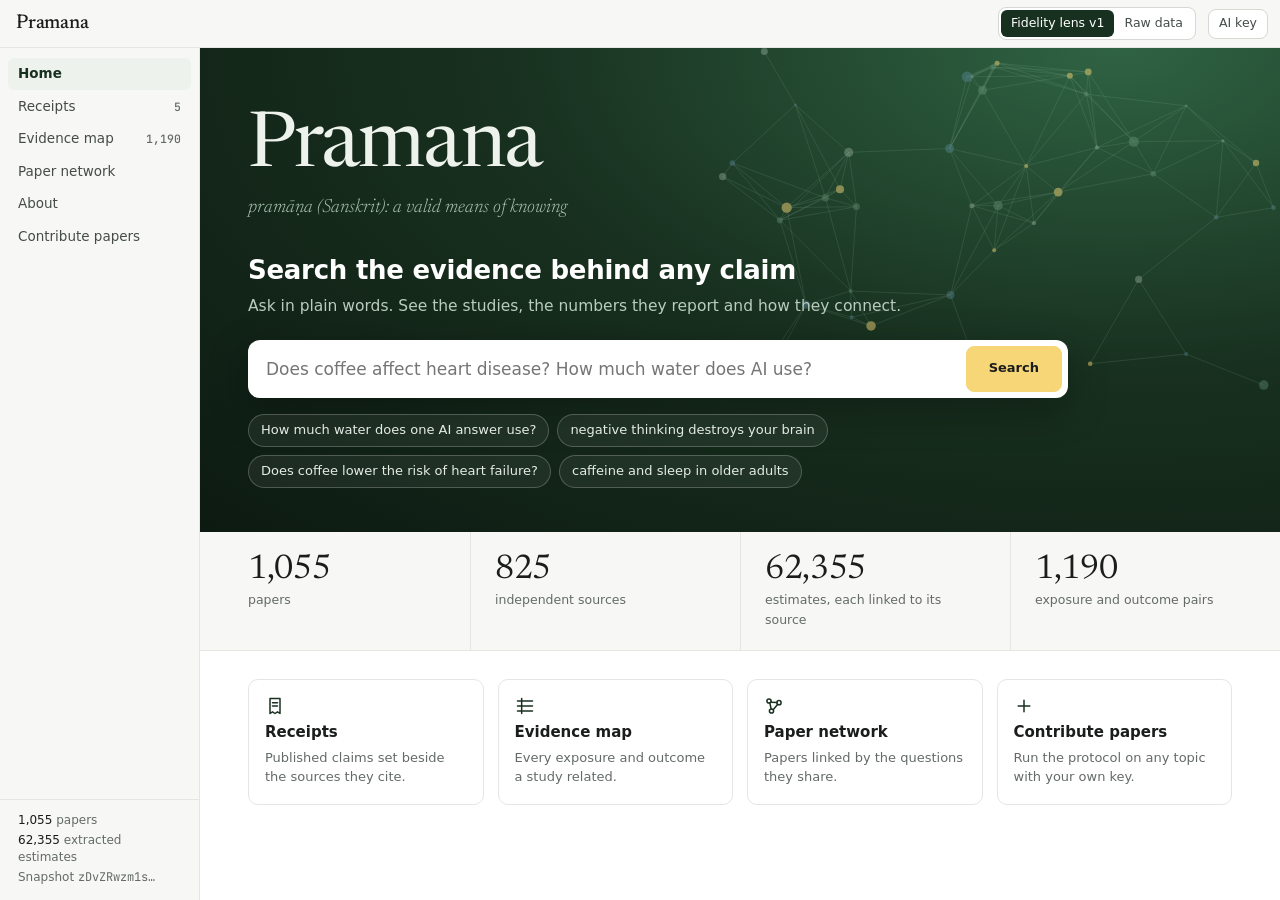
==== commit d56739ec: "Plain wording, home redesign, extraction and cost slides Co-Authored-By: Claude Opus 5.5 <noreply@an" ====
--- a/index.html
+++ b/index.html
@@ -5,7 +5,7 @@
 <meta name="viewport" content="width=device-width, initial-scale=1">
 <title>Pramana</title>
 <link rel="preconnect" href="https://fonts.googleapis.com">
-<link rel="stylesheet" href="https://fonts.googleapis.com/css2?family=JetBrains+Mono:wght@400;500;600&display=swap">
+<link rel="stylesheet" href="https://fonts.googleapis.com/css2?family=JetBrains+Mono:wght@400;500;600&family=Newsreader:ital,opsz,wght@0,6..72,400;0,6..72,500;1,6..72,300;1,6..72,400&display=swap">
 <style>
 :root{
   --chrome:#f7f7f5; --bg:#ffffff; --hover:#f2f3f0; --sel:#eef2ec;
@@ -29,7 +29,7 @@
 mark{background:var(--mark);color:var(--on-mark);border-radius:3px;padding:0 4px}
 .app{display:grid;grid-template-rows:var(--top) minmax(0,1fr);grid-template-columns:var(--side) minmax(0,1fr);height:100vh;height:100dvh}
 .top{grid-column:1/-1;display:flex;align-items:center;gap:12px;padding:0 12px 0 16px;background:var(--chrome);border-bottom:1px solid var(--line)}
-.wordmark{font-weight:600;font-size:15px;letter-spacing:-.01em;width:calc(var(--side) - 28px);flex:none;text-decoration:none;color:var(--ink)}
+.wordmark{font-family:Newsreader,Georgia,serif;font-weight:500;font-size:20px;letter-spacing:-.01em;width:calc(var(--side) - 28px);flex:none;text-decoration:none;color:var(--ink)}
 .search{flex:1 1 auto;max-width:680px;display:flex;align-items:center;gap:8px;background:var(--bg);border:1px solid var(--line2);border-radius:8px;height:32px;padding:0 6px 0 10px}
 .search:focus-within{border-color:var(--primary);box-shadow:0 0 0 3px rgba(24,48,31,.12)}
 .search svg{flex:none;color:var(--t3)}
@@ -68,22 +68,33 @@
 .btn.primary{background:var(--primary);color:var(--on-primary);border-color:var(--primary)}
 .btn:disabled{opacity:.55;cursor:default}
 /* home */
-.home{max-width:760px;padding:56px 24px 48px}
-.home h1{font-size:22px;font-weight:600;margin:0 0 4px;letter-spacing:-.01em}
-.home .sub{color:var(--t3);margin:0 0 20px}
-.bigsearch{display:flex;gap:8px}
-.bigsearch input{flex:1;min-width:0;height:44px;border:1px solid var(--line2);border-radius:8px;padding:0 14px;font-size:16px;background:var(--bg)}
-.bigsearch input:focus{outline:0;border-color:var(--primary);box-shadow:0 0 0 3px rgba(24,48,31,.12)}
-.bigsearch .btn{height:44px;padding:0 18px}
-.exlist{display:grid;margin:16px 0 0;border-top:1px solid var(--line)}
-.exlist a{display:flex;justify-content:space-between;gap:12px;padding:10px 2px;border-bottom:1px solid var(--line);text-decoration:none;color:var(--ink)}
-.exlist a:hover{background:var(--hover)}
-.exlist a span{color:var(--t3);font-size:12.5px;white-space:nowrap}
-.stats{display:grid;grid-template-columns:repeat(4,minmax(0,1fr));border:1px solid var(--line);border-radius:8px;margin-top:28px}
-.stats div{padding:12px 14px;border-left:1px solid var(--line)}
-.stats div:first-child{border-left:0}
-.stats b{display:block;font:600 18px var(--mono)}
+.home{max-width:none;padding:0}
+.hero{position:relative;overflow:hidden;color:#eef2ec;background:radial-gradient(120% 140% at 85% 0%,#2f6343 0%,#18301f 48%,#0d1a12 100%);padding:64px 48px 44px}
+.hero svg.net{position:absolute;right:-40px;top:-30px;width:640px;height:420px;opacity:.55;pointer-events:none}
+.hero .in{position:relative;max-width:820px}
+.brand{font-family:Newsreader,Georgia,serif;font-size:76px;line-height:.95;letter-spacing:-.025em;margin:0;font-weight:400}
+.gloss{font-family:Newsreader,Georgia,serif;font-style:italic;font-weight:300;color:#a9c2b0;font-size:19px;margin:10px 0 30px}
+.hero h1{font-size:26px;font-weight:600;letter-spacing:-.01em;margin:0 0 6px;color:#ffffff}
+.hero .sub{color:#b9ccbf;margin:0 0 22px;font-size:15.5px}
+.bigsearch{display:flex;gap:8px;background:#ffffff;border-radius:12px;padding:6px;box-shadow:0 12px 40px rgba(0,0,0,.28)}
+.bigsearch input{flex:1;min-width:0;height:46px;border:0;border-radius:8px;padding:0 12px;font-size:17px;background:transparent;color:var(--ink)}
+.bigsearch input:focus{outline:0}
+.bigsearch .btn{height:46px;padding:0 22px;background:var(--mark);border-color:var(--mark);color:#1a1d1b;font-weight:600;border-radius:8px}
+.bigsearch .btn:hover{background:#f3c94f}
+.chips{display:flex;flex-wrap:wrap;gap:8px;margin-top:16px}
+.chips a{font-size:13px;color:#e3ece5;text-decoration:none;border:1px solid rgba(255,255,255,.22);background:rgba(255,255,255,.06);border-radius:999px;padding:6px 12px}
+.chips a:hover{background:rgba(255,255,255,.14)}
+.stats{display:grid;grid-template-columns:repeat(4,minmax(0,1fr));gap:0;margin:0;border-bottom:1px solid var(--line);background:var(--chrome)}
+.stats div{padding:20px 24px;border-left:1px solid var(--line)}
+.stats div:first-child{border-left:0;padding-left:48px}
+.stats b{display:block;font:400 34px/1.1 Newsreader,Georgia,serif;letter-spacing:-.01em}
 .stats span{font-size:12.5px;color:var(--t3)}
+.cards{display:grid;grid-template-columns:repeat(4,minmax(0,1fr));gap:14px;padding:28px 48px 48px;max-width:1240px}
+.card{display:flex;flex-direction:column;gap:6px;border:1px solid var(--line);border-radius:10px;padding:16px 16px 18px;text-decoration:none;color:var(--ink);background:var(--bg);transition:border-color .15s,box-shadow .15s,transform .15s}
+.card:hover{border-color:var(--primary);box-shadow:0 8px 24px rgba(24,48,31,.10);transform:translateY(-1px)}
+.card svg{color:var(--primary)}
+.card b{font-size:15px;font-weight:600}
+.card span{font-size:13px;color:var(--t3);line-height:1.4}
 .entries{display:flex;flex-wrap:wrap;gap:8px;margin-top:20px}
 /* tabs */
 .tabs{display:flex;gap:2px;border-bottom:1px solid var(--line);margin:20px 0 0;overflow-x:auto}
@@ -242,6 +253,10 @@
   .page{padding:12px 14px 40px}
   .home{padding:24px 14px 40px}
   .stats{grid-template-columns:repeat(2,minmax(0,1fr))}
+  .cards{grid-template-columns:repeat(2,minmax(0,1fr));padding:20px 16px 40px}
+  .hero{padding:40px 16px 32px}
+  .brand{font-size:56px}
+  .stats div:first-child{padding-left:24px}
   .stats div:nth-child(3){border-left:0}
   .stats div:nth-child(n+3){border-top:1px solid var(--line)}
   .ph{flex-direction:column;gap:4px}
@@ -642,7 +657,8 @@
 // ---------- AI layer: one interface, two backends ----------
 // artifact build: the viewer's own Claude via the `sample` capability; standalone build: the user's own Anthropic key (BYOK).
 const AI = {mode: null, ready: false, sample: null, key: null};
-const RELAY = 'https://belfast-handle-stewart-yamaha.trycloudflare.com';
+let RELAY = 'https://identify-sensors-screensaver-homeless.trycloudflare.com';
+fetch('relay.json', {cache: 'no-store'}).then(r => r.json()).then(j => { if (j && /^https:\/\//.test(j.relay)) RELAY = j.relay; }).catch(() => {});
 async function aiInit() {
   if (BUILD === 'artifact') {
     try { AI.sample = window.claude && window.claude.use ? await window.claude.use('sample') : null; } catch (e) { AI.sample = null; }
@@ -783,15 +799,31 @@
 const sortable = (cols, key, dir) => cols.map(c => c.k ? `<th class="${c.n ? 'n' : ''}" data-k="${c.k}"${key === c.k ? ` aria-sort="${dir === 1 ? 'ascending' : 'descending'}"` : ''}><button type="button">${esc(c.t)}</button></th>` : `<th class="${c.n ? 'n' : ''}"><span>${esc(c.t)}</span></th>`).join('');
 
 // ---------- pages ----------
+function heroNet() {
+  let x = 7, r = () => (x = (x * 9301 + 49297) % 233280) / 233280; const pts = [];
+  for (let i = 0; i < 46; i++) pts.push([40 + r() * 580, 20 + r() * 380, 1.5 + r() * 4]);
+  let l = ''; pts.forEach((p, i) => pts.forEach((q, j) => { if (j > i && Math.hypot(p[0] - q[0], p[1] - q[1]) < 105) l += `<line x1="${p[0].toFixed(0)}" y1="${p[1].toFixed(0)}" x2="${q[0].toFixed(0)}" y2="${q[1].toFixed(0)}"/>`; }));
+  const c = ['#f7d678', '#7fb08f', '#c9dccd', '#6fa0c0'];
+  return `<svg class="net" viewBox="0 0 660 420" aria-hidden="true"><g stroke="#9cc4a8" stroke-opacity=".28" stroke-width="1">${l}</g>${pts.map((p, i) => `<circle cx="${p[0].toFixed(0)}" cy="${p[1].toFixed(0)}" r="${p[2].toFixed(1)}" fill="${c[i % 4]}" fill-opacity="${i % 4 ? .55 : .9}"/>`).join('')}</svg>`;
+}
 function pageHome() {
   document.title = 'Pramana';
   return `<div class="home">
-    <h1>Search the evidence behind any claim</h1>
-    <p class="sub">Ask in plain words. Claude maps your question to ${fmt(D.counts.study)} papers read down to their reported estimates, then shows the papers, the numbers and how they connect.</p>
-    <form class="bigsearch" id="homef"><input id="hq" aria-label="Search the evidence" placeholder="Does coffee affect heart disease? How much water does AI use?"><button class="btn primary" type="submit">Search</button></form>
-    <div class="exlist">${EX.map(e => `<a href="#/search?q=${enc(e)}">${esc(e)}<span>example</span></a>`).join('')}</div>
-    <div class="stats"><div><b>${fmt(D.counts.study)}</b><span>papers</span></div><div><b>${fmt(D.counts.source)}</b><span>independent sources</span></div><div><b>${fmt(D.counts.estimate)}</b><span>estimates</span></div><div><b>${fmt(P.length)}</b><span>exposure and outcome pairs</span></div></div>
-    <div class="entries"><a class="btn" href="#/receipts">Receipts</a><a class="btn" href="#/map">Evidence map</a><a class="btn" href="#/network">Paper network</a><a class="btn" href="#/about">About the protocol</a><a class="btn" href="contribute/">Contribute papers</a></div>
+    <section class="hero">${heroNet()}<div class="in">
+      <p class="brand">Pramana</p>
+      <p class="gloss">pramāṇa (Sanskrit): a valid means of knowing</p>
+      <h1>Search the evidence behind any claim</h1>
+      <p class="sub">Ask in plain words. See the studies, the numbers they report and how they connect.</p>
+      <form class="bigsearch" id="homef"><input id="hq" aria-label="Search the evidence" placeholder="Does coffee affect heart disease? How much water does AI use?"><button class="btn" type="submit">Search</button></form>
+      <div class="chips">${EX.map(e => `<a href="#/search?q=${enc(e)}">${esc(e)}</a>`).join('')}</div>
+    </div></section>
+    <div class="stats"><div><b>${fmt(D.counts.study)}</b><span>papers</span></div><div><b>${fmt(D.counts.source)}</b><span>independent sources</span></div><div><b>${fmt(D.counts.estimate)}</b><span>estimates, each linked to its source</span></div><div><b>${fmt(P.length)}</b><span>exposure and outcome pairs</span></div></div>
+    <div class="cards">
+      <a class="card" href="#/receipts"><svg width="20" height="20" viewBox="0 0 24 24" fill="none" stroke="currentColor" stroke-width="1.8" stroke-linecap="round" stroke-linejoin="round" aria-hidden="true"><path d="M6 3h12v18l-3-2-3 2-3-2-3 2z"/><path d="M9 8h6M9 12h6"/></svg><b>Receipts</b><span>Published claims set beside the sources they cite.</span></a>
+      <a class="card" href="#/map"><svg width="20" height="20" viewBox="0 0 24 24" fill="none" stroke="currentColor" stroke-width="1.8" stroke-linecap="round" stroke-linejoin="round" aria-hidden="true"><path d="M3 6h18M3 12h18M3 18h18"/><path d="M8 3v18"/></svg><b>Evidence map</b><span>Every exposure and outcome a study related.</span></a>
+      <a class="card" href="#/network"><svg width="20" height="20" viewBox="0 0 24 24" fill="none" stroke="currentColor" stroke-width="1.8" stroke-linecap="round" stroke-linejoin="round" aria-hidden="true"><circle cx="6" cy="6" r="2.5"/><circle cx="18" cy="8" r="2.5"/><circle cx="9" cy="18" r="2.5"/><path d="M8 7.5l7.6 0.4M7 8.3l1.6 7.3M16.5 10l-5.5 6.4"/></svg><b>Paper network</b><span>Papers linked by the questions they share.</span></a>
+      <a class="card" href="contribute/"><svg width="20" height="20" viewBox="0 0 24 24" fill="none" stroke="currentColor" stroke-width="1.8" stroke-linecap="round" stroke-linejoin="round" aria-hidden="true"><path d="M12 5v14M5 12h14"/></svg><b>Contribute papers</b><span>Run the protocol on any topic with your own key.</span></a>
+    </div>
   </div>`;
 }
 const parseCache = new Map(); let claimTab = null, explainCtl = null;
